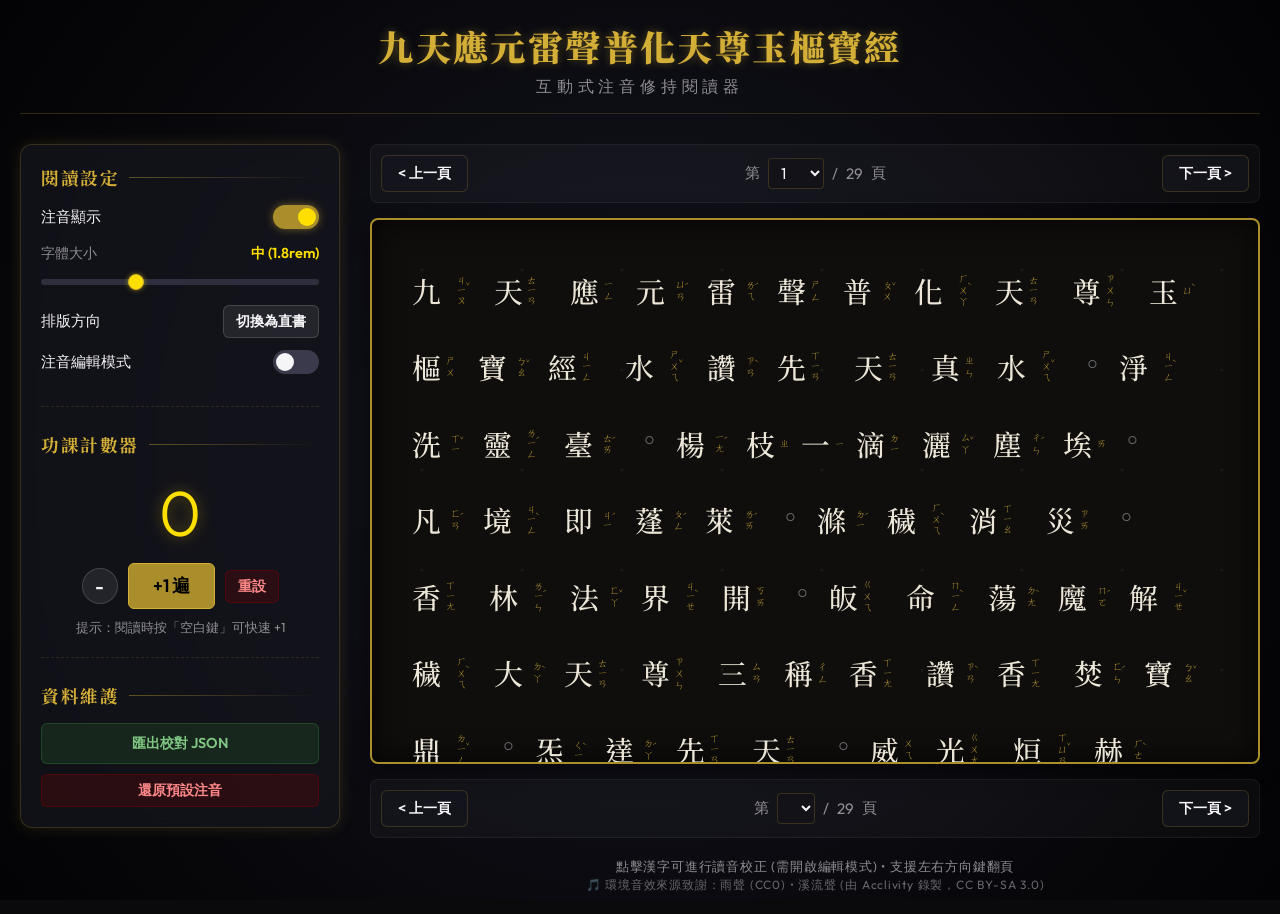
==== 玉樞寶經_手機離線版.html @ 0ac23fc0 "Add files via upload" ====
<!DOCTYPE html>
<html lang="zh-Hant">
<head>
  <meta charset="UTF-8">
  <meta name="viewport" content="width=device-width, initial-scale=1.0">
  <title>九天應元雷聲普化天尊玉樞寶經 - 互動注音閱讀器</title>
  <!-- Import Noto Serif TC for elegant traditional Chinese serif look -->
  <link rel="preconnect" href="https://fonts.googleapis.com">
  <link rel="preconnect" href="https://fonts.gstatic.com" crossorigin>
  <link href="https://fonts.googleapis.com/css2?family=Noto+Serif+TC:wght@400;600;900&family=Outfit:wght@300;400;600&display=swap" rel="stylesheet">
  <style>
/* Design System Variables */
:root {
  --bg-primary: #0a0a0d;
  --bg-secondary: #121218;
  --bg-card: rgba(22, 22, 30, 0.7);
  --color-gold: #d4af37;
  --color-gold-bright: #ffdf00;
  --color-gold-dim: #aa8e2c;
  --color-text-bright: #f5f5f7;
  --color-text-muted: #8e8e93;
  --color-accent-red: #8b0000;
  --color-accent-green: #2e7d32;
  --color-accent-blue: #1976d2;
  
  --border-gold: rgba(212, 175, 55, 0.2);
  --border-gold-hover: rgba(255, 223, 0, 0.4);
  --shadow-gold: 0 0 15px rgba(212, 175, 55, 0.15);
  --shadow-gold-bright: 0 0 25px rgba(255, 223, 0, 0.3);
  
  --font-serif: 'Noto Serif TC', 'Georgia', serif;
  --font-sans: 'Outfit', 'Inter', 'SF Pro TC', sans-serif;
}

/* Base Styles */
* {
  box-sizing: border-box;
  margin: 0;
  padding: 0;
}

body {
  background-color: var(--bg-primary);
  color: var(--color-text-bright);
  font-family: var(--font-sans);
  min-height: 100vh;
  overflow-x: hidden;
  position: relative;
}

/* Ambient Thunderstorm Background */
.ambient-bg {
  position: fixed;
  top: 0;
  left: 0;
  width: 100vw;
  height: 100vh;
  z-index: -2;
  background: radial-gradient(circle at 50% 50%, #151522 0%, #08080c 70%, #030305 100%);
  background-size: cover;
  transition: background 1s ease;
}

.lightning-flash {
  position: fixed;
  top: 0;
  left: 0;
  width: 100vw;
  height: 100vh;
  z-index: -1;
  background: rgba(255, 255, 240, 0.85);
  opacity: 0;
  pointer-events: none;
}

/* Lightning animation keyframe triggerable by JavaScript */
@keyframes flash-animation {
  0% { opacity: 0; }
  10% { opacity: 0.8; }
  15% { opacity: 0.2; }
  20% { opacity: 0.9; }
  45% { opacity: 0; }
  100% { opacity: 0; }
}

.lightning-flash.flash-active {
  animation: flash-animation 0.7s ease-out;
}

/* App Container Layout */
.app-container {
  display: flex;
  flex-direction: column;
  min-height: 100vh;
  max-width: 1400px;
  margin: 0 auto;
  padding: 20px;
}

/* Header Styles */
.app-header {
  text-align: center;
  margin-bottom: 30px;
  padding-bottom: 15px;
  border-bottom: 1px solid var(--border-gold);
}

.scripture-title {
  font-family: var(--font-serif);
  font-weight: 900;
  font-size: 2.2rem;
  color: var(--color-gold);
  text-shadow: 0 0 10px rgba(212, 175, 55, 0.4);
  letter-spacing: 0.15rem;
  margin-bottom: 5px;
}

.subtitle {
  font-size: 1rem;
  color: var(--color-text-muted);
  text-transform: uppercase;
  letter-spacing: 0.3rem;
}

/* Main Layout Grid */
.main-layout {
  display: grid;
  grid-template-columns: 320px 1fr;
  gap: 30px;
  align-items: start;
}

@media (max-width: 900px) {
  .main-layout {
    grid-template-columns: 1fr;
  }
}

/* Control Panel (Sidebar) */
.control-panel {
  background-color: var(--bg-card);
  border: 1px solid var(--border-gold);
  border-radius: 12px;
  padding: 20px;
  box-shadow: var(--shadow-gold);
  backdrop-filter: blur(10px);
}

.panel-section {
  margin-bottom: 25px;
  padding-bottom: 20px;
  border-bottom: 1px dashed rgba(212, 175, 55, 0.15);
}

.panel-section:last-child {
  margin-bottom: 0;
  padding-bottom: 0;
  border-bottom: none;
}

.panel-section h3 {
  font-family: var(--font-serif);
  color: var(--color-gold);
  font-size: 1.1rem;
  margin-bottom: 15px;
  letter-spacing: 0.1rem;
  display: flex;
  align-items: center;
}

.panel-section h3::after {
  content: '';
  flex-grow: 1;
  height: 1px;
  background: linear-gradient(to right, rgba(212, 175, 55, 0.4), transparent);
  margin-left: 10px;
}

.control-group {
  margin-bottom: 12px;
}

/* Switch & Controls */
.switch-label {
  display: flex;
  justify-content: space-between;
  align-items: center;
  cursor: pointer;
  font-size: 0.95rem;
  color: var(--color-text-bright);
  user-select: none;
}

/* Toggle switches style */
input[type="checkbox"] {
  display: none;
}

.slider {
  position: relative;
  display: inline-block;
  width: 46px;
  height: 24px;
  background-color: #3a3a4c;
  border-radius: 34px;
  transition: 0.3s;
}

.slider::before {
  position: absolute;
  content: "";
  height: 18px;
  width: 18px;
  left: 3px;
  bottom: 3px;
  background-color: var(--color-text-bright);
  border-radius: 50%;
  transition: 0.3s;
}

input:checked + .slider {
  background-color: var(--color-gold-dim);
  box-shadow: 0 0 8px rgba(212, 175, 55, 0.5);
}

input:checked + .slider::before {
  transform: translateX(22px);
  background-color: var(--color-gold-bright);
}

/* Chanting Counter Panel */
.counter-section {
  text-align: center;
}

.counter-display {
  font-family: var(--font-sans);
  font-size: 4rem;
  font-weight: 300;
  color: var(--color-gold-bright);
  text-shadow: 0 0 15px rgba(255, 223, 0, 0.4);
  margin: 10px 0;
  letter-spacing: -0.05rem;
}

.counter-actions {
  display: flex;
  gap: 10px;
  justify-content: center;
  align-items: center;
  margin-bottom: 10px;
}

.shortcut-tip {
  font-size: 0.8rem;
  color: var(--color-text-muted);
  margin-top: 8px;
}

.audio-hint {
  font-size: 0.8rem;
  color: var(--color-text-muted);
  margin-top: 5px;
  text-align: right;
  font-style: italic;
}

/* Buttons style */
.btn {
  font-family: var(--font-sans);
  font-weight: 600;
  border-radius: 6px;
  border: 1px solid transparent;
  cursor: pointer;
  transition: all 0.2s ease;
  outline: none;
  font-size: 0.9rem;
}

.btn-full {
  width: 100%;
  padding: 10px 15px;
}

.btn-primary {
  background-color: var(--color-gold-dim);
  color: #000;
  border-color: var(--color-gold);
}

.btn-primary:hover {
  background-color: var(--color-gold-bright);
  box-shadow: var(--shadow-gold-bright);
}

.btn-secondary {
  background-color: rgba(255, 255, 255, 0.08);
  color: var(--color-text-bright);
  border-color: rgba(255, 255, 255, 0.15);
  padding: 6px 12px;
}

.btn-secondary:hover {
  background-color: rgba(255, 255, 255, 0.15);
}

.btn-danger {
  background-color: rgba(139, 0, 0, 0.2);
  color: #ff8888;
  border-color: rgba(139, 0, 0, 0.4);
  padding: 6px 12px;
}

.btn-danger:hover {
  background-color: rgba(139, 0, 0, 0.4);
}

.btn-success {
  background-color: rgba(46, 125, 50, 0.2);
  color: #81c784;
  border-color: rgba(46, 125, 50, 0.4);
}

.btn-success:hover {
  background-color: rgba(46, 125, 50, 0.4);
}

.btn-circle {
  width: 36px;
  height: 36px;
  border-radius: 50%;
  display: flex;
  align-items: center;
  justify-content: center;
  font-size: 1.2rem;
  background-color: rgba(255, 255, 255, 0.08);
  color: var(--color-text-bright);
  border-color: rgba(255, 255, 255, 0.15);
}

.btn-circle:hover {
  background-color: rgba(255, 255, 255, 0.15);
}

.btn-counter-add {
  padding: 10px 24px;
  font-size: 1.1rem;
}

/* Reader Area */
.reader-area {
  display: flex;
  flex-direction: column;
  height: calc(100vh - 150px);
  min-height: 550px;
}

@media (max-width: 900px) {
  .reader-area {
    height: auto;
  }
}

.reader-nav {
  display: flex;
  justify-content: space-between;
  align-items: center;
  margin-bottom: 15px;
  background-color: rgba(255, 255, 255, 0.03);
  padding: 10px;
  border-radius: 8px;
  border: 1px solid rgba(255, 255, 255, 0.05);
}

.btn-nav {
  background-color: var(--bg-card);
  color: var(--color-text-bright);
  border-color: var(--border-gold);
  padding: 8px 16px;
}

.btn-nav:hover {
  border-color: var(--color-gold-bright);
  color: var(--color-gold-bright);
}

.page-selector-container {
  display: flex;
  align-items: center;
  gap: 8px;
  font-size: 0.95rem;
  color: var(--color-text-muted);
}

#pageSelect, #pageSelectBottom {
  background-color: #121218;
  color: var(--color-text-bright);
  border: 1px solid var(--border-gold);
  border-radius: 4px;
  padding: 4px 8px;
  outline: none;
  font-family: var(--font-sans);
  font-size: 0.95rem;
  cursor: pointer;
}

#pageSelect:focus, #pageSelectBottom:focus {
  border-color: var(--color-gold-bright);
}

/* Scripture Paper - The Reading Material */
.scripture-paper {
  flex-grow: 1;
  background: #0f0e0c url('data:image/svg+xml;utf8,<svg xmlns="http://www.w3.org/2000/svg" width="100" height="100" viewBox="0 0 100 100"><rect fill="%230f0e0c" width="100" height="100"/><circle cx="50" cy="50" r="1.5" fill="%231a1916"/></svg>') repeat;
  border: 2px solid var(--color-gold-dim);
  border-radius: 8px;
  padding: 30px 40px;
  overflow: auto;
  box-shadow: inset 0 0 30px rgba(0, 0, 0, 0.8), 0 5px 25px rgba(0, 0, 0, 0.5);
  position: relative;
  transition: all 0.3s ease;
  user-select: none;
}

/* Vertical and Horizontal Mode layouts */
.scripture-paper.vertical-mode {
  writing-mode: vertical-rl;
  text-orientation: upright;
  display: flex;
  flex-direction: row-reverse;
  justify-content: flex-start;
  align-content: flex-start;
  gap: 24px;
  line-height: 2.2;
}

.scripture-paper.horizontal-mode {
  writing-mode: horizontal-tb;
  display: block;
  line-height: 2.5;
}

/* Loading placeholder */
.loading {
  font-family: var(--font-serif);
  color: var(--color-text-muted);
  font-size: 1.2rem;
  text-align: center;
  position: absolute;
  top: 50%;
  left: 50%;
  transform: translate(-50%, -50%);
  writing-mode: horizontal-tb;
}

/* Vertical Columns */
.scripture-column {
  display: flex;
  flex-direction: column;
  align-items: center;
  min-height: 100%;
}

.horizontal-mode .scripture-column {
  display: inline;
}

/* Punctuation styles */
.scripture-char.punctuation {
  color: var(--color-text-muted);
  opacity: 0.7;
}

/* Ruby Text & Character Alignment styling */
.scripture-char {
  font-family: var(--font-serif);
  font-size: var(--scripture-font-size, 1.8rem);
  font-weight: 500;
  display: inline-block;
  cursor: default;
  transition: color 0.15s ease, transform 0.15s ease;
  color: #ece6d8;
  position: relative;
  text-align: center;
}

/* Layout modifications for horizontal reading */
.horizontal-mode .scripture-char {
  font-size: var(--scripture-font-size, 1.8rem);
  margin-right: 12px;
}

.scripture-char:hover {
  color: var(--color-gold-bright);
}

/* Styling for Edit Mode clickable state */
.edit-active .scripture-char:not(.punctuation) {
  cursor: pointer;
  border-bottom: 1px dashed var(--color-gold);
}

.edit-active .scripture-char:not(.punctuation):hover {
  background-color: rgba(212, 175, 55, 0.15);
  transform: scale(1.05);
  box-shadow: 0 0 5px rgba(212, 175, 55, 0.3);
  border-radius: 4px;
}

/* Ruby Tag (Zhuyin) layout rules */
ruby {
  ruby-position: over; /* Horizontal */
  ruby-align: center;
}

/* Firefox / Safari support */
.vertical-mode ruby {
  ruby-position: right; /* Vertical right side */
}

rt {
  font-family: var(--font-serif);
  font-size: 0.38em;
  font-weight: 400;
  color: var(--color-gold-dim);
  letter-spacing: -0.02rem;
  user-select: none;
  transition: opacity 0.2s ease;
}

.vertical-mode rt {
  writing-mode: horizontal-tb;
  text-orientation: mixed;
  display: inline-block;
  padding-left: 4px;
}

.horizontal-mode ruby {
  display: inline-flex;
  flex-direction: row;
  align-items: center;
  vertical-align: middle;
}

.horizontal-mode rt {
  writing-mode: horizontal-tb;
  text-orientation: mixed;
  display: inline-block;
  padding-left: 3px;
}

/* Hide zhuyin trigger class */
.hide-zhuyin rt {
  opacity: 0;
  visibility: hidden;
}

/* Footer layout */
.footer-tip {
  text-align: center;
  font-size: 0.8rem;
  color: var(--color-text-muted);
  margin-top: 15px;
  letter-spacing: 0.05rem;
}

/* Modal dialog popup overlay */
.modal-overlay {
  position: fixed;
  top: 0;
  left: 0;
  width: 100vw;
  height: 100vh;
  background-color: rgba(0, 0, 0, 0.8);
  backdrop-filter: blur(5px);
  z-index: 100;
  display: flex;
  align-items: center;
  justify-content: center;
  opacity: 0;
  pointer-events: none;
  transition: opacity 0.25s ease;
}

.modal-overlay.open {
  opacity: 1;
  pointer-events: auto;
}

.modal-content {
  background-color: var(--bg-secondary);
  border: 1px solid var(--color-gold);
  border-radius: 12px;
  width: 480px;
  max-width: 90%;
  box-shadow: var(--shadow-gold-bright);
  display: flex;
  flex-direction: column;
  overflow: hidden;
  animation: modal-enter 0.3s cubic-bezier(0.16, 1, 0.3, 1);
}

@keyframes modal-enter {
  0% { transform: scale(0.9) translateY(20px); opacity: 0; }
  100% { transform: scale(1) translateY(0); opacity: 1; }
}

.modal-header {
  padding: 15px 20px;
  border-bottom: 1px solid rgba(212, 175, 55, 0.2);
  display: flex;
  justify-content: space-between;
  align-items: center;
}

.modal-header h4 {
  font-family: var(--font-serif);
  color: var(--color-gold-bright);
  font-size: 1.1rem;
  letter-spacing: 0.05rem;
}

.btn-close {
  background: none;
  border: none;
  color: var(--color-text-muted);
  font-size: 1.5rem;
  cursor: pointer;
  transition: color 0.15s;
}

.btn-close:hover {
  color: var(--color-text-bright);
}

.modal-body {
  padding: 20px;
}

.char-preview {
  display: flex;
  align-items: center;
  justify-content: center;
  gap: 15px;
  margin-bottom: 20px;
  background-color: rgba(255, 255, 255, 0.02);
  padding: 15px;
  border-radius: 8px;
  border: 1px solid rgba(255, 255, 255, 0.05);
}

.preview-kanji {
  font-family: var(--font-serif);
  font-size: 3rem;
  color: var(--color-text-bright);
}

.preview-zhuyin {
  font-family: var(--font-serif);
  font-size: 1.8rem;
  color: var(--color-gold);
}

.form-group {
  margin-bottom: 15px;
}

.form-group label {
  display: block;
  font-size: 0.9rem;
  color: var(--color-text-muted);
  margin-bottom: 8px;
}

#inputZhuyin {
  width: 100%;
  padding: 10px 12px;
  background-color: #0a0a0d;
  border: 1px solid rgba(212, 175, 55, 0.3);
  border-radius: 6px;
  color: var(--color-text-bright);
  font-family: var(--font-serif);
  font-size: 1.2rem;
  outline: none;
  letter-spacing: 0.1rem;
  transition: border-color 0.2s;
}

#inputZhuyin:focus {
  border-color: var(--color-gold-bright);
  box-shadow: 0 0 5px rgba(255, 223, 0, 0.2);
}

/* Bopomofo helper keyboard grid */
.zhuyin-keyboard {
  display: flex;
  flex-direction: column;
  gap: 5px;
  margin-top: 15px;
}

.keyboard-row {
  display: flex;
  gap: 5px;
  justify-content: center;
}

.key {
  background-color: rgba(255, 255, 255, 0.05);
  border: 1px solid rgba(255, 255, 255, 0.1);
  color: var(--color-text-bright);
  border-radius: 4px;
  padding: 6px 0;
  flex-grow: 1;
  font-family: var(--font-serif);
  font-size: 0.95rem;
  cursor: pointer;
  transition: all 0.15s;
  user-select: none;
  min-width: 28px;
  text-align: center;
}

.key:hover {
  background-color: rgba(212, 175, 55, 0.2);
  border-color: var(--color-gold);
  color: var(--color-gold-bright);
}

.key.font-accent {
  background-color: rgba(25, 118, 210, 0.15);
  border-color: rgba(25, 118, 210, 0.3);
}

.key.font-tone {
  background-color: rgba(139, 0, 0, 0.15);
  border-color: rgba(139, 0, 0, 0.3);
  color: #ff8888;
}

.key.btn-clear {
  background-color: rgba(255, 255, 255, 0.1);
  font-size: 0.8rem;
  flex-grow: 2;
}

.modal-footer {
  padding: 15px 20px;
  border-top: 1px solid rgba(212, 175, 55, 0.2);
  display: flex;
  gap: 10px;
  justify-content: flex-end;
}

.modal-footer .btn {
  padding: 8px 16px;
}

/* --- Traditional Zhuyin Tone Layout System --- */
.zhuyin-wrapper {
  display: inline-flex;
}

/* 二三四聲：注音字母在左（垂直排），聲調符號在右 */
.zhuyin-wrapper.tone-normal-layout {
  flex-direction: row;
  align-items: center;
  justify-content: center;
}

/* 輕聲：聲調符號在最上方，注音字母在下方 */
.zhuyin-wrapper.tone-light-layout {
  flex-direction: column;
  align-items: center;
  justify-content: flex-start;
}

.zhuyin-letters {
  writing-mode: vertical-rl;
  text-orientation: upright;
  line-height: 1.0;
  letter-spacing: 0.05em;
}

.zhuyin-tone {
  font-family: var(--font-serif);
  font-size: 0.85em; /* 聲調稍微縮小配合比例 */
  line-height: 1.0;
  user-select: none;
}

/* 二三四聲微調：讓聲調向左貼近，且縱向微幅偏上（符合台灣教科書習慣） */
.zhuyin-wrapper.tone-normal-layout .zhuyin-tone {
  margin-left: -1px;
  margin-top: -0.45em;
}

/* 輕聲微調：讓小圓點貼近首字頭頂 */
.zhuyin-wrapper.tone-light-layout .zhuyin-tone {
  margin-bottom: -1px;
  line-height: 0.5;
  font-size: 0.8em;
}

/* Range input font-size slider UI */
.font-size-control {
  margin-top: 15px;
  display: flex;
  flex-direction: column;
  gap: 8px;
}

.slider-header {
  display: flex;
  justify-content: space-between;
  font-size: 0.9rem;
  color: var(--color-text-muted);
}

#fontSizeDisplay {
  color: var(--color-gold-bright);
  font-weight: 600;
}

input[type="range"] {
  -webkit-appearance: none;
  appearance: none;
  width: 100%;
  height: 6px;
  background: #2e2e3e;
  border-radius: 3px;
  outline: none;
  margin: 8px 0;
  cursor: pointer;
}

input[type="range"]::-webkit-slider-thumb {
  -webkit-appearance: none;
  appearance: none;
  width: 16px;
  height: 16px;
  border-radius: 50%;
  background: var(--color-gold-bright);
  border: 1px solid var(--color-gold);
  box-shadow: 0 0 5px rgba(255, 223, 0, 0.5);
  transition: transform 0.1s;
}

input[type="range"]::-webkit-slider-thumb:hover {
  transform: scale(1.25);
}

</style>
</head>
<body>
  <!-- Ambient thunder/rain background effect -->
  <div class="ambient-bg" id="ambientBg"></div>
  <div class="lightning-flash" id="lightningFlash"></div>

  <div class="app-container">
    <header class="app-header">
      <h1 class="scripture-title">九天應元雷聲普化天尊玉樞寶經</h1>
      <p class="subtitle">互動式注音修持閱讀器</p>
    </header>

    <div class="main-layout">
      <!-- Sidebar Control Panel -->
      <aside class="control-panel">
        <div class="panel-section">
          <h3>閱讀設定</h3>
          <div class="control-group">
            <label class="switch-label">
              <span>注音顯示</span>
              <input type="checkbox" id="toggleZhuyin" checked>
              <span class="slider"></span>
            </label>
          </div>
          <div class="control-group font-size-control">
            <div class="slider-header">
              <span>字體大小</span>
              <span id="fontSizeDisplay">中 (1.8rem)</span>
            </div>
            <input type="range" id="fontSizeRange" min="1.2" max="3.0" step="0.1" value="1.8">
          </div>
          <div class="control-group">
            <label class="switch-label">
              <span>排版方向</span>
              <button id="toggleLayout" class="btn btn-secondary">切換為橫書</button>
            </label>
          </div>
          <div class="control-group">
            <label class="switch-label">
              <span>注音編輯模式</span>
              <input type="checkbox" id="toggleEditMode">
              <span class="slider"></span>
            </label>
          </div>
        </div>

        <div class="panel-section counter-section">
          <h3>功課計數器</h3>
          <div class="counter-display" id="counterVal">0</div>
          <div class="counter-actions">
            <button id="btnDec" class="btn btn-circle" title="減少一次">-</button>
            <button id="btnInc" class="btn btn-primary btn-counter-add" title="增加一次 (快捷鍵: 空白鍵)">+1 遍</button>
            <button id="btnReset" class="btn btn-danger" title="重設計數">重設</button>
          </div>
          <div class="shortcut-tip">提示：閱讀時按「空白鍵」可快速 +1</div>
        </div>

        <div class="panel-section">
          <h3>資料維護</h3>
          <button id="btnExport" class="btn btn-success btn-full">匯出校對 JSON</button>
          <button id="btnResetData" class="btn btn-danger btn-full" style="margin-top: 10px;">還原預設注音</button>
        </div>
      </aside>

      <!-- Scripture Reader Area -->
      <main class="reader-area">
        <!-- Navigation Controls -->
        <div class="reader-nav">
          <button id="btnPrevPage" class="btn btn-nav">&lt; 上一頁</button>
          <div class="page-selector-container">
            第
            <select id="pageSelect">
              <!-- Dynamically populated -->
            </select>
            / <span id="totalPages">29</span> 頁
          </div>
          <button id="btnNextPage" class="btn btn-nav">下一頁 &gt;</button>
        </div>

        <!-- Scripture Content Container -->
        <div class="scripture-paper vertical-mode" id="scriptureContent">
          <!-- Dynamically populated with columns and ruby elements -->
          <div class="loading">正在載入經文資料...</div>
        </div>

        <!-- Bottom Navigation Controls -->
        <div class="reader-nav reader-nav-bottom" style="margin-top: 15px; margin-bottom: 5px;">
          <button id="btnPrevPageBottom" class="btn btn-nav">&lt; 上一頁</button>
          <div class="page-selector-container">
            第
            <select id="pageSelectBottom">
              <!-- Dynamically populated -->
            </select>
            / <span id="totalPagesBottom">29</span> 頁
          </div>
          <button id="btnNextPageBottom" class="btn btn-nav">下一頁 &gt;</button>
        </div>

        <div class="footer-tip">
          點擊漢字可進行讀音校正 (需開啟編輯模式) • 支援左右方向鍵翻頁<br>
          <span style="font-size: 0.75rem; color: var(--color-text-muted); opacity: 0.7;">
            🎵 環境音效來源致謝：雨聲 (CC0) • 溪流聲 (由 Acclivity 錄製，CC BY-SA 3.0)
          </span>
        </div>
      </main>
    </div>
  </div>

  <!-- Zhuyin Editing Dialog (Modal Popover) -->
  <div class="modal-overlay" id="editModal">
    <div class="modal-content">
      <div class="modal-header">
        <h4>校對漢字讀音</h4>
        <button class="btn-close" id="btnCancelEdit">&times;</button>
      </div>
      <div class="modal-body">
        <div class="char-preview">
          <span id="editChar" class="preview-kanji">炁</span>
          <span id="editCurrentZhuyin" class="preview-zhuyin">ㄑㄧˋ</span>
        </div>
        <div class="form-group">
          <label for="inputZhuyin">請輸入正確的注音符號 (例如 ㄑㄧˋ)：</label>
          <input type="text" id="inputZhuyin" autocomplete="off" placeholder="直接輸入注音">
        </div>
        <!-- Bopomofo helper keyboard for easy input -->
        <div class="zhuyin-keyboard">
          <div class="keyboard-row">
            <button class="key">ㄅ</button><button class="key">ㄆ</button><button class="key">ㄇ</button><button class="key">ㄈ</button>
            <button class="key">ㄉ</button><button class="key">ㄊ</button><button class="key">ㄋ</button><button class="key">ㄌ</button>
            <button class="key">ㄍ</button><button class="key">ㄎ</button><button class="key">ㄏ</button>
          </div>
          <div class="keyboard-row">
            <button class="key">ㄐ</button><button class="key">ㄑ</button><button class="key">ㄒ</button>
            <button class="key">ㄓ</button><button class="key">ㄔ</button><button class="key">ㄕ</button><button class="key">ㄖ</button>
            <button class="key">ㄗ</button><button class="key">ㄘ</button><button class="key">ㄙ</button>
          </div>
          <div class="keyboard-row">
            <button class="key font-accent">ㄧ</button><button class="key font-accent">ㄨ</button><button class="key font-accent">ㄩ</button>
            <button class="key">ㄚ</button><button class="key">ㄛ</button><button class="key">ㄜ</button><button class="key">ㄝ</button>
            <button class="key">ㄞ</button><button class="key">ㄟ</button><button class="key">ㄠ</button><button class="key">ㄡ</button>
          </div>
          <div class="keyboard-row">
            <button class="key">ㄢ</button><button class="key">ㄣ</button><button class="key">ㄤ</button><button class="key">ㄥ</button><button class="key">ㄦ</button>
            <button class="key font-tone">ˊ</button><button class="key font-tone">ˇ</button><button class="key font-tone">ˋ</button><button class="key font-tone">˙</button>
            <button class="key btn-clear">清除</button>
          </div>
        </div>
      </div>
      <div class="modal-footer">
        <button id="btnSaveEdit" class="btn btn-primary">儲存修改</button>
        <button id="btnDeleteZhuyin" class="btn btn-danger">清除注音</button>
      </div>
    </div>
  </div>

  <script>
const EMBEDDED_DATA = [{"page": 1, "columns": [[{"char": "九", "zhuyin": "ㄐㄧㄡˇ"}, {"char": "天", "zhuyin": "ㄊㄧㄢ"}, {"char": "應", "zhuyin": "ㄧㄥ"}, {"char": "元", "zhuyin": "ㄩㄢˊ"}, {"char": "雷", "zhuyin": "ㄌㄟˊ"}, {"char": "聲", "zhuyin": "ㄕㄥ"}, {"char": "普", "zhuyin": "ㄆㄨˇ"}, {"char": "化", "zhuyin": "ㄏㄨㄚˋ"}, {"char": "天", "zhuyin": "ㄊㄧㄢ"}, {"char": "尊", "zhuyin": "ㄗㄨㄣ"}, {"char": "玉", "zhuyin": "ㄩˋ"}, {"char": "樞", "zhuyin": "ㄕㄨ"}, {"char": "寶", "zhuyin": "ㄅㄠˇ"}, {"char": "經", "zhuyin": "ㄐㄧㄥ"}], [{"char": "水", "zhuyin": "ㄕㄨㄟˇ"}, {"char": "讚", "zhuyin": "ㄗㄢˋ"}], [{"char": "先", "zhuyin": "ㄒㄧㄢ"}, {"char": "天", "zhuyin": "ㄊㄧㄢ"}, {"char": "真", "zhuyin": "ㄓㄣ"}, {"char": "水", "zhuyin": "ㄕㄨㄟˇ"}, {"char": "。", "zhuyin": ""}, {"char": "淨", "zhuyin": "ㄐㄧㄥˋ"}, {"char": "洗", "zhuyin": "ㄒㄧˇ"}, {"char": "靈", "zhuyin": "ㄌㄧㄥˊ"}, {"char": "臺", "zhuyin": "ㄊㄞˊ"}, {"char": "。", "zhuyin": ""}, {"char": "楊", "zhuyin": "ㄧㄤˊ"}, {"char": "枝", "zhuyin": "ㄓ"}, {"char": "一", "zhuyin": "ㄧ"}, {"char": "滴", "zhuyin": "ㄉㄧ"}, {"char": "灑", "zhuyin": "ㄙㄚˇ"}, {"char": "塵", "zhuyin": "ㄔㄣˊ"}, {"char": "埃", "zhuyin": "ㄞ"}, {"char": "。", "zhuyin": ""}], [{"char": "凡", "zhuyin": "ㄈㄢˊ"}, {"char": "境", "zhuyin": "ㄐㄧㄥˋ"}, {"char": "即", "zhuyin": "ㄐㄧˊ"}, {"char": "蓬", "zhuyin": "ㄆㄥˊ"}, {"char": "萊", "zhuyin": "ㄌㄞˊ"}, {"char": "。", "zhuyin": ""}, {"char": "滌", "zhuyin": "ㄉㄧˊ"}, {"char": "穢", "zhuyin": "ㄏㄨㄟˋ"}, {"char": "消", "zhuyin": "ㄒㄧㄠ"}, {"char": "災", "zhuyin": "ㄗㄞ"}, {"char": "。", "zhuyin": ""}, {"char": "香", "zhuyin": "ㄒㄧㄤ"}, {"char": "林", "zhuyin": "ㄌㄧㄣˊ"}, {"char": "法", "zhuyin": "ㄈㄚˇ"}, {"char": "界", "zhuyin": "ㄐㄧㄝˋ"}, {"char": "開", "zhuyin": "ㄎㄞ"}, {"char": "。", "zhuyin": ""}], [{"char": "皈", "zhuyin": "ㄍㄨㄟ"}, {"char": "命", "zhuyin": "ㄇㄧㄥˋ"}, {"char": "蕩", "zhuyin": "ㄉㄤˋ"}, {"char": "魔", "zhuyin": "ㄇㄛˊ"}, {"char": "解", "zhuyin": "ㄐㄧㄝˇ"}, {"char": "穢", "zhuyin": "ㄏㄨㄟˋ"}, {"char": "大", "zhuyin": "ㄉㄚˋ"}, {"char": "天", "zhuyin": "ㄊㄧㄢ"}, {"char": "尊", "zhuyin": "ㄗㄨㄣ"}, {"char": "三", "zhuyin": "ㄙㄢ"}, {"char": "稱", "zhuyin": "ㄔㄥ"}], [{"char": "香", "zhuyin": "ㄒㄧㄤ"}, {"char": "讚", "zhuyin": "ㄗㄢˋ"}], [{"char": "香", "zhuyin": "ㄒㄧㄤ"}, {"char": "焚", "zhuyin": "ㄈㄣˊ"}, {"char": "寶", "zhuyin": "ㄅㄠˇ"}, {"char": "鼎", "zhuyin": "ㄉㄧㄥˇ"}, {"char": "。", "zhuyin": ""}, {"char": "炁", "zhuyin": "ㄑㄧˋ"}, {"char": "達", "zhuyin": "ㄉㄚˊ"}, {"char": "先", "zhuyin": "ㄒㄧㄢ"}, {"char": "天", "zhuyin": "ㄊㄧㄢ"}, {"char": "。", "zhuyin": ""}, {"char": "威", "zhuyin": "ㄨㄟ"}, {"char": "光", "zhuyin": "ㄍㄨㄤ"}, {"char": "烜", "zhuyin": "ㄒㄩㄢˇ"}, {"char": "赫", "zhuyin": "ㄏㄜˋ"}, {"char": "接", "zhuyin": "ㄐㄧㄝ"}, {"char": "祥", "zhuyin": "ㄒㄧㄤˊ"}, {"char": "烟", "zhuyin": "ㄧㄢ"}, {"char": "。", "zhuyin": ""}], [{"char": "降", "zhuyin": "ㄐㄧㄤˋ"}, {"char": "鑒", "zhuyin": "ㄐㄧㄢˋ"}, {"char": "此", "zhuyin": "ㄘˇ"}, {"char": "心", "zhuyin": "ㄒㄧㄣ"}, {"char": "虔", "zhuyin": "ㄑㄧㄢˊ"}, {"char": "。", "zhuyin": ""}, {"char": "展", "zhuyin": "ㄓㄢˇ"}, {"char": "讀", "zhuyin": "ㄉㄨˊ"}, {"char": "靈", "zhuyin": "ㄌㄧㄥˊ"}, {"char": "篇", "zhuyin": "ㄆㄧㄢ"}, {"char": "。", "zhuyin": ""}, {"char": "擁", "zhuyin": "ㄩㄥ"}, {"char": "護", "zhuyin": "ㄏㄨˋ"}, {"char": "仗", "zhuyin": "ㄓㄤˋ"}, {"char": "雷", "zhuyin": "ㄌㄟˊ"}, {"char": "鞭", "zhuyin": "ㄅㄧㄢ"}, {"char": "。", "zhuyin": ""}], [{"char": "皈", "zhuyin": "ㄍㄨㄟ"}, {"char": "命", "zhuyin": "ㄇㄧㄥˋ"}, {"char": "香", "zhuyin": "ㄒㄧㄤ"}, {"char": "林", "zhuyin": "ㄌㄧㄣˊ"}, {"char": "說", "zhuyin": "ㄕㄨㄛ"}, {"char": "法", "zhuyin": "ㄈㄚˇ"}, {"char": "大", "zhuyin": "ㄉㄚˋ"}, {"char": "天", "zhuyin": "ㄊㄧㄢ"}, {"char": "尊", "zhuyin": "ㄗㄨㄣ"}, {"char": "三", "zhuyin": "ㄙㄢ"}, {"char": "稱", "zhuyin": "ㄔㄥ"}], [{"char": "淨", "zhuyin": "ㄐㄧㄥˋ"}, {"char": "壇", "zhuyin": "ㄊㄢˊ"}, {"char": "讚", "zhuyin": "ㄗㄢˋ"}], [{"char": "清", "zhuyin": "ㄑㄧㄥ"}, {"char": "淨", "zhuyin": "ㄐㄧㄥˋ"}, {"char": "之", "zhuyin": "ㄓ"}, {"char": "水", "zhuyin": "ㄕㄨㄟˇ"}, {"char": "。", "zhuyin": ""}, {"char": "日", "zhuyin": "ㄖˋ"}, {"char": "月", "zhuyin": "ㄩㄝˋ"}, {"char": "花", "zhuyin": "ㄏㄨㄚ"}, {"char": "開", "zhuyin": "ㄎㄞ"}, {"char": "。", "zhuyin": ""}, {"char": "楊", "zhuyin": "ㄧㄤˊ"}, {"char": "柳", "zhuyin": "ㄌㄧㄡˇ"}, {"char": "枝", "zhuyin": "ㄓ"}, {"char": "頭", "zhuyin": "ㄊㄡˊ"}, {"char": "灑", "zhuyin": "ㄙㄚˇ"}, {"char": "塵", "zhuyin": "ㄔㄣˊ"}, {"char": "埃", "zhuyin": "ㄞ"}, {"char": "。", "zhuyin": ""}], [{"char": "一", "zhuyin": "ㄧ"}, {"char": "滴", "zhuyin": "ㄉㄧ"}, {"char": "淨", "zhuyin": "ㄐㄧㄥˋ"}, {"char": "玄", "zhuyin": "ㄒㄩㄢˊ"}, {"char": "壇", "zhuyin": "ㄊㄢˊ"}, {"char": "。", "zhuyin": ""}, {"char": "除", "zhuyin": "ㄔㄨˊ"}, {"char": "穢", "zhuyin": "ㄏㄨㄟˋ"}, {"char": "除", "zhuyin": "ㄔㄨˊ"}, {"char": "殃", "zhuyin": "ㄧㄤ"}, {"char": "。", "zhuyin": ""}, {"char": "消", "zhuyin": "ㄒㄧㄠ"}, {"char": "災", "zhuyin": "ㄗㄞ"}, {"char": "降", "zhuyin": "ㄐㄧㄤˋ"}, {"char": "吉", "zhuyin": "ㄐㄧˊ"}, {"char": "祥", "zhuyin": "ㄒㄧㄤˊ"}, {"char": "。", "zhuyin": ""}], [{"char": "清", "zhuyin": "ㄑㄧㄥ"}, {"char": "泉", "zhuyin": "ㄑㄩㄢˊ"}, {"char": "龍", "zhuyin": "ㄌㄨㄥˊ"}, {"char": "變", "zhuyin": "ㄅㄧㄢˋ"}, {"char": "化", "zhuyin": "ㄏㄨㄚˋ"}, {"char": "淨", "zhuyin": "ㄐㄧㄥˋ"}, {"char": "塵", "zhuyin": "ㄔㄣˊ"}, {"char": "大", "zhuyin": "ㄉㄚˋ"}, {"char": "天", "zhuyin": "ㄊㄧㄢ"}, {"char": "尊", "zhuyin": "ㄗㄨㄣ"}, {"char": "三", "zhuyin": "ㄙㄢ"}, {"char": "稱", "zhuyin": "ㄔㄥ"}], [{"char": "淨", "zhuyin": "ㄐㄧㄥˋ"}, {"char": "口", "zhuyin": "ㄎㄡˇ"}, {"char": "神", "zhuyin": "ㄕㄣˊ"}, {"char": "咒", "zhuyin": "ㄓㄡˋ"}], [{"char": "丹", "zhuyin": "ㄉㄢ"}, {"char": "朱", "zhuyin": "ㄓㄨ"}, {"char": "口", "zhuyin": "ㄎㄡˇ"}, {"char": "神", "zhuyin": "ㄕㄣˊ"}, {"char": "。", "zhuyin": ""}, {"char": "吐", "zhuyin": "ㄊㄨˇ"}, {"char": "穢", "zhuyin": "ㄏㄨㄟˋ"}, {"char": "除", "zhuyin": "ㄔㄨˊ"}, {"char": "氛", "zhuyin": "ㄈㄣ"}, {"char": "。", "zhuyin": ""}, {"char": "舌", "zhuyin": "ㄕㄜˊ"}, {"char": "神", "zhuyin": "ㄕㄣˊ"}, {"char": "正", "zhuyin": "ㄓㄥˋ"}, {"char": "倫", "zhuyin": "ㄌㄨㄣˊ"}, {"char": "。", "zhuyin": ""}, {"char": "通", "zhuyin": "ㄊㄨㄥ"}, {"char": "命", "zhuyin": "ㄇㄧㄥˋ"}, {"char": "養", "zhuyin": "ㄧㄤˇ"}, {"char": "神", "zhuyin": "ㄕㄣˊ"}, {"char": "。", "zhuyin": ""}], [{"char": "羅", "zhuyin": "ㄌㄨㄛˊ"}, {"char": "千", "zhuyin": "ㄑㄧㄢ"}, {"char": "齒", "zhuyin": "ㄔˇ"}, {"char": "神", "zhuyin": "ㄕㄣˊ"}, {"char": "。", "zhuyin": ""}, {"char": "却", "zhuyin": "ㄑㄩㄝˋ"}, {"char": "邪", "zhuyin": "ㄒㄧㄝˊ"}, {"char": "衛", "zhuyin": "ㄨㄟˋ"}, {"char": "真", "zhuyin": "ㄓㄣ"}, {"char": "。", "zhuyin": ""}, {"char": "喉", "zhuyin": "ㄏㄡˊ"}, {"char": "神", "zhuyin": "ㄕㄣˊ"}, {"char": "虎", "zhuyin": "ㄏㄨˇ"}, {"char": "賁", "zhuyin": "ㄅㄧˋ"}, {"char": "。", "zhuyin": ""}, {"char": "炁", "zhuyin": "ㄑㄧˋ"}, {"char": "神", "zhuyin": "ㄕㄣˊ"}, {"char": "引", "zhuyin": "ㄧㄣˇ"}, {"char": "津", "zhuyin": "ㄐㄧㄣ"}, {"char": "。", "zhuyin": ""}], [{"char": "心", "zhuyin": "ㄒㄧㄣ"}, {"char": "神", "zhuyin": "ㄕㄣˊ"}, {"char": "丹", "zhuyin": "ㄉㄢ"}, {"char": "元", "zhuyin": "ㄩㄢˊ"}, {"char": "。", "zhuyin": ""}, {"char": "令", "zhuyin": "ㄌㄧㄥˋ"}, {"char": "我", "zhuyin": "ㄨㄛˇ"}, {"char": "通", "zhuyin": "ㄊㄨㄥ"}, {"char": "真", "zhuyin": "ㄓㄣ"}, {"char": "。", "zhuyin": ""}, {"char": "思", "zhuyin": "ㄙ"}, {"char": "神", "zhuyin": "ㄕㄣˊ"}, {"char": "鍊", "zhuyin": "ㄌㄧㄢˋ"}, {"char": "液", "zhuyin": "ㄧㄝˋ"}, {"char": "。", "zhuyin": ""}, {"char": "道", "zhuyin": "ㄉㄠˋ"}, {"char": "炁", "zhuyin": "ㄑㄧˋ"}, {"char": "長", "zhuyin": "ㄓㄤˇ"}, {"char": "存", "zhuyin": "ㄘㄨㄣˊ"}, {"char": "。", "zhuyin": ""}], [{"char": "急", "zhuyin": "ㄐㄧˊ"}, {"char": "急", "zhuyin": "ㄐㄧˊ"}, {"char": "如", "zhuyin": "ㄖㄨˊ"}, {"char": "律", "zhuyin": "ㄌㄩˋ"}, {"char": "令", "zhuyin": "ㄌㄧㄥˋ"}], [{"char": "淨", "zhuyin": "ㄐㄧㄥˋ"}, {"char": "心", "zhuyin": "ㄒㄧㄣ"}, {"char": "神", "zhuyin": "ㄕㄣˊ"}, {"char": "咒", "zhuyin": "ㄓㄡˋ"}], [{"char": "太", "zhuyin": "ㄊㄞˋ"}, {"char": "上", "zhuyin": "ㄕㄤˋ"}, {"char": "台", "zhuyin": "ㄊㄞˊ"}, {"char": "星", "zhuyin": "ㄒㄧㄥ"}, {"char": "。", "zhuyin": ""}, {"char": "應", "zhuyin": "ㄧㄥ"}, {"char": "變", "zhuyin": "ㄅㄧㄢˋ"}, {"char": "無", "zhuyin": "ㄨˊ"}, {"char": "停", "zhuyin": "ㄊㄧㄥˊ"}, {"char": "。", "zhuyin": ""}, {"char": "驅", "zhuyin": "ㄑㄩ"}, {"char": "邪", "zhuyin": "ㄒㄧㄝˊ"}, {"char": "縛", "zhuyin": "ㄈㄨˋ"}, {"char": "魅", "zhuyin": "ㄇㄟˋ"}, {"char": "。", "zhuyin": ""}, {"char": "保", "zhuyin": "ㄅㄠˇ"}, {"char": "命", "zhuyin": "ㄇㄧㄥˋ"}, {"char": "護", "zhuyin": "ㄏㄨˋ"}, {"char": "身", "zhuyin": "ㄕㄣ"}, {"char": "。", "zhuyin": ""}], [{"char": "智", "zhuyin": "ㄓˋ"}, {"char": "慧", "zhuyin": "ㄏㄨㄟˋ"}, {"char": "明", "zhuyin": "ㄇㄧㄥˊ"}, {"char": "淨", "zhuyin": "ㄐㄧㄥˋ"}, {"char": "。", "zhuyin": ""}, {"char": "心", "zhuyin": "ㄒㄧㄣ"}, {"char": "神", "zhuyin": "ㄕㄣˊ"}, {"char": "安", "zhuyin": "ㄢ"}, {"char": "寧", "zhuyin": "ㄋㄧㄥˊ"}, {"char": "。", "zhuyin": ""}, {"char": "三", "zhuyin": "ㄙㄢ"}, {"char": "魂", "zhuyin": "ㄏㄨㄣˊ"}, {"char": "永", "zhuyin": "ㄩㄥˇ"}, {"char": "固", "zhuyin": "ㄍㄨˋ"}, {"char": "。", "zhuyin": ""}, {"char": "魄", "zhuyin": "ㄆㄛˋ"}, {"char": "無", "zhuyin": "ㄨˊ"}, {"char": "喪", "zhuyin": "ㄙㄤˋ"}, {"char": "傾", "zhuyin": "ㄑㄧㄥ"}, {"char": "。", "zhuyin": ""}], [{"char": "急", "zhuyin": "ㄐㄧˊ"}, {"char": "急", "zhuyin": "ㄐㄧˊ"}, {"char": "如", "zhuyin": "ㄖㄨˊ"}, {"char": "律", "zhuyin": "ㄌㄩˋ"}, {"char": "令", "zhuyin": "ㄌㄧㄥˋ"}], [{"char": "淨", "zhuyin": "ㄐㄧㄥˋ"}, {"char": "身", "zhuyin": "ㄕㄣ"}, {"char": "神", "zhuyin": "ㄕㄣˊ"}, {"char": "咒", "zhuyin": "ㄓㄡˋ"}], [{"char": "靈", "zhuyin": "ㄌㄧㄥˊ"}, {"char": "寶", "zhuyin": "ㄅㄠˇ"}, {"char": "天", "zhuyin": "ㄊㄧㄢ"}, {"char": "尊", "zhuyin": "ㄗㄨㄣ"}, {"char": "。", "zhuyin": ""}, {"char": "安", "zhuyin": "ㄢ"}, {"char": "慰", "zhuyin": "ㄨㄟˋ"}, {"char": "身", "zhuyin": "ㄕㄣ"}, {"char": "形", "zhuyin": "ㄒㄧㄥˊ"}, {"char": "。", "zhuyin": ""}, {"char": "弟", "zhuyin": "ㄉㄧˋ"}, {"char": "子", "zhuyin": "ㄗ˙"}, {"char": "魂", "zhuyin": "ㄏㄨㄣˊ"}, {"char": "魄", "zhuyin": "ㄆㄛˋ"}, {"char": "。", "zhuyin": ""}, {"char": "五", "zhuyin": "ㄨˇ"}, {"char": "臟", "zhuyin": "ㄗㄤˋ"}, {"char": "玄", "zhuyin": "ㄒㄩㄢˊ"}, {"char": "冥", "zhuyin": "ㄇㄧㄥˊ"}, {"char": "。", "zhuyin": ""}], [{"char": "青", "zhuyin": "ㄑㄧㄥ"}, {"char": "龍", "zhuyin": "ㄌㄨㄥˊ"}, {"char": "白", "zhuyin": "ㄅㄞˊ"}, {"char": "虎", "zhuyin": "ㄏㄨˇ"}, {"char": "。", "zhuyin": ""}, {"char": "隊", "zhuyin": "ㄉㄨㄟˋ"}, {"char": "仗", "zhuyin": "ㄓㄤˋ"}, {"char": "紛", "zhuyin": "ㄈㄣ"}, {"char": "紜", "zhuyin": "ㄩㄣˊ"}, {"char": "。", "zhuyin": ""}, {"char": "朱", "zhuyin": "ㄓㄨ"}, {"char": "雀", "zhuyin": "ㄑㄩㄝˋ"}, {"char": "玄", "zhuyin": "ㄒㄩㄢˊ"}, {"char": "武", "zhuyin": "ㄨˇ"}, {"char": "。", "zhuyin": ""}, {"char": "侍", "zhuyin": "ㄕˋ"}, {"char": "衛", "zhuyin": "ㄨㄟˋ"}, {"char": "我", "zhuyin": "ㄨㄛˇ"}, {"char": "真", "zhuyin": "ㄓㄣ"}, {"char": "。", "zhuyin": ""}], [{"char": "急", "zhuyin": "ㄐㄧˊ"}, {"char": "急", "zhuyin": "ㄐㄧˊ"}, {"char": "如", "zhuyin": "ㄖㄨˊ"}, {"char": "律", "zhuyin": "ㄌㄩˋ"}, {"char": "令", "zhuyin": "ㄌㄧㄥˋ"}]]}, {"page": 2, "columns": [[{"char": "淨", "zhuyin": "ㄐㄧㄥˋ"}, {"char": "三", "zhuyin": "ㄙㄢ"}, {"char": "業", "zhuyin": "ㄧㄝˋ"}, {"char": "神", "zhuyin": "ㄕㄣˊ"}, {"char": "咒", "zhuyin": "ㄓㄡˋ"}], [{"char": "身", "zhuyin": "ㄕㄣ"}, {"char": "中", "zhuyin": "ㄓㄨㄥ"}, {"char": "諸", "zhuyin": "ㄓㄨ"}, {"char": "內", "zhuyin": "ㄋㄟˋ"}, {"char": "境", "zhuyin": "ㄐㄧㄥˋ"}, {"char": "。", "zhuyin": ""}, {"char": "三", "zhuyin": "ㄙㄢ"}, {"char": "萬", "zhuyin": "ㄨㄢˋ"}, {"char": "六", "zhuyin": "ㄌㄧㄡˋ"}, {"char": "千", "zhuyin": "ㄑㄧㄢ"}, {"char": "神", "zhuyin": "ㄕㄣˊ"}, {"char": "。", "zhuyin": ""}, {"char": "動", "zhuyin": "ㄉㄨㄥˋ"}, {"char": "作", "zhuyin": "ㄗㄨㄛˋ"}, {"char": "履", "zhuyin": "ㄌㄩˇ"}, {"char": "行", "zhuyin": "ㄒㄧㄥˊ"}, {"char": "藏", "zhuyin": "ㄘㄤˊ"}, {"char": "。", "zhuyin": ""}], [{"char": "前", "zhuyin": "ㄑㄧㄢˊ"}, {"char": "刼", "zhuyin": "ㄐㄧㄝˊ"}, {"char": "並", "zhuyin": "ㄅㄧㄥˋ"}, {"char": "後", "zhuyin": "ㄏㄡˋ"}, {"char": "業", "zhuyin": "ㄧㄝˋ"}, {"char": "。", "zhuyin": ""}, {"char": "我", "zhuyin": "ㄨㄛˇ"}, {"char": "身", "zhuyin": "ㄕㄣ"}, {"char": "自", "zhuyin": "ㄗˋ"}, {"char": "在", "zhuyin": "ㄗㄞˋ"}, {"char": "。", "zhuyin": ""}, {"char": "常", "zhuyin": "ㄔㄤˊ"}, {"char": "住", "zhuyin": "ㄓㄨˋ"}, {"char": "三", "zhuyin": "ㄙㄢ"}, {"char": "寶", "zhuyin": "ㄅㄠˇ"}, {"char": "中", "zhuyin": "ㄓㄨㄥ"}, {"char": "。", "zhuyin": ""}], [{"char": "當", "zhuyin": "ㄉㄤ"}, {"char": "於", "zhuyin": "ㄩˊ"}, {"char": "刼", "zhuyin": "ㄐㄧㄝˊ"}, {"char": "壞", "zhuyin": "ㄏㄨㄞˋ"}, {"char": "時", "zhuyin": "ㄕˊ"}, {"char": "。", "zhuyin": ""}, {"char": "願", "zhuyin": "ㄩㄢˋ"}, {"char": "常", "zhuyin": "ㄔㄤˊ"}, {"char": "不", "zhuyin": "ㄅㄨˋ"}, {"char": "滅", "zhuyin": "ㄇㄧㄝˋ"}, {"char": "。", "zhuyin": ""}, {"char": "誦", "zhuyin": "ㄙㄨㄥˋ"}, {"char": "此", "zhuyin": "ㄘˇ"}, {"char": "真", "zhuyin": "ㄓㄣ"}, {"char": "文", "zhuyin": "ㄨㄣˊ"}, {"char": "時", "zhuyin": "ㄕˊ"}, {"char": "。", "zhuyin": ""}], [{"char": "身", "zhuyin": "ㄕㄣ"}, {"char": "心", "zhuyin": "ㄒㄧㄣ"}, {"char": "口", "zhuyin": "ㄎㄡˇ"}, {"char": "業", "zhuyin": "ㄧㄝˋ"}, {"char": "皆", "zhuyin": "ㄐㄧㄝ"}, {"char": "清", "zhuyin": "ㄑㄧㄥ"}, {"char": "淨", "zhuyin": "ㄐㄧㄥˋ"}, {"char": "我", "zhuyin": "ㄨㄛˇ"}, {"char": "急", "zhuyin": "ㄐㄧˊ"}, {"char": "急", "zhuyin": "ㄐㄧˊ"}, {"char": "如", "zhuyin": "ㄖㄨˊ"}, {"char": "律", "zhuyin": "ㄌㄩˋ"}, {"char": "令", "zhuyin": "ㄌㄧㄥˋ"}], [{"char": "淨", "zhuyin": "ㄐㄧㄥˋ"}, {"char": "壇", "zhuyin": "ㄊㄢˊ"}, {"char": "神", "zhuyin": "ㄕㄣˊ"}, {"char": "咒", "zhuyin": "ㄓㄡˋ"}], [{"char": "太", "zhuyin": "ㄊㄞˋ"}, {"char": "上", "zhuyin": "ㄕㄤˋ"}, {"char": "說", "zhuyin": "ㄕㄨㄛ"}, {"char": "法", "zhuyin": "ㄈㄚˇ"}, {"char": "時", "zhuyin": "ㄕˊ"}, {"char": "。", "zhuyin": ""}, {"char": "金", "zhuyin": "ㄐㄧㄣ"}, {"char": "鐘", "zhuyin": "ㄓㄨㄥ"}, {"char": "響", "zhuyin": "ㄒㄧㄤˇ"}, {"char": "玉", "zhuyin": "ㄩˋ"}, {"char": "音", "zhuyin": "ㄧㄣ"}, {"char": "。", "zhuyin": ""}, {"char": "百", "zhuyin": "ㄅㄞˇ"}, {"char": "穢", "zhuyin": "ㄏㄨㄟˋ"}, {"char": "藏", "zhuyin": "ㄘㄤˊ"}, {"char": "九", "zhuyin": "ㄐㄧㄡˇ"}, {"char": "地", "zhuyin": "ㄉㄧˋ"}, {"char": "。", "zhuyin": ""}], [{"char": "群", "zhuyin": "ㄑㄩㄣˊ"}, {"char": "魔", "zhuyin": "ㄇㄛˊ"}, {"char": "護", "zhuyin": "ㄏㄨˋ"}, {"char": "騫", "zhuyin": "ㄑㄧㄢ"}, {"char": "林", "zhuyin": "ㄌㄧㄣˊ"}, {"char": "。", "zhuyin": ""}, {"char": "天", "zhuyin": "ㄊㄧㄢ"}, {"char": "花", "zhuyin": "ㄏㄨㄚ"}, {"char": "散", "zhuyin": "ㄙㄢˋ"}, {"char": "法", "zhuyin": "ㄈㄚˇ"}, {"char": "雨", "zhuyin": "ㄩˇ"}, {"char": "。", "zhuyin": ""}, {"char": "法", "zhuyin": "ㄈㄚˇ"}, {"char": "鼓", "zhuyin": "ㄍㄨˇ"}, {"char": "振", "zhuyin": "ㄓㄣˋ"}, {"char": "迷", "zhuyin": "ㄇㄧˊ"}, {"char": "沉", "zhuyin": "ㄔㄣˊ"}, {"char": "。", "zhuyin": ""}], [{"char": "諸", "zhuyin": "ㄓㄨ"}, {"char": "天", "zhuyin": "ㄊㄧㄢ"}, {"char": "賡", "zhuyin": "ㄍㄥ"}, {"char": "善", "zhuyin": "ㄕㄢˋ"}, {"char": "哉", "zhuyin": "ㄗㄞ"}, {"char": "。", "zhuyin": ""}, {"char": "金", "zhuyin": "ㄐㄧㄣ"}, {"char": "童", "zhuyin": "ㄊㄨㄥˊ"}, {"char": "舞", "zhuyin": "ㄨˇ"}, {"char": "瑤", "zhuyin": "ㄧㄠˊ"}, {"char": "琴", "zhuyin": "ㄑㄧㄣˊ"}, {"char": "。", "zhuyin": ""}, {"char": "願", "zhuyin": "ㄩㄢˋ"}, {"char": "傾", "zhuyin": "ㄑㄧㄥ"}, {"char": "八", "zhuyin": "ㄅㄚ"}, {"char": "霞", "zhuyin": "ㄒㄧㄚˊ"}, {"char": "光", "zhuyin": "ㄍㄨㄤ"}, {"char": "。", "zhuyin": ""}], [{"char": "照", "zhuyin": "ㄓㄠˋ"}, {"char": "依", "zhuyin": "ㄧ"}, {"char": "皈", "zhuyin": "ㄍㄨㄟ"}, {"char": "依", "zhuyin": "ㄧ"}, {"char": "心", "zhuyin": "ㄒㄧㄣ"}, {"char": "。", "zhuyin": ""}, {"char": "蚤", "zhuyin": "ㄗㄠˇ"}, {"char": "法", "zhuyin": "ㄈㄚˇ"}, {"char": "大", "zhuyin": "ㄉㄚˋ"}, {"char": "法", "zhuyin": "ㄈㄚˇ"}, {"char": "稿", "zhuyin": "ㄍㄠˇ"}, {"char": "。", "zhuyin": ""}, {"char": "翼", "zhuyin": "ㄧˋ"}, {"char": "侍", "zhuyin": "ㄕˋ"}, {"char": "五", "zhuyin": "ㄨˇ"}, {"char": "雲", "zhuyin": "ㄩㄣˊ"}, {"char": "深", "zhuyin": "ㄕㄣ"}, {"char": "。", "zhuyin": ""}], [{"char": "急", "zhuyin": "ㄐㄧˊ"}, {"char": "急", "zhuyin": "ㄐㄧˊ"}, {"char": "如", "zhuyin": "ㄖㄨˊ"}, {"char": "律", "zhuyin": "ㄌㄩˋ"}, {"char": "令", "zhuyin": "ㄌㄧㄥˋ"}], [{"char": "安", "zhuyin": "ㄢ"}, {"char": "土", "zhuyin": "ㄊㄨˇ"}, {"char": "地", "zhuyin": "ㄉㄧˋ"}, {"char": "神", "zhuyin": "ㄕㄣˊ"}, {"char": "咒", "zhuyin": "ㄓㄡˋ"}], [{"char": "元", "zhuyin": "ㄩㄢˊ"}, {"char": "始", "zhuyin": "ㄕˇ"}, {"char": "安", "zhuyin": "ㄢ"}, {"char": "鎮", "zhuyin": "ㄓㄣˋ"}, {"char": "。", "zhuyin": ""}, {"char": "普", "zhuyin": "ㄆㄨˇ"}, {"char": "告", "zhuyin": "ㄍㄠˋ"}, {"char": "萬", "zhuyin": "ㄨㄢˋ"}, {"char": "靈", "zhuyin": "ㄌㄧㄥˊ"}, {"char": "。", "zhuyin": ""}, {"char": "嶽", "zhuyin": "ㄩㄝˋ"}, {"char": "瀆", "zhuyin": "ㄉㄨˊ"}, {"char": "真", "zhuyin": "ㄓㄣ"}, {"char": "官", "zhuyin": "ㄍㄨㄢ"}, {"char": "。", "zhuyin": ""}, {"char": "土", "zhuyin": "ㄊㄨˇ"}, {"char": "地", "zhuyin": "ㄉㄧˋ"}, {"char": "祇", "zhuyin": "ㄑㄧˊ"}, {"char": "靈", "zhuyin": "ㄌㄧㄥˊ"}, {"char": "。", "zhuyin": ""}], [{"char": "左", "zhuyin": "ㄗㄨㄛˇ"}, {"char": "社", "zhuyin": "ㄕㄜˋ"}, {"char": "右", "zhuyin": "ㄧㄡˋ"}, {"char": "稷", "zhuyin": "ㄐㄧˋ"}, {"char": "。", "zhuyin": ""}, {"char": "不", "zhuyin": "ㄅㄨˋ"}, {"char": "得", "zhuyin": "ㄉㄜˊ"}, {"char": "妄", "zhuyin": "ㄨㄤˋ"}, {"char": "驚", "zhuyin": "ㄐㄧㄥ"}, {"char": "。", "zhuyin": ""}, {"char": "回", "zhuyin": "ㄏㄨㄟˊ"}, {"char": "向", "zhuyin": "ㄒㄧㄤˋ"}, {"char": "正", "zhuyin": "ㄓㄥˋ"}, {"char": "道", "zhuyin": "ㄉㄠˋ"}, {"char": "。", "zhuyin": ""}, {"char": "內", "zhuyin": "ㄋㄟˋ"}, {"char": "外", "zhuyin": "ㄨㄞˋ"}, {"char": "肅", "zhuyin": "ㄙㄨˋ"}, {"char": "清", "zhuyin": "ㄑㄧㄥ"}, {"char": "。", "zhuyin": ""}], [{"char": "壇", "zhuyin": "ㄊㄢˊ"}], [{"char": "各", "zhuyin": "ㄍㄜˋ"}, {"char": "安", "zhuyin": "ㄢ"}, {"char": "方", "zhuyin": "ㄈㄤ"}, {"char": "位", "zhuyin": "ㄨㄟˋ"}, {"char": "。", "zhuyin": ""}, {"char": "備", "zhuyin": "ㄅㄟˋ"}, {"char": "守", "zhuyin": "ㄕㄡˇ"}, {"char": "家", "zhuyin": "ㄐㄧㄚ"}, {"char": "庭", "zhuyin": "ㄊㄧㄥˊ"}, {"char": "。", "zhuyin": ""}, {"char": "太", "zhuyin": "ㄊㄞˋ"}, {"char": "上", "zhuyin": "ㄕㄤˋ"}, {"char": "有", "zhuyin": "ㄧㄡˇ"}, {"char": "命", "zhuyin": "ㄇㄧㄥˋ"}, {"char": "。", "zhuyin": ""}, {"char": "搜", "zhuyin": "ㄙㄡ"}, {"char": "捕", "zhuyin": "ㄅㄨˇ"}, {"char": "邪", "zhuyin": "ㄒㄧㄝˊ"}, {"char": "精", "zhuyin": "ㄐㄧㄥ"}, {"char": "。", "zhuyin": ""}], [{"char": "護", "zhuyin": "ㄏㄨˋ"}, {"char": "法", "zhuyin": "ㄈㄚˇ"}, {"char": "神", "zhuyin": "ㄕㄣˊ"}, {"char": "王", "zhuyin": "ㄨㄤˊ"}, {"char": "。", "zhuyin": ""}, {"char": "保", "zhuyin": "ㄅㄠˇ"}, {"char": "衛", "zhuyin": "ㄨㄟˋ"}, {"char": "誦", "zhuyin": "ㄙㄨㄥˋ"}, {"char": "經", "zhuyin": "ㄐㄧㄥ"}, {"char": "。", "zhuyin": ""}, {"char": "皈", "zhuyin": "ㄍㄨㄟ"}, {"char": "依", "zhuyin": "ㄧ"}, {"char": "大", "zhuyin": "ㄉㄚˋ"}, {"char": "道", "zhuyin": "ㄉㄠˋ"}, {"char": "。", "zhuyin": ""}, {"char": "元", "zhuyin": "ㄩㄢˊ"}, {"char": "亨", "zhuyin": "ㄏㄥ"}, {"char": "利", "zhuyin": "ㄌㄧˋ"}, {"char": "貞", "zhuyin": "ㄓㄣ"}, {"char": "。", "zhuyin": ""}], [{"char": "急", "zhuyin": "ㄐㄧˊ"}, {"char": "急", "zhuyin": "ㄐㄧˊ"}, {"char": "如", "zhuyin": "ㄖㄨˊ"}, {"char": "律", "zhuyin": "ㄌㄩˋ"}, {"char": "令", "zhuyin": "ㄌㄧㄥˋ"}], [{"char": "淨", "zhuyin": "ㄐㄧㄥˋ"}, {"char": "天", "zhuyin": "ㄊㄧㄢ"}, {"char": "地", "zhuyin": "ㄉㄧˋ"}, {"char": "神", "zhuyin": "ㄕㄣˊ"}, {"char": "咒", "zhuyin": "ㄓㄡˋ"}], [{"char": "天", "zhuyin": "ㄊㄧㄢ"}, {"char": "地", "zhuyin": "ㄉㄧˋ"}, {"char": "自", "zhuyin": "ㄗˋ"}, {"char": "然", "zhuyin": "ㄖㄢˊ"}, {"char": "。", "zhuyin": ""}, {"char": "穢", "zhuyin": "ㄏㄨㄟˋ"}, {"char": "氣", "zhuyin": "ㄑㄧˋ"}, {"char": "氛", "zhuyin": "ㄈㄣ"}, {"char": "散", "zhuyin": "ㄙㄢˋ"}, {"char": "。", "zhuyin": ""}, {"char": "洞", "zhuyin": "ㄉㄨㄥˋ"}, {"char": "中", "zhuyin": "ㄓㄨㄥ"}, {"char": "玄", "zhuyin": "ㄒㄩㄢˊ"}, {"char": "虛", "zhuyin": "ㄒㄩ"}, {"char": "。", "zhuyin": ""}, {"char": "晃", "zhuyin": "ㄏㄨㄤˇ"}, {"char": "朗", "zhuyin": "ㄌㄤˇ"}, {"char": "太", "zhuyin": "ㄊㄞˋ"}, {"char": "元", "zhuyin": "ㄩㄢˊ"}, {"char": "。", "zhuyin": ""}], [{"char": "八", "zhuyin": "ㄅㄚ"}, {"char": "方", "zhuyin": "ㄈㄤ"}, {"char": "威", "zhuyin": "ㄨㄟ"}, {"char": "神", "zhuyin": "ㄕㄣˊ"}, {"char": "。", "zhuyin": ""}, {"char": "使", "zhuyin": "ㄕˇ"}, {"char": "我", "zhuyin": "ㄨㄛˇ"}, {"char": "自", "zhuyin": "ㄗˋ"}, {"char": "然", "zhuyin": "ㄖㄢˊ"}, {"char": "。", "zhuyin": ""}, {"char": "靈", "zhuyin": "ㄌㄧㄥˊ"}, {"char": "寶", "zhuyin": "ㄅㄠˇ"}, {"char": "符", "zhuyin": "ㄈㄨˊ"}, {"char": "命", "zhuyin": "ㄇㄧㄥˋ"}, {"char": "。", "zhuyin": ""}, {"char": "普", "zhuyin": "ㄆㄨˇ"}, {"char": "告", "zhuyin": "ㄍㄠˋ"}, {"char": "九", "zhuyin": "ㄐㄧㄡˇ"}, {"char": "天", "zhuyin": "ㄊㄧㄢ"}, {"char": "。", "zhuyin": ""}], [{"char": "乾", "zhuyin": "ㄑㄧㄢˊ"}, {"char": "羅", "zhuyin": "ㄌㄨㄛˊ"}, {"char": "荅", "zhuyin": "ㄉㄚ"}, {"char": "那", "zhuyin": "ㄋㄚˋ"}, {"char": "。", "zhuyin": ""}, {"char": "洞", "zhuyin": "ㄉㄨㄥˋ"}, {"char": "罡", "zhuyin": "ㄍㄤ"}, {"char": "太", "zhuyin": "ㄊㄞˋ"}, {"char": "玄", "zhuyin": "ㄒㄩㄢˊ"}, {"char": "。", "zhuyin": ""}, {"char": "斬", "zhuyin": "ㄓㄢˇ"}, {"char": "妖", "zhuyin": "ㄧㄠ"}, {"char": "縛", "zhuyin": "ㄈㄨˋ"}, {"char": "邪", "zhuyin": "ㄒㄧㄝˊ"}, {"char": "。", "zhuyin": ""}, {"char": "殺", "zhuyin": "ㄕㄚ"}, {"char": "鬼", "zhuyin": "ㄍㄨㄟˇ"}, {"char": "萬", "zhuyin": "ㄨㄢˋ"}, {"char": "千", "zhuyin": "ㄑㄧㄢ"}, {"char": "。", "zhuyin": ""}], [{"char": "中", "zhuyin": "ㄓㄨㄥ"}, {"char": "山", "zhuyin": "ㄕㄢ"}, {"char": "神", "zhuyin": "ㄕㄣˊ"}, {"char": "咒", "zhuyin": "ㄓㄡˋ"}, {"char": "。", "zhuyin": ""}, {"char": "元", "zhuyin": "ㄩㄢˊ"}, {"char": "始", "zhuyin": "ㄕˇ"}, {"char": "玉", "zhuyin": "ㄩˋ"}, {"char": "文", "zhuyin": "ㄨㄣˊ"}, {"char": "。", "zhuyin": ""}, {"char": "持", "zhuyin": "ㄔˊ"}, {"char": "誦", "zhuyin": "ㄙㄨㄥˋ"}, {"char": "一", "zhuyin": "ㄧ"}, {"char": "遍", "zhuyin": "ㄅㄧㄢˋ"}, {"char": "。", "zhuyin": ""}, {"char": "却", "zhuyin": "ㄑㄩㄝˋ"}, {"char": "鬼", "zhuyin": "ㄍㄨㄟˇ"}, {"char": "延", "zhuyin": "ㄧㄢˊ"}, {"char": "年", "zhuyin": "ㄋㄧㄢˊ"}, {"char": "。", "zhuyin": ""}], [{"char": "按", "zhuyin": "ㄢˋ"}, {"char": "行", "zhuyin": "ㄒㄧㄥˊ"}, {"char": "五", "zhuyin": "ㄨˇ"}, {"char": "嶽", "zhuyin": "ㄩㄝˋ"}, {"char": "。", "zhuyin": ""}, {"char": "八", "zhuyin": "ㄅㄚ"}, {"char": "海", "zhuyin": "ㄏㄞˇ"}, {"char": "知", "zhuyin": "ㄓ"}, {"char": "聞", "zhuyin": "ㄨㄣˊ"}, {"char": "。", "zhuyin": ""}, {"char": "魔", "zhuyin": "ㄇㄛˊ"}, {"char": "王", "zhuyin": "ㄨㄤˊ"}, {"char": "束", "zhuyin": "ㄕㄨˋ"}, {"char": "首", "zhuyin": "ㄕㄡˇ"}, {"char": "。", "zhuyin": ""}, {"char": "侍", "zhuyin": "ㄕˋ"}, {"char": "衛", "zhuyin": "ㄨㄟˋ"}, {"char": "我", "zhuyin": "ㄨㄛˇ"}, {"char": "軒", "zhuyin": "ㄒㄩㄢ"}, {"char": "。", "zhuyin": ""}], [{"char": "凶", "zhuyin": "ㄒㄩㄥ"}, {"char": "穢", "zhuyin": "ㄏㄨㄟˋ"}, {"char": "消", "zhuyin": "ㄒㄧㄠ"}, {"char": "散", "zhuyin": "ㄙㄢˋ"}, {"char": "。", "zhuyin": ""}, {"char": "道", "zhuyin": "ㄉㄠˋ"}, {"char": "炁", "zhuyin": "ㄑㄧˋ"}, {"char": "長", "zhuyin": "ㄓㄤˇ"}, {"char": "存", "zhuyin": "ㄘㄨㄣˊ"}, {"char": "。", "zhuyin": ""}], [{"char": "急", "zhuyin": "ㄐㄧˊ"}, {"char": "急", "zhuyin": "ㄐㄧˊ"}, {"char": "如", "zhuyin": "ㄖㄨˊ"}, {"char": "律", "zhuyin": "ㄌㄩˋ"}, {"char": "令", "zhuyin": "ㄌㄧㄥˋ"}]]}, {"page": 3, "columns": [[{"char": "金", "zhuyin": "ㄐㄧㄣ"}, {"char": "光", "zhuyin": "ㄍㄨㄤ"}, {"char": "神", "zhuyin": "ㄕㄣˊ"}, {"char": "咒", "zhuyin": "ㄓㄡˋ"}], [{"char": "天", "zhuyin": "ㄊㄧㄢ"}, {"char": "地", "zhuyin": "ㄉㄧˋ"}, {"char": "玄", "zhuyin": "ㄒㄩㄢˊ"}, {"char": "宗", "zhuyin": "ㄗㄨㄥ"}, {"char": "。", "zhuyin": ""}, {"char": "萬", "zhuyin": "ㄨㄢˋ"}, {"char": "氣", "zhuyin": "ㄑㄧˋ"}, {"char": "本", "zhuyin": "ㄅㄣˇ"}, {"char": "根", "zhuyin": "ㄍㄣ"}, {"char": "。", "zhuyin": ""}, {"char": "廣", "zhuyin": "ㄍㄨㄤˇ"}, {"char": "修", "zhuyin": "ㄒㄧㄡ"}, {"char": "萬", "zhuyin": "ㄨㄢˋ"}, {"char": "刼", "zhuyin": "ㄐㄧㄝˊ"}, {"char": "。", "zhuyin": ""}, {"char": "證", "zhuyin": "ㄓㄥˋ"}, {"char": "吾", "zhuyin": "ㄨˊ"}, {"char": "神", "zhuyin": "ㄕㄣˊ"}, {"char": "通", "zhuyin": "ㄊㄨㄥ"}, {"char": "。", "zhuyin": ""}], [{"char": "三", "zhuyin": "ㄙㄢ"}, {"char": "界", "zhuyin": "ㄐㄧㄝˋ"}, {"char": "內", "zhuyin": "ㄋㄟˋ"}, {"char": "外", "zhuyin": "ㄨㄞˋ"}, {"char": "。", "zhuyin": ""}, {"char": "惟", "zhuyin": "ㄨㄟˊ"}, {"char": "道", "zhuyin": "ㄉㄠˋ"}, {"char": "獨", "zhuyin": "ㄉㄨˊ"}, {"char": "尊", "zhuyin": "ㄗㄨㄣ"}, {"char": "。", "zhuyin": ""}, {"char": "體", "zhuyin": "ㄊㄧˇ"}, {"char": "有", "zhuyin": "ㄧㄡˇ"}, {"char": "金", "zhuyin": "ㄐㄧㄣ"}, {"char": "光", "zhuyin": "ㄍㄨㄤ"}, {"char": "。", "zhuyin": ""}, {"char": "覆", "zhuyin": "ㄈㄨˋ"}, {"char": "映", "zhuyin": "ㄧㄥˋ"}, {"char": "吾", "zhuyin": "ㄨˊ"}, {"char": "身", "zhuyin": "ㄕㄣ"}, {"char": "。", "zhuyin": ""}], [{"char": "視", "zhuyin": "ㄕˋ"}, {"char": "之", "zhuyin": "ㄓ"}, {"char": "不", "zhuyin": "ㄅㄨˋ"}, {"char": "見", "zhuyin": "ㄐㄧㄢˋ"}, {"char": "。", "zhuyin": ""}, {"char": "聽", "zhuyin": "ㄊㄧㄥ"}, {"char": "之", "zhuyin": "ㄓ"}, {"char": "不", "zhuyin": "ㄅㄨˋ"}, {"char": "聞", "zhuyin": "ㄨㄣˊ"}, {"char": "。", "zhuyin": ""}, {"char": "包", "zhuyin": "ㄅㄠ"}, {"char": "羅", "zhuyin": "ㄌㄨㄛˊ"}, {"char": "天", "zhuyin": "ㄊㄧㄢ"}, {"char": "地", "zhuyin": "ㄉㄧˋ"}, {"char": "。", "zhuyin": ""}, {"char": "養", "zhuyin": "ㄧㄤˇ"}, {"char": "育", "zhuyin": "ㄩˋ"}, {"char": "羣", "zhuyin": "ㄑㄩㄣˊ"}, {"char": "生", "zhuyin": "ㄕㄥ"}, {"char": "。", "zhuyin": ""}], [{"char": "誦", "zhuyin": "ㄙㄨㄥˋ"}, {"char": "持", "zhuyin": "ㄔˊ"}, {"char": "萬", "zhuyin": "ㄨㄢˋ"}, {"char": "遍", "zhuyin": "ㄅㄧㄢˋ"}, {"char": "。", "zhuyin": ""}, {"char": "身", "zhuyin": "ㄕㄣ"}, {"char": "有", "zhuyin": "ㄧㄡˇ"}, {"char": "光", "zhuyin": "ㄍㄨㄤ"}, {"char": "明", "zhuyin": "ㄇㄧㄥˊ"}, {"char": "。", "zhuyin": ""}, {"char": "三", "zhuyin": "ㄙㄢ"}, {"char": "界", "zhuyin": "ㄐㄧㄝˋ"}, {"char": "侍", "zhuyin": "ㄕˋ"}, {"char": "衛", "zhuyin": "ㄨㄟˋ"}, {"char": "。", "zhuyin": ""}, {"char": "五", "zhuyin": "ㄨˇ"}, {"char": "帝", "zhuyin": "ㄉㄧˋ"}, {"char": "司", "zhuyin": "ㄙ"}, {"char": "迎", "zhuyin": "ㄧㄥˊ"}, {"char": "。", "zhuyin": ""}], [{"char": "萬", "zhuyin": "ㄨㄢˋ"}, {"char": "神", "zhuyin": "ㄕㄣˊ"}, {"char": "朝", "zhuyin": "ㄔㄠˊ"}, {"char": "禮", "zhuyin": "ㄌㄧˇ"}, {"char": "。", "zhuyin": ""}, {"char": "役", "zhuyin": "ㄧˋ"}, {"char": "使", "zhuyin": "ㄕˇ"}, {"char": "雷", "zhuyin": "ㄌㄟˊ"}, {"char": "霆", "zhuyin": "ㄊㄧㄥˊ"}, {"char": "。", "zhuyin": ""}, {"char": "鬼", "zhuyin": "ㄍㄨㄟˇ"}, {"char": "妖", "zhuyin": "ㄧㄠ"}, {"char": "喪", "zhuyin": "ㄙㄤˋ"}, {"char": "膽", "zhuyin": "ㄉㄢˇ"}, {"char": "。", "zhuyin": ""}, {"char": "精", "zhuyin": "ㄐㄧㄥ"}, {"char": "怪", "zhuyin": "ㄍㄨㄞˋ"}, {"char": "亡", "zhuyin": "ㄨㄤˊ"}, {"char": "形", "zhuyin": "ㄒㄧㄥˊ"}, {"char": "。", "zhuyin": ""}], [{"char": "內", "zhuyin": "ㄋㄟˋ"}, {"char": "有", "zhuyin": "ㄧㄡˇ"}, {"char": "霹", "zhuyin": "ㄆㄧ"}, {"char": "靂", "zhuyin": "ㄌㄧˋ"}, {"char": "。", "zhuyin": ""}, {"char": "雷", "zhuyin": "ㄌㄟˊ"}, {"char": "神", "zhuyin": "ㄕㄣˊ"}, {"char": "隱", "zhuyin": "ㄧㄣˇ"}, {"char": "鳴", "zhuyin": "ㄇㄧㄥˊ"}, {"char": "。", "zhuyin": ""}, {"char": "洞", "zhuyin": "ㄉㄨㄥˋ"}, {"char": "慧", "zhuyin": "ㄏㄨㄟˋ"}, {"char": "交", "zhuyin": "ㄐㄧㄠ"}, {"char": "徹", "zhuyin": "ㄔㄜˋ"}, {"char": "。", "zhuyin": ""}, {"char": "五", "zhuyin": "ㄨˇ"}, {"char": "炁", "zhuyin": "ㄑㄧˋ"}, {"char": "騰", "zhuyin": "ㄊㄥˊ"}, {"char": "騰", "zhuyin": "ㄊㄥˊ"}, {"char": "。", "zhuyin": ""}], [{"char": "金", "zhuyin": "ㄐㄧㄣ"}, {"char": "光", "zhuyin": "ㄍㄨㄤ"}, {"char": "速", "zhuyin": "ㄙㄨˋ"}, {"char": "現", "zhuyin": "ㄒㄧㄢˋ"}, {"char": "。", "zhuyin": ""}, {"char": "覆", "zhuyin": "ㄈㄨˋ"}, {"char": "護", "zhuyin": "ㄏㄨˋ"}, {"char": "真", "zhuyin": "ㄓㄣ"}, {"char": "人", "zhuyin": "ㄖㄣˊ"}, {"char": "。", "zhuyin": ""}, {"char": "急", "zhuyin": "ㄐㄧˊ"}, {"char": "急", "zhuyin": "ㄐㄧˊ"}, {"char": "如", "zhuyin": "ㄖㄨˊ"}], [{"char": "玉", "zhuyin": "ㄩˋ"}, {"char": "皇", "zhuyin": "ㄏㄨㄤˊ"}, {"char": "上", "zhuyin": "ㄕㄤˋ"}, {"char": "帝", "zhuyin": "ㄉㄧˋ"}, {"char": "律", "zhuyin": "ㄌㄩˋ"}, {"char": "令", "zhuyin": "ㄌㄧㄥˋ"}, {"char": "敕", "zhuyin": "ㄔˋ"}], [{"char": "祝", "zhuyin": "ㄓㄨˋ"}, {"char": "香", "zhuyin": "ㄒㄧㄤ"}, {"char": "神", "zhuyin": "ㄕㄣˊ"}, {"char": "咒", "zhuyin": "ㄓㄡˋ"}], [{"char": "道", "zhuyin": "ㄉㄠˋ"}, {"char": "由", "zhuyin": "ㄧㄡˊ"}, {"char": "心", "zhuyin": "ㄒㄧㄣ"}, {"char": "學", "zhuyin": "ㄒㄩㄝˊ"}, {"char": "。", "zhuyin": ""}, {"char": "心", "zhuyin": "ㄒㄧㄣ"}, {"char": "假", "zhuyin": "ㄐㄧㄚˇ"}, {"char": "香", "zhuyin": "ㄒㄧㄤ"}, {"char": "傳", "zhuyin": "ㄔㄨㄢˊ"}, {"char": "。", "zhuyin": ""}, {"char": "香", "zhuyin": "ㄒㄧㄤ"}, {"char": "爇", "zhuyin": "ㄖㄨㄛˋ"}, {"char": "玉", "zhuyin": "ㄩˋ"}, {"char": "爐", "zhuyin": "ㄌㄨˊ"}, {"char": "。", "zhuyin": ""}, {"char": "心", "zhuyin": "ㄒㄧㄣ"}, {"char": "存", "zhuyin": "ㄘㄨㄣˊ"}, {"char": "帝", "zhuyin": "ㄉㄧˋ"}, {"char": "前", "zhuyin": "ㄑㄧㄢˊ"}, {"char": "。", "zhuyin": ""}], [{"char": "真", "zhuyin": "ㄓㄣ"}, {"char": "靈", "zhuyin": "ㄌㄧㄥˊ"}, {"char": "下", "zhuyin": "ㄒㄧㄚˋ"}, {"char": "盼", "zhuyin": "ㄆㄢˋ"}, {"char": "。", "zhuyin": ""}, {"char": "仙", "zhuyin": "ㄒㄧㄢ"}, {"char": "旆", "zhuyin": "ㄆㄟˋ"}, {"char": "臨", "zhuyin": "ㄌㄧㄣˊ"}, {"char": "軒", "zhuyin": "ㄒㄩㄢ"}, {"char": "。", "zhuyin": ""}, {"char": "令", "zhuyin": "ㄌㄧㄥˋ"}, {"char": "臣", "zhuyin": "ㄔㄣˊ"}, {"char": "關", "zhuyin": "ㄍㄨㄢ"}, {"char": "告", "zhuyin": "ㄍㄠˋ"}, {"char": "。", "zhuyin": ""}, {"char": "逕", "zhuyin": "ㄐㄧㄥˋ"}, {"char": "達", "zhuyin": "ㄉㄚˊ"}, {"char": "九", "zhuyin": "ㄐㄧㄡˇ"}, {"char": "天", "zhuyin": "ㄊㄧㄢ"}, {"char": "。", "zhuyin": ""}], [{"char": "所", "zhuyin": "ㄙㄨㄛˇ"}, {"char": "祈", "zhuyin": "ㄑㄧˊ"}, {"char": "所", "zhuyin": "ㄙㄨㄛˇ"}, {"char": "願", "zhuyin": "ㄩㄢˋ"}, {"char": "。", "zhuyin": ""}, {"char": "咸", "zhuyin": "ㄒㄧㄢˊ"}, {"char": "賜", "zhuyin": "ㄘˋ"}, {"char": "如", "zhuyin": "ㄖㄨˊ"}, {"char": "言", "zhuyin": "ㄧㄢˊ"}, {"char": "。", "zhuyin": ""}]]}, {"page": 4, "columns": [[{"char": "發", "zhuyin": "ㄈㄚ"}, {"char": "爐", "zhuyin": "ㄌㄨˊ"}, {"char": "讚", "zhuyin": "ㄗㄢˋ"}], [{"char": "爐", "zhuyin": "ㄌㄨˊ"}, {"char": "烟", "zhuyin": "ㄧㄢ"}, {"char": "起", "zhuyin": "ㄑㄧˇ"}, {"char": "篆", "zhuyin": "ㄓㄨㄢˋ"}, {"char": "。", "zhuyin": ""}, {"char": "道", "zhuyin": "ㄉㄠˋ"}, {"char": "炁", "zhuyin": "ㄑㄧˋ"}, {"char": "騰", "zhuyin": "ㄊㄥˊ"}, {"char": "祥", "zhuyin": "ㄒㄧㄤˊ"}], [{"char": "誠", "zhuyin": "ㄔㄥˊ"}, {"char": "心", "zhuyin": "ㄒㄧㄣ"}, {"char": "一", "zhuyin": "ㄧ"}, {"char": "柱", "zhuyin": "ㄓㄨˋ"}, {"char": "噴", "zhuyin": "ㄆㄣ"}, {"char": "天", "zhuyin": "ㄊㄧㄢ"}, {"char": "香", "zhuyin": "ㄒㄧㄤ"}], [{"char": "繚", "zhuyin": "ㄌㄧㄠˊ"}, {"char": "繞", "zhuyin": "ㄖㄠˋ"}, {"char": "透", "zhuyin": "ㄊㄡˋ"}, {"char": "穹", "zhuyin": "ㄑㄩㄥˊ"}, {"char": "蒼", "zhuyin": "ㄘㄤ"}, {"char": "。", "zhuyin": ""}, {"char": "週", "zhuyin": "ㄓㄡ"}, {"char": "遍", "zhuyin": "ㄅㄧㄢˋ"}, {"char": "十", "zhuyin": "ㄕˊ"}, {"char": "方", "zhuyin": "ㄈㄤ"}], [{"char": "諸", "zhuyin": "ㄓㄨ"}, {"char": "聖", "zhuyin": "ㄕㄥˋ"}, {"char": "現", "zhuyin": "ㄒㄧㄢˋ"}, {"char": "金", "zhuyin": "ㄐㄧㄣ"}, {"char": "光", "zhuyin": "ㄍㄨㄤ"}, {"char": "。", "zhuyin": ""}, {"char": "太", "zhuyin": "ㄊㄞˋ"}, {"char": "上", "zhuyin": "ㄕㄤˋ"}, {"char": "玉", "zhuyin": "ㄩˋ"}, {"char": "華", "zhuyin": "ㄏㄨㄚˊ"}, {"char": "散", "zhuyin": "ㄙㄢˋ"}, {"char": "景", "zhuyin": "ㄐㄧㄥˇ"}], [{"char": "香", "zhuyin": "ㄒㄧㄤ"}, {"char": "雲", "zhuyin": "ㄩㄣˊ"}, {"char": "浮", "zhuyin": "ㄈㄨˊ"}, {"char": "蓋", "zhuyin": "ㄍㄞˋ"}, {"char": "大", "zhuyin": "ㄉㄚˋ"}, {"char": "天", "zhuyin": "ㄊㄧㄢ"}, {"char": "尊", "zhuyin": "ㄗㄨㄣ"}, {"char": "。", "zhuyin": ""}], [{"char": "開", "zhuyin": "ㄎㄞ"}, {"char": "經", "zhuyin": "ㄐㄧㄥ"}, {"char": "讚", "zhuyin": "ㄗㄢˋ"}], [{"char": "貞", "zhuyin": "ㄓㄣ"}, {"char": "明", "zhuyin": "ㄇㄧㄥˊ"}, {"char": "大", "zhuyin": "ㄉㄚˋ"}, {"char": "聖", "zhuyin": "ㄕㄥˋ"}, {"char": "，", "zhuyin": ""}, {"char": "十", "zhuyin": "ㄕˊ"}, {"char": "方", "zhuyin": "ㄈㄤ"}, {"char": "化", "zhuyin": "ㄏㄨㄚˋ"}, {"char": "形", "zhuyin": "ㄒㄧㄥˊ"}, {"char": "，", "zhuyin": ""}], [{"char": "運", "zhuyin": "ㄩㄣˋ"}, {"char": "心", "zhuyin": "ㄒㄧㄣ"}, {"char": "三", "zhuyin": "ㄙㄢ"}, {"char": "界", "zhuyin": "ㄐㄧㄝˋ"}, {"char": "統", "zhuyin": "ㄊㄨㄥˇ"}, {"char": "雷", "zhuyin": "ㄌㄟˊ"}, {"char": "霆", "zhuyin": "ㄊㄧㄥˊ"}, {"char": "，", "zhuyin": ""}, {"char": "誓", "zhuyin": "ㄕˋ"}, {"char": "願", "zhuyin": "ㄩㄢˋ"}, {"char": "拯", "zhuyin": "ㄓㄥˇ"}, {"char": "生", "zhuyin": "ㄕㄥ"}, {"char": "靈", "zhuyin": "ㄌㄧㄥˊ"}, {"char": "，", "zhuyin": ""}], [{"char": "宣", "zhuyin": "ㄒㄩㄢ"}, {"char": "說", "zhuyin": "ㄕㄨㄛ"}, {"char": "寶", "zhuyin": "ㄅㄠˇ"}, {"char": "經", "zhuyin": "ㄐㄧㄥ"}, {"char": "，", "zhuyin": ""}, {"char": "萬", "zhuyin": "ㄨㄢˋ"}, {"char": "類", "zhuyin": "ㄌㄟˋ"}, {"char": "悉", "zhuyin": "ㄒㄧ"}, {"char": "提", "zhuyin": "ㄊㄧˊ"}, {"char": "醒", "zhuyin": "ㄒㄧㄥˇ"}, {"char": "。", "zhuyin": ""}, {"char": "皈", "zhuyin": "ㄍㄨㄟ"}, {"char": "命", "zhuyin": "ㄇㄧㄥˋ"}], [{"char": "雷", "zhuyin": "ㄌㄟˊ"}, {"char": "聲", "zhuyin": "ㄕㄥ"}, {"char": "普", "zhuyin": "ㄆㄨˇ"}, {"char": "化", "zhuyin": "ㄏㄨㄚˋ"}, {"char": "大", "zhuyin": "ㄉㄚˋ"}, {"char": "天", "zhuyin": "ㄊㄧㄢ"}, {"char": "尊", "zhuyin": "ㄗㄨㄣ"}], [{"char": "開", "zhuyin": "ㄎㄞ"}, {"char": "經", "zhuyin": "ㄐㄧㄥ"}, {"char": "玄", "zhuyin": "ㄒㄩㄢˊ"}, {"char": "蘊", "zhuyin": "ㄩㄣˋ"}, {"char": "咒", "zhuyin": "ㄓㄡˋ"}], [{"char": "天", "zhuyin": "ㄊㄧㄢ"}, {"char": "皇", "zhuyin": "ㄏㄨㄤˊ"}, {"char": "天", "zhuyin": "ㄊㄧㄢ"}, {"char": "皇", "zhuyin": "ㄏㄨㄤˊ"}, {"char": "，", "zhuyin": ""}, {"char": "普", "zhuyin": "ㄆㄨˇ"}, {"char": "化", "zhuyin": "ㄏㄨㄚˋ"}, {"char": "十", "zhuyin": "ㄕˊ"}, {"char": "方", "zhuyin": "ㄈㄤ"}, {"char": "，", "zhuyin": ""}], [{"char": "無", "zhuyin": "ㄨˊ"}, {"char": "禱", "zhuyin": "ㄉㄠˇ"}, {"char": "不", "zhuyin": "ㄅㄨˋ"}, {"char": "應", "zhuyin": "ㄧㄥ"}, {"char": "，", "zhuyin": ""}, {"char": "無", "zhuyin": "ㄨˊ"}, {"char": "求", "zhuyin": "ㄑㄧㄡˊ"}, {"char": "不", "zhuyin": "ㄅㄨˋ"}, {"char": "祥", "zhuyin": "ㄒㄧㄤˊ"}, {"char": "，", "zhuyin": ""}], [{"char": "釀", "zhuyin": "ㄋㄧㄤˋ"}, {"char": "陽", "zhuyin": "ㄧㄤˊ"}, {"char": "醞", "zhuyin": "ㄩㄣˋ"}, {"char": "陰", "zhuyin": "ㄧㄣ"}, {"char": "，", "zhuyin": ""}, {"char": "萬", "zhuyin": "ㄨㄢˋ"}, {"char": "古", "zhuyin": "ㄍㄨˇ"}, {"char": "乘", "zhuyin": "ㄔㄥˊ"}, {"char": "光", "zhuyin": "ㄍㄨㄤ"}, {"char": "，", "zhuyin": ""}], [{"char": "順", "zhuyin": "ㄕㄨㄣˋ"}, {"char": "吾", "zhuyin": "ㄨˊ"}, {"char": "者", "zhuyin": "ㄓㄜˇ"}, {"char": "亨", "zhuyin": "ㄏㄥ"}, {"char": "，", "zhuyin": ""}, {"char": "逆", "zhuyin": "ㄋㄧˋ"}, {"char": "吾", "zhuyin": "ㄨˊ"}, {"char": "者", "zhuyin": "ㄓㄜˇ"}, {"char": "亡", "zhuyin": "ㄨㄤˊ"}, {"char": "，", "zhuyin": ""}], [{"char": "玉", "zhuyin": "ㄩˋ"}, {"char": "文", "zhuyin": "ㄨㄣˊ"}, {"char": "寶", "zhuyin": "ㄅㄠˇ"}, {"char": "篆", "zhuyin": "ㄓㄨㄢˋ"}, {"char": "，", "zhuyin": ""}, {"char": "誦", "zhuyin": "ㄙㄨㄥˋ"}, {"char": "之", "zhuyin": "ㄓ"}, {"char": "吉", "zhuyin": "ㄐㄧˊ"}, {"char": "昌", "zhuyin": "ㄔㄤ"}, {"char": "，", "zhuyin": ""}], [{"char": "司", "zhuyin": "ㄙ"}, {"char": "命", "zhuyin": "ㄇㄧㄥˋ"}, {"char": "守", "zhuyin": "ㄕㄡˇ"}, {"char": "護", "zhuyin": "ㄏㄨˋ"}, {"char": "，", "zhuyin": ""}, {"char": "不", "zhuyin": "ㄅㄨˋ"}, {"char": "得", "zhuyin": "ㄉㄜˊ"}, {"char": "隱", "zhuyin": "ㄧㄣˇ"}, {"char": "藏", "zhuyin": "ㄘㄤˊ"}, {"char": "，", "zhuyin": ""}, {"char": "急", "zhuyin": "ㄐㄧˊ"}, {"char": "急", "zhuyin": "ㄐㄧˊ"}, {"char": "如", "zhuyin": "ㄖㄨˊ"}], [{"char": "九", "zhuyin": "ㄐㄧㄡˇ"}, {"char": "天", "zhuyin": "ㄊㄧㄢ"}, {"char": "普", "zhuyin": "ㄆㄨˇ"}, {"char": "化", "zhuyin": "ㄏㄨㄚˋ"}, {"char": "玉", "zhuyin": "ㄩˋ"}, {"char": "真", "zhuyin": "ㄓㄣ"}, {"char": "王", "zhuyin": "ㄨㄤˊ"}, {"char": "律", "zhuyin": "ㄌㄩˋ"}, {"char": "令", "zhuyin": "ㄌㄧㄥˋ"}]]}, {"page": 5, "columns": [[{"char": "焚", "zhuyin": "ㄈㄣˊ"}, {"char": "香", "zhuyin": "ㄒㄧㄤ"}, {"char": "啟", "zhuyin": "ㄑㄧˇ"}, {"char": "請", "zhuyin": "ㄑㄧㄥˇ"}], [{"char": "神", "zhuyin": "ㄕㄣˊ"}, {"char": "霄", "zhuyin": "ㄒㄧㄠ"}, {"char": "雷", "zhuyin": "ㄌㄟˊ"}, {"char": "祖", "zhuyin": "ㄗㄨˇ"}, {"char": "帝", "zhuyin": "ㄉㄧˋ"}, {"char": "，", "zhuyin": ""}, {"char": "九", "zhuyin": "ㄐㄧㄡˇ"}, {"char": "天", "zhuyin": "ㄊㄧㄢ"}, {"char": "普", "zhuyin": "ㄆㄨˇ"}, {"char": "化", "zhuyin": "ㄏㄨㄚˋ"}, {"char": "尊", "zhuyin": "ㄗㄨㄣ"}, {"char": "，", "zhuyin": ""}], [{"char": "談", "zhuyin": "ㄊㄢˊ"}, {"char": "道", "zhuyin": "ㄉㄠˋ"}, {"char": "趺", "zhuyin": "ㄈㄨ"}, {"char": "九", "zhuyin": "ㄐㄧㄡˇ"}, {"char": "鳳", "zhuyin": "ㄈㄥˋ"}, {"char": "，", "zhuyin": ""}, {"char": "持", "zhuyin": "ㄔˊ"}, {"char": "法", "zhuyin": "ㄈㄚˇ"}, {"char": "騎", "zhuyin": "ㄑㄧˊ"}, {"char": "麒", "zhuyin": "ㄑㄧˊ"}, {"char": "麟", "zhuyin": "ㄌㄧㄣˊ"}, {"char": "，", "zhuyin": ""}], [{"char": "統", "zhuyin": "ㄊㄨㄥˇ"}, {"char": "攝", "zhuyin": "ㄕㄜˋ"}, {"char": "聖", "zhuyin": "ㄕㄥˋ"}, {"char": "獄", "zhuyin": "ㄩˋ"}, {"char": "將", "zhuyin": "ㄐㄧㄤ"}, {"char": "，", "zhuyin": ""}, {"char": "掌", "zhuyin": "ㄓㄤˇ"}, {"char": "令", "zhuyin": "ㄌㄧㄥˋ"}, {"char": "判", "zhuyin": "ㄆㄢˋ"}, {"char": "雷", "zhuyin": "ㄌㄟˊ"}, {"char": "霆", "zhuyin": "ㄊㄧㄥˊ"}, {"char": "，", "zhuyin": ""}], [{"char": "三", "zhuyin": "ㄙㄢ"}, {"char": "辛", "zhuyin": "ㄒㄧㄣ"}, {"char": "逢", "zhuyin": "ㄈㄥˊ"}, {"char": "初", "zhuyin": "ㄔㄨ"}, {"char": "六", "zhuyin": "ㄌㄧㄡˋ"}, {"char": "，", "zhuyin": ""}, {"char": "察", "zhuyin": "ㄔㄚˊ"}, {"char": "人", "zhuyin": "ㄖㄣˊ"}, {"char": "善", "zhuyin": "ㄕㄢˋ"}, {"char": "惡", "zhuyin": "ㄜˋ"}, {"char": "情", "zhuyin": "ㄑㄧㄥˊ"}, {"char": "，", "zhuyin": ""}], [{"char": "消", "zhuyin": "ㄒㄧㄠ"}, {"char": "災", "zhuyin": "ㄗㄞ"}, {"char": "并", "zhuyin": "ㄅㄧㄥˋ"}, {"char": "度", "zhuyin": "ㄉㄨˋ"}, {"char": "厄", "zhuyin": "ㄜˋ"}, {"char": "，", "zhuyin": ""}, {"char": "稱", "zhuyin": "ㄔㄥ"}, {"char": "名", "zhuyin": "ㄇㄧㄥˊ"}, {"char": "誦", "zhuyin": "ㄙㄨㄥˋ"}, {"char": "寶", "zhuyin": "ㄅㄠˇ"}, {"char": "經", "zhuyin": "ㄐㄧㄥ"}], [{"char": "雷", "zhuyin": "ㄌㄟˊ"}, {"char": "尊", "zhuyin": "ㄗㄨㄣ"}, {"char": "寶", "zhuyin": "ㄅㄠˇ"}, {"char": "誥", "zhuyin": "ㄍㄠˋ"}, {"char": "志", "zhuyin": "ㄓˋ"}, {"char": "心", "zhuyin": "ㄒㄧㄣ"}, {"char": "皈", "zhuyin": "ㄍㄨㄟ"}, {"char": "命", "zhuyin": "ㄇㄧㄥˋ"}, {"char": "禮", "zhuyin": "ㄌㄧˇ"}], [{"char": "高", "zhuyin": "ㄍㄠ"}, {"char": "上", "zhuyin": "ㄕㄤˋ"}, {"char": "神", "zhuyin": "ㄕㄣˊ"}, {"char": "霄", "zhuyin": "ㄒㄧㄠ"}, {"char": "玉", "zhuyin": "ㄩˋ"}, {"char": "清", "zhuyin": "ㄑㄧㄥ"}, {"char": "真", "zhuyin": "ㄓㄣ"}, {"char": "王", "zhuyin": "ㄨㄤˊ"}, {"char": "，", "zhuyin": ""}], [{"char": "南", "zhuyin": "ㄋㄢˊ"}, {"char": "極", "zhuyin": "ㄐㄧˊ"}, {"char": "長", "zhuyin": "ㄓㄤˇ"}, {"char": "生", "zhuyin": "ㄕㄥ"}, {"char": "朱", "zhuyin": "ㄓㄨ"}, {"char": "陵", "zhuyin": "ㄌㄧㄥˊ"}, {"char": "上", "zhuyin": "ㄕㄤˋ"}, {"char": "帝", "zhuyin": "ㄉㄧˋ"}, {"char": "，", "zhuyin": ""}], [{"char": "太", "zhuyin": "ㄊㄞˋ"}, {"char": "陽", "zhuyin": "ㄧㄤˊ"}, {"char": "九", "zhuyin": "ㄐㄧㄡˇ"}, {"char": "龍", "zhuyin": "ㄌㄨㄥˊ"}, {"char": "皇", "zhuyin": "ㄏㄨㄤˊ"}, {"char": "君", "zhuyin": "ㄐㄩㄣ"}, {"char": "，", "zhuyin": ""}], [{"char": "南", "zhuyin": "ㄋㄢˊ"}, {"char": "昌", "zhuyin": "ㄔㄤ"}, {"char": "受", "zhuyin": "ㄕㄡˋ"}, {"char": "鍊", "zhuyin": "ㄌㄧㄢˋ"}, {"char": "真", "zhuyin": "ㄓㄣ"}, {"char": "人", "zhuyin": "ㄖㄣˊ"}, {"char": "，", "zhuyin": ""}], [{"char": "玄", "zhuyin": "ㄒㄩㄢˊ"}, {"char": "都", "zhuyin": "ㄉㄡ"}, {"char": "九", "zhuyin": "ㄐㄧㄡˇ"}, {"char": "嶷", "zhuyin": "ㄧˊ"}, {"char": "九", "zhuyin": "ㄐㄧㄡˇ"}, {"char": "夷", "zhuyin": "ㄧˊ"}, {"char": "滄", "zhuyin": "ㄘㄤ"}, {"char": "水", "zhuyin": "ㄕㄨㄟˇ"}, {"char": "使", "zhuyin": "ㄕˇ"}, {"char": "者", "zhuyin": "ㄓㄜˇ"}, {"char": "，", "zhuyin": ""}, {"char": "九", "zhuyin": "ㄐㄧㄡˇ"}, {"char": "天", "zhuyin": "ㄊㄧㄢ"}, {"char": "採", "zhuyin": "ㄘㄞˇ"}, {"char": "訪", "zhuyin": "ㄈㄤˇ"}, {"char": "使", "zhuyin": "ㄕˇ"}, {"char": "，", "zhuyin": ""}], [{"char": "應", "zhuyin": "ㄧㄥ"}, {"char": "元", "zhuyin": "ㄩㄢˊ"}, {"char": "保", "zhuyin": "ㄅㄠˇ"}, {"char": "運", "zhuyin": "ㄩㄣˋ"}, {"char": "神", "zhuyin": "ㄕㄣˊ"}, {"char": "化", "zhuyin": "ㄏㄨㄚˋ"}, {"char": "昭", "zhuyin": "ㄓㄠ"}, {"char": "順", "zhuyin": "ㄕㄨㄣˋ"}, {"char": "真", "zhuyin": "ㄓㄣ"}, {"char": "君", "zhuyin": "ㄐㄩㄣ"}, {"char": "，", "zhuyin": ""}, {"char": "欻", "zhuyin": "ㄔㄨㄚ"}, {"char": "火", "zhuyin": "ㄏㄨㄛˇ"}, {"char": "大", "zhuyin": "ㄉㄚˋ"}, {"char": "元", "zhuyin": "ㄩㄢˊ"}, {"char": "帥", "zhuyin": "ㄕㄨㄞˋ"}, {"char": "，", "zhuyin": ""}], [{"char": "律", "zhuyin": "ㄌㄩˋ"}, {"char": "令", "zhuyin": "ㄌㄧㄥˋ"}, {"char": "大", "zhuyin": "ㄉㄚˋ"}, {"char": "神", "zhuyin": "ㄕㄣˊ"}, {"char": "，", "zhuyin": ""}, {"char": "炎", "zhuyin": "ㄧㄢˊ"}, {"char": "帝", "zhuyin": "ㄉㄧˋ"}, {"char": "天", "zhuyin": "ㄊㄧㄢ"}, {"char": "君", "zhuyin": "ㄐㄩㄣ"}, {"char": "，", "zhuyin": ""}], [{"char": "元", "zhuyin": "ㄩㄢˊ"}, {"char": "始", "zhuyin": "ㄕˇ"}, {"char": "祖", "zhuyin": "ㄗㄨˇ"}, {"char": "刼", "zhuyin": "ㄐㄧㄝˊ"}, {"char": "，", "zhuyin": ""}, {"char": "一", "zhuyin": "ㄧ"}, {"char": "炁", "zhuyin": "ㄑㄧˋ"}, {"char": "分", "zhuyin": "ㄈㄣ"}, {"char": "真", "zhuyin": "ㄓㄣ"}, {"char": "。", "zhuyin": ""}], [{"char": "太", "zhuyin": "ㄊㄞˋ"}, {"char": "乙", "zhuyin": "ㄧˇ"}, {"char": "雷", "zhuyin": "ㄌㄟˊ"}, {"char": "聲", "zhuyin": "ㄕㄥ"}, {"char": "普", "zhuyin": "ㄆㄨˇ"}, {"char": "化", "zhuyin": "ㄏㄨㄚˋ"}, {"char": "天", "zhuyin": "ㄊㄧㄢ"}, {"char": "尊", "zhuyin": "ㄗㄨㄣ"}], [{"char": "(", "zhuyin": ""}, {"char": "三", "zhuyin": "ㄙㄢ"}, {"char": "叩", "zhuyin": "ㄎㄡˋ"}, {"char": "首", "zhuyin": "ㄕㄡˇ"}, {"char": "，", "zhuyin": ""}, {"char": "誦", "zhuyin": "ㄙㄨㄥˋ"}, {"char": "此", "zhuyin": "ㄘˇ"}, {"char": "誥", "zhuyin": "ㄍㄠˋ"}, {"char": "三", "zhuyin": "ㄙㄢ"}, {"char": "遍", "zhuyin": "ㄅㄧㄢˋ"}, {"char": ")", "zhuyin": ""}]]}, {"page": 6, "columns": [[{"char": "焚", "zhuyin": "ㄈㄣˊ"}, {"char": "香", "zhuyin": "ㄒㄧㄤ"}, {"char": "奏", "zhuyin": "ㄗㄡˋ"}, {"char": "啟", "zhuyin": "ㄑㄧˇ"}], [{"char": "三", "zhuyin": "ㄙㄢ"}, {"char": "寶", "zhuyin": "ㄅㄠˇ"}, {"char": "至", "zhuyin": "ㄓˋ"}, {"char": "尊", "zhuyin": "ㄗㄨㄣ"}, {"char": "。", "zhuyin": ""}, {"char": "神", "zhuyin": "ㄕㄣˊ"}, {"char": "霄", "zhuyin": "ㄒㄧㄠ"}, {"char": "玉", "zhuyin": "ㄩˋ"}, {"char": "府", "zhuyin": "ㄈㄨˇ"}, {"char": "。", "zhuyin": ""}, {"char": "玉", "zhuyin": "ㄩˋ"}, {"char": "樞", "zhuyin": "ㄕㄨ"}, {"char": "經", "zhuyin": "ㄐㄧㄥ"}, {"char": "內", "zhuyin": "ㄋㄟˋ"}, {"char": "無", "zhuyin": "ㄨˊ"}, {"char": "鞅", "zhuyin": "ㄧㄤ"}, {"char": "真", "zhuyin": "ㄓㄣ"}, {"char": "靈", "zhuyin": "ㄌㄧㄥˊ"}, {"char": "。", "zhuyin": ""}], [{"char": "伏", "zhuyin": "ㄈㄨˊ"}, {"char": "望", "zhuyin": "ㄨㄤˋ"}, {"char": "證", "zhuyin": "ㄓㄥˋ"}, {"char": "明", "zhuyin": "ㄇㄧㄥˊ"}, {"char": "。", "zhuyin": ""}, {"char": "容", "zhuyin": "ㄖㄨㄥˊ"}, {"char": "伸", "zhuyin": "ㄕㄣ"}, {"char": "誦", "zhuyin": "ㄙㄨㄥˋ"}, {"char": "詠", "zhuyin": "ㄩㄥˇ"}, {"char": "以", "zhuyin": "ㄧˇ"}, {"char": "今", "zhuyin": "ㄐㄧㄣ"}], [{"char": "某", "zhuyin": "ㄇㄡˇ"}, {"char": "某", "zhuyin": "ㄇㄡˇ"}, {"char": "節", "zhuyin": "ㄐㄧㄝˊ"}, {"char": "旦", "zhuyin": "ㄉㄢˋ"}, {"char": "良", "zhuyin": "ㄌㄧㄤˊ"}, {"char": "辰", "zhuyin": "ㄔㄣˊ"}, {"char": "某", "zhuyin": "ㄇㄡˇ"}, {"char": "奉", "zhuyin": "ㄈㄥˋ"}, {"char": "蘇", "zhuyin": "ㄙㄨ"}, {"char": "道", "zhuyin": "ㄉㄠˋ"}, {"char": "弟", "zhuyin": "ㄉㄧˋ"}, {"char": "子", "zhuyin": "ㄗ˙"}, {"char": "臣", "zhuyin": "ㄔㄣˊ"}, {"char": "姓", "zhuyin": "ㄒㄧㄥˋ"}, {"char": "名", "zhuyin": "ㄇㄧㄥˊ"}, {"char": "", "zhuyin": ""}, {"char": "", "zhuyin": ""}, {"char": "", "zhuyin": ""}], [{"char": "保", "zhuyin": "ㄅㄠˇ"}, {"char": "安", "zhuyin": "ㄢ"}, {"char": "某", "zhuyin": "ㄇㄡˇ"}, {"char": "事", "zhuyin": "ㄕˋ"}], [{"char": "伏", "zhuyin": "ㄈㄨˊ"}, {"char": "為", "zhuyin": "ㄨㄟˋ"}, {"char": "追", "zhuyin": "ㄓㄨㄟ"}, {"char": "悼", "zhuyin": "ㄉㄠˋ"}, {"char": "某", "zhuyin": "ㄇㄡˇ"}, {"char": "人", "zhuyin": "ㄖㄣˊ"}, {"char": "看", "zhuyin": "ㄎㄢˋ"}, {"char": "誦", "zhuyin": "ㄙㄨㄥˋ"}], [{"char": "玉", "zhuyin": "ㄩˋ"}, {"char": "樞", "zhuyin": "ㄕㄨ"}, {"char": "寶", "zhuyin": "ㄅㄠˇ"}, {"char": "經", "zhuyin": "ㄐㄧㄥ"}, {"char": "。", "zhuyin": ""}, {"char": "仰", "zhuyin": "ㄧㄤˇ"}, {"char": "祈", "zhuyin": "ㄑㄧˊ"}, {"char": "時", "zhuyin": "ㄕˊ"}, {"char": "和", "zhuyin": "ㄏㄜˊ"}, {"char": "歲", "zhuyin": "ㄙㄨㄟˋ"}, {"char": "豐", "zhuyin": "ㄈㄥ"}, {"char": "。", "zhuyin": ""}, {"char": "民", "zhuyin": "ㄇㄧㄣˊ"}, {"char": "安", "zhuyin": "ㄢ"}, {"char": "國", "zhuyin": "ㄍㄨㄛˊ"}, {"char": "泰", "zhuyin": "ㄊㄞˋ"}, {"char": "。", "zhuyin": ""}], [{"char": "次", "zhuyin": "ㄘˋ"}, {"char": "願", "zhuyin": "ㄩㄢˋ"}, {"char": "降", "zhuyin": "ㄐㄧㄤˋ"}, {"char": "福", "zhuyin": "ㄈㄨˊ"}, {"char": "延", "zhuyin": "ㄧㄢˊ"}, {"char": "生", "zhuyin": "ㄕㄥ"}, {"char": "。", "zhuyin": ""}, {"char": "禳", "zhuyin": "ㄖㄤˊ"}, {"char": "灾", "zhuyin": "ㄗㄞ"}, {"char": "謝", "zhuyin": "ㄒㄧㄝˋ"}, {"char": "過", "zhuyin": "ㄍㄨㄛˋ"}, {"char": "。", "zhuyin": ""}, {"char": "更", "zhuyin": "ㄍㄥˋ"}, {"char": "及", "zhuyin": "ㄐㄧˊ"}, {"char": "天", "zhuyin": "ㄊㄧㄢ"}, {"char": "龍", "zhuyin": "ㄌㄨㄥˊ"}, {"char": "鬼", "zhuyin": "ㄍㄨㄟˇ"}, {"char": "神", "zhuyin": "ㄕㄣˊ"}, {"char": "。", "zhuyin": ""}], [{"char": "四", "zhuyin": "ㄙˋ"}, {"char": "生", "zhuyin": "ㄕㄥ"}, {"char": "六", "zhuyin": "ㄌㄧㄡˋ"}, {"char": "道", "zhuyin": "ㄉㄠˋ"}, {"char": "。", "zhuyin": ""}, {"char": "普", "zhuyin": "ㄆㄨˇ"}, {"char": "天", "zhuyin": "ㄊㄧㄢ"}, {"char": "率", "zhuyin": "ㄌㄩˋ"}, {"char": "土", "zhuyin": "ㄊㄨˇ"}, {"char": "。", "zhuyin": ""}, {"char": "受", "zhuyin": "ㄕㄡˋ"}, {"char": "澤", "zhuyin": "ㄗㄜˊ"}, {"char": "霑", "zhuyin": "ㄓㄢ"}, {"char": "恩", "zhuyin": "ㄣ"}, {"char": "。", "zhuyin": ""}, {"char": "如", "zhuyin": "ㄖㄨˊ"}, {"char": "上", "zhuyin": "ㄕㄤˋ"}], [{"char": "勝", "zhuyin": "ㄕㄥˋ"}, {"char": "因", "zhuyin": "ㄧㄣ"}, {"char": "仰", "zhuyin": "ㄧㄤˇ"}, {"char": "祈", "zhuyin": "ㄑㄧˊ"}, {"char": "。", "zhuyin": ""}, {"char": "昭", "zhuyin": "ㄓㄠ"}, {"char": "貺", "zhuyin": "ㄎㄨㄤˋ"}, {"char": "仍", "zhuyin": "ㄖㄥˊ"}, {"char": "念", "zhuyin": "ㄋㄧㄢˋ"}], [{"char": "三", "zhuyin": "ㄙㄢ"}, {"char": "清", "zhuyin": "ㄑㄧㄥ"}, {"char": "三", "zhuyin": "ㄙㄢ"}, {"char": "境", "zhuyin": "ㄐㄧㄥˋ"}, {"char": "天", "zhuyin": "ㄊㄧㄢ"}, {"char": "尊", "zhuyin": "ㄗㄨㄣ"}], [{"char": "雷", "zhuyin": "ㄌㄟˊ"}, {"char": "聲", "zhuyin": "ㄕㄥ"}, {"char": "普", "zhuyin": "ㄆㄨˇ"}, {"char": "化", "zhuyin": "ㄏㄨㄚˋ"}, {"char": "天", "zhuyin": "ㄊㄧㄢ"}, {"char": "尊", "zhuyin": "ㄗㄨㄣ"}], [{"char": "九", "zhuyin": "ㄐㄧㄡˇ"}, {"char": "天", "zhuyin": "ㄊㄧㄢ"}, {"char": "應", "zhuyin": "ㄧㄥ"}, {"char": "元", "zhuyin": "ㄩㄢˊ"}, {"char": "府", "zhuyin": "ㄈㄨˇ"}, {"char": "真", "zhuyin": "ㄓㄣ"}, {"char": "靈", "zhuyin": "ㄌㄧㄥˊ"}, {"char": "聖", "zhuyin": "ㄕㄥˋ"}, {"char": "眾", "zhuyin": "ㄓㄨㄥˋ"}, {"char": "。", "zhuyin": ""}, {"char": "大", "zhuyin": "ㄉㄚˋ"}, {"char": "道", "zhuyin": "ㄉㄠˋ"}, {"char": "不", "zhuyin": "ㄅㄨˋ"}, {"char": "可", "zhuyin": "ㄎㄜˇ"}, {"char": "思", "zhuyin": "ㄙ"}, {"char": "議", "zhuyin": "ㄧˋ"}, {"char": "功", "zhuyin": "ㄍㄨㄥ"}, {"char": "德", "zhuyin": "ㄉㄜˊ"}, {"char": "。", "zhuyin": ""}]]}, {"page": 7, "columns": [[{"char": "九", "zhuyin": "ㄐㄧㄡˇ"}, {"char": "天", "zhuyin": "ㄊㄧㄢ"}, {"char": "應", "zhuyin": "ㄧㄥ"}, {"char": "元", "zhuyin": "ㄩㄢˊ"}, {"char": "雷", "zhuyin": "ㄌㄟˊ"}, {"char": "聲", "zhuyin": "ㄕㄥ"}, {"char": "普", "zhuyin": "ㄆㄨˇ"}, {"char": "化", "zhuyin": "ㄏㄨㄚˋ"}, {"char": "天", "zhuyin": "ㄊㄧㄢ"}, {"char": "尊", "zhuyin": "ㄗㄨㄣ"}, {"char": "說", "zhuyin": "ㄕㄨㄛ"}, {"char": "玉", "zhuyin": "ㄩˋ"}, {"char": "樞", "zhuyin": "ㄕㄨ"}, {"char": "寶", "zhuyin": "ㄅㄠˇ"}, {"char": "經", "zhuyin": "ㄐㄧㄥ"}], [{"char": "爾", "zhuyin": "ㄦˇ"}, {"char": "時", "zhuyin": "ㄕˊ"}, {"char": "，", "zhuyin": ""}, {"char": "九", "zhuyin": "ㄐㄧㄡˇ"}, {"char": "天", "zhuyin": "ㄊㄧㄢ"}, {"char": "應", "zhuyin": "ㄧㄥ"}, {"char": "元", "zhuyin": "ㄩㄢˊ"}, {"char": "雷", "zhuyin": "ㄌㄟˊ"}, {"char": "聲", "zhuyin": "ㄕㄥ"}, {"char": "普", "zhuyin": "ㄆㄨˇ"}, {"char": "化", "zhuyin": "ㄏㄨㄚˋ"}, {"char": "天", "zhuyin": "ㄊㄧㄢ"}, {"char": "尊", "zhuyin": "ㄗㄨㄣ"}, {"char": "，", "zhuyin": ""}], [{"char": "在", "zhuyin": "ㄗㄞˋ"}, {"char": "玉", "zhuyin": "ㄩˋ"}, {"char": "清", "zhuyin": "ㄑㄧㄥ"}, {"char": "天", "zhuyin": "ㄊㄧㄢ"}, {"char": "中", "zhuyin": "ㄓㄨㄥ"}, {"char": "，", "zhuyin": ""}, {"char": "與", "zhuyin": "ㄩˇ"}, {"char": "十", "zhuyin": "ㄕˊ"}, {"char": "方", "zhuyin": "ㄈㄤ"}, {"char": "諸", "zhuyin": "ㄓㄨ"}, {"char": "天", "zhuyin": "ㄊㄧㄢ"}, {"char": "帝", "zhuyin": "ㄉㄧˋ"}, {"char": "君", "zhuyin": "ㄐㄩㄣ"}, {"char": "，", "zhuyin": ""}], [{"char": "會", "zhuyin": "ㄏㄨㄟˋ"}, {"char": "於", "zhuyin": "ㄩˊ"}, {"char": "玉", "zhuyin": "ㄩˋ"}, {"char": "虛", "zhuyin": "ㄒㄩ"}, {"char": "九", "zhuyin": "ㄐㄧㄡˇ"}, {"char": "光", "zhuyin": "ㄍㄨㄤ"}, {"char": "之", "zhuyin": "ㄓ"}, {"char": "殿", "zhuyin": "ㄉㄧㄢˋ"}, {"char": "，", "zhuyin": ""}], [{"char": "鬱", "zhuyin": "ㄩˋ"}, {"char": "蕭", "zhuyin": "ㄒㄧㄠ"}, {"char": "彌", "zhuyin": "ㄇㄧˊ"}, {"char": "羅", "zhuyin": "ㄌㄨㄛˊ"}, {"char": "之", "zhuyin": "ㄓ"}, {"char": "舘", "zhuyin": "ㄍㄨㄢˇ"}, {"char": "，", "zhuyin": ""}, {"char": "紫", "zhuyin": "ㄗˇ"}, {"char": "極", "zhuyin": "ㄐㄧˊ"}, {"char": "曲", "zhuyin": "ㄑㄩ"}, {"char": "密", "zhuyin": "ㄇㄧˋ"}, {"char": "之", "zhuyin": "ㄓ"}, {"char": "房", "zhuyin": "ㄈㄤˊ"}, {"char": "，", "zhuyin": ""}], [{"char": "閱", "zhuyin": "ㄩㄝˋ"}, {"char": "太", "zhuyin": "ㄊㄞˋ"}, {"char": "幽", "zhuyin": "ㄧㄡ"}, {"char": "碧", "zhuyin": "ㄅㄧˋ"}, {"char": "瑤", "zhuyin": "ㄧㄠˊ"}, {"char": "之", "zhuyin": "ㄓ"}, {"char": "笈", "zhuyin": "ㄐㄧˊ"}, {"char": "，", "zhuyin": ""}], [{"char": "考", "zhuyin": "ㄎㄠˇ"}, {"char": "洞", "zhuyin": "ㄉㄨㄥˋ"}, {"char": "微", "zhuyin": "ㄨㄟ"}, {"char": "明", "zhuyin": "ㄇㄧㄥˊ"}, {"char": "晨", "zhuyin": "ㄔㄣˊ"}, {"char": "之", "zhuyin": "ㄓ"}, {"char": "書", "zhuyin": "ㄕㄨ"}, {"char": "，", "zhuyin": ""}], [{"char": "交", "zhuyin": "ㄐㄧㄠ"}, {"char": "頭", "zhuyin": "ㄊㄡˊ"}, {"char": "接", "zhuyin": "ㄐㄧㄝ"}, {"char": "耳", "zhuyin": "ㄦˇ"}, {"char": "，", "zhuyin": ""}, {"char": "細", "zhuyin": "ㄒㄧˋ"}, {"char": "議", "zhuyin": "ㄧˋ"}, {"char": "重", "zhuyin": "ㄓㄨㄥˋ"}, {"char": "玄", "zhuyin": "ㄒㄩㄢˊ"}, {"char": "，", "zhuyin": ""}], [{"char": "諸", "zhuyin": "ㄓㄨ"}, {"char": "多", "zhuyin": "ㄉㄨㄛ"}, {"char": "陪", "zhuyin": "ㄆㄟˊ"}, {"char": "臣", "zhuyin": "ㄔㄣˊ"}, {"char": "，", "zhuyin": ""}, {"char": "左", "zhuyin": "ㄗㄨㄛˇ"}, {"char": "右", "zhuyin": "ㄧㄡˋ"}, {"char": "踧", "zhuyin": "ㄘㄨˋ"}, {"char": "踖", "zhuyin": "ㄐㄧˊ"}, {"char": "。", "zhuyin": ""}], [{"char": "天", "zhuyin": "ㄊㄧㄢ"}, {"char": "尊", "zhuyin": "ㄗㄨㄣ"}, {"char": "宴", "zhuyin": "ㄧㄢˋ"}, {"char": "坐", "zhuyin": "ㄗㄨㄛˋ"}, {"char": "，", "zhuyin": ""}, {"char": "朗", "zhuyin": "ㄌㄤˇ"}, {"char": "誦", "zhuyin": "ㄙㄨㄥˋ"}, {"char": "洞", "zhuyin": "ㄉㄨㄥˋ"}, {"char": "章", "zhuyin": "ㄓㄤ"}, {"char": "，", "zhuyin": ""}], [{"char": "諸", "zhuyin": "ㄓㄨ"}, {"char": "天", "zhuyin": "ㄊㄧㄢ"}, {"char": "帝", "zhuyin": "ㄉㄧˋ"}, {"char": "君", "zhuyin": "ㄐㄩㄣ"}, {"char": "，", "zhuyin": ""}, {"char": "長", "zhuyin": "ㄓㄤˇ"}, {"char": "吟", "zhuyin": "ㄧㄣˊ"}, {"char": "步", "zhuyin": "ㄅㄨˋ"}, {"char": "虛", "zhuyin": "ㄒㄩ"}, {"char": "，", "zhuyin": ""}], [{"char": "綵", "zhuyin": "ㄘㄞˇ"}, {"char": "女", "zhuyin": "ㄋㄩˇ"}, {"char": "仙", "zhuyin": "ㄒㄧㄢ"}, {"char": "姝", "zhuyin": "ㄕㄨ"}, {"char": "，", "zhuyin": ""}, {"char": "散", "zhuyin": "ㄙㄢˋ"}, {"char": "花", "zhuyin": "ㄏㄨㄚ"}, {"char": "旋", "zhuyin": "ㄒㄩㄢˊ"}, {"char": "繞", "zhuyin": "ㄖㄠˋ"}, {"char": "，", "zhuyin": ""}], [{"char": "復", "zhuyin": "ㄈㄨˋ"}, {"char": "相", "zhuyin": "ㄒㄧㄤ"}, {"char": "引", "zhuyin": "ㄧㄣˇ"}, {"char": "領", "zhuyin": "ㄌㄧㄥˇ"}, {"char": "，", "zhuyin": ""}, {"char": "遊", "zhuyin": "ㄧㄡˊ"}, {"char": "戲", "zhuyin": "ㄒㄧˋ"}, {"char": "翠", "zhuyin": "ㄘㄨㄟˋ"}, {"char": "宮", "zhuyin": "ㄍㄨㄥ"}, {"char": "。", "zhuyin": ""}], [{"char": "羣", "zhuyin": "ㄑㄩㄣˊ"}, {"char": "仙", "zhuyin": "ㄒㄧㄢ"}, {"char": "導", "zhuyin": "ㄉㄠˇ"}, {"char": "前", "zhuyin": "ㄑㄧㄢˊ"}, {"char": "，", "zhuyin": ""}, {"char": "先", "zhuyin": "ㄒㄧㄢ"}, {"char": "節", "zhuyin": "ㄐㄧㄝˊ"}, {"char": "後", "zhuyin": "ㄏㄡˋ"}, {"char": "鉞", "zhuyin": "ㄩㄝˋ"}, {"char": "，", "zhuyin": ""}], [{"char": "龍", "zhuyin": "ㄌㄨㄥˊ"}, {"char": "旂", "zhuyin": "ㄑㄧˊ"}, {"char": "鸞", "zhuyin": "ㄌㄨㄢˊ"}, {"char": "輅", "zhuyin": "ㄌㄨˋ"}, {"char": "，", "zhuyin": ""}, {"char": "飄", "zhuyin": "ㄆㄧㄠ"}, {"char": "颻", "zhuyin": "ㄧㄠˊ"}, {"char": "太", "zhuyin": "ㄊㄞˋ"}, {"char": "空", "zhuyin": "ㄎㄨㄥ"}, {"char": "，", "zhuyin": ""}], [{"char": "並", "zhuyin": "ㄅㄧㄥˋ"}, {"char": "集", "zhuyin": "ㄐㄧˊ"}, {"char": "於", "zhuyin": "ㄩˊ"}, {"char": "玉", "zhuyin": "ㄩˋ"}, {"char": "梵", "zhuyin": "ㄈㄢˋ"}, {"char": "七", "zhuyin": "ㄑㄧ"}, {"char": "寶", "zhuyin": "ㄅㄠˇ"}, {"char": "層", "zhuyin": "ㄘㄥˊ"}, {"char": "臺", "zhuyin": "ㄊㄞˊ"}, {"char": "。", "zhuyin": ""}]]}, {"page": 8, "columns": [[{"char": "時", "zhuyin": "ㄕˊ"}, {"char": "有", "zhuyin": "ㄧㄡˇ"}, {"char": "雷", "zhuyin": "ㄌㄟˊ"}, {"char": "師", "zhuyin": "ㄕ"}, {"char": "皓", "zhuyin": "ㄏㄠˋ"}, {"char": "翁", "zhuyin": "ㄨㄥ"}, {"char": "，", "zhuyin": ""}], [{"char": "於", "zhuyin": "ㄩˊ"}, {"char": "仙", "zhuyin": "ㄒㄧㄢ"}, {"char": "眾", "zhuyin": "ㄓㄨㄥˋ"}, {"char": "中", "zhuyin": "ㄓㄨㄥ"}, {"char": "越", "zhuyin": "ㄩㄝˋ"}, {"char": "班", "zhuyin": "ㄅㄢ"}, {"char": "而", "zhuyin": "ㄦˊ"}, {"char": "出", "zhuyin": "ㄔㄨ"}, {"char": "，", "zhuyin": ""}, {"char": "面", "zhuyin": "ㄇㄧㄢˋ"}], [{"char": "天", "zhuyin": "ㄊㄧㄢ"}, {"char": "尊", "zhuyin": "ㄗㄨㄣ"}, {"char": "前", "zhuyin": "ㄑㄧㄢˊ"}, {"char": "，", "zhuyin": ""}, {"char": "頫", "zhuyin": "ㄈㄨˇ"}, {"char": "顖", "zhuyin": "ㄒㄧㄣˋ"}, {"char": "作", "zhuyin": "ㄗㄨㄛˋ"}, {"char": "禮", "zhuyin": "ㄌㄧˇ"}, {"char": "，", "zhuyin": ""}, {"char": "勃", "zhuyin": "ㄅㄛˊ"}, {"char": "變", "zhuyin": "ㄅㄧㄢˋ"}, {"char": "長", "zhuyin": "ㄓㄤˇ"}, {"char": "跪", "zhuyin": "ㄍㄨㄟˋ"}, {"char": "，", "zhuyin": ""}], [{"char": "上", "zhuyin": "ㄕㄤˋ"}, {"char": "白", "zhuyin": "ㄅㄞˊ"}], [{"char": "天", "zhuyin": "ㄊㄧㄢ"}, {"char": "尊", "zhuyin": "ㄗㄨㄣ"}, {"char": "言", "zhuyin": "ㄧㄢˊ"}, {"char": "。", "zhuyin": ""}, {"char": "天", "zhuyin": "ㄊㄧㄢ"}, {"char": "尊", "zhuyin": "ㄗㄨㄣ"}, {"char": "大", "zhuyin": "ㄉㄚˋ"}, {"char": "慈", "zhuyin": "ㄘˊ"}, {"char": "，", "zhuyin": ""}, {"char": "天", "zhuyin": "ㄊㄧㄢ"}, {"char": "尊", "zhuyin": "ㄗㄨㄣ"}, {"char": "大", "zhuyin": "ㄉㄚˋ"}, {"char": "聖", "zhuyin": "ㄕㄥˋ"}, {"char": "，", "zhuyin": ""}], [{"char": "為", "zhuyin": "ㄨㄟˋ"}, {"char": "羣", "zhuyin": "ㄑㄩㄣˊ"}, {"char": "生", "zhuyin": "ㄕㄥ"}, {"char": "父", "zhuyin": "ㄈㄨˋ"}, {"char": "，", "zhuyin": ""}, {"char": "為", "zhuyin": "ㄨㄟˋ"}, {"char": "萬", "zhuyin": "ㄨㄢˋ"}, {"char": "靈", "zhuyin": "ㄌㄧㄥˊ"}, {"char": "師", "zhuyin": "ㄕ"}, {"char": "。", "zhuyin": ""}], [{"char": "今", "zhuyin": "ㄐㄧㄣ"}, {"char": "者", "zhuyin": "ㄓㄜˇ"}, {"char": "諸", "zhuyin": "ㄓㄨ"}, {"char": "天", "zhuyin": "ㄊㄧㄢ"}, {"char": "，", "zhuyin": ""}, {"char": "咸", "zhuyin": "ㄒㄧㄢˊ"}, {"char": "此", "zhuyin": "ㄘˇ"}, {"char": "良", "zhuyin": "ㄌㄧㄤˊ"}, {"char": "覿", "zhuyin": "ㄉㄧˊ"}, {"char": "。", "zhuyin": ""}, {"char": "適", "zhuyin": "ㄕˋ"}, {"char": "見", "zhuyin": "ㄐㄧㄢˋ"}], [{"char": "天", "zhuyin": "ㄊㄧㄢ"}, {"char": "尊", "zhuyin": "ㄗㄨㄣ"}, {"char": "，", "zhuyin": ""}, {"char": "閱", "zhuyin": "ㄩㄝˋ"}, {"char": "寶", "zhuyin": "ㄅㄠˇ"}, {"char": "笈", "zhuyin": "ㄐㄧˊ"}, {"char": "，", "zhuyin": ""}, {"char": "考", "zhuyin": "ㄎㄠˇ"}, {"char": "瓊", "zhuyin": "ㄑㄩㄥˊ"}, {"char": "書", "zhuyin": "ㄕㄨ"}, {"char": "，", "zhuyin": ""}], [{"char": "於", "zhuyin": "ㄩˊ"}, {"char": "中", "zhuyin": "ㄓㄨㄥ"}, {"char": "秘", "zhuyin": "ㄇㄧˋ"}, {"char": "賾", "zhuyin": "ㄗㄜˊ"}, {"char": "，", "zhuyin": ""}, {"char": "不", "zhuyin": "ㄅㄨˋ"}, {"char": "可", "zhuyin": "ㄎㄜˇ"}, {"char": "縷", "zhuyin": "ㄌㄩˇ"}, {"char": "計", "zhuyin": "ㄐㄧˋ"}, {"char": "。", "zhuyin": ""}], [{"char": "唯", "zhuyin": "ㄨㄟˊ"}, {"char": "有", "zhuyin": "ㄧㄡˇ"}, {"char": "玉", "zhuyin": "ㄩˋ"}, {"char": "霄", "zhuyin": "ㄒㄧㄠ"}, {"char": "一", "zhuyin": "ㄧ"}, {"char": "府", "zhuyin": "ㄈㄨˇ"}, {"char": "，", "zhuyin": ""}, {"char": "所", "zhuyin": "ㄙㄨㄛˇ"}, {"char": "統", "zhuyin": "ㄊㄨㄥˇ"}, {"char": "三", "zhuyin": "ㄙㄢ"}, {"char": "十", "zhuyin": "ㄕˊ"}, {"char": "六", "zhuyin": "ㄌㄧㄡˋ"}, {"char": "天", "zhuyin": "ㄊㄧㄢ"}, {"char": "，", "zhuyin": ""}], [{"char": "內", "zhuyin": "ㄋㄟˋ"}, {"char": "院", "zhuyin": "ㄩㄢˋ"}, {"char": "中", "zhuyin": "ㄓㄨㄥ"}, {"char": "司", "zhuyin": "ㄙ"}, {"char": "、", "zhuyin": ""}, {"char": "東", "zhuyin": "ㄉㄨㄥ"}, {"char": "西", "zhuyin": "ㄒㄧ"}, {"char": "華", "zhuyin": "ㄏㄨㄚˊ"}, {"char": "臺", "zhuyin": "ㄊㄞˊ"}, {"char": "、", "zhuyin": ""}], [{"char": "玄", "zhuyin": "ㄒㄩㄢˊ"}, {"char": "舘", "zhuyin": "ㄍㄨㄢˇ"}, {"char": "妙", "zhuyin": "ㄇㄧㄠˋ"}, {"char": "閣", "zhuyin": "ㄍㄜˊ"}, {"char": "、", "zhuyin": ""}, {"char": "四", "zhuyin": "ㄙˋ"}, {"char": "府", "zhuyin": "ㄈㄨˇ"}, {"char": "六", "zhuyin": "ㄌㄧㄡˋ"}, {"char": "院", "zhuyin": "ㄩㄢˋ"}, {"char": "，", "zhuyin": ""}], [{"char": "及", "zhuyin": "ㄐㄧˊ"}, {"char": "諸", "zhuyin": "ㄓㄨ"}, {"char": "有", "zhuyin": "ㄧㄡˇ"}, {"char": "司", "zhuyin": "ㄙ"}, {"char": "，", "zhuyin": ""}, {"char": "各", "zhuyin": "ㄍㄜˋ"}, {"char": "分", "zhuyin": "ㄈㄣ"}, {"char": "曹", "zhuyin": "ㄘㄠˊ"}, {"char": "局", "zhuyin": "ㄐㄩˊ"}, {"char": "，", "zhuyin": ""}], [{"char": "所", "zhuyin": "ㄙㄨㄛˇ"}, {"char": "以", "zhuyin": "ㄧˇ"}, {"char": "總", "zhuyin": "ㄗㄨㄥˇ"}, {"char": "司", "zhuyin": "ㄙ"}, {"char": "五", "zhuyin": "ㄨˇ"}, {"char": "雷", "zhuyin": "ㄌㄟˊ"}, {"char": "，", "zhuyin": ""}, {"char": "天", "zhuyin": "ㄊㄧㄢ"}, {"char": "臨", "zhuyin": "ㄌㄧㄣˊ"}, {"char": "三", "zhuyin": "ㄙㄢ"}, {"char": "界", "zhuyin": "ㄐㄧㄝˋ"}, {"char": "者", "zhuyin": "ㄓㄜˇ"}, {"char": "也", "zhuyin": "ㄧㄝˇ"}, {"char": "。", "zhuyin": ""}], [{"char": "天", "zhuyin": "ㄊㄧㄢ"}, {"char": "尊", "zhuyin": "ㄗㄨㄣ"}, {"char": "至", "zhuyin": "ㄓˋ"}, {"char": "皇", "zhuyin": "ㄏㄨㄤˊ"}, {"char": "，", "zhuyin": ""}, {"char": "心", "zhuyin": "ㄒㄧㄣ"}, {"char": "親", "zhuyin": "ㄑㄧㄣ"}, {"char": "庶", "zhuyin": "ㄕㄨˋ"}, {"char": "政", "zhuyin": "ㄓㄥˋ"}, {"char": "，", "zhuyin": ""}, {"char": "此", "zhuyin": "ㄘˇ"}, {"char": "等", "zhuyin": "ㄉㄥˇ"}, {"char": "小", "zhuyin": "ㄒㄧㄠˇ"}, {"char": "兆", "zhuyin": "ㄓㄠˋ"}, {"char": "，", "zhuyin": ""}], [{"char": "以", "zhuyin": "ㄧˇ"}, {"char": "何", "zhuyin": "ㄏㄜˊ"}, {"char": "因", "zhuyin": "ㄧㄣ"}, {"char": "緣", "zhuyin": "ㄩㄢˊ"}, {"char": "，", "zhuyin": ""}, {"char": "得", "zhuyin": "ㄉㄜˊ"}, {"char": "以", "zhuyin": "ㄧˇ"}, {"char": "趨", "zhuyin": "ㄑㄩ"}, {"char": "服", "zhuyin": "ㄈㄨˊ"}, {"char": "，", "zhuyin": ""}, {"char": "願", "zhuyin": "ㄩㄢˋ"}, {"char": "告", "zhuyin": "ㄍㄠˋ"}, {"char": "欲", "zhuyin": "ㄩˋ"}, {"char": "聞", "zhuyin": "ㄨㄣˊ"}, {"char": "。", "zhuyin": ""}]]}, {"page": 9, "columns": [[{"char": "天", "zhuyin": "ㄊㄧㄢ"}, {"char": "尊", "zhuyin": "ㄗㄨㄣ"}, {"char": "言", "zhuyin": "ㄧㄢˊ"}, {"char": "。", "zhuyin": ""}, {"char": "雷", "zhuyin": "ㄌㄟˊ"}, {"char": "師", "zhuyin": "ㄕ"}, {"char": "皓", "zhuyin": "ㄏㄠˋ"}, {"char": "翁", "zhuyin": "ㄨㄥ"}, {"char": "，", "zhuyin": ""}, {"char": "爾", "zhuyin": "ㄦˇ"}, {"char": "等", "zhuyin": "ㄉㄥˇ"}, {"char": "仙", "zhuyin": "ㄒㄧㄢ"}, {"char": "卿", "zhuyin": "ㄑㄧㄥ"}, {"char": "，", "zhuyin": ""}], [{"char": "儲", "zhuyin": "ㄔㄨˇ"}, {"char": "勳", "zhuyin": "ㄒㄩㄣ"}, {"char": "夙", "zhuyin": "ㄙㄨˋ"}, {"char": "世", "zhuyin": "ㄕˋ"}, {"char": "，", "zhuyin": ""}, {"char": "累", "zhuyin": "ㄌㄟˋ"}, {"char": "行", "zhuyin": "ㄒㄧㄥˊ"}, {"char": "昨", "zhuyin": "ㄗㄨㄛˊ"}, {"char": "生", "zhuyin": "ㄕㄥ"}, {"char": "，", "zhuyin": ""}], [{"char": "故", "zhuyin": "ㄍㄨˋ"}, {"char": "得", "zhuyin": "ㄉㄜˊ"}, {"char": "玉", "zhuyin": "ㄩˋ"}, {"char": "府", "zhuyin": "ㄈㄨˇ"}, {"char": "登", "zhuyin": "ㄉㄥ"}, {"char": "庸", "zhuyin": "ㄩㄥ"}, {"char": "，", "zhuyin": ""}, {"char": "瓊", "zhuyin": "ㄑㄩㄥˊ"}, {"char": "宮", "zhuyin": "ㄍㄨㄥ"}, {"char": "簡", "zhuyin": "ㄐㄧㄢˇ"}, {"char": "錄", "zhuyin": "ㄌㄨˋ"}, {"char": "。", "zhuyin": ""}], [{"char": "今", "zhuyin": "ㄐㄧㄣ"}, {"char": "玆", "zhuyin": "ㄗ"}, {"char": "勳", "zhuyin": "ㄒㄩㄣ"}, {"char": "行", "zhuyin": "ㄒㄧㄥˊ"}, {"char": "，", "zhuyin": ""}, {"char": "視", "zhuyin": "ㄕˋ"}, {"char": "夙", "zhuyin": "ㄙㄨˋ"}, {"char": "昨", "zhuyin": "ㄗㄨㄛˊ"}, {"char": "多", "zhuyin": "ㄉㄨㄛ"}, {"char": "，", "zhuyin": ""}], [{"char": "爾", "zhuyin": "ㄦˇ"}, {"char": "其", "zhuyin": "ㄑㄧˊ"}, {"char": "悉", "zhuyin": "ㄒㄧ"}, {"char": "力", "zhuyin": "ㄌㄧˋ"}, {"char": "。", "zhuyin": ""}, {"char": "雷", "zhuyin": "ㄌㄟˊ"}, {"char": "司", "zhuyin": "ㄙ"}, {"char": "委", "zhuyin": "ㄨㄟˇ"}, {"char": "心", "zhuyin": "ㄒㄧㄣ"}, {"char": "火", "zhuyin": "ㄏㄨㄛˇ"}, {"char": "部", "zhuyin": "ㄅㄨˋ"}, {"char": "。", "zhuyin": ""}], [{"char": "日", "zhuyin": "ㄖˋ"}, {"char": "復", "zhuyin": "ㄈㄨˋ"}, {"char": "日", "zhuyin": "ㄖˋ"}, {"char": "，", "zhuyin": ""}, {"char": "歲", "zhuyin": "ㄙㄨㄟˋ"}, {"char": "復", "zhuyin": "ㄈㄨˋ"}, {"char": "歲", "zhuyin": "ㄙㄨㄟˋ"}, {"char": "，", "zhuyin": ""}, {"char": "勳", "zhuyin": "ㄒㄩㄣ"}, {"char": "崇", "zhuyin": "ㄔㄨㄥˊ"}, {"char": "行", "zhuyin": "ㄒㄧㄥˊ"}, {"char": "著", "zhuyin": "ㄓㄨˋ"}, {"char": "，", "zhuyin": ""}], [{"char": "性", "zhuyin": "ㄒㄧㄥˋ"}, {"char": "霽", "zhuyin": "ㄐㄧˋ"}, {"char": "神", "zhuyin": "ㄕㄣˊ"}, {"char": "融", "zhuyin": "ㄖㄨㄥˊ"}, {"char": "，", "zhuyin": ""}, {"char": "克", "zhuyin": "ㄎㄜˋ"}, {"char": "證", "zhuyin": "ㄓㄥˋ"}, {"char": "高", "zhuyin": "ㄍㄠ"}, {"char": "真", "zhuyin": "ㄓㄣ"}, {"char": "，", "zhuyin": ""}, {"char": "即", "zhuyin": "ㄐㄧˊ"}, {"char": "階", "zhuyin": "ㄐㄧㄝ"}, {"char": "妙", "zhuyin": "ㄇㄧㄠˋ"}, {"char": "道", "zhuyin": "ㄉㄠˋ"}, {"char": "。", "zhuyin": ""}], [{"char": "惟", "zhuyin": "ㄨㄟˊ"}, {"char": "是", "zhuyin": "ㄕˋ"}, {"char": "雷", "zhuyin": "ㄌㄟˊ"}, {"char": "部", "zhuyin": "ㄅㄨˋ"}, {"char": "鬼", "zhuyin": "ㄍㄨㄟˇ"}, {"char": "神", "zhuyin": "ㄕㄣˊ"}, {"char": "，", "zhuyin": ""}, {"char": "晝", "zhuyin": "ㄓㄡˋ"}, {"char": "勞", "zhuyin": "ㄌㄠˊ"}, {"char": "夕", "zhuyin": "ㄒㄧ"}, {"char": "役", "zhuyin": "ㄧˋ"}, {"char": "，", "zhuyin": ""}], [{"char": "動", "zhuyin": "ㄉㄨㄥˋ"}, {"char": "有", "zhuyin": "ㄧㄡˇ"}, {"char": "捶", "zhuyin": "ㄔㄨㄟˊ"}, {"char": "楚", "zhuyin": "ㄔㄨˇ"}, {"char": "，", "zhuyin": ""}, {"char": "大", "zhuyin": "ㄉㄚˋ"}, {"char": "則", "zhuyin": "ㄗㄜˊ"}, {"char": "考", "zhuyin": "ㄎㄠˇ"}, {"char": "戮", "zhuyin": "ㄌㄨˋ"}, {"char": "，", "zhuyin": ""}], [{"char": "屑", "zhuyin": "ㄒㄧㄝˋ"}, {"char": "雲", "zhuyin": "ㄩㄣˊ"}, {"char": "雕", "zhuyin": "ㄉㄧㄠ"}, {"char": "雪", "zhuyin": "ㄒㄩㄝˇ"}, {"char": "，", "zhuyin": ""}, {"char": "無", "zhuyin": "ㄨˊ"}, {"char": "有", "zhuyin": "ㄧㄡˇ"}, {"char": "已", "zhuyin": "ㄧˇ"}, {"char": "時", "zhuyin": "ㄕˊ"}, {"char": "，", "zhuyin": ""}], [{"char": "檄", "zhuyin": "ㄒㄧˊ"}, {"char": "龍", "zhuyin": "ㄌㄨㄥˊ"}, {"char": "命", "zhuyin": "ㄇㄧㄥˋ"}, {"char": "鴉", "zhuyin": "ㄧㄚ"}, {"char": "，", "zhuyin": ""}, {"char": "此", "zhuyin": "ㄘˇ"}, {"char": "息", "zhuyin": "ㄒㄧ"}, {"char": "彼", "zhuyin": "ㄅㄧˇ"}, {"char": "作", "zhuyin": "ㄗㄨㄛˋ"}, {"char": "，", "zhuyin": ""}], [{"char": "彼", "zhuyin": "ㄅㄧˇ"}, {"char": "所", "zhuyin": "ㄙㄨㄛˇ"}, {"char": "因", "zhuyin": "ㄧㄣ"}, {"char": "故", "zhuyin": "ㄍㄨˋ"}, {"char": "，", "zhuyin": ""}, {"char": "爾", "zhuyin": "ㄦˇ"}, {"char": "其", "zhuyin": "ㄑㄧˊ"}, {"char": "耳", "zhuyin": "ㄦˇ"}, {"char": "焉", "zhuyin": "ㄧㄢ"}, {"char": "。", "zhuyin": ""}], [{"char": "雷", "zhuyin": "ㄌㄟˊ"}, {"char": "師", "zhuyin": "ㄕ"}, {"char": "皓", "zhuyin": "ㄏㄠˋ"}, {"char": "翁", "zhuyin": "ㄨㄥ"}, {"char": "，", "zhuyin": ""}, {"char": "及", "zhuyin": "ㄐㄧˊ"}, {"char": "諸", "zhuyin": "ㄓㄨ"}, {"char": "天", "zhuyin": "ㄊㄧㄢ"}, {"char": "諸", "zhuyin": "ㄓㄨ"}, {"char": "仙", "zhuyin": "ㄒㄧㄢ"}, {"char": "，", "zhuyin": ""}, {"char": "聳", "zhuyin": "ㄙㄨㄥˇ"}, {"char": "耳", "zhuyin": "ㄦˇ"}, {"char": "而", "zhuyin": "ㄦˊ"}, {"char": "默", "zhuyin": "ㄇㄛˋ"}, {"char": "。", "zhuyin": ""}], [{"char": "天", "zhuyin": "ㄊㄧㄢ"}, {"char": "尊", "zhuyin": "ㄗㄨㄣ"}, {"char": "所", "zhuyin": "ㄙㄨㄛˇ"}, {"char": "坐", "zhuyin": "ㄗㄨㄛˋ"}, {"char": "九", "zhuyin": "ㄐㄧㄡˇ"}, {"char": "鳳", "zhuyin": "ㄈㄥˋ"}, {"char": "丹", "zhuyin": "ㄉㄢ"}, {"char": "霞", "zhuyin": "ㄒㄧㄚˊ"}, {"char": "之", "zhuyin": "ㄓ"}, {"char": "扆", "zhuyin": "ㄧˇ"}, {"char": "。", "zhuyin": ""}], [{"char": "手", "zhuyin": "ㄕㄡˇ"}, {"char": "舉", "zhuyin": "ㄐㄩˇ"}, {"char": "金", "zhuyin": "ㄐㄧㄣ"}, {"char": "光", "zhuyin": "ㄍㄨㄤ"}, {"char": "明", "zhuyin": "ㄇㄧㄥˊ"}, {"char": "之", "zhuyin": "ㄓ"}, {"char": "如", "zhuyin": "ㄖㄨˊ"}, {"char": "意", "zhuyin": "ㄧˋ"}, {"char": "，", "zhuyin": ""}], [{"char": "琅", "zhuyin": "ㄌㄤˊ"}, {"char": "風", "zhuyin": "ㄈㄥ"}, {"char": "清", "zhuyin": "ㄑㄧㄥ"}, {"char": "微", "zhuyin": "ㄨㄟ"}, {"char": "，", "zhuyin": ""}, {"char": "綺", "zhuyin": "ㄑㄧˇ"}, {"char": "雲", "zhuyin": "ㄩㄣˊ"}, {"char": "郁", "zhuyin": "ㄩˋ"}, {"char": "麗", "zhuyin": "ㄌㄧˋ"}, {"char": "，", "zhuyin": ""}], [{"char": "天", "zhuyin": "ㄊㄧㄢ"}, {"char": "尊", "zhuyin": "ㄗㄨㄣ"}, {"char": "寂", "zhuyin": "ㄐㄧˋ"}, {"char": "然", "zhuyin": "ㄖㄢˊ"}, {"char": "良", "zhuyin": "ㄌㄧㄤˊ"}, {"char": "久", "zhuyin": "ㄐㄧㄡˇ"}, {"char": "。", "zhuyin": ""}]]}, {"page": 10, "columns": [[{"char": "天", "zhuyin": "ㄊㄧㄢ"}, {"char": "尊", "zhuyin": "ㄗㄨㄣ"}, {"char": "言", "zhuyin": "ㄧㄢˊ"}, {"char": "。", "zhuyin": ""}, {"char": "吾", "zhuyin": "ㄨˊ"}, {"char": "昔", "zhuyin": "ㄒㄧ"}, {"char": "於", "zhuyin": "ㄩˊ"}, {"char": "千", "zhuyin": "ㄑㄧㄢ"}, {"char": "五", "zhuyin": "ㄨˇ"}, {"char": "百", "zhuyin": "ㄅㄞˇ"}, {"char": "刼", "zhuyin": "ㄐㄧㄝˊ"}, {"char": "，", "zhuyin": ""}], [{"char": "以", "zhuyin": "ㄧˇ"}, {"char": "先", "zhuyin": "ㄒㄧㄢ"}, {"char": "心", "zhuyin": "ㄒㄧㄣ"}, {"char": "縫", "zhuyin": "ㄈㄥˋ"}, {"char": "此", "zhuyin": "ㄘˇ"}, {"char": "道", "zhuyin": "ㄉㄠˋ"}, {"char": "，", "zhuyin": ""}, {"char": "遂", "zhuyin": "ㄙㄨㄟˋ"}, {"char": "位", "zhuyin": "ㄨㄟˋ"}, {"char": "上", "zhuyin": "ㄕㄤˋ"}, {"char": "真", "zhuyin": "ㄓㄣ"}, {"char": "，", "zhuyin": ""}], [{"char": "意", "zhuyin": "ㄧˋ"}, {"char": "釀", "zhuyin": "ㄋㄧㄤˋ"}, {"char": "此", "zhuyin": "ㄘˇ"}, {"char": "功", "zhuyin": "ㄍㄨㄥ"}, {"char": "，", "zhuyin": ""}, {"char": "遂", "zhuyin": "ㄙㄨㄟˋ"}, {"char": "權", "zhuyin": "ㄑㄩㄢˊ"}, {"char": "大", "zhuyin": "ㄉㄚˋ"}, {"char": "化", "zhuyin": "ㄏㄨㄚˋ"}, {"char": "。", "zhuyin": ""}, {"char": "嘗", "zhuyin": "ㄔㄤˊ"}, {"char": "於", "zhuyin": "ㄩˊ"}], [{"char": "大", "zhuyin": "ㄉㄚˋ"}, {"char": "羅", "zhuyin": "ㄌㄨㄛˊ"}, {"char": "元", "zhuyin": "ㄩㄢˊ"}, {"char": "始", "zhuyin": "ㄕˇ"}, {"char": "天", "zhuyin": "ㄊㄧㄢ"}, {"char": "尊", "zhuyin": "ㄗㄨㄣ"}, {"char": "前", "zhuyin": "ㄑㄧㄢˊ"}, {"char": "，", "zhuyin": ""}], [{"char": "以", "zhuyin": "ㄧˇ"}, {"char": "清", "zhuyin": "ㄑㄧㄥ"}, {"char": "淨", "zhuyin": "ㄐㄧㄥˋ"}, {"char": "心", "zhuyin": "ㄒㄧㄣ"}, {"char": "，", "zhuyin": ""}, {"char": "發", "zhuyin": "ㄈㄚ"}, {"char": "廣", "zhuyin": "ㄍㄨㄤˇ"}, {"char": "大", "zhuyin": "ㄉㄚˋ"}, {"char": "願", "zhuyin": "ㄩㄢˋ"}, {"char": "，", "zhuyin": ""}], [{"char": "願", "zhuyin": "ㄩㄢˋ"}, {"char": "於", "zhuyin": "ㄩˊ"}, {"char": "未", "zhuyin": "ㄨㄟˋ"}, {"char": "來", "zhuyin": "ㄌㄞˊ"}, {"char": "世", "zhuyin": "ㄕˋ"}, {"char": "，", "zhuyin": ""}, {"char": "一", "zhuyin": "ㄧ"}, {"char": "切", "zhuyin": "ㄑㄧㄝˋ"}, {"char": "眾", "zhuyin": "ㄓㄨㄥˋ"}, {"char": "生", "zhuyin": "ㄕㄥ"}, {"char": "，", "zhuyin": ""}], [{"char": "天", "zhuyin": "ㄊㄧㄢ"}, {"char": "龍", "zhuyin": "ㄌㄨㄥˊ"}, {"char": "鬼", "zhuyin": "ㄍㄨㄟˇ"}, {"char": "神", "zhuyin": "ㄕㄣˊ"}, {"char": "，", "zhuyin": ""}, {"char": "一", "zhuyin": "ㄧ"}, {"char": "稱", "zhuyin": "ㄔㄥ"}, {"char": "吾", "zhuyin": "ㄨˊ"}, {"char": "名", "zhuyin": "ㄇㄧㄥˊ"}, {"char": "，", "zhuyin": ""}, {"char": "悉", "zhuyin": "ㄒㄧ"}, {"char": "使", "zhuyin": "ㄕˇ"}, {"char": "超", "zhuyin": "ㄔㄠ"}, {"char": "渙", "zhuyin": "ㄏㄨㄢˋ"}, {"char": "。", "zhuyin": ""}], [{"char": "如", "zhuyin": "ㄖㄨˊ"}, {"char": "所", "zhuyin": "ㄙㄨㄛˇ"}, {"char": "否", "zhuyin": "ㄈㄡˇ"}, {"char": "者", "zhuyin": "ㄓㄜˇ"}, {"char": "，", "zhuyin": ""}, {"char": "吾", "zhuyin": "ㄨˊ"}, {"char": "當", "zhuyin": "ㄉㄤ"}, {"char": "以", "zhuyin": "ㄧˇ"}, {"char": "身", "zhuyin": "ㄕㄣ"}, {"char": "身", "zhuyin": "ㄕㄣ"}, {"char": "之", "zhuyin": "ㄓ"}, {"char": "。", "zhuyin": ""}], [{"char": "爾", "zhuyin": "ㄦˇ"}, {"char": "等", "zhuyin": "ㄉㄥˇ"}, {"char": "洗", "zhuyin": "ㄒㄧˇ"}, {"char": "心", "zhuyin": "ㄒㄧㄣ"}, {"char": "，", "zhuyin": ""}, {"char": "為", "zhuyin": "ㄨㄟˋ"}, {"char": "爾", "zhuyin": "ㄦˇ"}, {"char": "宣", "zhuyin": "ㄒㄩㄢ"}, {"char": "說", "zhuyin": "ㄕㄨㄛ"}, {"char": "。", "zhuyin": ""}], [{"char": "天", "zhuyin": "ㄊㄧㄢ"}, {"char": "尊", "zhuyin": "ㄗㄨㄣ"}, {"char": "言", "zhuyin": "ㄧㄢˊ"}, {"char": "。", "zhuyin": ""}, {"char": "爾", "zhuyin": "ㄦˇ"}, {"char": "諸", "zhuyin": "ㄓㄨ"}, {"char": "天", "zhuyin": "ㄊㄧㄢ"}, {"char": "人", "zhuyin": "ㄖㄣˊ"}, {"char": "，", "zhuyin": ""}, {"char": "欲", "zhuyin": "ㄩˋ"}, {"char": "聞", "zhuyin": "ㄨㄣˊ"}, {"char": "至", "zhuyin": "ㄓˋ"}, {"char": "道", "zhuyin": "ㄉㄠˋ"}, {"char": "。", "zhuyin": ""}], [{"char": "至", "zhuyin": "ㄓˋ"}, {"char": "道", "zhuyin": "ㄉㄠˋ"}, {"char": "深", "zhuyin": "ㄕㄣ"}, {"char": "窈", "zhuyin": "ㄧㄠˇ"}, {"char": "，", "zhuyin": ""}, {"char": "不", "zhuyin": "ㄅㄨˋ"}, {"char": "在", "zhuyin": "ㄗㄞˋ"}, {"char": "其", "zhuyin": "ㄑㄧˊ"}, {"char": "他", "zhuyin": "ㄊㄚ"}, {"char": "。", "zhuyin": ""}], [{"char": "爾", "zhuyin": "ㄦˇ"}, {"char": "既", "zhuyin": "ㄐㄧˋ"}, {"char": "欲", "zhuyin": "ㄩˋ"}, {"char": "聞", "zhuyin": "ㄨㄣˊ"}, {"char": "，", "zhuyin": ""}, {"char": "無", "zhuyin": "ㄨˊ"}, {"char": "聞", "zhuyin": "ㄨㄣˊ"}, {"char": "者", "zhuyin": "ㄓㄜˇ"}, {"char": "是", "zhuyin": "ㄕˋ"}, {"char": "，", "zhuyin": ""}], [{"char": "無", "zhuyin": "ㄨˊ"}, {"char": "聞", "zhuyin": "ㄨㄣˊ"}, {"char": "有", "zhuyin": "ㄧㄡˇ"}, {"char": "見", "zhuyin": "ㄐㄧㄢˋ"}, {"char": "，", "zhuyin": ""}, {"char": "即", "zhuyin": "ㄐㄧˊ"}, {"char": "是", "zhuyin": "ㄕˋ"}, {"char": "真", "zhuyin": "ㄓㄣ"}, {"char": "道", "zhuyin": "ㄉㄠˋ"}, {"char": "，", "zhuyin": ""}], [{"char": "聞", "zhuyin": "ㄨㄣˊ"}, {"char": "見", "zhuyin": "ㄐㄧㄢˋ"}, {"char": "亦", "zhuyin": "ㄧˋ"}, {"char": "泯", "zhuyin": "ㄇㄧㄣˇ"}, {"char": "，", "zhuyin": ""}, {"char": "惟", "zhuyin": "ㄨㄟˊ"}, {"char": "爾", "zhuyin": "ㄦˇ"}, {"char": "而", "zhuyin": "ㄦˊ"}, {"char": "已", "zhuyin": "ㄧˇ"}, {"char": "。", "zhuyin": ""}], [{"char": "爾", "zhuyin": "ㄦˇ"}, {"char": "尚", "zhuyin": "ㄕㄤˋ"}, {"char": "非", "zhuyin": "ㄈㄟ"}, {"char": "有", "zhuyin": "ㄧㄡˇ"}, {"char": "，", "zhuyin": ""}, {"char": "何", "zhuyin": "ㄏㄜˊ"}, {"char": "況", "zhuyin": "ㄎㄨㄤˋ"}, {"char": "於", "zhuyin": "ㄩˊ"}, {"char": "道", "zhuyin": "ㄉㄠˋ"}, {"char": "，", "zhuyin": ""}], [{"char": "不", "zhuyin": "ㄅㄨˋ"}, {"char": "聞", "zhuyin": "ㄨㄣˊ"}, {"char": "而", "zhuyin": "ㄦˊ"}, {"char": "聞", "zhuyin": "ㄨㄣˊ"}, {"char": "，", "zhuyin": ""}, {"char": "何", "zhuyin": "ㄏㄜˊ"}, {"char": "道", "zhuyin": "ㄉㄠˋ"}, {"char": "可", "zhuyin": "ㄎㄜˇ"}, {"char": "談", "zhuyin": "ㄊㄢˊ"}, {"char": "？", "zhuyin": ""}]]}, {"page": 11, "columns": [[{"char": "天", "zhuyin": "ㄊㄧㄢ"}, {"char": "尊", "zhuyin": "ㄗㄨㄣ"}, {"char": "言", "zhuyin": "ㄧㄢˊ"}, {"char": "。", "zhuyin": ""}, {"char": "道", "zhuyin": "ㄉㄠˋ"}, {"char": "者", "zhuyin": "ㄓㄜˇ"}, {"char": "，", "zhuyin": ""}], [{"char": "以", "zhuyin": "ㄧˇ"}, {"char": "誠", "zhuyin": "ㄔㄥˊ"}, {"char": "而", "zhuyin": "ㄦˊ"}, {"char": "入", "zhuyin": "ㄖㄨˋ"}, {"char": "，", "zhuyin": ""}, {"char": "以", "zhuyin": "ㄧˇ"}, {"char": "默", "zhuyin": "ㄇㄛˋ"}, {"char": "而", "zhuyin": "ㄦˊ"}, {"char": "守", "zhuyin": "ㄕㄡˇ"}, {"char": "，", "zhuyin": ""}, {"char": "以", "zhuyin": "ㄧˇ"}, {"char": "柔", "zhuyin": "ㄖㄡˊ"}, {"char": "而", "zhuyin": "ㄦˊ"}, {"char": "用", "zhuyin": "ㄩㄥˋ"}, {"char": "。", "zhuyin": ""}], [{"char": "用", "zhuyin": "ㄩㄥˋ"}, {"char": "誠", "zhuyin": "ㄔㄥˊ"}, {"char": "似", "zhuyin": "ㄙˋ"}, {"char": "愚", "zhuyin": "ㄩˊ"}, {"char": "，", "zhuyin": ""}, {"char": "用", "zhuyin": "ㄩㄥˋ"}, {"char": "默", "zhuyin": "ㄇㄛˋ"}, {"char": "似", "zhuyin": "ㄙˋ"}, {"char": "訥", "zhuyin": "ㄋㄜˋ"}, {"char": "，", "zhuyin": ""}, {"char": "用", "zhuyin": "ㄩㄥˋ"}, {"char": "柔", "zhuyin": "ㄖㄡˊ"}, {"char": "似", "zhuyin": "ㄙˋ"}, {"char": "拙", "zhuyin": "ㄓㄨㄛ"}, {"char": "。", "zhuyin": ""}], [{"char": "夫", "zhuyin": "ㄈㄨ"}, {"char": "如", "zhuyin": "ㄖㄨˊ"}, {"char": "是", "zhuyin": "ㄕˋ"}, {"char": "，", "zhuyin": ""}], [{"char": "則", "zhuyin": "ㄗㄜˊ"}, {"char": "可", "zhuyin": "ㄎㄜˇ"}, {"char": "與", "zhuyin": "ㄩˇ"}, {"char": "忘", "zhuyin": "ㄨㄤˋ"}, {"char": "形", "zhuyin": "ㄒㄧㄥˊ"}, {"char": "，", "zhuyin": ""}, {"char": "可", "zhuyin": "ㄎㄜˇ"}, {"char": "與", "zhuyin": "ㄩˇ"}, {"char": "忘", "zhuyin": "ㄨㄤˋ"}, {"char": "我", "zhuyin": "ㄨㄛˇ"}, {"char": "，", "zhuyin": ""}, {"char": "可", "zhuyin": "ㄎㄜˇ"}, {"char": "與", "zhuyin": "ㄩˇ"}, {"char": "忘", "zhuyin": "ㄨㄤˋ"}, {"char": "忘", "zhuyin": "ㄨㄤˋ"}, {"char": "。", "zhuyin": ""}], [{"char": "入", "zhuyin": "ㄖㄨˋ"}, {"char": "道", "zhuyin": "ㄉㄠˋ"}, {"char": "者", "zhuyin": "ㄓㄜˇ"}, {"char": "知", "zhuyin": "ㄓ"}, {"char": "止", "zhuyin": "ㄓˇ"}, {"char": "，", "zhuyin": ""}, {"char": "守", "zhuyin": "ㄕㄡˇ"}, {"char": "道", "zhuyin": "ㄉㄠˋ"}, {"char": "者", "zhuyin": "ㄓㄜˇ"}, {"char": "知", "zhuyin": "ㄓ"}, {"char": "謹", "zhuyin": "ㄐㄧㄣˇ"}, {"char": "，", "zhuyin": ""}, {"char": "用", "zhuyin": "ㄩㄥˋ"}, {"char": "道", "zhuyin": "ㄉㄠˋ"}, {"char": "者", "zhuyin": "ㄓㄜˇ"}, {"char": "知", "zhuyin": "ㄓ"}, {"char": "微", "zhuyin": "ㄨㄟ"}, {"char": "。", "zhuyin": ""}], [{"char": "能", "zhuyin": "ㄋㄥˊ"}, {"char": "知", "zhuyin": "ㄓ"}, {"char": "微", "zhuyin": "ㄨㄟ"}, {"char": "。", "zhuyin": ""}, {"char": "則", "zhuyin": "ㄗㄜˊ"}, {"char": "慧", "zhuyin": "ㄏㄨㄟˋ"}, {"char": "光", "zhuyin": "ㄍㄨㄤ"}, {"char": "生", "zhuyin": "ㄕㄥ"}, {"char": "，", "zhuyin": ""}, {"char": "能", "zhuyin": "ㄋㄥˊ"}, {"char": "知", "zhuyin": "ㄓ"}, {"char": "謹", "zhuyin": "ㄐㄧㄣˇ"}, {"char": "。", "zhuyin": ""}, {"char": "則", "zhuyin": "ㄗㄜˊ"}, {"char": "聖", "zhuyin": "ㄕㄥˋ"}, {"char": "智", "zhuyin": "ㄓˋ"}, {"char": "全", "zhuyin": "ㄑㄩㄢˊ"}, {"char": "，", "zhuyin": ""}], [{"char": "能", "zhuyin": "ㄋㄥˊ"}, {"char": "知", "zhuyin": "ㄓ"}, {"char": "止", "zhuyin": "ㄓˇ"}, {"char": "。", "zhuyin": ""}, {"char": "則", "zhuyin": "ㄗㄜˊ"}, {"char": "泰", "zhuyin": "ㄊㄞˋ"}, {"char": "定", "zhuyin": "ㄉㄧㄥˋ"}, {"char": "安", "zhuyin": "ㄢ"}, {"char": "。", "zhuyin": ""}, {"char": "泰", "zhuyin": "ㄊㄞˋ"}, {"char": "定", "zhuyin": "ㄉㄧㄥˋ"}, {"char": "安", "zhuyin": "ㄢ"}, {"char": "。", "zhuyin": ""}, {"char": "則", "zhuyin": "ㄗㄜˊ"}, {"char": "聖", "zhuyin": "ㄕㄥˋ"}, {"char": "智", "zhuyin": "ㄓˋ"}, {"char": "全", "zhuyin": "ㄑㄩㄢˊ"}, {"char": "，", "zhuyin": ""}], [{"char": "聖", "zhuyin": "ㄕㄥˋ"}, {"char": "智", "zhuyin": "ㄓˋ"}, {"char": "全", "zhuyin": "ㄑㄩㄢˊ"}, {"char": "。", "zhuyin": ""}, {"char": "則", "zhuyin": "ㄗㄜˊ"}, {"char": "慧", "zhuyin": "ㄏㄨㄟˋ"}, {"char": "光", "zhuyin": "ㄍㄨㄤ"}, {"char": "生", "zhuyin": "ㄕㄥ"}, {"char": "，", "zhuyin": ""}, {"char": "慧", "zhuyin": "ㄏㄨㄟˋ"}, {"char": "光", "zhuyin": "ㄍㄨㄤ"}, {"char": "生", "zhuyin": "ㄕㄥ"}, {"char": "。", "zhuyin": ""}, {"char": "則", "zhuyin": "ㄗㄜˊ"}, {"char": "與", "zhuyin": "ㄩˇ"}, {"char": "道", "zhuyin": "ㄉㄠˋ"}, {"char": "為", "zhuyin": "ㄨㄟˋ"}, {"char": "一", "zhuyin": "ㄧ"}, {"char": "，", "zhuyin": ""}], [{"char": "是", "zhuyin": "ㄕˋ"}, {"char": "名", "zhuyin": "ㄇㄧㄥˊ"}, {"char": "真", "zhuyin": "ㄓㄣ"}, {"char": "忘", "zhuyin": "ㄨㄤˋ"}, {"char": "。", "zhuyin": ""}, {"char": "惟", "zhuyin": "ㄨㄟˊ"}, {"char": "其", "zhuyin": "ㄑㄧˊ"}, {"char": "忘", "zhuyin": "ㄨㄤˋ"}, {"char": "而", "zhuyin": "ㄦˊ"}, {"char": "不", "zhuyin": "ㄅㄨˋ"}, {"char": "忘", "zhuyin": "ㄨㄤˋ"}, {"char": "，", "zhuyin": ""}], [{"char": "忘", "zhuyin": "ㄨㄤˋ"}, {"char": "無", "zhuyin": "ㄨˊ"}, {"char": "可", "zhuyin": "ㄎㄜˇ"}, {"char": "忘", "zhuyin": "ㄨㄤˋ"}, {"char": "，", "zhuyin": ""}, {"char": "無", "zhuyin": "ㄨˊ"}, {"char": "可", "zhuyin": "ㄎㄜˇ"}, {"char": "忘", "zhuyin": "ㄨㄤˋ"}, {"char": "者", "zhuyin": "ㄓㄜˇ"}, {"char": "，", "zhuyin": ""}, {"char": "即", "zhuyin": "ㄐㄧˊ"}, {"char": "是", "zhuyin": "ㄕˋ"}, {"char": "至", "zhuyin": "ㄓˋ"}, {"char": "道", "zhuyin": "ㄉㄠˋ"}, {"char": "。", "zhuyin": ""}], [{"char": "道", "zhuyin": "ㄉㄠˋ"}, {"char": "在", "zhuyin": "ㄗㄞˋ"}, {"char": "天", "zhuyin": "ㄊㄧㄢ"}, {"char": "地", "zhuyin": "ㄉㄧˋ"}, {"char": "，", "zhuyin": ""}, {"char": "天", "zhuyin": "ㄊㄧㄢ"}, {"char": "地", "zhuyin": "ㄉㄧˋ"}, {"char": "不", "zhuyin": "ㄅㄨˋ"}, {"char": "知", "zhuyin": "ㄓ"}, {"char": "，", "zhuyin": ""}], [{"char": "有", "zhuyin": "ㄧㄡˇ"}, {"char": "情", "zhuyin": "ㄑㄧㄥˊ"}, {"char": "無", "zhuyin": "ㄨˊ"}, {"char": "情", "zhuyin": "ㄑㄧㄥˊ"}, {"char": "，", "zhuyin": ""}, {"char": "惟", "zhuyin": "ㄨㄟˊ"}, {"char": "一", "zhuyin": "ㄧ"}, {"char": "無", "zhuyin": "ㄨˊ"}, {"char": "二", "zhuyin": "ㄦˋ"}, {"char": "。", "zhuyin": ""}]]}, {"page": 12, "columns": [[{"char": "天", "zhuyin": "ㄊㄧㄢ"}, {"char": "尊", "zhuyin": "ㄗㄨㄣ"}, {"char": "言", "zhuyin": "ㄧㄢˊ"}, {"char": "。", "zhuyin": ""}, {"char": "吾", "zhuyin": "ㄨˊ"}, {"char": "於", "zhuyin": "ㄩˊ"}, {"char": "今", "zhuyin": "ㄐㄧㄣ"}, {"char": "世", "zhuyin": "ㄕˋ"}, {"char": "，", "zhuyin": ""}, {"char": "何", "zhuyin": "ㄏㄜˊ"}, {"char": "以", "zhuyin": "ㄧˇ"}, {"char": "利", "zhuyin": "ㄌㄧˋ"}, {"char": "生", "zhuyin": "ㄕㄥ"}, {"char": "？", "zhuyin": ""}], [{"char": "為", "zhuyin": "ㄨㄟˋ"}, {"char": "諸", "zhuyin": "ㄓㄨ"}, {"char": "天", "zhuyin": "ㄊㄧㄢ"}, {"char": "人", "zhuyin": "ㄖㄣˊ"}, {"char": "，", "zhuyin": ""}, {"char": "演", "zhuyin": "ㄧㄢˇ"}, {"char": "此", "zhuyin": "ㄘˇ"}, {"char": "妙", "zhuyin": "ㄇㄧㄠˋ"}, {"char": "寶", "zhuyin": "ㄅㄠˇ"}, {"char": "。", "zhuyin": ""}], [{"char": "得", "zhuyin": "ㄉㄜˊ"}, {"char": "悟", "zhuyin": "ㄨˋ"}, {"char": "之", "zhuyin": "ㄓ"}, {"char": "者", "zhuyin": "ㄓㄜˇ"}, {"char": "，", "zhuyin": ""}, {"char": "俾", "zhuyin": "ㄅㄧˇ"}, {"char": "躋", "zhuyin": "ㄐㄧ"}, {"char": "仙", "zhuyin": "ㄒㄧㄢ"}, {"char": "阼", "zhuyin": "ㄗㄨㄛˋ"}, {"char": "。", "zhuyin": ""}], [{"char": "學", "zhuyin": "ㄒㄩㄝˊ"}, {"char": "道", "zhuyin": "ㄉㄠˋ"}, {"char": "之", "zhuyin": "ㄓ"}, {"char": "士", "zhuyin": "ㄕˋ"}, {"char": "，", "zhuyin": ""}, {"char": "信", "zhuyin": "ㄒㄧㄣˋ"}, {"char": "有", "zhuyin": "ㄧㄡˇ"}, {"char": "氣", "zhuyin": "ㄑㄧˋ"}, {"char": "數", "zhuyin": "ㄕㄨˋ"}, {"char": "。", "zhuyin": ""}, {"char": "夫", "zhuyin": "ㄈㄨ"}], [{"char": "風", "zhuyin": "ㄈㄥ"}, {"char": "土", "zhuyin": "ㄊㄨˇ"}, {"char": "不", "zhuyin": "ㄅㄨˋ"}, {"char": "同", "zhuyin": "ㄊㄨㄥˊ"}, {"char": "，", "zhuyin": ""}, {"char": "則", "zhuyin": "ㄗㄜˊ"}, {"char": "稟", "zhuyin": "ㄅㄧㄥˇ"}, {"char": "受", "zhuyin": "ㄕㄡˋ"}, {"char": "自", "zhuyin": "ㄗˋ"}, {"char": "異", "zhuyin": "ㄧˋ"}, {"char": "，", "zhuyin": ""}, {"char": "故", "zhuyin": "ㄍㄨˋ"}, {"char": "謂", "zhuyin": "ㄨㄟˋ"}, {"char": "之", "zhuyin": "ㄓ"}, {"char": "氣", "zhuyin": "ㄑㄧˋ"}, {"char": "。", "zhuyin": ""}], [{"char": "智", "zhuyin": "ㄓˋ"}, {"char": "愚", "zhuyin": "ㄩˊ"}, {"char": "不", "zhuyin": "ㄅㄨˋ"}, {"char": "同", "zhuyin": "ㄊㄨㄥˊ"}, {"char": "，", "zhuyin": ""}, {"char": "則", "zhuyin": "ㄗㄜˊ"}, {"char": "清", "zhuyin": "ㄑㄧㄥ"}, {"char": "濁", "zhuyin": "ㄓㄨㄛˊ"}, {"char": "自", "zhuyin": "ㄗˋ"}, {"char": "異", "zhuyin": "ㄧˋ"}, {"char": "，", "zhuyin": ""}, {"char": "故", "zhuyin": "ㄍㄨˋ"}, {"char": "謂", "zhuyin": "ㄨㄟˋ"}, {"char": "之", "zhuyin": "ㄓ"}, {"char": "數", "zhuyin": "ㄕㄨˋ"}, {"char": "。", "zhuyin": ""}], [{"char": "數", "zhuyin": "ㄕㄨˋ"}, {"char": "繫", "zhuyin": "ㄒㄧˋ"}, {"char": "乎", "zhuyin": "ㄏㄨ"}, {"char": "命", "zhuyin": "ㄇㄧㄥˋ"}, {"char": "，", "zhuyin": ""}, {"char": "氣", "zhuyin": "ㄑㄧˋ"}, {"char": "繫", "zhuyin": "ㄒㄧˋ"}, {"char": "乎", "zhuyin": "ㄏㄨ"}, {"char": "天", "zhuyin": "ㄊㄧㄢ"}, {"char": "，", "zhuyin": ""}], [{"char": "氣", "zhuyin": "ㄑㄧˋ"}, {"char": "數", "zhuyin": "ㄕㄨˋ"}, {"char": "所", "zhuyin": "ㄙㄨㄛˇ"}, {"char": "囿", "zhuyin": "ㄧㄡˋ"}, {"char": "，", "zhuyin": ""}, {"char": "天", "zhuyin": "ㄊㄧㄢ"}, {"char": "命", "zhuyin": "ㄇㄧㄥˋ"}, {"char": "所", "zhuyin": "ㄙㄨㄛˇ"}, {"char": "梏", "zhuyin": "ㄍㄨˋ"}, {"char": "，", "zhuyin": ""}, {"char": "不", "zhuyin": "ㄅㄨˋ"}, {"char": "得", "zhuyin": "ㄉㄜˊ"}, {"char": "真", "zhuyin": "ㄓㄣ"}, {"char": "道", "zhuyin": "ㄉㄠˋ"}, {"char": "。", "zhuyin": ""}], [{"char": "愚", "zhuyin": "ㄩˊ"}, {"char": "可", "zhuyin": "ㄎㄜˇ"}, {"char": "以", "zhuyin": "ㄧˇ"}, {"char": "智", "zhuyin": "ㄓˋ"}, {"char": "，", "zhuyin": ""}, {"char": "濁", "zhuyin": "ㄓㄨㄛˊ"}, {"char": "可", "zhuyin": "ㄎㄜˇ"}, {"char": "以", "zhuyin": "ㄧˇ"}, {"char": "清", "zhuyin": "ㄑㄧㄥ"}, {"char": "，", "zhuyin": ""}, {"char": "惟", "zhuyin": "ㄨㄟˊ"}, {"char": "命", "zhuyin": "ㄇㄧㄥˋ"}, {"char": "俾", "zhuyin": "ㄅㄧˇ"}, {"char": "之", "zhuyin": "ㄓ"}, {"char": "。", "zhuyin": ""}], [{"char": "愚", "zhuyin": "ㄩˊ"}, {"char": "昏", "zhuyin": "ㄏㄨㄣ"}, {"char": "昏", "zhuyin": "ㄏㄨㄣ"}, {"char": "，", "zhuyin": ""}, {"char": "濁", "zhuyin": "ㄓㄨㄛˊ"}, {"char": "冥", "zhuyin": "ㄇㄧㄥˊ"}, {"char": "冥", "zhuyin": "ㄇㄧㄥˊ"}, {"char": "，", "zhuyin": ""}, {"char": "亦", "zhuyin": "ㄧˋ"}, {"char": "風", "zhuyin": "ㄈㄥ"}, {"char": "土", "zhuyin": "ㄊㄨˇ"}, {"char": "稟", "zhuyin": "ㄅㄧㄥˇ"}, {"char": "受", "zhuyin": "ㄕㄡˋ"}, {"char": "之", "zhuyin": "ㄓ"}, {"char": "移", "zhuyin": "ㄧˊ"}, {"char": "之", "zhuyin": "ㄓ"}, {"char": "。", "zhuyin": ""}], [{"char": "天", "zhuyin": "ㄊㄧㄢ"}, {"char": "地", "zhuyin": "ㄉㄧˋ"}, {"char": "神", "zhuyin": "ㄕㄣˊ"}, {"char": "其", "zhuyin": "ㄑㄧˊ"}, {"char": "機", "zhuyin": "ㄐㄧ"}, {"char": "，", "zhuyin": ""}, {"char": "使", "zhuyin": "ㄕˇ"}, {"char": "人", "zhuyin": "ㄖㄣˊ"}, {"char": "不", "zhuyin": "ㄅㄨˋ"}, {"char": "知", "zhuyin": "ㄓ"}, {"char": "，", "zhuyin": ""}, {"char": "則", "zhuyin": "ㄗㄜˊ"}, {"char": "曰", "zhuyin": "ㄩㄝ"}, {"char": "自", "zhuyin": "ㄗˋ"}, {"char": "然", "zhuyin": "ㄖㄢˊ"}, {"char": "。", "zhuyin": ""}], [{"char": "使", "zhuyin": "ㄕˇ"}, {"char": "知", "zhuyin": "ㄓ"}, {"char": "其", "zhuyin": "ㄑㄧˊ"}, {"char": "不", "zhuyin": "ㄅㄨˋ"}, {"char": "知", "zhuyin": "ㄓ"}, {"char": "，", "zhuyin": ""}, {"char": "則", "zhuyin": "ㄗㄜˊ"}, {"char": "亦", "zhuyin": "ㄧˋ"}, {"char": "曰", "zhuyin": "ㄩㄝ"}, {"char": "自", "zhuyin": "ㄗˋ"}, {"char": "然", "zhuyin": "ㄖㄢˊ"}, {"char": "。", "zhuyin": ""}], [{"char": "自", "zhuyin": "ㄗˋ"}, {"char": "然", "zhuyin": "ㄖㄢˊ"}, {"char": "之", "zhuyin": "ㄓ"}, {"char": "妙", "zhuyin": "ㄇㄧㄠˋ"}, {"char": "，", "zhuyin": ""}, {"char": "雖", "zhuyin": "ㄙㄨㄟ"}, {"char": "妙", "zhuyin": "ㄇㄧㄠˋ"}, {"char": "於", "zhuyin": "ㄩˊ"}, {"char": "知", "zhuyin": "ㄓ"}, {"char": "，", "zhuyin": ""}], [{"char": "而", "zhuyin": "ㄦˊ"}, {"char": "所", "zhuyin": "ㄙㄨㄛˇ"}, {"char": "以", "zhuyin": "ㄧˇ"}, {"char": "妙", "zhuyin": "ㄇㄧㄠˋ"}, {"char": "，", "zhuyin": ""}, {"char": "則", "zhuyin": "ㄗㄜˊ"}, {"char": "自", "zhuyin": "ㄗˋ"}, {"char": "乎", "zhuyin": "ㄏㄨ"}, {"char": "不", "zhuyin": "ㄅㄨˋ"}, {"char": "知", "zhuyin": "ㄓ"}, {"char": "。", "zhuyin": ""}], [{"char": "然", "zhuyin": "ㄖㄢˊ"}, {"char": "於", "zhuyin": "ㄩˊ"}, {"char": "道", "zhuyin": "ㄉㄠˋ"}, {"char": "則", "zhuyin": "ㄗㄜˊ"}, {"char": "未", "zhuyin": "ㄨㄟˋ"}, {"char": "始", "zhuyin": "ㄕˇ"}, {"char": "有", "zhuyin": "ㄧㄡˇ"}, {"char": "以", "zhuyin": "ㄧˇ"}, {"char": "愚", "zhuyin": "ㄩˊ"}, {"char": "之", "zhuyin": "ㄓ"}, {"char": "濁", "zhuyin": "ㄓㄨㄛˊ"}, {"char": "之", "zhuyin": "ㄓ"}, {"char": "。", "zhuyin": ""}], [{"char": "諸", "zhuyin": "ㄓㄨ"}, {"char": "天", "zhuyin": "ㄊㄧㄢ"}, {"char": "聞", "zhuyin": "ㄨㄣˊ"}, {"char": "已", "zhuyin": "ㄧˇ"}, {"char": "，", "zhuyin": ""}, {"char": "四", "zhuyin": "ㄙˋ"}, {"char": "眾", "zhuyin": "ㄓㄨㄥˋ"}, {"char": "咸", "zhuyin": "ㄒㄧㄢˊ"}, {"char": "悅", "zhuyin": "ㄩㄝˋ"}, {"char": "。", "zhuyin": ""}]]}, {"page": 13, "columns": [[{"char": "天", "zhuyin": "ㄊㄧㄢ"}, {"char": "尊", "zhuyin": "ㄗㄨㄣ"}, {"char": "言", "zhuyin": "ㄧㄢˊ"}, {"char": "。", "zhuyin": ""}, {"char": "吾", "zhuyin": "ㄨˊ"}, {"char": "今", "zhuyin": "ㄐㄧㄣ"}, {"char": "所", "zhuyin": "ㄙㄨㄛˇ"}, {"char": "說", "zhuyin": "ㄕㄨㄛ"}, {"char": "，", "zhuyin": ""}, {"char": "即", "zhuyin": "ㄐㄧˊ"}, {"char": "是", "zhuyin": "ㄕˋ"}, {"char": "玉", "zhuyin": "ㄩˋ"}, {"char": "樞", "zhuyin": "ㄕㄨ"}, {"char": "寶", "zhuyin": "ㄅㄠˇ"}, {"char": "經", "zhuyin": "ㄐㄧㄥ"}, {"char": "。", "zhuyin": ""}], [{"char": "若", "zhuyin": "ㄖㄨㄛˋ"}, {"char": "未", "zhuyin": "ㄨㄟˋ"}, {"char": "來", "zhuyin": "ㄌㄞˊ"}, {"char": "世", "zhuyin": "ㄕˋ"}, {"char": "，", "zhuyin": ""}, {"char": "有", "zhuyin": "ㄧㄡˇ"}, {"char": "諸", "zhuyin": "ㄓㄨ"}, {"char": "眾", "zhuyin": "ㄓㄨㄥˋ"}, {"char": "生", "zhuyin": "ㄕㄥ"}, {"char": "，", "zhuyin": ""}, {"char": "得", "zhuyin": "ㄉㄜˊ"}, {"char": "聞", "zhuyin": "ㄨㄣˊ"}, {"char": "吾", "zhuyin": "ㄨˊ"}, {"char": "名", "zhuyin": "ㄇㄧㄥˊ"}, {"char": "，", "zhuyin": ""}], [{"char": "但", "zhuyin": "ㄉㄢˋ"}, {"char": "冥", "zhuyin": "ㄇㄧㄥˊ"}, {"char": "心", "zhuyin": "ㄒㄧㄣ"}, {"char": "默", "zhuyin": "ㄇㄛˋ"}, {"char": "想", "zhuyin": "ㄒㄧㄤˇ"}, {"char": "，", "zhuyin": ""}, {"char": "作", "zhuyin": "ㄗㄨㄛˋ"}, {"char": "是", "zhuyin": "ㄕˋ"}, {"char": "念", "zhuyin": "ㄋㄧㄢˋ"}, {"char": "言", "zhuyin": "ㄧㄢˊ"}, {"char": "，", "zhuyin": ""}], [{"char": "九", "zhuyin": "ㄐㄧㄡˇ"}, {"char": "天", "zhuyin": "ㄊㄧㄢ"}, {"char": "應", "zhuyin": "ㄧㄥ"}, {"char": "元", "zhuyin": "ㄩㄢˊ"}, {"char": "雷", "zhuyin": "ㄌㄟˊ"}, {"char": "聲", "zhuyin": "ㄕㄥ"}, {"char": "普", "zhuyin": "ㄆㄨˇ"}, {"char": "化", "zhuyin": "ㄏㄨㄚˋ"}, {"char": "天", "zhuyin": "ㄊㄧㄢ"}, {"char": "尊", "zhuyin": "ㄗㄨㄣ"}, {"char": "，", "zhuyin": ""}], [{"char": "或", "zhuyin": "ㄏㄨㄛˋ"}, {"char": "一", "zhuyin": "ㄧ"}, {"char": "聲", "zhuyin": "ㄕㄥ"}, {"char": "，", "zhuyin": ""}, {"char": "或", "zhuyin": "ㄏㄨㄛˋ"}, {"char": "五", "zhuyin": "ㄨˇ"}, {"char": "七", "zhuyin": "ㄑㄧ"}, {"char": "聲", "zhuyin": "ㄕㄥ"}, {"char": "，", "zhuyin": ""}, {"char": "或", "zhuyin": "ㄏㄨㄛˋ"}, {"char": "千", "zhuyin": "ㄑㄧㄢ"}, {"char": "百", "zhuyin": "ㄅㄞˇ"}, {"char": "聲", "zhuyin": "ㄕㄥ"}, {"char": "，", "zhuyin": ""}], [{"char": "吾", "zhuyin": "ㄨˊ"}, {"char": "即", "zhuyin": "ㄐㄧˊ"}, {"char": "化", "zhuyin": "ㄏㄨㄚˋ"}, {"char": "形", "zhuyin": "ㄒㄧㄥˊ"}, {"char": "十", "zhuyin": "ㄕˊ"}, {"char": "方", "zhuyin": "ㄈㄤ"}, {"char": "，", "zhuyin": ""}, {"char": "運", "zhuyin": "ㄩㄣˋ"}, {"char": "心", "zhuyin": "ㄒㄧㄣ"}, {"char": "三", "zhuyin": "ㄙㄢ"}, {"char": "界", "zhuyin": "ㄐㄧㄝˋ"}, {"char": "，", "zhuyin": ""}], [{"char": "使", "zhuyin": "ㄕˇ"}, {"char": "稱", "zhuyin": "ㄔㄥ"}, {"char": "名", "zhuyin": "ㄇㄧㄥˊ"}, {"char": "者", "zhuyin": "ㄓㄜˇ"}, {"char": "，", "zhuyin": ""}, {"char": "咸", "zhuyin": "ㄒㄧㄢˊ"}, {"char": "得", "zhuyin": "ㄉㄜˊ"}, {"char": "如", "zhuyin": "ㄖㄨˊ"}, {"char": "意", "zhuyin": "ㄧˋ"}, {"char": "。", "zhuyin": ""}], [{"char": "十", "zhuyin": "ㄕˊ"}, {"char": "方", "zhuyin": "ㄈㄤ"}, {"char": "三", "zhuyin": "ㄙㄢ"}, {"char": "界", "zhuyin": "ㄐㄧㄝˋ"}, {"char": "，", "zhuyin": ""}, {"char": "諸", "zhuyin": "ㄓㄨ"}, {"char": "天", "zhuyin": "ㄊㄧㄢ"}, {"char": "諸", "zhuyin": "ㄓㄨ"}, {"char": "地", "zhuyin": "ㄉㄧˋ"}, {"char": "，", "zhuyin": ""}], [{"char": "日", "zhuyin": "ㄖˋ"}, {"char": "月", "zhuyin": "ㄩㄝˋ"}, {"char": "星", "zhuyin": "ㄒㄧㄥ"}, {"char": "辰", "zhuyin": "ㄔㄣˊ"}, {"char": "，", "zhuyin": ""}, {"char": "山", "zhuyin": "ㄕㄢ"}, {"char": "河", "zhuyin": "ㄏㄜˊ"}, {"char": "草", "zhuyin": "ㄘㄠˇ"}, {"char": "木", "zhuyin": "ㄇㄨˋ"}, {"char": "，", "zhuyin": ""}], [{"char": "飛", "zhuyin": "ㄈㄟ"}, {"char": "走", "zhuyin": "ㄗㄡˇ"}, {"char": "蠢", "zhuyin": "ㄔㄨㄣˇ"}, {"char": "動", "zhuyin": "ㄉㄨㄥˋ"}, {"char": "，", "zhuyin": ""}, {"char": "若", "zhuyin": "ㄖㄨㄛˋ"}, {"char": "有", "zhuyin": "ㄧㄡˇ"}, {"char": "知", "zhuyin": "ㄓ"}, {"char": "，", "zhuyin": ""}, {"char": "若", "zhuyin": "ㄖㄨㄛˋ"}, {"char": "無", "zhuyin": "ㄨˊ"}, {"char": "知", "zhuyin": "ㄓ"}, {"char": "，", "zhuyin": ""}], [{"char": "天", "zhuyin": "ㄊㄧㄢ"}, {"char": "龍", "zhuyin": "ㄌㄨㄥˊ"}, {"char": "鬼", "zhuyin": "ㄍㄨㄟˇ"}, {"char": "神", "zhuyin": "ㄕㄣˊ"}, {"char": "，", "zhuyin": ""}, {"char": "聞", "zhuyin": "ㄨㄣˊ"}, {"char": "諸", "zhuyin": "ㄓㄨ"}, {"char": "眾", "zhuyin": "ㄓㄨㄥˋ"}, {"char": "生", "zhuyin": "ㄕㄥ"}, {"char": "，", "zhuyin": ""}, {"char": "一", "zhuyin": "ㄧ"}, {"char": "稱", "zhuyin": "ㄔㄥ"}, {"char": "吾", "zhuyin": "ㄨˊ"}, {"char": "名", "zhuyin": "ㄇㄧㄥˊ"}, {"char": "，", "zhuyin": ""}], [{"char": "如", "zhuyin": "ㄖㄨˊ"}, {"char": "有", "zhuyin": "ㄧㄡˇ"}, {"char": "不", "zhuyin": "ㄅㄨˋ"}, {"char": "順", "zhuyin": "ㄕㄨㄣˋ"}, {"char": "者", "zhuyin": "ㄓㄜˇ"}, {"char": "，", "zhuyin": ""}, {"char": "馘", "zhuyin": "ㄍㄨㄛˊ"}, {"char": "首", "zhuyin": "ㄕㄡˇ"}, {"char": "刳", "zhuyin": "ㄎㄨ"}, {"char": "心", "zhuyin": "ㄒㄧㄣ"}, {"char": "，", "zhuyin": ""}, {"char": "化", "zhuyin": "ㄏㄨㄚˋ"}, {"char": "為", "zhuyin": "ㄨㄟˋ"}, {"char": "微", "zhuyin": "ㄨㄟ"}, {"char": "塵", "zhuyin": "ㄔㄣˊ"}, {"char": "。", "zhuyin": ""}]]}, {"page": 14, "columns": [[{"char": "天", "zhuyin": "ㄊㄧㄢ"}, {"char": "尊", "zhuyin": "ㄗㄨㄣ"}, {"char": "言", "zhuyin": "ㄧㄢˊ"}, {"char": "。", "zhuyin": ""}, {"char": "吾", "zhuyin": "ㄨˊ"}, {"char": "是", "zhuyin": "ㄕˋ"}, {"char": "九", "zhuyin": "ㄐㄧㄡˇ"}, {"char": "天", "zhuyin": "ㄊㄧㄢ"}, {"char": "貞", "zhuyin": "ㄓㄣ"}, {"char": "明", "zhuyin": "ㄇㄧㄥˊ"}, {"char": "大", "zhuyin": "ㄉㄚˋ"}, {"char": "聖", "zhuyin": "ㄕㄥˋ"}, {"char": "，", "zhuyin": ""}], [{"char": "每", "zhuyin": "ㄇㄟˇ"}, {"char": "月", "zhuyin": "ㄩㄝˋ"}, {"char": "初", "zhuyin": "ㄔㄨ"}, {"char": "六", "zhuyin": "ㄌㄧㄡˋ"}, {"char": "。", "zhuyin": ""}, {"char": "及", "zhuyin": "ㄐㄧˊ"}, {"char": "旬", "zhuyin": "ㄒㄩㄣˊ"}, {"char": "中", "zhuyin": "ㄓㄨㄥ"}, {"char": "辛", "zhuyin": "ㄒㄧㄣ"}, {"char": "日", "zhuyin": "ㄖˋ"}, {"char": "，", "zhuyin": ""}], [{"char": "監", "zhuyin": "ㄐㄧㄢ"}, {"char": "觀", "zhuyin": "ㄍㄨㄢ"}, {"char": "萬", "zhuyin": "ㄨㄢˋ"}, {"char": "天", "zhuyin": "ㄊㄧㄢ"}, {"char": "，", "zhuyin": ""}, {"char": "浮", "zhuyin": "ㄈㄨˊ"}, {"char": "遊", "zhuyin": "ㄧㄡˊ"}, {"char": "三", "zhuyin": "ㄙㄢ"}, {"char": "界", "zhuyin": "ㄐㄧㄝˋ"}, {"char": "。", "zhuyin": ""}], [{"char": "若", "zhuyin": "ㄖㄨㄛˋ"}, {"char": "或", "zhuyin": "ㄏㄨㄛˋ"}, {"char": "有", "zhuyin": "ㄧㄡˇ"}, {"char": "人", "zhuyin": "ㄖㄣˊ"}, {"char": "，", "zhuyin": ""}, {"char": "欲", "zhuyin": "ㄩˋ"}, {"char": "學", "zhuyin": "ㄒㄩㄝˊ"}, {"char": "道", "zhuyin": "ㄉㄠˋ"}, {"char": "，", "zhuyin": ""}, {"char": "欲", "zhuyin": "ㄩˋ"}, {"char": "希", "zhuyin": "ㄒㄧ"}, {"char": "仙", "zhuyin": "ㄒㄧㄢ"}, {"char": "，", "zhuyin": ""}], [{"char": "欲", "zhuyin": "ㄩˋ"}, {"char": "逭", "zhuyin": "ㄏㄨㄢˋ"}, {"char": "九", "zhuyin": "ㄐㄧㄡˇ"}, {"char": "玄", "zhuyin": "ㄒㄩㄢˊ"}, {"char": "，", "zhuyin": ""}, {"char": "欲", "zhuyin": "ㄩˋ"}, {"char": "釋", "zhuyin": "ㄕˋ"}, {"char": "三", "zhuyin": "ㄙㄢ"}, {"char": "灾", "zhuyin": "ㄗㄞ"}, {"char": "，", "zhuyin": ""}, {"char": "當", "zhuyin": "ㄉㄤ"}, {"char": "命", "zhuyin": "ㄇㄧㄥˋ"}, {"char": "正", "zhuyin": "ㄓㄥˋ"}, {"char": "一", "zhuyin": "ㄧ"}, {"char": "道", "zhuyin": "ㄉㄠˋ"}, {"char": "士", "zhuyin": "ㄕˋ"}, {"char": "，", "zhuyin": ""}], [{"char": "或", "zhuyin": "ㄏㄨㄛˋ"}, {"char": "自", "zhuyin": "ㄗˋ"}, {"char": "同", "zhuyin": "ㄊㄨㄥˊ"}, {"char": "親", "zhuyin": "ㄑㄧㄣ"}, {"char": "友", "zhuyin": "ㄧㄡˇ"}, {"char": "，", "zhuyin": ""}, {"char": "於", "zhuyin": "ㄩˊ"}, {"char": "樓", "zhuyin": "ㄌㄡˊ"}, {"char": "觀", "zhuyin": "ㄍㄨㄢ"}, {"char": "、", "zhuyin": ""}, {"char": "於", "zhuyin": "ㄩˊ"}, {"char": "家", "zhuyin": "ㄐㄧㄚ"}, {"char": "庭", "zhuyin": "ㄊㄧㄥˊ"}, {"char": "，", "zhuyin": ""}, {"char": "於", "zhuyin": "ㄩˊ"}, {"char": "里", "zhuyin": "ㄌㄧˇ"}, {"char": "社", "zhuyin": "ㄕㄜˋ"}, {"char": "，", "zhuyin": ""}], [{"char": "釂", "zhuyin": "ㄐㄧㄠˋ"}, {"char": "水", "zhuyin": "ㄕㄨㄟˇ"}, {"char": "饋", "zhuyin": "ㄎㄨㄟˋ"}, {"char": "花", "zhuyin": "ㄏㄨㄚ"}, {"char": "，", "zhuyin": ""}, {"char": "課", "zhuyin": "ㄎㄜˋ"}, {"char": "誦", "zhuyin": "ㄙㄨㄥˋ"}, {"char": "此", "zhuyin": "ㄘˇ"}, {"char": "經", "zhuyin": "ㄐㄧㄥ"}, {"char": "，", "zhuyin": ""}, {"char": "或", "zhuyin": "ㄏㄨㄛˋ"}, {"char": "一", "zhuyin": "ㄧ"}, {"char": "過", "zhuyin": "ㄍㄨㄛˋ"}, {"char": "，", "zhuyin": ""}, {"char": "三", "zhuyin": "ㄙㄢ"}, {"char": "五", "zhuyin": "ㄨˇ"}, {"char": "過", "zhuyin": "ㄍㄨㄛˋ"}, {"char": "，", "zhuyin": ""}], [{"char": "乃", "zhuyin": "ㄋㄞˇ"}, {"char": "至", "zhuyin": "ㄓˋ"}, {"char": "數", "zhuyin": "ㄕㄨˋ"}, {"char": "十", "zhuyin": "ㄕˊ"}, {"char": "百", "zhuyin": "ㄅㄞˇ"}, {"char": "過", "zhuyin": "ㄍㄨㄛˋ"}, {"char": "，", "zhuyin": ""}, {"char": "即", "zhuyin": "ㄐㄧˊ"}, {"char": "得", "zhuyin": "ㄉㄜˊ"}, {"char": "神", "zhuyin": "ㄕㄣˊ"}, {"char": "清", "zhuyin": "ㄑㄧㄥ"}, {"char": "氣", "zhuyin": "ㄑㄧˋ"}, {"char": "爽", "zhuyin": "ㄕㄨㄤˇ"}, {"char": "，", "zhuyin": ""}], [{"char": "心", "zhuyin": "ㄒㄧㄣ"}, {"char": "廣", "zhuyin": "ㄍㄨㄤˇ"}, {"char": "體", "zhuyin": "ㄊㄧˇ"}, {"char": "胖", "zhuyin": "ㄆㄤˋ"}, {"char": "。", "zhuyin": ""}, {"char": "凡", "zhuyin": "ㄈㄢˊ"}, {"char": "所", "zhuyin": "ㄙㄨㄛˇ"}, {"char": "希", "zhuyin": "ㄒㄧ"}, {"char": "求", "zhuyin": "ㄑㄧㄡˊ"}, {"char": "，", "zhuyin": ""}, {"char": "悉", "zhuyin": "ㄒㄧ"}, {"char": "應", "zhuyin": "ㄧㄥ"}, {"char": "其", "zhuyin": "ㄑㄧˊ"}, {"char": "感", "zhuyin": "ㄍㄢˇ"}, {"char": "。", "zhuyin": ""}], [{"char": "天", "zhuyin": "ㄊㄧㄢ"}, {"char": "尊", "zhuyin": "ㄗㄨㄣ"}, {"char": "言", "zhuyin": "ㄧㄢˊ"}, {"char": "。", "zhuyin": ""}, {"char": "身", "zhuyin": "ㄕㄣ"}, {"char": "中", "zhuyin": "ㄓㄨㄥ"}, {"char": "九", "zhuyin": "ㄐㄧㄡˇ"}, {"char": "靈", "zhuyin": "ㄌㄧㄥˊ"}, {"char": "，", "zhuyin": ""}, {"char": "何", "zhuyin": "ㄏㄜˊ"}, {"char": "不", "zhuyin": "ㄅㄨˋ"}, {"char": "召", "zhuyin": "ㄓㄠˋ"}, {"char": "之", "zhuyin": "ㄓ"}, {"char": "？", "zhuyin": ""}], [{"char": "一", "zhuyin": "ㄧ"}, {"char": "曰", "zhuyin": "ㄩㄝ"}, {"char": "天", "zhuyin": "ㄊㄧㄢ"}, {"char": "生", "zhuyin": "ㄕㄥ"}, {"char": "，", "zhuyin": ""}, {"char": "二", "zhuyin": "ㄦˋ"}, {"char": "曰", "zhuyin": "ㄩㄝ"}, {"char": "無", "zhuyin": "ㄨˊ"}, {"char": "英", "zhuyin": "ㄧㄥ"}, {"char": "，", "zhuyin": ""}], [{"char": "三", "zhuyin": "ㄙㄢ"}, {"char": "曰", "zhuyin": "ㄩㄝ"}, {"char": "玄", "zhuyin": "ㄒㄩㄢˊ"}, {"char": "珠", "zhuyin": "ㄓㄨ"}, {"char": "，", "zhuyin": ""}, {"char": "四", "zhuyin": "ㄙˋ"}, {"char": "曰", "zhuyin": "ㄩㄝ"}, {"char": "正", "zhuyin": "ㄓㄥˋ"}, {"char": "中", "zhuyin": "ㄓㄨㄥ"}, {"char": "，", "zhuyin": ""}], [{"char": "五", "zhuyin": "ㄨˇ"}, {"char": "曰", "zhuyin": "ㄩㄝ"}, {"char": "子", "zhuyin": "ㄗ˙"}, {"char": "丹", "zhuyin": "ㄉㄢ"}, {"char": "，", "zhuyin": ""}, {"char": "六", "zhuyin": "ㄌㄧㄡˋ"}, {"char": "曰", "zhuyin": "ㄩㄝ"}, {"char": "回", "zhuyin": "ㄏㄨㄟˊ"}, {"char": "回", "zhuyin": "ㄏㄨㄟˊ"}, {"char": "，", "zhuyin": ""}], [{"char": "七", "zhuyin": "ㄑㄧ"}, {"char": "曰", "zhuyin": "ㄩㄝ"}, {"char": "丹", "zhuyin": "ㄉㄢ"}, {"char": "元", "zhuyin": "ㄩㄢˊ"}, {"char": "，", "zhuyin": ""}, {"char": "八", "zhuyin": "ㄅㄚ"}, {"char": "曰", "zhuyin": "ㄩㄝ"}, {"char": "太", "zhuyin": "ㄊㄞˋ"}, {"char": "淵", "zhuyin": "ㄩㄢ"}, {"char": "，", "zhuyin": ""}], [{"char": "九", "zhuyin": "ㄐㄧㄡˇ"}, {"char": "曰", "zhuyin": "ㄩㄝ"}, {"char": "靈", "zhuyin": "ㄌㄧㄥˊ"}, {"char": "童", "zhuyin": "ㄊㄨㄥˊ"}, {"char": "，", "zhuyin": ""}, {"char": "召", "zhuyin": "ㄓㄠˋ"}, {"char": "之", "zhuyin": "ㄓ"}, {"char": "則", "zhuyin": "ㄗㄜˊ"}, {"char": "吉", "zhuyin": "ㄐㄧˊ"}, {"char": "。", "zhuyin": ""}], [{"char": "身", "zhuyin": "ㄕㄣ"}, {"char": "中", "zhuyin": "ㄓㄨㄥ"}, {"char": "三", "zhuyin": "ㄙㄢ"}, {"char": "精", "zhuyin": "ㄐㄧㄥ"}, {"char": "，", "zhuyin": ""}, {"char": "何", "zhuyin": "ㄏㄜˊ"}, {"char": "不", "zhuyin": "ㄅㄨˋ"}, {"char": "呼", "zhuyin": "ㄏㄨ"}, {"char": "之", "zhuyin": "ㄓ"}, {"char": "，", "zhuyin": ""}], [{"char": "一", "zhuyin": "ㄧ"}, {"char": "曰", "zhuyin": "ㄩㄝ"}, {"char": "台", "zhuyin": "ㄊㄞˊ"}, {"char": "光", "zhuyin": "ㄍㄨㄤ"}, {"char": "，", "zhuyin": ""}, {"char": "二", "zhuyin": "ㄦˋ"}, {"char": "曰", "zhuyin": "ㄩㄝ"}, {"char": "爽", "zhuyin": "ㄕㄨㄤˇ"}, {"char": "靈", "zhuyin": "ㄌㄧㄥˊ"}, {"char": "，", "zhuyin": ""}], [{"char": "三", "zhuyin": "ㄙㄢ"}, {"char": "曰", "zhuyin": "ㄩㄝ"}, {"char": "幽", "zhuyin": "ㄧㄡ"}, {"char": "精", "zhuyin": "ㄐㄧㄥ"}, {"char": "，", "zhuyin": ""}, {"char": "呼", "zhuyin": "ㄏㄨ"}, {"char": "之", "zhuyin": "ㄓ"}, {"char": "則", "zhuyin": "ㄗㄜˊ"}, {"char": "慶", "zhuyin": "ㄑㄧㄥˋ"}, {"char": "。", "zhuyin": ""}], [{"char": "五", "zhuyin": "ㄨˇ"}, {"char": "心", "zhuyin": "ㄒㄧㄣ"}, {"char": "煩", "zhuyin": "ㄈㄢˊ"}, {"char": "懣", "zhuyin": "ㄇㄣˋ"}, {"char": "。", "zhuyin": ""}, {"char": "六", "zhuyin": "ㄌㄧㄡˋ"}, {"char": "脉", "zhuyin": "ㄇㄞˋ"}, {"char": "搶", "zhuyin": "ㄑㄧㄤˇ"}, {"char": "攘", "zhuyin": "ㄖㄤˇ"}, {"char": "，", "zhuyin": ""}], [{"char": "四", "zhuyin": "ㄙˋ"}, {"char": "肢", "zhuyin": "ㄓ"}, {"char": "失", "zhuyin": "ㄕ"}, {"char": "寧", "zhuyin": "ㄋㄧㄥˊ"}, {"char": "，", "zhuyin": ""}, {"char": "百", "zhuyin": "ㄅㄞˇ"}, {"char": "節", "zhuyin": "ㄐㄧㄝˊ"}, {"char": "告", "zhuyin": "ㄍㄠˋ"}, {"char": "急", "zhuyin": "ㄐㄧˊ"}, {"char": "，", "zhuyin": ""}, {"char": "宜", "zhuyin": "ㄧˊ"}, {"char": "誦", "zhuyin": "ㄙㄨㄥˋ"}, {"char": "此", "zhuyin": "ㄘˇ"}, {"char": "經", "zhuyin": "ㄐㄧㄥ"}, {"char": "。", "zhuyin": ""}]]}, {"page": 15, "columns": [[{"char": "天", "zhuyin": "ㄊㄧㄢ"}, {"char": "尊", "zhuyin": "ㄗㄨㄣ"}, {"char": "言", "zhuyin": "ㄧㄢˊ"}, {"char": "。", "zhuyin": ""}, {"char": "若", "zhuyin": "ㄖㄨㄛˋ"}, {"char": "或", "zhuyin": "ㄏㄨㄛˋ"}, {"char": "有", "zhuyin": "ㄧㄡˇ"}, {"char": "人", "zhuyin": "ㄖㄣˊ"}, {"char": "，", "zhuyin": ""}], [{"char": "五", "zhuyin": "ㄨˇ"}, {"char": "行", "zhuyin": "ㄒㄧㄥˊ"}, {"char": "奇", "zhuyin": "ㄑㄧˊ"}, {"char": "蹇", "zhuyin": "ㄐㄧㄢˇ"}, {"char": "，", "zhuyin": ""}, {"char": "九", "zhuyin": "ㄐㄧㄡˇ"}, {"char": "曜", "zhuyin": "ㄧㄠˋ"}, {"char": "嶔", "zhuyin": "ㄑㄧㄣ"}, {"char": "，", "zhuyin": ""}], [{"char": "年", "zhuyin": "ㄋㄧㄢˊ"}, {"char": "逢", "zhuyin": "ㄈㄥˊ"}, {"char": "刑", "zhuyin": "ㄒㄧㄥˊ"}, {"char": "衝", "zhuyin": "ㄔㄨㄥ"}, {"char": "，", "zhuyin": ""}, {"char": "運", "zhuyin": "ㄩㄣˋ"}, {"char": "值", "zhuyin": "ㄓˊ"}, {"char": "剋", "zhuyin": "ㄎㄜˋ"}, {"char": "戰", "zhuyin": "ㄓㄢˋ"}, {"char": "，", "zhuyin": ""}], [{"char": "孤", "zhuyin": "ㄍㄨ"}, {"char": "辰", "zhuyin": "ㄔㄣˊ"}, {"char": "寡", "zhuyin": "ㄍㄨㄚˇ"}, {"char": "宿", "zhuyin": "ㄙㄨˋ"}, {"char": "，", "zhuyin": ""}, {"char": "羊", "zhuyin": "ㄧㄤˊ"}, {"char": "刃", "zhuyin": "ㄖㄣˋ"}, {"char": "劔", "zhuyin": "ㄐㄧㄢˋ"}, {"char": "鋒", "zhuyin": "ㄈㄥ"}, {"char": "，", "zhuyin": ""}], [{"char": "刼", "zhuyin": "ㄐㄧㄝˊ"}, {"char": "煞", "zhuyin": "ㄕㄚ"}, {"char": "亡", "zhuyin": "ㄨㄤˊ"}, {"char": "神", "zhuyin": "ㄕㄣˊ"}, {"char": "，", "zhuyin": ""}, {"char": "鬼", "zhuyin": "ㄍㄨㄟˇ"}, {"char": "門", "zhuyin": "ㄇㄣˊ"}, {"char": "鈎", "zhuyin": "ㄍㄡ"}, {"char": "絞", "zhuyin": "ㄐㄧㄠˇ"}, {"char": "，", "zhuyin": ""}], [{"char": "祿", "zhuyin": "ㄌㄨˋ"}, {"char": "遭", "zhuyin": "ㄗㄠ"}, {"char": "破", "zhuyin": "ㄆㄛˋ"}, {"char": "敗", "zhuyin": "ㄅㄞˋ"}, {"char": "，", "zhuyin": ""}, {"char": "馬", "zhuyin": "ㄇㄚˇ"}, {"char": "落", "zhuyin": "ㄌㄨㄛˋ"}, {"char": "空", "zhuyin": "ㄎㄨㄥ"}, {"char": "亡", "zhuyin": "ㄨㄤˊ"}, {"char": "，", "zhuyin": ""}], [{"char": "動", "zhuyin": "ㄉㄨㄥˋ"}, {"char": "用", "zhuyin": "ㄩㄥˋ"}, {"char": "凶", "zhuyin": "ㄒㄩㄥ"}, {"char": "危", "zhuyin": "ㄨㄟ"}, {"char": "，", "zhuyin": ""}, {"char": "行", "zhuyin": "ㄒㄧㄥˊ"}, {"char": "藏", "zhuyin": "ㄘㄤˊ"}, {"char": "坎", "zhuyin": "ㄎㄢˇ"}, {"char": "壈", "zhuyin": "ㄌㄢˇ"}, {"char": "，", "zhuyin": ""}, {"char": "即", "zhuyin": "ㄐㄧˊ"}, {"char": "誦", "zhuyin": "ㄙㄨㄥˋ"}, {"char": "此", "zhuyin": "ㄘˇ"}, {"char": "經", "zhuyin": "ㄐㄧㄥ"}, {"char": "。", "zhuyin": ""}, {"char": "上", "zhuyin": "ㄕㄤˋ"}, {"char": "請", "zhuyin": "ㄑㄧㄥˇ"}], [{"char": "天", "zhuyin": "ㄊㄧㄢ"}, {"char": "官", "zhuyin": "ㄍㄨㄢ"}, {"char": "解", "zhuyin": "ㄐㄧㄝˇ"}, {"char": "天", "zhuyin": "ㄊㄧㄢ"}, {"char": "厄", "zhuyin": "ㄜˋ"}, {"char": "，", "zhuyin": ""}, {"char": "地", "zhuyin": "ㄉㄧˋ"}, {"char": "官", "zhuyin": "ㄍㄨㄢ"}, {"char": "解", "zhuyin": "ㄐㄧㄝˇ"}, {"char": "地", "zhuyin": "ㄉㄧˋ"}, {"char": "厄", "zhuyin": "ㄜˋ"}, {"char": "，", "zhuyin": ""}], [{"char": "水", "zhuyin": "ㄕㄨㄟˇ"}, {"char": "官", "zhuyin": "ㄍㄨㄢ"}, {"char": "解", "zhuyin": "ㄐㄧㄝˇ"}, {"char": "水", "zhuyin": "ㄕㄨㄟˇ"}, {"char": "厄", "zhuyin": "ㄜˋ"}, {"char": "，", "zhuyin": ""}, {"char": "五", "zhuyin": "ㄨˇ"}, {"char": "帝", "zhuyin": "ㄉㄧˋ"}, {"char": "解", "zhuyin": "ㄐㄧㄝˇ"}, {"char": "五", "zhuyin": "ㄨˇ"}, {"char": "方", "zhuyin": "ㄈㄤ"}, {"char": "厄", "zhuyin": "ㄜˋ"}, {"char": "，", "zhuyin": ""}], [{"char": "四", "zhuyin": "ㄙˋ"}, {"char": "聖", "zhuyin": "ㄕㄥˋ"}, {"char": "解", "zhuyin": "ㄐㄧㄝˇ"}, {"char": "四", "zhuyin": "ㄙˋ"}, {"char": "時", "zhuyin": "ㄕˊ"}, {"char": "厄", "zhuyin": "ㄜˋ"}, {"char": "，", "zhuyin": ""}, {"char": "南", "zhuyin": "ㄋㄢˊ"}, {"char": "辰", "zhuyin": "ㄔㄣˊ"}, {"char": "解", "zhuyin": "ㄐㄧㄝˇ"}, {"char": "本", "zhuyin": "ㄅㄣˇ"}, {"char": "命", "zhuyin": "ㄇㄧㄥˋ"}, {"char": "厄", "zhuyin": "ㄜˋ"}, {"char": "，", "zhuyin": ""}], [{"char": "北", "zhuyin": "ㄅㄟˇ"}, {"char": "斗", "zhuyin": "ㄉㄡˋ"}, {"char": "解", "zhuyin": "ㄐㄧㄝˇ"}, {"char": "一", "zhuyin": "ㄧ"}, {"char": "切", "zhuyin": "ㄑㄧㄝˋ"}, {"char": "厄", "zhuyin": "ㄜˋ"}, {"char": "。", "zhuyin": ""}], [{"char": "天", "zhuyin": "ㄊㄧㄢ"}, {"char": "尊", "zhuyin": "ㄗㄨㄣ"}, {"char": "言", "zhuyin": "ㄧㄢˊ"}, {"char": "。", "zhuyin": ""}, {"char": "沈", "zhuyin": "ㄕㄣˇ"}, {"char": "痾", "zhuyin": "ㄜ"}, {"char": "伏", "zhuyin": "ㄈㄨˊ"}, {"char": "枕", "zhuyin": "ㄓㄣˇ"}, {"char": "，", "zhuyin": ""}], [{"char": "痼", "zhuyin": "ㄍㄨˋ"}, {"char": "疾", "zhuyin": "ㄐㄧˊ"}, {"char": "壓", "zhuyin": "ㄧㄚ"}, {"char": "身", "zhuyin": "ㄕㄣ"}, {"char": "，", "zhuyin": ""}, {"char": "積", "zhuyin": "ㄐㄧ"}, {"char": "時", "zhuyin": "ㄕˊ"}, {"char": "弗", "zhuyin": "ㄈㄨˊ"}, {"char": "瘳", "zhuyin": "ㄔㄡ"}, {"char": "，", "zhuyin": ""}, {"char": "求", "zhuyin": "ㄑㄧㄡˊ"}, {"char": "醫", "zhuyin": "ㄧ"}, {"char": "罔", "zhuyin": "ㄨㄤˇ"}, {"char": "効", "zhuyin": "ㄒㄧㄠˋ"}, {"char": "，", "zhuyin": ""}], [{"char": "五", "zhuyin": "ㄨˇ"}, {"char": "神", "zhuyin": "ㄕㄣˊ"}, {"char": "無", "zhuyin": "ㄨˊ"}, {"char": "主", "zhuyin": "ㄓㄨˇ"}, {"char": "，", "zhuyin": ""}, {"char": "四", "zhuyin": "ㄙˋ"}, {"char": "大", "zhuyin": "ㄉㄚˋ"}, {"char": "不", "zhuyin": "ㄅㄨˋ"}, {"char": "收", "zhuyin": "ㄕㄡ"}, {"char": "。", "zhuyin": ""}, {"char": "或", "zhuyin": "ㄏㄨㄛˋ"}, {"char": "是", "zhuyin": "ㄕˋ"}], [{"char": "五", "zhuyin": "ㄨˇ"}, {"char": "帝", "zhuyin": "ㄉㄧˋ"}, {"char": "三", "zhuyin": "ㄙㄢ"}, {"char": "官", "zhuyin": "ㄍㄨㄢ"}, {"char": "之", "zhuyin": "ㄓ"}, {"char": "前", "zhuyin": "ㄑㄧㄢˊ"}, {"char": "，", "zhuyin": ""}, {"char": "泰", "zhuyin": "ㄊㄞˋ"}, {"char": "山", "zhuyin": "ㄕㄢ"}, {"char": "五", "zhuyin": "ㄨˇ"}, {"char": "道", "zhuyin": "ㄉㄠˋ"}, {"char": "之", "zhuyin": "ㄓ"}, {"char": "前", "zhuyin": "ㄑㄧㄢˊ"}, {"char": "，", "zhuyin": ""}], [{"char": "日", "zhuyin": "ㄖˋ"}, {"char": "月", "zhuyin": "ㄩㄝˋ"}, {"char": "星", "zhuyin": "ㄒㄧㄥ"}, {"char": "辰", "zhuyin": "ㄔㄣˊ"}, {"char": "之", "zhuyin": "ㄓ"}, {"char": "前", "zhuyin": "ㄑㄧㄢˊ"}, {"char": "，", "zhuyin": ""}, {"char": "山", "zhuyin": "ㄕㄢ"}, {"char": "林", "zhuyin": "ㄌㄧㄣˊ"}, {"char": "草", "zhuyin": "ㄘㄠˇ"}, {"char": "木", "zhuyin": "ㄇㄨˋ"}, {"char": "之", "zhuyin": "ㄓ"}, {"char": "前", "zhuyin": "ㄑㄧㄢˊ"}, {"char": "，", "zhuyin": ""}], [{"char": "靈", "zhuyin": "ㄌㄧㄥˊ"}, {"char": "壇", "zhuyin": "ㄊㄢˊ"}, {"char": "古", "zhuyin": "ㄍㄨˇ"}, {"char": "跡", "zhuyin": "ㄐㄧ"}, {"char": "之", "zhuyin": "ㄓ"}, {"char": "前", "zhuyin": "ㄑㄧㄢˊ"}, {"char": "，", "zhuyin": ""}, {"char": "城", "zhuyin": "ㄔㄥˊ"}, {"char": "隍", "zhuyin": "ㄏㄨㄤˊ"}, {"char": "社", "zhuyin": "ㄕㄜˋ"}, {"char": "廟", "zhuyin": "ㄇㄧㄠˋ"}, {"char": "之", "zhuyin": "ㄓ"}, {"char": "前", "zhuyin": "ㄑㄧㄢˊ"}, {"char": "，", "zhuyin": ""}], [{"char": "里", "zhuyin": "ㄌㄧˇ"}, {"char": "巷", "zhuyin": "ㄒㄧㄤˋ"}, {"char": "井", "zhuyin": "ㄐㄧㄥˇ"}, {"char": "竃", "zhuyin": "ㄗㄠˋ"}, {"char": "之", "zhuyin": "ㄓ"}, {"char": "前", "zhuyin": "ㄑㄧㄢˊ"}, {"char": "，", "zhuyin": ""}, {"char": "寺", "zhuyin": "ㄙˋ"}, {"char": "觀", "zhuyin": "ㄍㄨㄢ"}, {"char": "塔", "zhuyin": "ㄊㄚˇ"}, {"char": "樓", "zhuyin": "ㄌㄡˊ"}, {"char": "之", "zhuyin": "ㄓ"}, {"char": "前", "zhuyin": "ㄑㄧㄢˊ"}, {"char": "，", "zhuyin": ""}], [{"char": "或", "zhuyin": "ㄏㄨㄛˋ"}, {"char": "地", "zhuyin": "ㄉㄧˋ"}, {"char": "府", "zhuyin": "ㄈㄨˇ"}, {"char": "三", "zhuyin": "ㄙㄢ"}, {"char": "十", "zhuyin": "ㄕˊ"}, {"char": "六", "zhuyin": "ㄌㄧㄡˋ"}, {"char": "獄", "zhuyin": "ㄩˋ"}, {"char": "，", "zhuyin": ""}, {"char": "冥", "zhuyin": "ㄇㄧㄥˊ"}, {"char": "官", "zhuyin": "ㄍㄨㄢ"}, {"char": "七", "zhuyin": "ㄑㄧ"}, {"char": "十", "zhuyin": "ㄕˊ"}, {"char": "二", "zhuyin": "ㄦˋ"}, {"char": "司", "zhuyin": "ㄙ"}, {"char": "，", "zhuyin": ""}], [{"char": "有", "zhuyin": "ㄧㄡˇ"}, {"char": "諸", "zhuyin": "ㄓㄨ"}, {"char": "冤", "zhuyin": "ㄩㄢ"}, {"char": "枉", "zhuyin": "ㄨㄤˇ"}, {"char": "，", "zhuyin": ""}, {"char": "致", "zhuyin": "ㄓˋ"}, {"char": "此", "zhuyin": "ㄘˇ"}, {"char": "牽", "zhuyin": "ㄑㄧㄢ"}, {"char": "纏", "zhuyin": "ㄔㄢˊ"}, {"char": "。", "zhuyin": ""}]]}, {"page": 16, "columns": [[{"char": "或", "zhuyin": "ㄏㄨㄛˋ"}, {"char": "盟", "zhuyin": "ㄇㄥˊ"}, {"char": "詛", "zhuyin": "ㄗㄨˇ"}, {"char": "呪", "zhuyin": "ㄓㄡˋ"}, {"char": "誓", "zhuyin": "ㄕˋ"}, {"char": "之", "zhuyin": "ㄓ"}, {"char": "所", "zhuyin": "ㄙㄨㄛˇ"}, {"char": "招", "zhuyin": "ㄓㄠ"}, {"char": "，", "zhuyin": ""}], [{"char": "或", "zhuyin": "ㄏㄨㄛˋ"}, {"char": "債", "zhuyin": "ㄓㄞˋ"}, {"char": "垜", "zhuyin": "ㄉㄨㄛˋ"}, {"char": "負", "zhuyin": "ㄈㄨˋ"}, {"char": "償", "zhuyin": "ㄔㄤˊ"}, {"char": "之", "zhuyin": "ㄓ"}, {"char": "所", "zhuyin": "ㄙㄨㄛˇ"}, {"char": "致", "zhuyin": "ㄓˋ"}, {"char": "。", "zhuyin": ""}], [{"char": "三", "zhuyin": "ㄙㄢ"}, {"char": "世", "zhuyin": "ㄕˋ"}, {"char": "結", "zhuyin": "ㄐㄧㄝˊ"}, {"char": "釁", "zhuyin": "ㄒㄧㄣˋ"}, {"char": "，", "zhuyin": ""}, {"char": "異", "zhuyin": "ㄧˋ"}, {"char": "刼", "zhuyin": "ㄐㄧㄝˊ"}, {"char": "興", "zhuyin": "ㄒㄧㄥˋ"}, {"char": "仇", "zhuyin": "ㄔㄡˊ"}, {"char": "，", "zhuyin": ""}], [{"char": "埒", "zhuyin": "ㄌㄧㄝˋ"}, {"char": "其", "zhuyin": "ㄑㄧˊ"}, {"char": "咎", "zhuyin": "ㄐㄧㄡˋ"}, {"char": "尤", "zhuyin": "ㄧㄡˊ"}, {"char": "，", "zhuyin": ""}, {"char": "庫", "zhuyin": "ㄎㄨˋ"}, {"char": "其", "zhuyin": "ㄑㄧˊ"}, {"char": "執", "zhuyin": "ㄓˊ"}, {"char": "對", "zhuyin": "ㄉㄨㄟˋ"}, {"char": "，", "zhuyin": ""}], [{"char": "皆", "zhuyin": "ㄐㄧㄝ"}, {"char": "當", "zhuyin": "ㄉㄤ"}, {"char": "首", "zhuyin": "ㄕㄡˇ"}, {"char": "謝", "zhuyin": "ㄒㄧㄝˋ"}, {"char": "，", "zhuyin": ""}, {"char": "即", "zhuyin": "ㄐㄧˊ"}, {"char": "誦", "zhuyin": "ㄙㄨㄥˋ"}, {"char": "此", "zhuyin": "ㄘˇ"}, {"char": "經", "zhuyin": "ㄐㄧㄥ"}, {"char": "。", "zhuyin": ""}], [{"char": "天", "zhuyin": "ㄊㄧㄢ"}, {"char": "尊", "zhuyin": "ㄗㄨㄣ"}, {"char": "言", "zhuyin": "ㄧㄢˊ"}, {"char": "。", "zhuyin": ""}], [{"char": "天", "zhuyin": "ㄊㄧㄢ"}, {"char": "官", "zhuyin": "ㄍㄨㄢ"}, {"char": "符", "zhuyin": "ㄈㄨˊ"}, {"char": "，", "zhuyin": ""}, {"char": "地", "zhuyin": "ㄉㄧˋ"}, {"char": "官", "zhuyin": "ㄍㄨㄢ"}, {"char": "符", "zhuyin": "ㄈㄨˊ"}, {"char": "。", "zhuyin": ""}], [{"char": "年", "zhuyin": "ㄋㄧㄢˊ"}, {"char": "月", "zhuyin": "ㄩㄝˋ"}, {"char": "日", "zhuyin": "ㄖˋ"}, {"char": "時", "zhuyin": "ㄕˊ"}, {"char": "，", "zhuyin": ""}, {"char": "各", "zhuyin": "ㄍㄜˋ"}, {"char": "有", "zhuyin": "ㄧㄡˇ"}, {"char": "官", "zhuyin": "ㄍㄨㄢ"}, {"char": "符", "zhuyin": "ㄈㄨˊ"}, {"char": "。", "zhuyin": ""}], [{"char": "方", "zhuyin": "ㄈㄤ"}, {"char": "隅", "zhuyin": "ㄩˊ"}, {"char": "向", "zhuyin": "ㄒㄧㄤˋ"}, {"char": "背", "zhuyin": "ㄅㄟˋ"}, {"char": "，", "zhuyin": ""}, {"char": "各", "zhuyin": "ㄍㄜˋ"}, {"char": "有", "zhuyin": "ㄧㄡˇ"}, {"char": "官", "zhuyin": "ㄍㄨㄢ"}, {"char": "符", "zhuyin": "ㄈㄨˊ"}, {"char": "。", "zhuyin": ""}], [{"char": "大", "zhuyin": "ㄉㄚˋ"}, {"char": "則", "zhuyin": "ㄗㄜˊ"}, {"char": "官", "zhuyin": "ㄍㄨㄢ"}, {"char": "符", "zhuyin": "ㄈㄨˊ"}, {"char": "，", "zhuyin": ""}, {"char": "小", "zhuyin": "ㄒㄧㄠˇ"}, {"char": "則", "zhuyin": "ㄗㄜˊ"}, {"char": "口", "zhuyin": "ㄎㄡˇ"}, {"char": "舌", "zhuyin": "ㄕㄜˊ"}, {"char": "，", "zhuyin": ""}], [{"char": "是", "zhuyin": "ㄕˋ"}, {"char": "有", "zhuyin": "ㄧㄡˇ"}, {"char": "赤", "zhuyin": "ㄔˋ"}, {"char": "口", "zhuyin": "ㄎㄡˇ"}, {"char": "白", "zhuyin": "ㄅㄞˊ"}, {"char": "舌", "zhuyin": "ㄕㄜˊ"}, {"char": "之", "zhuyin": "ㄓ"}, {"char": "神", "zhuyin": "ㄕㄣˊ"}, {"char": "以", "zhuyin": "ㄧˇ"}, {"char": "主", "zhuyin": "ㄓㄨˇ"}, {"char": "之", "zhuyin": "ㄓ"}, {"char": "。", "zhuyin": ""}], [{"char": "凡", "zhuyin": "ㄈㄢˊ"}, {"char": "諸", "zhuyin": "ㄓㄨ"}, {"char": "動", "zhuyin": "ㄉㄨㄥˋ"}, {"char": "作", "zhuyin": "ㄗㄨㄛˋ"}, {"char": "興", "zhuyin": "ㄒㄧㄥˋ"}, {"char": "舉", "zhuyin": "ㄐㄩˇ"}, {"char": "，", "zhuyin": ""}, {"char": "出", "zhuyin": "ㄔㄨ"}, {"char": "入", "zhuyin": "ㄖㄨˋ"}, {"char": "起", "zhuyin": "ㄑㄧˇ"}, {"char": "居", "zhuyin": "ㄐㄩ"}, {"char": "，", "zhuyin": ""}, {"char": "不", "zhuyin": "ㄅㄨˋ"}, {"char": "知", "zhuyin": "ㄓ"}, {"char": "避", "zhuyin": "ㄅㄧˋ"}, {"char": "忌", "zhuyin": "ㄐㄧˋ"}, {"char": "。", "zhuyin": ""}], [{"char": "如", "zhuyin": "ㄖㄨˊ"}, {"char": "遇", "zhuyin": "ㄩˋ"}, {"char": "官", "zhuyin": "ㄍㄨㄢ"}, {"char": "符", "zhuyin": "ㄈㄨˊ"}, {"char": "口", "zhuyin": "ㄎㄡˇ"}, {"char": "舌", "zhuyin": "ㄕㄜˊ"}, {"char": "，", "zhuyin": ""}, {"char": "則", "zhuyin": "ㄗㄜˊ"}, {"char": "使", "zhuyin": "ㄕˇ"}, {"char": "人", "zhuyin": "ㄖㄣˊ"}, {"char": "擊", "zhuyin": "ㄐㄧ"}, {"char": "括", "zhuyin": "ㄎㄨㄛˋ"}, {"char": "。", "zhuyin": ""}], [{"char": "曉", "zhuyin": "ㄒㄧㄠˇ"}, {"char": "夜", "zhuyin": "ㄧㄝˋ"}, {"char": "煎", "zhuyin": "ㄐㄧㄢ"}, {"char": "煼", "zhuyin": "ㄔㄠˇ"}, {"char": "。", "zhuyin": ""}, {"char": "多", "zhuyin": "ㄉㄨㄛ"}, {"char": "招", "zhuyin": "ㄓㄠ"}, {"char": "唇", "zhuyin": "ㄔㄨㄣˊ"}, {"char": "吻", "zhuyin": "ㄨㄣˇ"}, {"char": "。", "zhuyin": ""}], [{"char": "面", "zhuyin": "ㄇㄧㄢˋ"}, {"char": "是", "zhuyin": "ㄕˋ"}, {"char": "背", "zhuyin": "ㄅㄟˋ"}, {"char": "非", "zhuyin": "ㄈㄟ"}, {"char": "，", "zhuyin": ""}, {"char": "動", "zhuyin": "ㄉㄨㄥˋ"}, {"char": "致", "zhuyin": "ㄓˋ"}, {"char": "口", "zhuyin": "ㄎㄡˇ"}, {"char": "牙", "zhuyin": "ㄧㄚˊ"}, {"char": "。", "zhuyin": ""}], [{"char": "盟", "zhuyin": "ㄇㄥˊ"}, {"char": "神", "zhuyin": "ㄕㄣˊ"}, {"char": "詛", "zhuyin": "ㄗㄨˇ"}, {"char": "佛", "zhuyin": "ㄈㄨˊ"}, {"char": "，", "zhuyin": ""}, {"char": "始", "zhuyin": "ㄕˇ"}, {"char": "於", "zhuyin": "ㄩˊ"}, {"char": "謗", "zhuyin": "ㄅㄤˋ"}, {"char": "讟", "zhuyin": "ㄉㄨˊ"}, {"char": "，", "zhuyin": ""}, {"char": "終", "zhuyin": "ㄓㄨㄥ"}, {"char": "於", "zhuyin": "ㄩˊ"}, {"char": "詬", "zhuyin": "ㄍㄡˋ"}, {"char": "詆", "zhuyin": "ㄉㄧˇ"}, {"char": "。", "zhuyin": ""}], [{"char": "由", "zhuyin": "ㄧㄡˊ"}, {"char": "是", "zhuyin": "ㄕˋ"}, {"char": "獄", "zhuyin": "ㄩˋ"}, {"char": "訟", "zhuyin": "ㄙㄨㄥˋ"}, {"char": "生", "zhuyin": "ㄕㄥ"}, {"char": "焉", "zhuyin": "ㄧㄢ"}, {"char": "，", "zhuyin": ""}, {"char": "刑", "zhuyin": "ㄒㄧㄥˊ"}, {"char": "憲", "zhuyin": "ㄒㄧㄢˋ"}, {"char": "存", "zhuyin": "ㄘㄨㄣˊ"}, {"char": "焉", "zhuyin": "ㄧㄢ"}, {"char": "。", "zhuyin": ""}], [{"char": "若", "zhuyin": "ㄖㄨㄛˋ"}, {"char": "欲", "zhuyin": "ㄩˋ"}, {"char": "脫", "zhuyin": "ㄊㄨㄛ"}, {"char": "之", "zhuyin": "ㄓ"}, {"char": "，", "zhuyin": ""}, {"char": "即", "zhuyin": "ㄐㄧˊ"}, {"char": "誦", "zhuyin": "ㄙㄨㄥˋ"}, {"char": "此", "zhuyin": "ㄘˇ"}, {"char": "經", "zhuyin": "ㄐㄧㄥ"}, {"char": "，", "zhuyin": ""}], [{"char": "遂", "zhuyin": "ㄙㄨㄟˋ"}, {"char": "得", "zhuyin": "ㄉㄜˊ"}, {"char": "口", "zhuyin": "ㄎㄡˇ"}, {"char": "舌", "zhuyin": "ㄕㄜˊ"}, {"char": "潛", "zhuyin": "ㄑㄧㄢˊ"}, {"char": "消", "zhuyin": "ㄒㄧㄠ"}, {"char": "，", "zhuyin": ""}, {"char": "官", "zhuyin": "ㄍㄨㄢ"}, {"char": "符", "zhuyin": "ㄈㄨˊ"}, {"char": "永", "zhuyin": "ㄩㄥˇ"}, {"char": "息", "zhuyin": "ㄒㄧ"}, {"char": "。", "zhuyin": ""}]]}, {"page": 17, "columns": [[{"char": "天", "zhuyin": "ㄊㄧㄢ"}, {"char": "尊", "zhuyin": "ㄗㄨㄣ"}, {"char": "言", "zhuyin": "ㄧㄢˊ"}, {"char": "。", "zhuyin": ""}, {"char": "土", "zhuyin": "ㄊㄨˇ"}, {"char": "皇", "zhuyin": "ㄏㄨㄤˊ"}, {"char": "九", "zhuyin": "ㄐㄧㄡˇ"}, {"char": "壘", "zhuyin": "ㄌㄟˇ"}, {"char": "，", "zhuyin": ""}, {"char": "其", "zhuyin": "ㄑㄧˊ"}, {"char": "司", "zhuyin": "ㄙ"}, {"char": "千", "zhuyin": "ㄑㄧㄢ"}, {"char": "二", "zhuyin": "ㄦˋ"}, {"char": "百", "zhuyin": "ㄅㄞˇ"}, {"char": "神", "zhuyin": "ㄕㄣˊ"}, {"char": "，", "zhuyin": ""}], [{"char": "土", "zhuyin": "ㄊㄨˇ"}, {"char": "侯", "zhuyin": "ㄏㄡˊ"}, {"char": "土", "zhuyin": "ㄊㄨˇ"}, {"char": "伯", "zhuyin": "ㄅㄛˊ"}, {"char": "，", "zhuyin": ""}, {"char": "土", "zhuyin": "ㄊㄨˇ"}, {"char": "公", "zhuyin": "ㄍㄨㄥ"}, {"char": "土", "zhuyin": "ㄊㄨˇ"}, {"char": "母", "zhuyin": "ㄇㄨˇ"}, {"char": "，", "zhuyin": ""}], [{"char": "土", "zhuyin": "ㄊㄨˇ"}, {"char": "子", "zhuyin": "ㄗ˙"}, {"char": "土", "zhuyin": "ㄊㄨˇ"}, {"char": "孫", "zhuyin": "ㄙㄨㄣ"}, {"char": "，", "zhuyin": ""}, {"char": "土", "zhuyin": "ㄊㄨˇ"}, {"char": "家", "zhuyin": "ㄐㄧㄚ"}, {"char": "眷", "zhuyin": "ㄐㄩㄢˋ"}, {"char": "屬", "zhuyin": "ㄕㄨˇ"}, {"char": "。", "zhuyin": ""}], [{"char": "若", "zhuyin": "ㄖㄨㄛˋ"}, {"char": "太", "zhuyin": "ㄊㄞˋ"}, {"char": "歲", "zhuyin": "ㄙㄨㄟˋ"}, {"char": "，", "zhuyin": ""}, {"char": "若", "zhuyin": "ㄖㄨㄛˋ"}, {"char": "將", "zhuyin": "ㄐㄧㄤ"}, {"char": "軍", "zhuyin": "ㄐㄩㄣ"}, {"char": "，", "zhuyin": ""}, {"char": "若", "zhuyin": "ㄖㄨㄛˋ"}, {"char": "鶴", "zhuyin": "ㄏㄜˋ"}, {"char": "神", "zhuyin": "ㄕㄣˊ"}, {"char": "，", "zhuyin": ""}], [{"char": "若", "zhuyin": "ㄖㄨㄛˋ"}, {"char": "太", "zhuyin": "ㄊㄞˋ"}, {"char": "白", "zhuyin": "ㄅㄞˊ"}, {"char": "，", "zhuyin": ""}, {"char": "若", "zhuyin": "ㄖㄨㄛˋ"}, {"char": "九", "zhuyin": "ㄐㄧㄡˇ"}, {"char": "良", "zhuyin": "ㄌㄧㄤˊ"}, {"char": "，", "zhuyin": ""}, {"char": "若", "zhuyin": "ㄖㄨㄛˋ"}, {"char": "劔", "zhuyin": "ㄐㄧㄢˋ"}, {"char": "鋒", "zhuyin": "ㄈㄥ"}, {"char": "，", "zhuyin": ""}], [{"char": "若", "zhuyin": "ㄖㄨㄛˋ"}, {"char": "雌", "zhuyin": "ㄘˊ"}, {"char": "雄", "zhuyin": "ㄒㄩㄥˊ"}, {"char": "，", "zhuyin": ""}, {"char": "若", "zhuyin": "ㄖㄨㄛˋ"}, {"char": "金", "zhuyin": "ㄐㄧㄣ"}, {"char": "神", "zhuyin": "ㄕㄣˊ"}, {"char": "，", "zhuyin": ""}, {"char": "若", "zhuyin": "ㄖㄨㄛˋ"}, {"char": "火", "zhuyin": "ㄏㄨㄛˇ"}, {"char": "血", "zhuyin": "ㄒㄩㄝˋ"}, {"char": "，", "zhuyin": ""}], [{"char": "若", "zhuyin": "ㄖㄨㄛˋ"}, {"char": "身", "zhuyin": "ㄕㄣ"}, {"char": "黃", "zhuyin": "ㄏㄨㄤˊ"}, {"char": "，", "zhuyin": ""}, {"char": "若", "zhuyin": "ㄖㄨㄛˋ"}, {"char": "撞", "zhuyin": "ㄓㄨㄤˋ"}, {"char": "命", "zhuyin": "ㄇㄧㄥˋ"}, {"char": "，", "zhuyin": ""}, {"char": "若", "zhuyin": "ㄖㄨㄛˋ"}, {"char": "三", "zhuyin": "ㄙㄢ"}, {"char": "煞", "zhuyin": "ㄕㄚ"}, {"char": "，", "zhuyin": ""}], [{"char": "若", "zhuyin": "ㄖㄨㄛˋ"}, {"char": "七", "zhuyin": "ㄑㄧ"}, {"char": "煞", "zhuyin": "ㄕㄚ"}, {"char": "，", "zhuyin": ""}, {"char": "若", "zhuyin": "ㄖㄨㄛˋ"}, {"char": "黃", "zhuyin": "ㄏㄨㄤˊ"}, {"char": "幡", "zhuyin": "ㄈㄢ"}, {"char": "豹", "zhuyin": "ㄅㄠˋ"}, {"char": "尾", "zhuyin": "ㄨㄟˇ"}, {"char": "，", "zhuyin": ""}, {"char": "若", "zhuyin": "ㄖㄨㄛˋ"}, {"char": "飛", "zhuyin": "ㄈㄟ"}, {"char": "廉", "zhuyin": "ㄌㄧㄢˊ"}, {"char": "刀", "zhuyin": "ㄉㄠ"}, {"char": "砧", "zhuyin": "ㄓㄣ"}, {"char": "，", "zhuyin": ""}], [{"char": "如", "zhuyin": "ㄖㄨˊ"}, {"char": "是", "zhuyin": "ㄕˋ"}, {"char": "等", "zhuyin": "ㄉㄥˇ"}, {"char": "土", "zhuyin": "ㄊㄨˇ"}, {"char": "家", "zhuyin": "ㄐㄧㄚ"}, {"char": "神", "zhuyin": "ㄕㄣˊ"}, {"char": "煞", "zhuyin": "ㄕㄚ"}, {"char": "。", "zhuyin": ""}, {"char": "若", "zhuyin": "ㄖㄨㄛˋ"}, {"char": "人", "zhuyin": "ㄖㄣˊ"}, {"char": "興", "zhuyin": "ㄒㄧㄥˋ"}, {"char": "修", "zhuyin": "ㄒㄧㄡ"}, {"char": "卜", "zhuyin": "ㄅㄛ˙"}, {"char": "築", "zhuyin": "ㄓㄨˋ"}, {"char": "，", "zhuyin": ""}], [{"char": "一", "zhuyin": "ㄧ"}, {"char": "或", "zhuyin": "ㄏㄨㄛˋ"}, {"char": "犯", "zhuyin": "ㄈㄢˋ"}, {"char": "之", "zhuyin": "ㄓ"}, {"char": "，", "zhuyin": ""}, {"char": "即", "zhuyin": "ㄐㄧˊ"}, {"char": "致", "zhuyin": "ㄓˋ"}, {"char": "病", "zhuyin": "ㄅㄧㄥˋ"}, {"char": "患", "zhuyin": "ㄏㄨㄢˋ"}, {"char": "，", "zhuyin": ""}, {"char": "以", "zhuyin": "ㄧˇ"}, {"char": "迄", "zhuyin": "ㄑㄧˋ"}, {"char": "喪", "zhuyin": "ㄙㄤˋ"}, {"char": "亡", "zhuyin": "ㄨㄤˊ"}, {"char": "。", "zhuyin": ""}], [{"char": "纔", "zhuyin": "ㄘㄞˊ"}, {"char": "誦", "zhuyin": "ㄙㄨㄥˋ"}, {"char": "此", "zhuyin": "ㄘˇ"}, {"char": "經", "zhuyin": "ㄐㄧㄥ"}, {"char": "，", "zhuyin": ""}, {"char": "則", "zhuyin": "ㄗㄜˊ"}, {"char": "萬", "zhuyin": "ㄨㄢˋ"}, {"char": "神", "zhuyin": "ㄕㄣˊ"}, {"char": "皆", "zhuyin": "ㄐㄧㄝ"}, {"char": "起", "zhuyin": "ㄑㄧˇ"}, {"char": "，", "zhuyin": ""}], [{"char": "天", "zhuyin": "ㄊㄧㄢ"}, {"char": "無", "zhuyin": "ㄨˊ"}, {"char": "忌", "zhuyin": "ㄐㄧˋ"}, {"char": "，", "zhuyin": ""}, {"char": "地", "zhuyin": "ㄉㄧˋ"}, {"char": "無", "zhuyin": "ㄨˊ"}, {"char": "忌", "zhuyin": "ㄐㄧˋ"}, {"char": "，", "zhuyin": ""}, {"char": "陰", "zhuyin": "ㄧㄣ"}, {"char": "陽", "zhuyin": "ㄧㄤˊ"}, {"char": "無", "zhuyin": "ㄨˊ"}, {"char": "忌", "zhuyin": "ㄐㄧˋ"}, {"char": "，", "zhuyin": ""}, {"char": "百", "zhuyin": "ㄅㄞˇ"}, {"char": "無", "zhuyin": "ㄨˊ"}, {"char": "禁", "zhuyin": "ㄐㄧㄣˋ"}, {"char": "忌", "zhuyin": "ㄐㄧˋ"}, {"char": "。", "zhuyin": ""}]]}, {"page": 18, "columns": [[{"char": "天", "zhuyin": "ㄊㄧㄢ"}, {"char": "尊", "zhuyin": "ㄗㄨㄣ"}, {"char": "言", "zhuyin": "ㄧㄢˊ"}, {"char": "。", "zhuyin": ""}, {"char": "世", "zhuyin": "ㄕˋ"}, {"char": "人", "zhuyin": "ㄖㄣˊ"}, {"char": "夫", "zhuyin": "ㄈㄨ"}, {"char": "婦", "zhuyin": "ㄈㄨˋ"}, {"char": "，", "zhuyin": ""}, {"char": "其", "zhuyin": "ㄑㄧˊ"}, {"char": "於", "zhuyin": "ㄩˊ"}, {"char": "婚", "zhuyin": "ㄏㄨㄣ"}, {"char": "合", "zhuyin": "ㄏㄜˊ"}, {"char": "，", "zhuyin": ""}], [{"char": "或", "zhuyin": "ㄏㄨㄛˋ"}, {"char": "犯", "zhuyin": "ㄈㄢˋ"}, {"char": "咸", "zhuyin": "ㄒㄧㄢˊ"}, {"char": "池", "zhuyin": "ㄔˊ"}, {"char": "，", "zhuyin": ""}, {"char": "或", "zhuyin": "ㄏㄨㄛˋ"}, {"char": "犯", "zhuyin": "ㄈㄢˋ"}, {"char": "天", "zhuyin": "ㄊㄧㄢ"}, {"char": "狗", "zhuyin": "ㄍㄡˇ"}, {"char": "，", "zhuyin": ""}], [{"char": "三", "zhuyin": "ㄙㄢ"}, {"char": "刑", "zhuyin": "ㄒㄧㄥˊ"}, {"char": "六", "zhuyin": "ㄌㄧㄡˋ"}, {"char": "害", "zhuyin": "ㄏㄞˋ"}, {"char": "，", "zhuyin": ""}, {"char": "隔", "zhuyin": "ㄍㄜˊ"}, {"char": "角", "zhuyin": "ㄐㄧㄠˇ"}, {"char": "交", "zhuyin": "ㄐㄧㄠ"}, {"char": "加", "zhuyin": "ㄐㄧㄚ"}, {"char": "，", "zhuyin": ""}], [{"char": "孤", "zhuyin": "ㄍㄨ"}, {"char": "陰", "zhuyin": "ㄧㄣ"}, {"char": "寡", "zhuyin": "ㄍㄨㄚˇ"}, {"char": "陽", "zhuyin": "ㄧㄤˊ"}, {"char": "，", "zhuyin": ""}, {"char": "天", "zhuyin": "ㄊㄧㄢ"}, {"char": "羅", "zhuyin": "ㄌㄨㄛˊ"}, {"char": "地", "zhuyin": "ㄉㄧˋ"}, {"char": "網", "zhuyin": "ㄨㄤˇ"}, {"char": "，", "zhuyin": ""}], [{"char": "囏", "zhuyin": "ㄐㄧㄢ"}, {"char": "於", "zhuyin": "ㄩˊ"}, {"char": "嗣", "zhuyin": "ㄙˋ"}, {"char": "息", "zhuyin": "ㄒㄧ"}, {"char": "，", "zhuyin": ""}, {"char": "多", "zhuyin": "ㄉㄨㄛ"}, {"char": "是", "zhuyin": "ㄕˋ"}, {"char": "孤", "zhuyin": "ㄍㄨ"}, {"char": "獨", "zhuyin": "ㄉㄨˊ"}, {"char": "。", "zhuyin": ""}], [{"char": "若", "zhuyin": "ㄖㄨㄛˋ"}, {"char": "欲", "zhuyin": "ㄩˋ"}, {"char": "求", "zhuyin": "ㄑㄧㄡˊ"}, {"char": "男", "zhuyin": "ㄋㄢˊ"}, {"char": "，", "zhuyin": ""}, {"char": "即", "zhuyin": "ㄐㄧˊ"}, {"char": "誦", "zhuyin": "ㄙㄨㄥˋ"}, {"char": "此", "zhuyin": "ㄘˇ"}, {"char": "經", "zhuyin": "ㄐㄧㄥ"}, {"char": "，", "zhuyin": ""}], [{"char": "當", "zhuyin": "ㄉㄤ"}, {"char": "有", "zhuyin": "ㄧㄡˇ"}, {"char": "九", "zhuyin": "ㄐㄧㄡˇ"}, {"char": "天", "zhuyin": "ㄊㄧㄢ"}, {"char": "監", "zhuyin": "ㄐㄧㄢ"}, {"char": "生", "zhuyin": "ㄕㄥ"}, {"char": "大", "zhuyin": "ㄉㄚˋ"}, {"char": "神", "zhuyin": "ㄕㄣˊ"}, {"char": "，", "zhuyin": ""}], [{"char": "招", "zhuyin": "ㄓㄠ"}, {"char": "神", "zhuyin": "ㄕㄣˊ"}, {"char": "攝", "zhuyin": "ㄕㄜˋ"}, {"char": "風", "zhuyin": "ㄈㄥ"}, {"char": "，", "zhuyin": ""}, {"char": "遂", "zhuyin": "ㄙㄨㄟˋ"}, {"char": "生", "zhuyin": "ㄕㄥ"}, {"char": "賢", "zhuyin": "ㄒㄧㄢˊ"}, {"char": "子", "zhuyin": "ㄗ˙"}, {"char": "。", "zhuyin": ""}], [{"char": "於", "zhuyin": "ㄩˊ"}, {"char": "其", "zhuyin": "ㄑㄧˊ"}, {"char": "生", "zhuyin": "ㄕㄥ"}, {"char": "產", "zhuyin": "ㄔㄢˇ"}, {"char": "之", "zhuyin": "ㄓ"}, {"char": "時", "zhuyin": "ㄕˊ"}, {"char": "，", "zhuyin": ""}, {"char": "太", "zhuyin": "ㄊㄞˋ"}, {"char": "乙", "zhuyin": "ㄧˇ"}, {"char": "在", "zhuyin": "ㄗㄞˋ"}, {"char": "門", "zhuyin": "ㄇㄣˊ"}, {"char": "，", "zhuyin": ""}, {"char": "司", "zhuyin": "ㄙ"}, {"char": "命", "zhuyin": "ㄇㄧㄥˋ"}, {"char": "在", "zhuyin": "ㄗㄞˋ"}, {"char": "庭", "zhuyin": "ㄊㄧㄥˊ"}, {"char": "。", "zhuyin": ""}], [{"char": "或", "zhuyin": "ㄏㄨㄛˋ"}, {"char": "有", "zhuyin": "ㄧㄡˇ"}, {"char": "冤", "zhuyin": "ㄩㄢ"}, {"char": "愆", "zhuyin": "ㄑㄧㄢ"}, {"char": "，", "zhuyin": ""}, {"char": "或", "zhuyin": "ㄏㄨㄛˋ"}, {"char": "有", "zhuyin": "ㄧㄡˇ"}, {"char": "鬼", "zhuyin": "ㄍㄨㄟˇ"}, {"char": "魅", "zhuyin": "ㄇㄟˋ"}, {"char": "，", "zhuyin": ""}], [{"char": "或", "zhuyin": "ㄏㄨㄛˋ"}, {"char": "有", "zhuyin": "ㄧㄡˇ"}, {"char": "禁", "zhuyin": "ㄐㄧㄣˋ"}, {"char": "忌", "zhuyin": "ㄐㄧˋ"}, {"char": "，", "zhuyin": ""}, {"char": "或", "zhuyin": "ㄏㄨㄛˋ"}, {"char": "有", "zhuyin": "ㄧㄡˇ"}, {"char": "凶", "zhuyin": "ㄒㄩㄥ"}, {"char": "厄", "zhuyin": "ㄜˋ"}, {"char": "，", "zhuyin": ""}, {"char": "致", "zhuyin": "ㄓˋ"}, {"char": "令", "zhuyin": "ㄌㄧㄥˋ"}, {"char": "難", "zhuyin": "ㄋㄢˊ"}, {"char": "產", "zhuyin": "ㄔㄢˇ"}, {"char": "。", "zhuyin": ""}], [{"char": "請", "zhuyin": "ㄑㄧㄥˇ"}, {"char": "誦", "zhuyin": "ㄙㄨㄥˋ"}, {"char": "此", "zhuyin": "ㄘˇ"}, {"char": "經", "zhuyin": "ㄐㄧㄥ"}, {"char": "，", "zhuyin": ""}, {"char": "即", "zhuyin": "ㄐㄧˊ"}, {"char": "得", "zhuyin": "ㄉㄜˊ"}, {"char": "九", "zhuyin": "ㄐㄧㄡˇ"}, {"char": "天", "zhuyin": "ㄊㄧㄢ"}, {"char": "衛", "zhuyin": "ㄨㄟˋ"}, {"char": "房", "zhuyin": "ㄈㄤˊ"}, {"char": "聖", "zhuyin": "ㄕㄥˋ"}, {"char": "母", "zhuyin": "ㄇㄨˇ"}, {"char": "，", "zhuyin": ""}], [{"char": "默", "zhuyin": "ㄇㄛˋ"}, {"char": "與", "zhuyin": "ㄩˇ"}, {"char": "抱", "zhuyin": "ㄅㄠˋ"}, {"char": "送", "zhuyin": "ㄙㄨㄥˋ"}, {"char": "，", "zhuyin": ""}, {"char": "故", "zhuyin": "ㄍㄨˋ"}, {"char": "能", "zhuyin": "ㄋㄥˊ"}, {"char": "臨", "zhuyin": "ㄌㄧㄣˊ"}, {"char": "盆", "zhuyin": "ㄆㄣˊ"}, {"char": "有", "zhuyin": "ㄧㄡˇ"}, {"char": "慶", "zhuyin": "ㄑㄧㄥˋ"}, {"char": "，", "zhuyin": ""}, {"char": "坐", "zhuyin": "ㄗㄨㄛˋ"}, {"char": "草", "zhuyin": "ㄘㄠˇ"}, {"char": "無", "zhuyin": "ㄨˊ"}, {"char": "虞", "zhuyin": "ㄩˊ"}, {"char": "。", "zhuyin": ""}], [{"char": "凡", "zhuyin": "ㄈㄢˊ"}, {"char": "有", "zhuyin": "ㄧㄡˇ"}, {"char": "嬰", "zhuyin": "ㄧㄥ"}, {"char": "孩", "zhuyin": "ㄏㄞˊ"}, {"char": "，", "zhuyin": ""}, {"char": "在", "zhuyin": "ㄗㄞˋ"}, {"char": "於", "zhuyin": "ㄩˊ"}, {"char": "襁", "zhuyin": "ㄑㄧㄤˇ"}, {"char": "褓", "zhuyin": "ㄅㄠˇ"}, {"char": "，", "zhuyin": ""}], [{"char": "為", "zhuyin": "ㄨㄟˋ"}, {"char": "栴", "zhuyin": "ㄓㄢ"}, {"char": "檀", "zhuyin": "ㄊㄢˊ"}, {"char": "神", "zhuyin": "ㄕㄣˊ"}, {"char": "王", "zhuyin": "ㄨㄤˊ"}, {"char": "座", "zhuyin": "ㄗㄨㄛˋ"}, {"char": "下", "zhuyin": "ㄒㄧㄚˋ"}, {"char": "，", "zhuyin": ""}, {"char": "一", "zhuyin": "ㄧ"}, {"char": "十", "zhuyin": "ㄕˊ"}, {"char": "五", "zhuyin": "ㄨˇ"}, {"char": "種", "zhuyin": "ㄓㄨㄥˇ"}, {"char": "鬼", "zhuyin": "ㄍㄨㄟˇ"}, {"char": "，", "zhuyin": ""}], [{"char": "加", "zhuyin": "ㄐㄧㄚ"}, {"char": "諸", "zhuyin": "ㄓㄨ"}, {"char": "惱", "zhuyin": "ㄋㄠˇ"}, {"char": "害", "zhuyin": "ㄏㄞˋ"}, {"char": "，", "zhuyin": ""}, {"char": "因", "zhuyin": "ㄧㄣ"}, {"char": "多", "zhuyin": "ㄉㄨㄛ"}, {"char": "驚", "zhuyin": "ㄐㄧㄥ"}, {"char": "癎", "zhuyin": "ㄒㄧㄢˊ"}, {"char": "。", "zhuyin": ""}, {"char": "宜", "zhuyin": "ㄧˊ"}, {"char": "誦", "zhuyin": "ㄙㄨㄥˋ"}, {"char": "此", "zhuyin": "ㄘˇ"}, {"char": "經", "zhuyin": "ㄐㄧㄥ"}, {"char": "。", "zhuyin": ""}]]}, {"page": 19, "columns": [[{"char": "天", "zhuyin": "ㄊㄧㄢ"}, {"char": "尊", "zhuyin": "ㄗㄨㄣ"}, {"char": "言", "zhuyin": "ㄧㄢˊ"}, {"char": "。", "zhuyin": ""}, {"char": "若", "zhuyin": "ㄖㄨㄛˋ"}, {"char": "人", "zhuyin": "ㄖㄣˊ"}, {"char": "居", "zhuyin": "ㄐㄩ"}, {"char": "止", "zhuyin": "ㄓˇ"}, {"char": "，", "zhuyin": ""}, {"char": "鳥", "zhuyin": "ㄋㄧㄠˇ"}, {"char": "鼠", "zhuyin": "ㄕㄨˇ"}, {"char": "送", "zhuyin": "ㄙㄨㄥˋ"}, {"char": "妖", "zhuyin": "ㄧㄠ"}, {"char": "，", "zhuyin": ""}], [{"char": "蛇", "zhuyin": "ㄕㄜˊ"}, {"char": "蟲", "zhuyin": "ㄔㄨㄥˊ"}, {"char": "嫁", "zhuyin": "ㄐㄧㄚˋ"}, {"char": "孽", "zhuyin": "ㄋㄧㄝˋ"}, {"char": "，", "zhuyin": ""}, {"char": "拋", "zhuyin": "ㄆㄠ"}, {"char": "磚", "zhuyin": "ㄓㄨㄢ"}, {"char": "擲", "zhuyin": "ㄓˋ"}, {"char": "瓦", "zhuyin": "ㄨㄚˇ"}, {"char": "，", "zhuyin": ""}], [{"char": "驚", "zhuyin": "ㄐㄧㄥ"}, {"char": "雞", "zhuyin": "ㄐㄧ"}, {"char": "弄", "zhuyin": "ㄋㄨㄥˋ"}, {"char": "狗", "zhuyin": "ㄍㄡˇ"}, {"char": "，", "zhuyin": ""}, {"char": "邀", "zhuyin": "ㄧㄠ"}, {"char": "求", "zhuyin": "ㄑㄧㄡˊ"}, {"char": "祭", "zhuyin": "ㄐㄧˋ"}, {"char": "祀", "zhuyin": "ㄙˋ"}, {"char": "，", "zhuyin": ""}], [{"char": "以", "zhuyin": "ㄧˇ"}, {"char": "至", "zhuyin": "ㄓˋ"}, {"char": "影", "zhuyin": "ㄧㄥˇ"}, {"char": "脅", "zhuyin": "ㄒㄧㄝˊ"}, {"char": "夢", "zhuyin": "ㄇㄥˋ"}, {"char": "逼", "zhuyin": "ㄅㄧ"}, {"char": "，", "zhuyin": ""}, {"char": "及", "zhuyin": "ㄐㄧˊ"}, {"char": "於", "zhuyin": "ㄩˊ"}, {"char": "奸", "zhuyin": "ㄐㄧㄢ"}, {"char": "盜", "zhuyin": "ㄉㄠˋ"}, {"char": "。", "zhuyin": ""}], [{"char": "而", "zhuyin": "ㄦˊ"}, {"char": "敢", "zhuyin": "ㄍㄢˇ"}, {"char": "據", "zhuyin": "ㄐㄩˋ"}, {"char": "其", "zhuyin": "ㄑㄧˊ"}, {"char": "所", "zhuyin": "ㄙㄨㄛˇ"}, {"char": "居", "zhuyin": "ㄐㄩ"}, {"char": "，", "zhuyin": ""}, {"char": "以", "zhuyin": "ㄧˇ"}, {"char": "為", "zhuyin": "ㄨㄟˋ"}, {"char": "巢", "zhuyin": "ㄔㄠˊ"}, {"char": "穴", "zhuyin": "ㄒㄩㄝˊ"}, {"char": "，", "zhuyin": ""}], [{"char": "遂", "zhuyin": "ㄙㄨㄟˋ"}, {"char": "使", "zhuyin": "ㄕˇ"}, {"char": "生", "zhuyin": "ㄕㄥ"}, {"char": "人", "zhuyin": "ㄖㄣˊ"}, {"char": "被", "zhuyin": "ㄅㄟˋ"}, {"char": "惑", "zhuyin": "ㄏㄨㄛˋ"}, {"char": "。", "zhuyin": ""}, {"char": "庭", "zhuyin": "ㄊㄧㄥˊ"}, {"char": "戶", "zhuyin": "ㄏㄨˋ"}, {"char": "不", "zhuyin": "ㄅㄨˋ"}, {"char": "清", "zhuyin": "ㄑㄧㄥ"}, {"char": "，", "zhuyin": ""}], [{"char": "夜", "zhuyin": "ㄧㄝˋ"}, {"char": "嘯", "zhuyin": "ㄒㄧㄠˋ"}, {"char": "於", "zhuyin": "ㄩˊ"}, {"char": "梁", "zhuyin": "ㄌㄧㄤˊ"}, {"char": "，", "zhuyin": ""}, {"char": "晝", "zhuyin": "ㄓㄡˋ"}, {"char": "瞰", "zhuyin": "ㄎㄢˋ"}, {"char": "其", "zhuyin": "ㄑㄧˊ"}, {"char": "室", "zhuyin": "ㄕˋ"}, {"char": "，", "zhuyin": ""}], [{"char": "牛", "zhuyin": "ㄋㄧㄡˊ"}, {"char": "馬", "zhuyin": "ㄇㄚˇ"}, {"char": "犬", "zhuyin": "ㄑㄩㄢˇ"}, {"char": "豕", "zhuyin": "ㄕˇ"}, {"char": "，", "zhuyin": ""}, {"char": "亦", "zhuyin": "ㄧˋ"}, {"char": "遭", "zhuyin": "ㄗㄠ"}, {"char": "瘟", "zhuyin": "ㄨㄣ"}, {"char": "疫", "zhuyin": "ㄧˋ"}, {"char": "。", "zhuyin": ""}], [{"char": "禍", "zhuyin": "ㄏㄨㄛˋ"}, {"char": "連", "zhuyin": "ㄌㄧㄢˊ"}, {"char": "骨", "zhuyin": "ㄍㄨˇ"}, {"char": "肉", "zhuyin": "ㄖㄡˋ"}, {"char": "，", "zhuyin": ""}, {"char": "灾", "zhuyin": "ㄗㄞ"}, {"char": "及", "zhuyin": "ㄐㄧˊ"}, {"char": "孳", "zhuyin": "ㄗ"}, {"char": "生", "zhuyin": "ㄕㄥ"}, {"char": "，", "zhuyin": ""}], [{"char": "淫", "zhuyin": "ㄧㄣˊ"}, {"char": "祠", "zhuyin": "ㄘˊ"}, {"char": "妖", "zhuyin": "ㄧㄠ"}, {"char": "社", "zhuyin": "ㄕㄜˋ"}, {"char": "，", "zhuyin": ""}, {"char": "黨", "zhuyin": "ㄉㄤˇ"}, {"char": "庇", "zhuyin": "ㄅㄧˋ"}, {"char": "神", "zhuyin": "ㄕㄣˊ"}, {"char": "姦", "zhuyin": "ㄐㄧㄢ"}, {"char": "，", "zhuyin": ""}], [{"char": "弔", "zhuyin": "ㄉㄧㄠˋ"}, {"char": "客", "zhuyin": "ㄎㄜˋ"}, {"char": "頻", "zhuyin": "ㄆㄧㄣˊ"}, {"char": "仍", "zhuyin": "ㄖㄥˊ"}, {"char": "，", "zhuyin": ""}, {"char": "喪", "zhuyin": "ㄙㄤˋ"}, {"char": "車", "zhuyin": "ㄔㄜ"}, {"char": "疊", "zhuyin": "ㄉㄧㄝˊ"}, {"char": "出", "zhuyin": "ㄔㄨ"}, {"char": "。", "zhuyin": ""}], [{"char": "若", "zhuyin": "ㄖㄨㄛˋ"}, {"char": "誦", "zhuyin": "ㄙㄨㄥˋ"}, {"char": "此", "zhuyin": "ㄘˇ"}, {"char": "經", "zhuyin": "ㄐㄧㄥ"}, {"char": "，", "zhuyin": ""}, {"char": "即", "zhuyin": "ㄐㄧˊ"}, {"char": "使", "zhuyin": "ㄕˇ"}, {"char": "鬼", "zhuyin": "ㄍㄨㄟˇ"}, {"char": "精", "zhuyin": "ㄐㄧㄥ"}, {"char": "滅", "zhuyin": "ㄇㄧㄝˋ"}, {"char": "爽", "zhuyin": "ㄕㄨㄤˇ"}, {"char": "，", "zhuyin": ""}, {"char": "人", "zhuyin": "ㄖㄣˊ"}, {"char": "物", "zhuyin": "ㄨˋ"}, {"char": "咸", "zhuyin": "ㄒㄧㄢˊ"}, {"char": "寧", "zhuyin": "ㄋㄧㄥˊ"}, {"char": "。", "zhuyin": ""}], [{"char": "天", "zhuyin": "ㄊㄧㄢ"}, {"char": "尊", "zhuyin": "ㄗㄨㄣ"}, {"char": "曰", "zhuyin": "ㄩㄝ"}, {"char": "。", "zhuyin": ""}, {"char": "九", "zhuyin": "ㄐㄧㄡˇ"}, {"char": "天", "zhuyin": "ㄊㄧㄢ"}, {"char": "雷", "zhuyin": "ㄌㄟˊ"}, {"char": "公", "zhuyin": "ㄍㄨㄥ"}, {"char": "將", "zhuyin": "ㄐㄧㄤ"}, {"char": "軍", "zhuyin": "ㄐㄩㄣ"}, {"char": "，", "zhuyin": ""}, {"char": "五", "zhuyin": "ㄨˇ"}, {"char": "方", "zhuyin": "ㄈㄤ"}, {"char": "雷", "zhuyin": "ㄌㄟˊ"}, {"char": "公", "zhuyin": "ㄍㄨㄥ"}, {"char": "將", "zhuyin": "ㄐㄧㄤ"}, {"char": "軍", "zhuyin": "ㄐㄩㄣ"}, {"char": "，", "zhuyin": ""}], [{"char": "八", "zhuyin": "ㄅㄚ"}, {"char": "方", "zhuyin": "ㄈㄤ"}, {"char": "雲", "zhuyin": "ㄩㄣˊ"}, {"char": "雷", "zhuyin": "ㄌㄟˊ"}, {"char": "將", "zhuyin": "ㄐㄧㄤ"}, {"char": "軍", "zhuyin": "ㄐㄩㄣ"}, {"char": "，", "zhuyin": ""}, {"char": "五", "zhuyin": "ㄨˇ"}, {"char": "方", "zhuyin": "ㄈㄤ"}, {"char": "蠻", "zhuyin": "ㄇㄢˊ"}, {"char": "雷", "zhuyin": "ㄌㄟˊ"}, {"char": "使", "zhuyin": "ㄕˇ"}, {"char": "者", "zhuyin": "ㄓㄜˇ"}, {"char": "，", "zhuyin": ""}], [{"char": "雷", "zhuyin": "ㄌㄟˊ"}, {"char": "部", "zhuyin": "ㄅㄨˋ"}, {"char": "總", "zhuyin": "ㄗㄨㄥˇ"}, {"char": "兵", "zhuyin": "ㄅㄧㄥ"}, {"char": "使", "zhuyin": "ㄕˇ"}, {"char": "者", "zhuyin": "ㄓㄜˇ"}, {"char": "，", "zhuyin": ""}, {"char": "莫", "zhuyin": "ㄇㄛˋ"}, {"char": "賺", "zhuyin": "ㄓㄨㄢˋ"}, {"char": "判", "zhuyin": "ㄆㄢˋ"}, {"char": "官", "zhuyin": "ㄍㄨㄢ"}, {"char": "，", "zhuyin": ""}], [{"char": "發", "zhuyin": "ㄈㄚ"}, {"char": "號", "zhuyin": "ㄏㄠˋ"}, {"char": "施", "zhuyin": "ㄕ"}, {"char": "令", "zhuyin": "ㄌㄧㄥˋ"}, {"char": "，", "zhuyin": ""}, {"char": "疾", "zhuyin": "ㄐㄧˊ"}, {"char": "如", "zhuyin": "ㄖㄨˊ"}, {"char": "風", "zhuyin": "ㄈㄥ"}, {"char": "火", "zhuyin": "ㄏㄨㄛˇ"}, {"char": "。", "zhuyin": ""}], [{"char": "有", "zhuyin": "ㄧㄡˇ"}, {"char": "廟", "zhuyin": "ㄇㄧㄠˋ"}, {"char": "可", "zhuyin": "ㄎㄜˇ"}, {"char": "伐", "zhuyin": "ㄈㄚˊ"}, {"char": "，", "zhuyin": ""}, {"char": "有", "zhuyin": "ㄧㄡˇ"}, {"char": "壇", "zhuyin": "ㄊㄢˊ"}, {"char": "可", "zhuyin": "ㄎㄜˇ"}, {"char": "擊", "zhuyin": "ㄐㄧ"}, {"char": "，", "zhuyin": ""}], [{"char": "有", "zhuyin": "ㄧㄡˇ"}, {"char": "妖", "zhuyin": "ㄧㄠ"}, {"char": "可", "zhuyin": "ㄎㄜˇ"}, {"char": "除", "zhuyin": "ㄔㄨˊ"}, {"char": "，", "zhuyin": ""}, {"char": "有", "zhuyin": "ㄧㄡˇ"}, {"char": "祟", "zhuyin": "ㄙㄨㄟˋ"}, {"char": "可", "zhuyin": "ㄎㄜˇ"}, {"char": "遣", "zhuyin": "ㄑㄧㄢˇ"}, {"char": "。", "zhuyin": ""}], [{"char": "季", "zhuyin": "ㄐㄧˋ"}, {"char": "世", "zhuyin": "ㄕˋ"}, {"char": "末", "zhuyin": "ㄇㄛˋ"}, {"char": "法", "zhuyin": "ㄈㄚˇ"}, {"char": "，", "zhuyin": ""}, {"char": "多", "zhuyin": "ㄉㄨㄛ"}, {"char": "諸", "zhuyin": "ㄓㄨ"}, {"char": "巫", "zhuyin": "ㄨ"}, {"char": "覡", "zhuyin": "ㄒㄧˊ"}, {"char": "，", "zhuyin": ""}], [{"char": "邪", "zhuyin": "ㄒㄧㄝˊ"}, {"char": "法", "zhuyin": "ㄈㄚˇ"}, {"char": "流", "zhuyin": "ㄌㄧㄡˊ"}, {"char": "行", "zhuyin": "ㄒㄧㄥˊ"}, {"char": "，", "zhuyin": ""}, {"char": "陰", "zhuyin": "ㄧㄣ"}, {"char": "肆", "zhuyin": "ㄙˋ"}, {"char": "魘", "zhuyin": "ㄧㄢˋ"}, {"char": "禱", "zhuyin": "ㄉㄠˇ"}, {"char": "。", "zhuyin": ""}]]}, {"page": 20, "columns": [[{"char": "是", "zhuyin": "ㄕˋ"}, {"char": "故", "zhuyin": "ㄍㄨˋ"}, {"char": "上", "zhuyin": "ㄕㄤˋ"}, {"char": "清", "zhuyin": "ㄑㄧㄥ"}, {"char": "，", "zhuyin": ""}, {"char": "乃", "zhuyin": "ㄋㄞˇ"}, {"char": "有", "zhuyin": "ㄧㄡˇ"}], [{"char": "天", "zhuyin": "ㄊㄧㄢ"}, {"char": "延", "zhuyin": "ㄧㄢˊ"}, {"char": "禁", "zhuyin": "ㄐㄧㄣˋ"}, {"char": "鬼", "zhuyin": "ㄍㄨㄟˇ"}, {"char": "錄", "zhuyin": "ㄌㄨˋ"}, {"char": "姦", "zhuyin": "ㄐㄧㄢ"}, {"char": "之", "zhuyin": "ㄓ"}, {"char": "庭", "zhuyin": "ㄊㄧㄥˊ"}, {"char": "，", "zhuyin": ""}], [{"char": "帝", "zhuyin": "ㄉㄧˋ"}, {"char": "由", "zhuyin": "ㄧㄡˊ"}, {"char": "束", "zhuyin": "ㄕㄨˋ"}, {"char": "妖", "zhuyin": "ㄧㄠ"}, {"char": "考", "zhuyin": "ㄎㄠˇ"}, {"char": "邪", "zhuyin": "ㄒㄧㄝˊ"}, {"char": "之", "zhuyin": "ㄓ"}, {"char": "房", "zhuyin": "ㄈㄤˊ"}, {"char": "。", "zhuyin": ""}], [{"char": "能", "zhuyin": "ㄋㄥˊ"}, {"char": "誦", "zhuyin": "ㄙㄨㄥˋ"}, {"char": "此", "zhuyin": "ㄘˇ"}, {"char": "經", "zhuyin": "ㄐㄧㄥ"}, {"char": "，", "zhuyin": ""}, {"char": "其", "zhuyin": "ㄑㄧˊ"}, {"char": "應", "zhuyin": "ㄧㄥ"}, {"char": "如", "zhuyin": "ㄖㄨˊ"}, {"char": "響", "zhuyin": "ㄒㄧㄤˇ"}, {"char": "。", "zhuyin": ""}], [{"char": "天", "zhuyin": "ㄊㄧㄢ"}, {"char": "尊", "zhuyin": "ㄗㄨㄣ"}, {"char": "言", "zhuyin": "ㄧㄢˊ"}, {"char": "。", "zhuyin": ""}], [{"char": "天", "zhuyin": "ㄊㄧㄢ"}, {"char": "瘟", "zhuyin": "ㄨㄣ"}, {"char": "地", "zhuyin": "ㄉㄧˋ"}, {"char": "瘟", "zhuyin": "ㄨㄣ"}, {"char": "，", "zhuyin": ""}, {"char": "二", "zhuyin": "ㄦˋ"}, {"char": "十", "zhuyin": "ㄕˊ"}, {"char": "五", "zhuyin": "ㄨˇ"}, {"char": "瘟", "zhuyin": "ㄨㄣ"}, {"char": "。", "zhuyin": ""}], [{"char": "天", "zhuyin": "ㄊㄧㄢ"}, {"char": "蠱", "zhuyin": "ㄍㄨˇ"}, {"char": "地", "zhuyin": "ㄉㄧˋ"}, {"char": "蠱", "zhuyin": "ㄍㄨˇ"}, {"char": "，", "zhuyin": ""}, {"char": "二", "zhuyin": "ㄦˋ"}, {"char": "十", "zhuyin": "ㄕˊ"}, {"char": "四", "zhuyin": "ㄙˋ"}, {"char": "蠱", "zhuyin": "ㄍㄨˇ"}, {"char": "。", "zhuyin": ""}], [{"char": "天", "zhuyin": "ㄊㄧㄢ"}, {"char": "瘵", "zhuyin": "ㄓㄞˋ"}, {"char": "地", "zhuyin": "ㄉㄧˋ"}, {"char": "瘵", "zhuyin": "ㄓㄞˋ"}, {"char": "，", "zhuyin": ""}, {"char": "三", "zhuyin": "ㄙㄢ"}, {"char": "十", "zhuyin": "ㄕˊ"}, {"char": "六", "zhuyin": "ㄌㄧㄡˋ"}, {"char": "瘵", "zhuyin": "ㄓㄞˋ"}, {"char": "。", "zhuyin": ""}], [{"char": "能", "zhuyin": "ㄋㄥˊ"}, {"char": "誦", "zhuyin": "ㄙㄨㄥˋ"}, {"char": "此", "zhuyin": "ㄘˇ"}, {"char": "經", "zhuyin": "ㄐㄧㄥ"}, {"char": "，", "zhuyin": ""}, {"char": "即", "zhuyin": "ㄐㄧˊ"}, {"char": "使", "zhuyin": "ㄕˇ"}, {"char": "瘟", "zhuyin": "ㄨㄣ"}, {"char": "㾮", "zhuyin": "ㄏㄨㄤˊ"}, {"char": "清", "zhuyin": "ㄑㄧㄥ"}, {"char": "淨", "zhuyin": "ㄐㄧㄥˋ"}, {"char": "，", "zhuyin": ""}], [{"char": "蠱", "zhuyin": "ㄍㄨˇ"}, {"char": "毒", "zhuyin": "ㄉㄨˊ"}, {"char": "消", "zhuyin": "ㄒㄧㄠ"}, {"char": "除", "zhuyin": "ㄔㄨˊ"}, {"char": "，", "zhuyin": ""}, {"char": "勞", "zhuyin": "ㄌㄠˊ"}, {"char": "瘵", "zhuyin": "ㄓㄞˋ"}, {"char": "平", "zhuyin": "ㄆㄧㄥˊ"}, {"char": "復", "zhuyin": "ㄈㄨˋ"}, {"char": "。", "zhuyin": ""}], [{"char": "亦", "zhuyin": "ㄧˋ"}, {"char": "有", "zhuyin": "ㄧㄡˇ"}, {"char": "其", "zhuyin": "ㄑㄧˊ"}, {"char": "由", "zhuyin": "ㄧㄡˊ"}, {"char": "，", "zhuyin": ""}, {"char": "或", "zhuyin": "ㄏㄨㄛˋ"}, {"char": "者", "zhuyin": "ㄓㄜˇ"}, {"char": "先", "zhuyin": "ㄒㄧㄢ"}, {"char": "亡", "zhuyin": "ㄨㄤˊ"}, {"char": "復", "zhuyin": "ㄈㄨˋ"}, {"char": "連", "zhuyin": "ㄌㄧㄢˊ"}, {"char": "，", "zhuyin": ""}], [{"char": "或", "zhuyin": "ㄏㄨㄛˋ"}, {"char": "者", "zhuyin": "ㄓㄜˇ"}, {"char": "伏", "zhuyin": "ㄈㄨˊ"}, {"char": "屍", "zhuyin": "ㄕ"}, {"char": "故", "zhuyin": "ㄍㄨˋ"}, {"char": "氣", "zhuyin": "ㄑㄧˋ"}, {"char": "，", "zhuyin": ""}, {"char": "或", "zhuyin": "ㄏㄨㄛˋ"}, {"char": "者", "zhuyin": "ㄓㄜˇ"}, {"char": "塚", "zhuyin": "ㄓㄨㄥˇ"}, {"char": "訟", "zhuyin": "ㄙㄨㄥˋ"}, {"char": "墓", "zhuyin": "ㄇㄨˋ"}, {"char": "注", "zhuyin": "ㄓㄨˋ"}, {"char": "，", "zhuyin": ""}], [{"char": "或", "zhuyin": "ㄏㄨㄛˋ"}, {"char": "者", "zhuyin": "ㄓㄜˇ"}, {"char": "死", "zhuyin": "ㄙˇ"}, {"char": "魂", "zhuyin": "ㄏㄨㄣˊ"}, {"char": "染", "zhuyin": "ㄖㄢˇ"}, {"char": "惹", "zhuyin": "ㄖㄜˇ"}, {"char": "，", "zhuyin": ""}, {"char": "或", "zhuyin": "ㄏㄨㄛˋ"}, {"char": "者", "zhuyin": "ㄓㄜˇ"}, {"char": "屍", "zhuyin": "ㄕ"}, {"char": "氣", "zhuyin": "ㄑㄧˋ"}, {"char": "感", "zhuyin": "ㄍㄢˇ"}, {"char": "招", "zhuyin": "ㄓㄠ"}, {"char": "。", "zhuyin": ""}], [{"char": "凡", "zhuyin": "ㄈㄢˊ"}, {"char": "此", "zhuyin": "ㄘˇ"}, {"char": "鬼", "zhuyin": "ㄍㄨㄟˇ"}, {"char": "神", "zhuyin": "ㄕㄣˊ"}, {"char": "，", "zhuyin": ""}, {"char": "或", "zhuyin": "ㄏㄨㄛˋ"}, {"char": "悲", "zhuyin": "ㄅㄟ"}, {"char": "思", "zhuyin": "ㄙ"}, {"char": "，", "zhuyin": ""}, {"char": "或", "zhuyin": "ㄏㄨㄛˋ"}, {"char": "恚", "zhuyin": "ㄏㄨㄟˋ"}, {"char": "恨", "zhuyin": "ㄏㄣˋ"}, {"char": "，", "zhuyin": ""}], [{"char": "牽", "zhuyin": "ㄑㄧㄢ"}, {"char": "連", "zhuyin": "ㄌㄧㄢˊ"}, {"char": "執", "zhuyin": "ㄓˊ"}, {"char": "證", "zhuyin": "ㄓㄥˋ"}, {"char": "，", "zhuyin": ""}, {"char": "並", "zhuyin": "ㄅㄧㄥˋ"}, {"char": "緣", "zhuyin": "ㄩㄢˊ"}, {"char": "注", "zhuyin": "ㄓㄨˋ"}, {"char": "射", "zhuyin": "ㄕㄜˋ"}, {"char": "，", "zhuyin": ""}], [{"char": "乘", "zhuyin": "ㄔㄥˊ"}, {"char": "隙", "zhuyin": "ㄒㄧˋ"}, {"char": "伺", "zhuyin": "ㄘˋ"}, {"char": "間", "zhuyin": "ㄐㄧㄢ"}, {"char": "，", "zhuyin": ""}, {"char": "乃", "zhuyin": "ㄋㄞˇ"}, {"char": "得", "zhuyin": "ㄉㄜˊ"}, {"char": "其", "zhuyin": "ㄑㄧˊ"}, {"char": "便", "zhuyin": "ㄅㄧㄢˋ"}, {"char": "。", "zhuyin": ""}], [{"char": "故", "zhuyin": "ㄍㄨˋ"}, {"char": "此", "zhuyin": "ㄘˇ"}, {"char": "經", "zhuyin": "ㄐㄧㄥ"}, {"char": "者", "zhuyin": "ㄓㄜˇ"}, {"char": "，", "zhuyin": ""}, {"char": "上", "zhuyin": "ㄕㄤˋ"}, {"char": "通", "zhuyin": "ㄊㄨㄥ"}, {"char": "三", "zhuyin": "ㄙㄢ"}, {"char": "天", "zhuyin": "ㄊㄧㄢ"}, {"char": "，", "zhuyin": ""}, {"char": "下", "zhuyin": "ㄒㄧㄚˋ"}, {"char": "徹", "zhuyin": "ㄔㄜˋ"}, {"char": "九", "zhuyin": "ㄐㄧㄡˇ"}, {"char": "泉", "zhuyin": "ㄑㄩㄢˊ"}, {"char": "，", "zhuyin": ""}], [{"char": "可", "zhuyin": "ㄎㄜˇ"}, {"char": "以", "zhuyin": "ㄧˇ"}, {"char": "追", "zhuyin": "ㄓㄨㄟ"}, {"char": "薦", "zhuyin": "ㄐㄧㄢˋ"}, {"char": "魂", "zhuyin": "ㄏㄨㄣˊ"}, {"char": "爽", "zhuyin": "ㄕㄨㄤˇ"}, {"char": "，", "zhuyin": ""}, {"char": "超", "zhuyin": "ㄔㄠ"}, {"char": "度", "zhuyin": "ㄉㄨˋ"}, {"char": "祖", "zhuyin": "ㄗㄨˇ"}, {"char": "玄", "zhuyin": "ㄒㄩㄢˊ"}, {"char": "，", "zhuyin": ""}], [{"char": "太", "zhuyin": "ㄊㄞˋ"}, {"char": "上", "zhuyin": "ㄕㄤˋ"}, {"char": "遣", "zhuyin": "ㄑㄧㄢˇ"}, {"char": "素", "zhuyin": "ㄙㄨˋ"}, {"char": "車", "zhuyin": "ㄔㄜ"}, {"char": "白", "zhuyin": "ㄅㄞˊ"}, {"char": "馬", "zhuyin": "ㄇㄚˇ"}, {"char": "大", "zhuyin": "ㄉㄚˋ"}, {"char": "將", "zhuyin": "ㄐㄧㄤ"}, {"char": "軍", "zhuyin": "ㄐㄩㄣ"}, {"char": "以", "zhuyin": "ㄧˇ"}, {"char": "監", "zhuyin": "ㄐㄧㄢ"}, {"char": "之", "zhuyin": "ㄓ"}, {"char": "。", "zhuyin": ""}]]}, {"page": 21, "columns": [[{"char": "天", "zhuyin": "ㄊㄧㄢ"}, {"char": "尊", "zhuyin": "ㄗㄨㄣ"}, {"char": "言", "zhuyin": "ㄧㄢˊ"}, {"char": "。", "zhuyin": ""}, {"char": "若", "zhuyin": "ㄖㄨㄛˋ"}, {"char": "或", "zhuyin": "ㄏㄨㄛˋ"}, {"char": "有", "zhuyin": "ㄧㄡˇ"}, {"char": "人", "zhuyin": "ㄖㄣˊ"}, {"char": "。", "zhuyin": ""}, {"char": "治", "zhuyin": "ㄓˋ"}, {"char": "裝", "zhuyin": "ㄓㄨㄤ"}, {"char": "遠", "zhuyin": "ㄩㄢˇ"}, {"char": "行", "zhuyin": "ㄒㄧㄥˊ"}, {"char": "，", "zhuyin": ""}], [{"char": "賊", "zhuyin": "ㄗㄟˊ"}, {"char": "盜", "zhuyin": "ㄉㄠˋ"}, {"char": "騁", "zhuyin": "ㄔㄥˇ"}, {"char": "姦", "zhuyin": "ㄐㄧㄢ"}, {"char": "，", "zhuyin": ""}, {"char": "五", "zhuyin": "ㄨˇ"}, {"char": "兵", "zhuyin": "ㄅㄧㄥ"}, {"char": "加", "zhuyin": "ㄐㄧㄚ"}, {"char": "害", "zhuyin": "ㄏㄞˋ"}, {"char": "。", "zhuyin": ""}], [{"char": "陸", "zhuyin": "ㄌㄨˋ"}, {"char": "行", "zhuyin": "ㄒㄧㄥˊ"}, {"char": "則", "zhuyin": "ㄗㄜˊ"}, {"char": "虎", "zhuyin": "ㄏㄨˇ"}, {"char": "狼", "zhuyin": "ㄌㄤˊ"}, {"char": "魈", "zhuyin": "ㄒㄧㄠ"}, {"char": "蜮", "zhuyin": "ㄩˋ"}, {"char": "磨", "zhuyin": "ㄇㄛˊ"}, {"char": "其", "zhuyin": "ㄑㄧˊ"}, {"char": "牙", "zhuyin": "ㄧㄚˊ"}, {"char": "，", "zhuyin": ""}], [{"char": "水", "zhuyin": "ㄕㄨㄟˇ"}, {"char": "行", "zhuyin": "ㄒㄧㄥˊ"}, {"char": "則", "zhuyin": "ㄗㄜˊ"}, {"char": "蛟", "zhuyin": "ㄐㄧㄠ"}, {"char": "龍", "zhuyin": "ㄌㄨㄥˊ"}, {"char": "黿", "zhuyin": "ㄩㄢˊ"}, {"char": "鼉", "zhuyin": "ㄊㄨㄛˊ"}, {"char": "張", "zhuyin": "ㄓㄤ"}, {"char": "其", "zhuyin": "ㄑㄧˊ"}, {"char": "頤", "zhuyin": "ㄧˊ"}, {"char": "。", "zhuyin": ""}], [{"char": "或", "zhuyin": "ㄏㄨㄛˋ"}, {"char": "灘", "zhuyin": "ㄊㄢ"}, {"char": "瀨", "zhuyin": "ㄌㄞˋ"}, {"char": "有", "zhuyin": "ㄧㄡˇ"}, {"char": "幽", "zhuyin": "ㄧㄡ"}, {"char": "枉", "zhuyin": "ㄨㄤˇ"}, {"char": "之", "zhuyin": "ㄓ"}, {"char": "魂", "zhuyin": "ㄏㄨㄣˊ"}, {"char": "，", "zhuyin": ""}], [{"char": "或", "zhuyin": "ㄏㄨㄛˋ"}, {"char": "風", "zhuyin": "ㄈㄥ"}, {"char": "濤", "zhuyin": "ㄊㄠ"}, {"char": "有", "zhuyin": "ㄧㄡˇ"}, {"char": "刼", "zhuyin": "ㄐㄧㄝˊ"}, {"char": "數", "zhuyin": "ㄕㄨˋ"}, {"char": "之", "zhuyin": "ㄓ"}, {"char": "會", "zhuyin": "ㄏㄨㄟˋ"}, {"char": "。", "zhuyin": ""}], [{"char": "前", "zhuyin": "ㄑㄧㄢˊ"}, {"char": "亡", "zhuyin": "ㄨㄤˊ"}, {"char": "後", "zhuyin": "ㄏㄡˋ"}, {"char": "化", "zhuyin": "ㄏㄨㄚˋ"}, {"char": "，", "zhuyin": ""}, {"char": "捉", "zhuyin": "ㄓㄨㄛ"}, {"char": "生", "zhuyin": "ㄕㄥ"}, {"char": "代", "zhuyin": "ㄉㄞˋ"}, {"char": "死", "zhuyin": "ㄙˇ"}, {"char": "，", "zhuyin": ""}], [{"char": "能", "zhuyin": "ㄋㄥˊ"}, {"char": "於", "zhuyin": "ㄩˊ"}, {"char": "此", "zhuyin": "ㄘˇ"}, {"char": "經", "zhuyin": "ㄐㄧㄥ"}, {"char": "，", "zhuyin": ""}, {"char": "歸", "zhuyin": "ㄍㄨㄟ"}, {"char": "命", "zhuyin": "ㄇㄧㄥˋ"}, {"char": "投", "zhuyin": "ㄊㄡˊ"}, {"char": "誠", "zhuyin": "ㄔㄥˊ"}, {"char": "，", "zhuyin": ""}], [{"char": "故", "zhuyin": "ㄍㄨˋ"}, {"char": "得", "zhuyin": "ㄉㄜˊ"}, {"char": "水", "zhuyin": "ㄕㄨㄟˇ"}, {"char": "陸", "zhuyin": "ㄌㄨˋ"}, {"char": "平", "zhuyin": "ㄆㄧㄥˊ"}, {"char": "康", "zhuyin": "ㄎㄤ"}, {"char": "，", "zhuyin": ""}, {"char": "行", "zhuyin": "ㄒㄧㄥˊ"}, {"char": "藏", "zhuyin": "ㄘㄤˊ"}, {"char": "叶", "zhuyin": "ㄒㄧㄝˇ"}, {"char": "吉", "zhuyin": "ㄐㄧˊ"}, {"char": "。", "zhuyin": ""}], [{"char": "天", "zhuyin": "ㄊㄧㄢ"}, {"char": "尊", "zhuyin": "ㄗㄨㄣ"}, {"char": "言", "zhuyin": "ㄧㄢˊ"}, {"char": "。", "zhuyin": ""}, {"char": "亢", "zhuyin": "ㄎㄤˋ"}, {"char": "陽", "zhuyin": "ㄧㄤˊ"}, {"char": "為", "zhuyin": "ㄨㄟˋ"}, {"char": "虐", "zhuyin": "ㄋㄩㄝˋ"}, {"char": "，", "zhuyin": ""}, {"char": "雨", "zhuyin": "ㄩˇ"}, {"char": "澤", "zhuyin": "ㄗㄜˊ"}, {"char": "愆", "zhuyin": "ㄑㄧㄢ"}, {"char": "期", "zhuyin": "ㄑㄧ"}, {"char": "，", "zhuyin": ""}], [{"char": "稽", "zhuyin": "ㄐㄧ"}, {"char": "顙", "zhuyin": "ㄙㄤˇ"}, {"char": "此", "zhuyin": "ㄘˇ"}, {"char": "經", "zhuyin": "ㄐㄧㄥ"}, {"char": "，", "zhuyin": ""}, {"char": "應", "zhuyin": "ㄧㄥ"}, {"char": "時", "zhuyin": "ㄕˊ"}, {"char": "甘", "zhuyin": "ㄍㄢ"}, {"char": "澍", "zhuyin": "ㄕㄨˋ"}, {"char": "。", "zhuyin": ""}], [{"char": "積", "zhuyin": "ㄐㄧ"}, {"char": "陰", "zhuyin": "ㄧㄣ"}, {"char": "為", "zhuyin": "ㄨㄟˋ"}, {"char": "厲", "zhuyin": "ㄌㄧˋ"}, {"char": "，", "zhuyin": ""}, {"char": "雨", "zhuyin": "ㄩˇ"}, {"char": "水", "zhuyin": "ㄕㄨㄟˇ"}, {"char": "浸", "zhuyin": "ㄐㄧㄣˋ"}, {"char": "滛", "zhuyin": "ㄧㄣˊ"}, {"char": "，", "zhuyin": ""}], [{"char": "稽", "zhuyin": "ㄐㄧ"}, {"char": "顙", "zhuyin": "ㄙㄤˇ"}, {"char": "此", "zhuyin": "ㄘˇ"}, {"char": "經", "zhuyin": "ㄐㄧㄥ"}, {"char": "，", "zhuyin": ""}, {"char": "應", "zhuyin": "ㄧㄥ"}, {"char": "時", "zhuyin": "ㄕˊ"}, {"char": "朗", "zhuyin": "ㄌㄤˇ"}, {"char": "霽", "zhuyin": "ㄐㄧˋ"}, {"char": "。", "zhuyin": ""}], [{"char": "祝", "zhuyin": "ㄓㄨˋ"}, {"char": "融", "zhuyin": "ㄖㄨㄥˊ"}, {"char": "扇", "zhuyin": "ㄕㄢˋ"}, {"char": "禍", "zhuyin": "ㄏㄨㄛˋ"}, {"char": "，", "zhuyin": ""}, {"char": "飛", "zhuyin": "ㄈㄟ"}, {"char": "火", "zhuyin": "ㄏㄨㄛˇ"}, {"char": "民", "zhuyin": "ㄇㄧㄣˊ"}, {"char": "居", "zhuyin": "ㄐㄩ"}, {"char": "，", "zhuyin": ""}], [{"char": "赤", "zhuyin": "ㄔˋ"}, {"char": "鼠", "zhuyin": "ㄕㄨˇ"}, {"char": "遊", "zhuyin": "ㄧㄡˊ"}, {"char": "城", "zhuyin": "ㄔㄥˊ"}, {"char": "，", "zhuyin": ""}, {"char": "驚", "zhuyin": "ㄐㄧㄥ"}, {"char": "爇", "zhuyin": "ㄖㄨㄛˋ"}, {"char": "黎", "zhuyin": "ㄌㄧˊ"}, {"char": "庶", "zhuyin": "ㄕㄨˋ"}, {"char": "，", "zhuyin": ""}], [{"char": "此", "zhuyin": "ㄘˇ"}, {"char": "經", "zhuyin": "ㄐㄧㄥ"}, {"char": "可", "zhuyin": "ㄎㄜˇ"}, {"char": "以", "zhuyin": "ㄧˇ"}, {"char": "禳", "zhuyin": "ㄖㄤˊ"}, {"char": "之", "zhuyin": "ㄓ"}, {"char": "。", "zhuyin": ""}], [{"char": "海", "zhuyin": "ㄏㄞˇ"}, {"char": "若", "zhuyin": "ㄖㄨㄛˋ"}, {"char": "失", "zhuyin": "ㄕ"}, {"char": "經", "zhuyin": "ㄐㄧㄥ"}, {"char": "，", "zhuyin": ""}, {"char": "魚", "zhuyin": "ㄩˊ"}, {"char": "鼈", "zhuyin": "ㄅㄧㄝ"}, {"char": "妄", "zhuyin": "ㄨㄤˋ"}, {"char": "行", "zhuyin": "ㄒㄧㄥˊ"}, {"char": "，", "zhuyin": ""}], [{"char": "洪", "zhuyin": "ㄏㄨㄥˊ"}, {"char": "水", "zhuyin": "ㄕㄨㄟˇ"}, {"char": "稽", "zhuyin": "ㄐㄧ"}, {"char": "天", "zhuyin": "ㄊㄧㄢ"}, {"char": "，", "zhuyin": ""}, {"char": "民", "zhuyin": "ㄇㄧㄣˊ"}, {"char": "生", "zhuyin": "ㄕㄥ"}, {"char": "墊", "zhuyin": "ㄉㄧㄢˋ"}, {"char": "溺", "zhuyin": "ㄋㄧˋ"}, {"char": "，", "zhuyin": ""}], [{"char": "此", "zhuyin": "ㄘˇ"}, {"char": "經", "zhuyin": "ㄐㄧㄥ"}, {"char": "可", "zhuyin": "ㄎㄜˇ"}, {"char": "以", "zhuyin": "ㄧˇ"}, {"char": "止", "zhuyin": "ㄓˇ"}, {"char": "之", "zhuyin": "ㄓ"}, {"char": "。", "zhuyin": ""}]]}, {"page": 22, "columns": [[{"char": "天", "zhuyin": "ㄊㄧㄢ"}, {"char": "尊", "zhuyin": "ㄗㄨㄣ"}, {"char": "言", "zhuyin": "ㄧㄢˊ"}, {"char": "。", "zhuyin": ""}, {"char": "世", "zhuyin": "ㄕˋ"}, {"char": "人", "zhuyin": "ㄖㄣˊ"}, {"char": "欲", "zhuyin": "ㄩˋ"}, {"char": "免", "zhuyin": "ㄇㄧㄢˇ"}, {"char": "三", "zhuyin": "ㄙㄢ"}, {"char": "灾", "zhuyin": "ㄗㄞ"}, {"char": "九", "zhuyin": "ㄐㄧㄡˇ"}, {"char": "橫", "zhuyin": "ㄏㄥˊ"}, {"char": "之", "zhuyin": "ㄓ"}, {"char": "厄", "zhuyin": "ㄜˋ"}, {"char": "，", "zhuyin": ""}], [{"char": "即", "zhuyin": "ㄐㄧˊ"}, {"char": "於", "zhuyin": "ㄩˊ"}, {"char": "靜", "zhuyin": "ㄐㄧㄥˋ"}, {"char": "夜", "zhuyin": "ㄧㄝˋ"}, {"char": "，", "zhuyin": ""}, {"char": "稽", "zhuyin": "ㄐㄧ"}, {"char": "首", "zhuyin": "ㄕㄡˇ"}, {"char": "北", "zhuyin": "ㄅㄟˇ"}, {"char": "辰", "zhuyin": "ㄔㄣˊ"}, {"char": "。", "zhuyin": ""}], [{"char": "北", "zhuyin": "ㄅㄟˇ"}, {"char": "辰", "zhuyin": "ㄔㄣˊ"}, {"char": "之", "zhuyin": "ㄓ"}, {"char": "上", "zhuyin": "ㄕㄤˋ"}, {"char": "，", "zhuyin": ""}, {"char": "上", "zhuyin": "ㄕㄤˋ"}, {"char": "有", "zhuyin": "ㄧㄡˇ"}, {"char": "三", "zhuyin": "ㄙㄢ"}, {"char": "台", "zhuyin": "ㄊㄞˊ"}, {"char": "，", "zhuyin": ""}], [{"char": "其", "zhuyin": "ㄑㄧˊ"}, {"char": "星", "zhuyin": "ㄒㄧㄥ"}, {"char": "並", "zhuyin": "ㄅㄧㄥˋ"}, {"char": "躔", "zhuyin": "ㄔㄢˊ"}, {"char": "，", "zhuyin": ""}, {"char": "形", "zhuyin": "ㄒㄧㄥˊ"}, {"char": "如", "zhuyin": "ㄖㄨˊ"}, {"char": "雙", "zhuyin": "ㄕㄨㄤ"}, {"char": "目", "zhuyin": "ㄇㄨˋ"}, {"char": "，", "zhuyin": ""}], [{"char": "疊", "zhuyin": "ㄉㄧㄝˊ"}, {"char": "為", "zhuyin": "ㄨㄟˋ"}, {"char": "三", "zhuyin": "ㄙㄢ"}, {"char": "級", "zhuyin": "ㄐㄧˊ"}, {"char": "，", "zhuyin": ""}, {"char": "以", "zhuyin": "ㄧˇ"}, {"char": "覆", "zhuyin": "ㄈㄨˋ"}, {"char": "斗", "zhuyin": "ㄉㄡˋ"}, {"char": "魁", "zhuyin": "ㄎㄨㄟˊ"}, {"char": "，", "zhuyin": ""}], [{"char": "是", "zhuyin": "ㄕˋ"}, {"char": "名", "zhuyin": "ㄇㄧㄥˊ"}, {"char": "天", "zhuyin": "ㄊㄧㄢ"}, {"char": "階", "zhuyin": "ㄐㄧㄝ"}, {"char": "。", "zhuyin": ""}, {"char": "若", "zhuyin": "ㄖㄨㄛˋ"}, {"char": "人", "zhuyin": "ㄖㄣˊ"}, {"char": "見", "zhuyin": "ㄐㄧㄢˋ"}, {"char": "之", "zhuyin": "ㄓ"}, {"char": "，", "zhuyin": ""}], [{"char": "生", "zhuyin": "ㄕㄥ"}, {"char": "前", "zhuyin": "ㄑㄧㄢˊ"}, {"char": "無", "zhuyin": "ㄨˊ"}, {"char": "形", "zhuyin": "ㄒㄧㄥˊ"}, {"char": "囚", "zhuyin": "ㄑㄧㄡˊ"}, {"char": "之", "zhuyin": "ㄓ"}, {"char": "憂", "zhuyin": "ㄧㄡ"}, {"char": "，", "zhuyin": ""}, {"char": "身", "zhuyin": "ㄕㄣ"}, {"char": "後", "zhuyin": "ㄏㄡˋ"}, {"char": "不", "zhuyin": "ㄅㄨˋ"}, {"char": "淪", "zhuyin": "ㄌㄨㄣˊ"}, {"char": "沒", "zhuyin": "ㄇㄟˊ"}, {"char": "之", "zhuyin": "ㄓ"}, {"char": "苦", "zhuyin": "ㄎㄨˇ"}, {"char": "。", "zhuyin": ""}], [{"char": "斗", "zhuyin": "ㄉㄡˋ"}, {"char": "中", "zhuyin": "ㄓㄨㄥ"}, {"char": "復", "zhuyin": "ㄈㄨˋ"}, {"char": "有", "zhuyin": "ㄧㄡˇ"}, {"char": "尊", "zhuyin": "ㄗㄨㄣ"}, {"char": "帝", "zhuyin": "ㄉㄧˋ"}, {"char": "二", "zhuyin": "ㄦˋ"}, {"char": "星", "zhuyin": "ㄒㄧㄥ"}, {"char": "，", "zhuyin": ""}, {"char": "大", "zhuyin": "ㄉㄚˋ"}, {"char": "如", "zhuyin": "ㄖㄨˊ"}, {"char": "車", "zhuyin": "ㄔㄜ"}, {"char": "輪", "zhuyin": "ㄌㄨㄣˊ"}, {"char": "，", "zhuyin": ""}], [{"char": "若", "zhuyin": "ㄖㄨㄛˋ"}, {"char": "人", "zhuyin": "ㄖㄣˊ"}, {"char": "見", "zhuyin": "ㄐㄧㄢˋ"}, {"char": "之", "zhuyin": "ㄓ"}, {"char": "，", "zhuyin": ""}, {"char": "留", "zhuyin": "ㄌㄧㄡˊ"}, {"char": "形", "zhuyin": "ㄒㄧㄥˊ"}, {"char": "住", "zhuyin": "ㄓㄨˋ"}, {"char": "世", "zhuyin": "ㄕˋ"}, {"char": "，", "zhuyin": ""}, {"char": "長", "zhuyin": "ㄓㄤˇ"}, {"char": "生", "zhuyin": "ㄕㄥ"}, {"char": "神", "zhuyin": "ㄕㄣˊ"}, {"char": "仙", "zhuyin": "ㄒㄧㄢ"}, {"char": "。", "zhuyin": ""}], [{"char": "歸", "zhuyin": "ㄍㄨㄟ"}, {"char": "命", "zhuyin": "ㄇㄧㄥˋ"}, {"char": "此", "zhuyin": "ㄘˇ"}, {"char": "經", "zhuyin": "ㄐㄧㄥ"}, {"char": "，", "zhuyin": ""}, {"char": "投", "zhuyin": "ㄊㄡˊ"}, {"char": "心", "zhuyin": "ㄒㄧㄣ"}, {"char": "北", "zhuyin": "ㄅㄟˇ"}, {"char": "極", "zhuyin": "ㄐㄧˊ"}, {"char": "，", "zhuyin": ""}, {"char": "即", "zhuyin": "ㄐㄧˊ"}, {"char": "有", "zhuyin": "ㄧㄡˇ"}, {"char": "冥", "zhuyin": "ㄇㄧㄥˊ"}, {"char": "感", "zhuyin": "ㄍㄢˇ"}, {"char": "。", "zhuyin": ""}], [{"char": "斗", "zhuyin": "ㄉㄡˋ"}, {"char": "為", "zhuyin": "ㄨㄟˋ"}, {"char": "天", "zhuyin": "ㄊㄧㄢ"}, {"char": "樞", "zhuyin": "ㄕㄨ"}, {"char": "，", "zhuyin": ""}, {"char": "中", "zhuyin": "ㄓㄨㄥ"}, {"char": "有", "zhuyin": "ㄧㄡˇ"}, {"char": "天", "zhuyin": "ㄊㄧㄢ"}, {"char": "罡", "zhuyin": "ㄍㄤ"}, {"char": "，", "zhuyin": ""}], [{"char": "在", "zhuyin": "ㄗㄞˋ"}, {"char": "內", "zhuyin": "ㄋㄟˋ"}, {"char": "則", "zhuyin": "ㄗㄜˊ"}, {"char": "為", "zhuyin": "ㄨㄟˋ"}, {"char": "廉", "zhuyin": "ㄌㄧㄢˊ"}, {"char": "貞", "zhuyin": "ㄓㄣ"}, {"char": "，", "zhuyin": ""}, {"char": "在", "zhuyin": "ㄗㄞˋ"}, {"char": "外", "zhuyin": "ㄨㄞˋ"}, {"char": "則", "zhuyin": "ㄗㄜˊ"}, {"char": "為", "zhuyin": "ㄨㄟˋ"}, {"char": "破", "zhuyin": "ㄆㄛˋ"}, {"char": "軍", "zhuyin": "ㄐㄩㄣ"}, {"char": "。", "zhuyin": ""}], [{"char": "雷", "zhuyin": "ㄌㄟˊ"}, {"char": "城", "zhuyin": "ㄔㄥˊ"}, {"char": "十", "zhuyin": "ㄕˊ"}, {"char": "二", "zhuyin": "ㄦˋ"}, {"char": "門", "zhuyin": "ㄇㄣˊ"}, {"char": "，", "zhuyin": ""}, {"char": "並", "zhuyin": "ㄅㄧㄥˋ"}, {"char": "隨", "zhuyin": "ㄙㄨㄟˊ"}, {"char": "天", "zhuyin": "ㄊㄧㄢ"}, {"char": "罡", "zhuyin": "ㄍㄤ"}, {"char": "之", "zhuyin": "ㄓ"}, {"char": "所", "zhuyin": "ㄙㄨㄛˇ"}, {"char": "指", "zhuyin": "ㄓˇ"}, {"char": "。", "zhuyin": ""}], [{"char": "罡", "zhuyin": "ㄍㄤ"}, {"char": "星", "zhuyin": "ㄒㄧㄥ"}, {"char": "指", "zhuyin": "ㄓˇ"}, {"char": "丑", "zhuyin": "ㄔㄡˇ"}, {"char": "，", "zhuyin": ""}, {"char": "其", "zhuyin": "ㄑㄧˊ"}, {"char": "身", "zhuyin": "ㄕㄣ"}, {"char": "在", "zhuyin": "ㄗㄞˋ"}, {"char": "未", "zhuyin": "ㄨㄟˋ"}, {"char": "，", "zhuyin": ""}], [{"char": "所", "zhuyin": "ㄙㄨㄛˇ"}, {"char": "指", "zhuyin": "ㄓˇ"}, {"char": "者", "zhuyin": "ㄓㄜˇ"}, {"char": "吉", "zhuyin": "ㄐㄧˊ"}, {"char": "，", "zhuyin": ""}, {"char": "所", "zhuyin": "ㄙㄨㄛˇ"}, {"char": "在", "zhuyin": "ㄗㄞˋ"}, {"char": "者", "zhuyin": "ㄓㄜˇ"}, {"char": "凶", "zhuyin": "ㄒㄩㄥ"}, {"char": "，", "zhuyin": ""}], [{"char": "餘", "zhuyin": "ㄩˊ"}, {"char": "位", "zhuyin": "ㄨㄟˋ"}, {"char": "皆", "zhuyin": "ㄐㄧㄝ"}, {"char": "然", "zhuyin": "ㄖㄢˊ"}, {"char": "。", "zhuyin": ""}, {"char": "若", "zhuyin": "ㄖㄨㄛˋ"}, {"char": "人", "zhuyin": "ㄖㄣˊ"}, {"char": "見", "zhuyin": "ㄐㄧㄢˋ"}, {"char": "之", "zhuyin": "ㄓ"}, {"char": "，", "zhuyin": ""}, {"char": "壽", "zhuyin": "ㄕㄡˋ"}, {"char": "可", "zhuyin": "ㄎㄜˇ"}, {"char": "千", "zhuyin": "ㄑㄧㄢ"}, {"char": "歲", "zhuyin": "ㄙㄨㄟˋ"}, {"char": "。", "zhuyin": ""}]]}, {"page": 23, "columns": [[{"char": "天", "zhuyin": "ㄊㄧㄢ"}, {"char": "尊", "zhuyin": "ㄗㄨㄣ"}, {"char": "言", "zhuyin": "ㄧㄢˊ"}, {"char": "。", "zhuyin": ""}, {"char": "世", "zhuyin": "ㄕˋ"}, {"char": "衰", "zhuyin": "ㄕㄨㄞ"}, {"char": "道", "zhuyin": "ㄉㄠˋ"}, {"char": "微", "zhuyin": "ㄨㄟ"}, {"char": "，", "zhuyin": ""}, {"char": "人", "zhuyin": "ㄖㄣˊ"}, {"char": "無", "zhuyin": "ㄨˊ"}, {"char": "德", "zhuyin": "ㄉㄜˊ"}, {"char": "行", "zhuyin": "ㄒㄧㄥˊ"}, {"char": "。", "zhuyin": ""}], [{"char": "不", "zhuyin": "ㄅㄨˋ"}, {"char": "忠", "zhuyin": "ㄓㄨㄥ"}, {"char": "君", "zhuyin": "ㄐㄩㄣ"}, {"char": "王", "zhuyin": "ㄨㄤˊ"}, {"char": "，", "zhuyin": ""}, {"char": "不", "zhuyin": "ㄅㄨˋ"}, {"char": "孝", "zhuyin": "ㄒㄧㄠˋ"}, {"char": "父", "zhuyin": "ㄈㄨˋ"}, {"char": "母", "zhuyin": "ㄇㄨˇ"}, {"char": "，", "zhuyin": ""}], [{"char": "不", "zhuyin": "ㄅㄨˋ"}, {"char": "敬", "zhuyin": "ㄐㄧㄥˋ"}, {"char": "師", "zhuyin": "ㄕ"}, {"char": "長", "zhuyin": "ㄓㄤˇ"}, {"char": "，", "zhuyin": ""}, {"char": "不", "zhuyin": "ㄅㄨˋ"}, {"char": "友", "zhuyin": "ㄧㄡˇ"}, {"char": "兄", "zhuyin": "ㄒㄩㄥ"}, {"char": "弟", "zhuyin": "ㄉㄧˋ"}, {"char": "，", "zhuyin": ""}], [{"char": "不", "zhuyin": "ㄅㄨˋ"}, {"char": "誠", "zhuyin": "ㄔㄥˊ"}, {"char": "夫", "zhuyin": "ㄈㄨ"}, {"char": "婦", "zhuyin": "ㄈㄨˋ"}, {"char": "，", "zhuyin": ""}, {"char": "不", "zhuyin": "ㄅㄨˋ"}, {"char": "義", "zhuyin": "ㄧˋ"}, {"char": "朋", "zhuyin": "ㄆㄥˊ"}, {"char": "友", "zhuyin": "ㄧㄡˇ"}, {"char": "，", "zhuyin": ""}], [{"char": "不", "zhuyin": "ㄅㄨˋ"}, {"char": "畏", "zhuyin": "ㄨㄟˋ"}, {"char": "天", "zhuyin": "ㄊㄧㄢ"}, {"char": "地", "zhuyin": "ㄉㄧˋ"}, {"char": "，", "zhuyin": ""}, {"char": "不", "zhuyin": "ㄅㄨˋ"}, {"char": "懼", "zhuyin": "ㄐㄩˋ"}, {"char": "神", "zhuyin": "ㄕㄣˊ"}, {"char": "明", "zhuyin": "ㄇㄧㄥˊ"}, {"char": "，", "zhuyin": ""}], [{"char": "不", "zhuyin": "ㄅㄨˋ"}, {"char": "禮", "zhuyin": "ㄌㄧˇ"}, {"char": "三", "zhuyin": "ㄙㄢ"}, {"char": "光", "zhuyin": "ㄍㄨㄤ"}, {"char": "，", "zhuyin": ""}, {"char": "不", "zhuyin": "ㄅㄨˋ"}, {"char": "重", "zhuyin": "ㄓㄨㄥˋ"}, {"char": "五", "zhuyin": "ㄨˇ"}, {"char": "穀", "zhuyin": "ㄍㄨˇ"}, {"char": "，", "zhuyin": ""}], [{"char": "身", "zhuyin": "ㄕㄣ"}, {"char": "三", "zhuyin": "ㄙㄢ"}, {"char": "口", "zhuyin": "ㄎㄡˇ"}, {"char": "四", "zhuyin": "ㄙˋ"}, {"char": "，", "zhuyin": ""}, {"char": "大", "zhuyin": "ㄉㄚˋ"}, {"char": "秤", "zhuyin": "ㄔㄥˋ"}, {"char": "小", "zhuyin": "ㄒㄧㄠˇ"}, {"char": "斗", "zhuyin": "ㄉㄡˋ"}, {"char": "，", "zhuyin": ""}], [{"char": "殺", "zhuyin": "ㄕㄚ"}, {"char": "生", "zhuyin": "ㄕㄥ"}, {"char": "害", "zhuyin": "ㄏㄞˋ"}, {"char": "命", "zhuyin": "ㄇㄧㄥˋ"}, {"char": "，", "zhuyin": ""}, {"char": "人", "zhuyin": "ㄖㄣˊ"}, {"char": "百", "zhuyin": "ㄅㄞˇ"}, {"char": "己", "zhuyin": "ㄐㄧˇ"}, {"char": "千", "zhuyin": "ㄑㄧㄢ"}, {"char": "，", "zhuyin": ""}], [{"char": "姦", "zhuyin": "ㄐㄧㄢ"}, {"char": "私", "zhuyin": "ㄙ"}, {"char": "邪", "zhuyin": "ㄒㄧㄝˊ"}, {"char": "淫", "zhuyin": "ㄧㄣˊ"}, {"char": "，", "zhuyin": ""}, {"char": "妖", "zhuyin": "ㄧㄠ"}, {"char": "誣", "zhuyin": "ㄨ"}, {"char": "叛", "zhuyin": "ㄆㄢˋ"}, {"char": "逆", "zhuyin": "ㄋㄧˋ"}, {"char": "。", "zhuyin": ""}], [{"char": "從", "zhuyin": "ㄘㄨㄥˊ"}, {"char": "微", "zhuyin": "ㄨㄟ"}, {"char": "至", "zhuyin": "ㄓˋ"}, {"char": "著", "zhuyin": "ㄓㄨˋ"}, {"char": "，", "zhuyin": ""}, {"char": "三", "zhuyin": "ㄙㄢ"}, {"char": "官", "zhuyin": "ㄍㄨㄢ"}, {"char": "鼓", "zhuyin": "ㄍㄨˇ"}, {"char": "筆", "zhuyin": "ㄅㄧˇ"}, {"char": "，", "zhuyin": ""}], [{"char": "太", "zhuyin": "ㄊㄞˋ"}, {"char": "一", "zhuyin": "ㄧ"}, {"char": "移", "zhuyin": "ㄧˊ"}, {"char": "文", "zhuyin": "ㄨㄣˊ"}, {"char": "，", "zhuyin": ""}, {"char": "即", "zhuyin": "ㄐㄧˊ"}, {"char": "付", "zhuyin": "ㄈㄨˋ"}, {"char": "五", "zhuyin": "ㄨˇ"}, {"char": "雷", "zhuyin": "ㄌㄟˊ"}, {"char": "斬", "zhuyin": "ㄓㄢˇ"}, {"char": "勘", "zhuyin": "ㄎㄢ"}, {"char": "之", "zhuyin": "ㄓ"}, {"char": "司", "zhuyin": "ㄙ"}, {"char": "。", "zhuyin": ""}], [{"char": "先", "zhuyin": "ㄒㄧㄢ"}, {"char": "斬", "zhuyin": "ㄓㄢˇ"}, {"char": "其", "zhuyin": "ㄑㄧˊ"}, {"char": "神", "zhuyin": "ㄕㄣˊ"}, {"char": "，", "zhuyin": ""}, {"char": "後", "zhuyin": "ㄏㄡˋ"}, {"char": "勘", "zhuyin": "ㄎㄢ"}, {"char": "其", "zhuyin": "ㄑㄧˊ"}, {"char": "形", "zhuyin": "ㄒㄧㄥˊ"}, {"char": "，", "zhuyin": ""}], [{"char": "斬", "zhuyin": "ㄓㄢˇ"}, {"char": "神", "zhuyin": "ㄕㄣˊ"}, {"char": "誅", "zhuyin": "ㄓㄨ"}, {"char": "魂", "zhuyin": "ㄏㄨㄣˊ"}, {"char": "，", "zhuyin": ""}, {"char": "使", "zhuyin": "ㄕˇ"}, {"char": "之", "zhuyin": "ㄓ"}, {"char": "顛", "zhuyin": "ㄉㄧㄢ"}, {"char": "倒", "zhuyin": "ㄉㄠˋ"}, {"char": "。", "zhuyin": ""}], [{"char": "人", "zhuyin": "ㄖㄣˊ"}, {"char": "所", "zhuyin": "ㄙㄨㄛˇ"}, {"char": "鄙", "zhuyin": "ㄅㄧˇ"}, {"char": "賤", "zhuyin": "ㄐㄧㄢˋ"}, {"char": "，", "zhuyin": ""}, {"char": "人", "zhuyin": "ㄖㄣˊ"}, {"char": "所", "zhuyin": "ㄙㄨㄛˇ"}, {"char": "嫌", "zhuyin": "ㄒㄧㄢˊ"}, {"char": "害", "zhuyin": "ㄏㄞˋ"}, {"char": "，", "zhuyin": ""}], [{"char": "人", "zhuyin": "ㄖㄣˊ"}, {"char": "所", "zhuyin": "ㄙㄨㄛˇ"}, {"char": "怨", "zhuyin": "ㄩㄢˋ"}, {"char": "惡", "zhuyin": "ㄜˋ"}, {"char": "，", "zhuyin": ""}, {"char": "以", "zhuyin": "ㄧˇ"}, {"char": "至", "zhuyin": "ㄓˋ"}, {"char": "勘", "zhuyin": "ㄎㄢ"}, {"char": "形", "zhuyin": "ㄒㄧㄥˊ"}, {"char": "震", "zhuyin": "ㄓㄣˋ"}, {"char": "屍", "zhuyin": "ㄕ"}, {"char": "，", "zhuyin": ""}, {"char": "使", "zhuyin": "ㄕˇ"}, {"char": "之", "zhuyin": "ㄓ"}, {"char": "崩", "zhuyin": "ㄅㄥ"}, {"char": "裂", "zhuyin": "ㄌㄧㄝˋ"}, {"char": "。", "zhuyin": ""}], [{"char": "驅", "zhuyin": "ㄑㄩ"}, {"char": "其", "zhuyin": "ㄑㄧˊ"}, {"char": "捲", "zhuyin": "ㄐㄩㄢˇ"}, {"char": "水", "zhuyin": "ㄕㄨㄟˇ"}, {"char": "，", "zhuyin": ""}, {"char": "役", "zhuyin": "ㄧˋ"}, {"char": "其", "zhuyin": "ㄑㄧˊ"}, {"char": "驅", "zhuyin": "ㄑㄩ"}, {"char": "車", "zhuyin": "ㄔㄜ"}, {"char": "，", "zhuyin": ""}], [{"char": "月", "zhuyin": "ㄩㄝˋ"}, {"char": "覈", "zhuyin": "ㄏㄜˊ"}, {"char": "旬", "zhuyin": "ㄒㄩㄣˊ"}, {"char": "校", "zhuyin": "ㄒㄧㄠˋ"}, {"char": "，", "zhuyin": ""}, {"char": "復", "zhuyin": "ㄈㄨˋ"}, {"char": "有", "zhuyin": "ㄧㄡˇ"}, {"char": "考", "zhuyin": "ㄎㄠˇ"}, {"char": "掠", "zhuyin": "ㄌㄩㄝˋ"}, {"char": "。", "zhuyin": ""}], [{"char": "一", "zhuyin": "ㄧ"}, {"char": "聞", "zhuyin": "ㄨㄣˊ"}, {"char": "此", "zhuyin": "ㄘˇ"}, {"char": "經", "zhuyin": "ㄐㄧㄥ"}, {"char": "，", "zhuyin": ""}, {"char": "其", "zhuyin": "ㄑㄧˊ"}, {"char": "罪", "zhuyin": "ㄗㄨㄟˋ"}, {"char": "即", "zhuyin": "ㄐㄧˊ"}, {"char": "滅", "zhuyin": "ㄇㄧㄝˋ"}, {"char": "。", "zhuyin": ""}], [{"char": "若", "zhuyin": "ㄖㄨㄛˋ"}, {"char": "或", "zhuyin": "ㄏㄨㄛˋ"}, {"char": "有", "zhuyin": "ㄧㄡˇ"}, {"char": "人", "zhuyin": "ㄖㄣˊ"}, {"char": "，", "zhuyin": ""}, {"char": "為", "zhuyin": "ㄨㄟˋ"}, {"char": "雷", "zhuyin": "ㄌㄟˊ"}, {"char": "所", "zhuyin": "ㄙㄨㄛˇ"}, {"char": "瞋", "zhuyin": "ㄔㄣ"}, {"char": "，", "zhuyin": ""}], [{"char": "其", "zhuyin": "ㄑㄧˊ"}, {"char": "屍", "zhuyin": "ㄕ"}, {"char": "不", "zhuyin": "ㄅㄨˋ"}, {"char": "舉", "zhuyin": "ㄐㄩˇ"}, {"char": "，", "zhuyin": ""}, {"char": "水", "zhuyin": "ㄕㄨㄟˇ"}, {"char": "火", "zhuyin": "ㄏㄨㄛˇ"}, {"char": "不", "zhuyin": "ㄅㄨˋ"}, {"char": "受", "zhuyin": "ㄕㄡˋ"}, {"char": "，", "zhuyin": ""}]]}, {"page": 24, "columns": [[{"char": "即", "zhuyin": "ㄐㄧˊ"}, {"char": "稱", "zhuyin": "ㄔㄥ"}], [{"char": "九", "zhuyin": "ㄐㄧㄡˇ"}, {"char": "天", "zhuyin": "ㄊㄧㄢ"}, {"char": "應", "zhuyin": "ㄧㄥ"}, {"char": "元", "zhuyin": "ㄩㄢˊ"}, {"char": "雷", "zhuyin": "ㄌㄟˊ"}, {"char": "聲", "zhuyin": "ㄕㄥ"}, {"char": "普", "zhuyin": "ㄆㄨˇ"}, {"char": "化", "zhuyin": "ㄏㄨㄚˋ"}, {"char": "天", "zhuyin": "ㄊㄧㄢ"}, {"char": "尊", "zhuyin": "ㄗㄨㄣ"}, {"char": "，", "zhuyin": ""}], [{"char": "作", "zhuyin": "ㄗㄨㄛˋ"}, {"char": "是", "zhuyin": "ㄕˋ"}, {"char": "念", "zhuyin": "ㄋㄧㄢˋ"}, {"char": "言", "zhuyin": "ㄧㄢˊ"}, {"char": "，", "zhuyin": ""}, {"char": "萬", "zhuyin": "ㄨㄢˋ"}, {"char": "神", "zhuyin": "ㄕㄣˊ"}, {"char": "稽", "zhuyin": "ㄐㄧ"}, {"char": "首", "zhuyin": "ㄕㄡˇ"}, {"char": "，", "zhuyin": ""}, {"char": "咸", "zhuyin": "ㄒㄧㄢˊ"}, {"char": "聽", "zhuyin": "ㄊㄧㄥ"}, {"char": "吾", "zhuyin": "ㄨˊ"}, {"char": "命", "zhuyin": "ㄇㄧㄥˋ"}, {"char": "。", "zhuyin": ""}], [{"char": "天", "zhuyin": "ㄊㄧㄢ"}, {"char": "尊", "zhuyin": "ㄗㄨㄣ"}, {"char": "言", "zhuyin": "ㄧㄢˊ"}, {"char": "。", "zhuyin": ""}, {"char": "此", "zhuyin": "ㄘˇ"}, {"char": "經", "zhuyin": "ㄐㄧㄥ"}, {"char": "功", "zhuyin": "ㄍㄨㄥ"}, {"char": "德", "zhuyin": "ㄉㄜˊ"}, {"char": "，", "zhuyin": ""}, {"char": "不", "zhuyin": "ㄅㄨˋ"}, {"char": "可", "zhuyin": "ㄎㄜˇ"}, {"char": "思", "zhuyin": "ㄙ"}, {"char": "議", "zhuyin": "ㄧˋ"}, {"char": "。", "zhuyin": ""}], [{"char": "往", "zhuyin": "ㄨㄤˇ"}, {"char": "昔", "zhuyin": "ㄒㄧ"}, {"char": "刼", "zhuyin": "ㄐㄧㄝˊ"}, {"char": "中", "zhuyin": "ㄓㄨㄥ"}, {"char": "，", "zhuyin": ""}], [{"char": "神", "zhuyin": "ㄕㄣˊ"}, {"char": "霄", "zhuyin": "ㄒㄧㄠ"}, {"char": "玉", "zhuyin": "ㄩˋ"}, {"char": "清", "zhuyin": "ㄑㄧㄥ"}, {"char": "真", "zhuyin": "ㄓㄣ"}, {"char": "王", "zhuyin": "ㄨㄤˊ"}, {"char": "，", "zhuyin": ""}, {"char": "長", "zhuyin": "ㄓㄤˇ"}, {"char": "生", "zhuyin": "ㄕㄥ"}, {"char": "大", "zhuyin": "ㄉㄚˋ"}, {"char": "帝", "zhuyin": "ㄉㄧˋ"}, {"char": "，", "zhuyin": ""}, {"char": "所", "zhuyin": "ㄙㄨㄛˇ"}, {"char": "曾", "zhuyin": "ㄘㄥˊ"}, {"char": "宣", "zhuyin": "ㄒㄩㄢ"}, {"char": "說", "zhuyin": "ㄕㄨㄛ"}, {"char": "。", "zhuyin": ""}], [{"char": "至", "zhuyin": "ㄓˋ"}, {"char": "士", "zhuyin": "ㄕˋ"}, {"char": "授", "zhuyin": "ㄕㄡˋ"}, {"char": "經", "zhuyin": "ㄐㄧㄥ"}, {"char": "，", "zhuyin": ""}, {"char": "皆", "zhuyin": "ㄐㄧㄝ"}, {"char": "當", "zhuyin": "ㄉㄤ"}, {"char": "剸", "zhuyin": "ㄊㄨㄢˊ"}, {"char": "金", "zhuyin": "ㄐㄧㄣ"}, {"char": "置", "zhuyin": "ㄓˋ"}, {"char": "幣", "zhuyin": "ㄅㄧˋ"}, {"char": "，", "zhuyin": ""}, {"char": "盟", "zhuyin": "ㄇㄥˊ"}, {"char": "天", "zhuyin": "ㄊㄧㄢ"}, {"char": "以", "zhuyin": "ㄧˇ"}, {"char": "傳", "zhuyin": "ㄔㄨㄢˊ"}, {"char": "。", "zhuyin": ""}], [{"char": "雷", "zhuyin": "ㄌㄟˊ"}, {"char": "師", "zhuyin": "ㄕ"}, {"char": "皓", "zhuyin": "ㄏㄠˋ"}, {"char": "翁", "zhuyin": "ㄨㄥ"}, {"char": "，", "zhuyin": ""}, {"char": "長", "zhuyin": "ㄓㄤˇ"}, {"char": "跪", "zhuyin": "ㄍㄨㄟˋ"}, {"char": "拜", "zhuyin": "ㄅㄞˋ"}, {"char": "興", "zhuyin": "ㄒㄧㄥˋ"}, {"char": "，", "zhuyin": ""}, {"char": "重", "zhuyin": "ㄓㄨㄥˋ"}, {"char": "白", "zhuyin": "ㄅㄞˊ"}, {"char": "。", "zhuyin": ""}], [{"char": "天", "zhuyin": "ㄊㄧㄢ"}, {"char": "尊", "zhuyin": "ㄗㄨㄣ"}, {"char": "言", "zhuyin": "ㄧㄢˊ"}, {"char": "。", "zhuyin": ""}, {"char": "是", "zhuyin": "ㄕˋ"}, {"char": "經", "zhuyin": "ㄐㄧㄥ"}, {"char": "在", "zhuyin": "ㄗㄞˋ"}, {"char": "處", "zhuyin": "ㄔㄨˋ"}, {"char": "，", "zhuyin": ""}], [{"char": "當", "zhuyin": "ㄉㄤ"}, {"char": "令", "zhuyin": "ㄌㄧㄥˋ"}, {"char": "土", "zhuyin": "ㄊㄨˇ"}, {"char": "地", "zhuyin": "ㄉㄧˋ"}, {"char": "司", "zhuyin": "ㄙ"}, {"char": "命", "zhuyin": "ㄇㄧㄥˋ"}, {"char": "，", "zhuyin": ""}, {"char": "隨", "zhuyin": "ㄙㄨㄟˊ"}, {"char": "所", "zhuyin": "ㄙㄨㄛˇ"}, {"char": "守", "zhuyin": "ㄕㄡˇ"}, {"char": "護", "zhuyin": "ㄏㄨˋ"}, {"char": "，", "zhuyin": ""}], [{"char": "雷", "zhuyin": "ㄌㄟˊ"}, {"char": "部", "zhuyin": "ㄅㄨˋ"}, {"char": "按", "zhuyin": "ㄢˋ"}, {"char": "臨", "zhuyin": "ㄌㄧㄣˊ"}, {"char": "，", "zhuyin": ""}, {"char": "以", "zhuyin": "ㄧˇ"}, {"char": "時", "zhuyin": "ㄕˊ"}, {"char": "稽", "zhuyin": "ㄐㄧ"}, {"char": "審", "zhuyin": "ㄕㄣˇ"}, {"char": "。", "zhuyin": ""}], [{"char": "若", "zhuyin": "ㄖㄨㄛˋ"}, {"char": "人", "zhuyin": "ㄖㄣˊ"}, {"char": "家", "zhuyin": "ㄐㄧㄚ"}, {"char": "有", "zhuyin": "ㄧㄡˇ"}, {"char": "此", "zhuyin": "ㄘˇ"}, {"char": "經", "zhuyin": "ㄐㄧㄥ"}, {"char": "，", "zhuyin": ""}, {"char": "至", "zhuyin": "ㄓˋ"}, {"char": "誠", "zhuyin": "ㄔㄥˊ"}, {"char": "安", "zhuyin": "ㄢ"}, {"char": "奉", "zhuyin": "ㄈㄥˋ"}, {"char": "，", "zhuyin": ""}], [{"char": "即", "zhuyin": "ㄐㄧˊ"}, {"char": "得", "zhuyin": "ㄉㄜˊ"}, {"char": "祥", "zhuyin": "ㄒㄧㄤˊ"}, {"char": "煙", "zhuyin": "ㄧㄢ"}, {"char": "滿", "zhuyin": "ㄇㄢˇ"}, {"char": "庭", "zhuyin": "ㄊㄧㄥˊ"}, {"char": "，", "zhuyin": ""}, {"char": "慶", "zhuyin": "ㄑㄧㄥˋ"}, {"char": "雲", "zhuyin": "ㄩㄣˊ"}, {"char": "廕", "zhuyin": "ㄧㄣˋ"}, {"char": "軒", "zhuyin": "ㄒㄩㄢ"}, {"char": "，", "zhuyin": ""}], [{"char": "禍", "zhuyin": "ㄏㄨㄛˋ"}, {"char": "亂", "zhuyin": "ㄌㄨㄢˋ"}, {"char": "不", "zhuyin": "ㄅㄨˋ"}, {"char": "萌", "zhuyin": "ㄇㄥˊ"}, {"char": "，", "zhuyin": ""}, {"char": "吉", "zhuyin": "ㄐㄧˊ"}, {"char": "福", "zhuyin": "ㄈㄨˊ"}, {"char": "來", "zhuyin": "ㄌㄞˊ"}, {"char": "萃", "zhuyin": "ㄘㄨㄟˋ"}, {"char": "，", "zhuyin": ""}], [{"char": "於", "zhuyin": "ㄩˊ"}, {"char": "其", "zhuyin": "ㄑㄧˊ"}, {"char": "亡", "zhuyin": "ㄨㄤˊ"}, {"char": "歿", "zhuyin": "ㄇㄛˋ"}, {"char": "，", "zhuyin": ""}, {"char": "不", "zhuyin": "ㄅㄨˋ"}, {"char": "經", "zhuyin": "ㄐㄧㄥ"}, {"char": "地", "zhuyin": "ㄉㄧˋ"}, {"char": "獄", "zhuyin": "ㄩˋ"}, {"char": "。", "zhuyin": ""}, {"char": "所", "zhuyin": "ㄙㄨㄛˇ"}, {"char": "以", "zhuyin": "ㄧˇ"}, {"char": "者", "zhuyin": "ㄓㄜˇ"}, {"char": "何", "zhuyin": "ㄏㄜˊ"}, {"char": "？", "zhuyin": ""}], [{"char": "死", "zhuyin": "ㄙˇ"}, {"char": "即", "zhuyin": "ㄐㄧˊ"}, {"char": "往", "zhuyin": "ㄨㄤˇ"}, {"char": "生", "zhuyin": "ㄕㄥ"}, {"char": "，", "zhuyin": ""}, {"char": "生", "zhuyin": "ㄕㄥ"}, {"char": "歸", "zhuyin": "ㄍㄨㄟ"}, {"char": "善", "zhuyin": "ㄕㄢˋ"}, {"char": "道", "zhuyin": "ㄉㄠˋ"}, {"char": "，", "zhuyin": ""}], [{"char": "承", "zhuyin": "ㄔㄥˊ"}, {"char": "天", "zhuyin": "ㄊㄧㄢ"}, {"char": "尊", "zhuyin": "ㄗㄨㄣ"}, {"char": "力", "zhuyin": "ㄌㄧˋ"}, {"char": "，", "zhuyin": ""}, {"char": "有", "zhuyin": "ㄧㄡˇ"}, {"char": "此", "zhuyin": "ㄘˇ"}, {"char": "靈", "zhuyin": "ㄌㄧㄥˊ"}, {"char": "通", "zhuyin": "ㄊㄨㄥ"}, {"char": "。", "zhuyin": ""}], [{"char": "出", "zhuyin": "ㄔㄨ"}, {"char": "入", "zhuyin": "ㄖㄨˋ"}, {"char": "起", "zhuyin": "ㄑㄧˇ"}, {"char": "居", "zhuyin": "ㄐㄩ"}, {"char": "，", "zhuyin": ""}, {"char": "佩", "zhuyin": "ㄆㄟˋ"}, {"char": "帶", "zhuyin": "ㄉㄞˋ"}, {"char": "此", "zhuyin": "ㄘˇ"}, {"char": "經", "zhuyin": "ㄐㄧㄥ"}, {"char": "，", "zhuyin": ""}], [{"char": "眾", "zhuyin": "ㄓㄨㄥˋ"}, {"char": "人", "zhuyin": "ㄖㄣˊ"}, {"char": "所", "zhuyin": "ㄙㄨㄛˇ"}, {"char": "欽", "zhuyin": "ㄑㄧㄣ"}, {"char": "，", "zhuyin": ""}, {"char": "鬼", "zhuyin": "ㄍㄨㄟˇ"}, {"char": "神", "zhuyin": "ㄕㄣˊ"}, {"char": "所", "zhuyin": "ㄙㄨㄛˇ"}, {"char": "畏", "zhuyin": "ㄨㄟˋ"}, {"char": "。", "zhuyin": ""}], [{"char": "遇", "zhuyin": "ㄩˋ"}, {"char": "諸", "zhuyin": "ㄓㄨ"}, {"char": "險", "zhuyin": "ㄒㄧㄢˇ"}, {"char": "難", "zhuyin": "ㄋㄢˊ"}, {"char": "，", "zhuyin": ""}, {"char": "一", "zhuyin": "ㄧ"}, {"char": "心", "zhuyin": "ㄒㄧㄣ"}, {"char": "稱", "zhuyin": "ㄔㄥ"}, {"char": "名", "zhuyin": "ㄇㄧㄥˊ"}, {"char": "，", "zhuyin": ""}]]}, {"page": 25, "columns": [[{"char": "九", "zhuyin": "ㄐㄧㄡˇ"}, {"char": "天", "zhuyin": "ㄊㄧㄢ"}, {"char": "應", "zhuyin": "ㄧㄥ"}, {"char": "元", "zhuyin": "ㄩㄢˊ"}, {"char": "雷", "zhuyin": "ㄌㄟˊ"}, {"char": "聲", "zhuyin": "ㄕㄥ"}, {"char": "普", "zhuyin": "ㄆㄨˇ"}, {"char": "化", "zhuyin": "ㄏㄨㄚˋ"}, {"char": "天", "zhuyin": "ㄊㄧㄢ"}, {"char": "尊", "zhuyin": "ㄗㄨㄣ"}, {"char": "，", "zhuyin": ""}, {"char": "悉", "zhuyin": "ㄒㄧ"}, {"char": "得", "zhuyin": "ㄉㄜˊ"}, {"char": "解", "zhuyin": "ㄐㄧㄝˇ"}, {"char": "脫", "zhuyin": "ㄊㄨㄛ"}, {"char": "。", "zhuyin": ""}], [{"char": "於", "zhuyin": "ㄩˊ"}, {"char": "是", "zhuyin": "ㄕˋ"}, {"char": "，", "zhuyin": ""}, {"char": "雷", "zhuyin": "ㄌㄟˊ"}, {"char": "師", "zhuyin": "ㄕ"}, {"char": "皓", "zhuyin": "ㄏㄠˋ"}, {"char": "翁", "zhuyin": "ㄨㄥ"}, {"char": "對", "zhuyin": "ㄉㄨㄟˋ"}, {"char": "天", "zhuyin": "ㄊㄧㄢ"}, {"char": "尊", "zhuyin": "ㄗㄨㄣ"}, {"char": "前", "zhuyin": "ㄑㄧㄢˊ"}, {"char": "，", "zhuyin": ""}, {"char": "而", "zhuyin": "ㄦˊ"}, {"char": "說", "zhuyin": "ㄕㄨㄛ"}, {"char": "偈", "zhuyin": "ㄐㄧˋ"}, {"char": "曰", "zhuyin": "ㄩㄝ"}, {"char": "：", "zhuyin": ""}], [{"char": "無", "zhuyin": "ㄨˊ"}, {"char": "上", "zhuyin": "ㄕㄤˋ"}, {"char": "玉", "zhuyin": "ㄩˋ"}, {"char": "清", "zhuyin": "ㄑㄧㄥ"}, {"char": "王", "zhuyin": "ㄨㄤˊ"}, {"char": "，", "zhuyin": ""}, {"char": "統", "zhuyin": "ㄊㄨㄥˇ"}, {"char": "天", "zhuyin": "ㄊㄧㄢ"}, {"char": "三", "zhuyin": "ㄙㄢ"}, {"char": "十", "zhuyin": "ㄕˊ"}, {"char": "六", "zhuyin": "ㄌㄧㄡˋ"}, {"char": "。", "zhuyin": ""}], [{"char": "九", "zhuyin": "ㄐㄧㄡˇ"}, {"char": "天", "zhuyin": "ㄊㄧㄢ"}, {"char": "普", "zhuyin": "ㄆㄨˇ"}, {"char": "化", "zhuyin": "ㄏㄨㄚˋ"}, {"char": "君", "zhuyin": "ㄐㄩㄣ"}, {"char": "，", "zhuyin": ""}, {"char": "化", "zhuyin": "ㄏㄨㄚˋ"}, {"char": "形", "zhuyin": "ㄒㄧㄥˊ"}, {"char": "十", "zhuyin": "ㄕˊ"}, {"char": "方", "zhuyin": "ㄈㄤ"}, {"char": "界", "zhuyin": "ㄐㄧㄝˋ"}, {"char": "。", "zhuyin": ""}], [{"char": "披", "zhuyin": "ㄆㄧ"}, {"char": "髮", "zhuyin": "ㄈㄚˋ"}, {"char": "騎", "zhuyin": "ㄑㄧˊ"}, {"char": "麒", "zhuyin": "ㄑㄧˊ"}, {"char": "麟", "zhuyin": "ㄌㄧㄣˊ"}, {"char": "，", "zhuyin": ""}, {"char": "赤", "zhuyin": "ㄔˋ"}, {"char": "腳", "zhuyin": "ㄐㄧㄠˇ"}, {"char": "躡", "zhuyin": "ㄋㄧㄝˋ"}, {"char": "層", "zhuyin": "ㄘㄥˊ"}, {"char": "冰", "zhuyin": "ㄅㄧㄥ"}, {"char": "。", "zhuyin": ""}], [{"char": "手", "zhuyin": "ㄕㄡˇ"}, {"char": "把", "zhuyin": "ㄅㄚˇ"}, {"char": "九", "zhuyin": "ㄐㄧㄡˇ"}, {"char": "天", "zhuyin": "ㄊㄧㄢ"}, {"char": "炁", "zhuyin": "ㄑㄧˋ"}, {"char": "，", "zhuyin": ""}, {"char": "嘯", "zhuyin": "ㄒㄧㄠˋ"}, {"char": "風", "zhuyin": "ㄈㄥ"}, {"char": "鞭", "zhuyin": "ㄅㄧㄢ"}, {"char": "雷", "zhuyin": "ㄌㄟˊ"}, {"char": "霆", "zhuyin": "ㄊㄧㄥˊ"}, {"char": "。", "zhuyin": ""}], [{"char": "能", "zhuyin": "ㄋㄥˊ"}, {"char": "以", "zhuyin": "ㄧˇ"}, {"char": "智", "zhuyin": "ㄓˋ"}, {"char": "慧", "zhuyin": "ㄏㄨㄟˋ"}, {"char": "力", "zhuyin": "ㄌㄧˋ"}, {"char": "，", "zhuyin": ""}, {"char": "攝", "zhuyin": "ㄕㄜˋ"}, {"char": "伏", "zhuyin": "ㄈㄨˊ"}, {"char": "諸", "zhuyin": "ㄓㄨ"}, {"char": "魔", "zhuyin": "ㄇㄛˊ"}, {"char": "精", "zhuyin": "ㄐㄧㄥ"}, {"char": "。", "zhuyin": ""}], [{"char": "濟", "zhuyin": "ㄐㄧˋ"}, {"char": "度", "zhuyin": "ㄉㄨˋ"}, {"char": "長", "zhuyin": "ㄓㄤˇ"}, {"char": "夜", "zhuyin": "ㄧㄝˋ"}, {"char": "魂", "zhuyin": "ㄏㄨㄣˊ"}, {"char": "，", "zhuyin": ""}, {"char": "利", "zhuyin": "ㄌㄧˋ"}, {"char": "益", "zhuyin": "ㄧˋ"}, {"char": "於", "zhuyin": "ㄩˊ"}, {"char": "眾", "zhuyin": "ㄓㄨㄥˋ"}, {"char": "生", "zhuyin": "ㄕㄥ"}, {"char": "。", "zhuyin": ""}], [{"char": "如", "zhuyin": "ㄖㄨˊ"}, {"char": "彼", "zhuyin": "ㄅㄧˇ"}, {"char": "銀", "zhuyin": "ㄧㄣˊ"}, {"char": "河", "zhuyin": "ㄏㄜˊ"}, {"char": "水", "zhuyin": "ㄕㄨㄟˇ"}, {"char": "，", "zhuyin": ""}, {"char": "千", "zhuyin": "ㄑㄧㄢ"}, {"char": "眼", "zhuyin": "ㄧㄢˇ"}, {"char": "千", "zhuyin": "ㄑㄧㄢ"}, {"char": "月", "zhuyin": "ㄩㄝˋ"}, {"char": "輪", "zhuyin": "ㄌㄨㄣˊ"}, {"char": "。", "zhuyin": ""}], [{"char": "誓", "zhuyin": "ㄕˋ"}, {"char": "於", "zhuyin": "ㄩˊ"}, {"char": "未", "zhuyin": "ㄨㄟˋ"}, {"char": "來", "zhuyin": "ㄌㄞˊ"}, {"char": "世", "zhuyin": "ㄕˋ"}, {"char": "，", "zhuyin": ""}, {"char": "永", "zhuyin": "ㄩㄥˇ"}, {"char": "颺", "zhuyin": "ㄧㄤˊ"}, {"char": "天", "zhuyin": "ㄊㄧㄢ"}, {"char": "尊", "zhuyin": "ㄗㄨㄣ"}, {"char": "教", "zhuyin": "ㄐㄧㄠˋ"}, {"char": "。", "zhuyin": ""}], [{"char": "時", "zhuyin": "ㄕˊ"}, {"char": "雷", "zhuyin": "ㄌㄟˊ"}, {"char": "師", "zhuyin": "ㄕ"}, {"char": "皓", "zhuyin": "ㄏㄠˋ"}, {"char": "翁", "zhuyin": "ㄨㄥ"}, {"char": "，", "zhuyin": ""}, {"char": "說", "zhuyin": "ㄕㄨㄛ"}, {"char": "是", "zhuyin": "ㄕˋ"}, {"char": "偈", "zhuyin": "ㄐㄧˋ"}, {"char": "已", "zhuyin": "ㄧˇ"}, {"char": "。", "zhuyin": ""}]]}, {"page": 26, "columns": [[{"char": "天", "zhuyin": "ㄊㄧㄢ"}, {"char": "尊", "zhuyin": "ㄗㄨㄣ"}, {"char": "言", "zhuyin": "ㄧㄢˊ"}, {"char": "。", "zhuyin": ""}, {"char": "此", "zhuyin": "ㄘˇ"}, {"char": "經", "zhuyin": "ㄐㄧㄥ"}, {"char": "傳", "zhuyin": "ㄔㄨㄢˊ"}, {"char": "世", "zhuyin": "ㄕˋ"}, {"char": "，", "zhuyin": ""}, {"char": "世", "zhuyin": "ㄕˋ"}, {"char": "人", "zhuyin": "ㄖㄣˊ"}, {"char": "未", "zhuyin": "ㄨㄟˋ"}, {"char": "知", "zhuyin": "ㄓ"}, {"char": "。", "zhuyin": ""}], [{"char": "吾", "zhuyin": "ㄨˊ"}, {"char": "今", "zhuyin": "ㄐㄧㄣ"}, {"char": "所", "zhuyin": "ㄙㄨㄛˇ"}, {"char": "治", "zhuyin": "ㄓˋ"}, {"char": "九", "zhuyin": "ㄐㄧㄡˇ"}, {"char": "天", "zhuyin": "ㄊㄧㄢ"}, {"char": "應", "zhuyin": "ㄧㄥ"}, {"char": "元", "zhuyin": "ㄩㄢˊ"}, {"char": "府", "zhuyin": "ㄈㄨˇ"}, {"char": "，", "zhuyin": ""}], [{"char": "府", "zhuyin": "ㄈㄨˇ"}, {"char": "有", "zhuyin": "ㄧㄡˇ"}, {"char": "九", "zhuyin": "ㄐㄧㄡˇ"}, {"char": "天", "zhuyin": "ㄊㄧㄢ"}, {"char": "雷", "zhuyin": "ㄌㄟˊ"}, {"char": "門", "zhuyin": "ㄇㄣˊ"}, {"char": "使", "zhuyin": "ㄕˇ"}, {"char": "者", "zhuyin": "ㄓㄜˇ"}, {"char": "，", "zhuyin": ""}], [{"char": "以", "zhuyin": "ㄧˇ"}, {"char": "糾", "zhuyin": "ㄐㄧㄡ"}, {"char": "錄", "zhuyin": "ㄌㄨˋ"}, {"char": "典", "zhuyin": "ㄉㄧㄢˇ"}, {"char": "者", "zhuyin": "ㄓㄜˇ"}, {"char": "、", "zhuyin": ""}, {"char": "廉", "zhuyin": "ㄌㄧㄢˊ"}, {"char": "訪", "zhuyin": "ㄈㄤˇ"}, {"char": "典", "zhuyin": "ㄉㄧㄢˇ"}, {"char": "者", "zhuyin": "ㄓㄜˇ"}, {"char": "佐", "zhuyin": "ㄗㄨㄛˇ"}, {"char": "之", "zhuyin": "ㄓ"}, {"char": "。", "zhuyin": ""}], [{"char": "復", "zhuyin": "ㄈㄨˋ"}, {"char": "有", "zhuyin": "ㄧㄡˇ"}, {"char": "四", "zhuyin": "ㄙˋ"}, {"char": "司", "zhuyin": "ㄙ"}, {"char": "：", "zhuyin": ""}], [{"char": "一", "zhuyin": "ㄧ"}, {"char": "曰", "zhuyin": "ㄩㄝ"}, {"char": "掠", "zhuyin": "ㄌㄩㄝˋ"}, {"char": "剩", "zhuyin": "ㄕㄥˋ"}, {"char": "司", "zhuyin": "ㄙ"}, {"char": "，", "zhuyin": ""}, {"char": "二", "zhuyin": "ㄦˋ"}, {"char": "曰", "zhuyin": "ㄩㄝ"}, {"char": "積", "zhuyin": "ㄐㄧ"}, {"char": "逮", "zhuyin": "ㄉㄞˇ"}, {"char": "司", "zhuyin": "ㄙ"}, {"char": "，", "zhuyin": ""}], [{"char": "三", "zhuyin": "ㄙㄢ"}, {"char": "曰", "zhuyin": "ㄩㄝ"}, {"char": "幽", "zhuyin": "ㄧㄡ"}, {"char": "枉", "zhuyin": "ㄨㄤˇ"}, {"char": "司", "zhuyin": "ㄙ"}, {"char": "，", "zhuyin": ""}, {"char": "四", "zhuyin": "ㄙˋ"}, {"char": "曰", "zhuyin": "ㄩㄝ"}, {"char": "報", "zhuyin": "ㄅㄠˋ"}, {"char": "應", "zhuyin": "ㄧㄥ"}, {"char": "司", "zhuyin": "ㄙ"}, {"char": "，", "zhuyin": ""}], [{"char": "各", "zhuyin": "ㄍㄜˋ"}, {"char": "有", "zhuyin": "ㄧㄡˇ"}, {"char": "大", "zhuyin": "ㄉㄚˋ"}, {"char": "夫", "zhuyin": "ㄈㄨ"}, {"char": "，", "zhuyin": ""}, {"char": "以", "zhuyin": "ㄧˇ"}, {"char": "掌", "zhuyin": "ㄓㄤˇ"}, {"char": "其", "zhuyin": "ㄑㄧˊ"}, {"char": "事", "zhuyin": "ㄕˋ"}, {"char": "。", "zhuyin": ""}], [{"char": "吾", "zhuyin": "ㄨˊ"}, {"char": "之", "zhuyin": "ㄓ"}, {"char": "所", "zhuyin": "ㄙㄨㄛˇ"}, {"char": "理", "zhuyin": "ㄌㄧˇ"}, {"char": "，", "zhuyin": ""}, {"char": "卿", "zhuyin": "ㄑㄧㄥ"}, {"char": "師", "zhuyin": "ㄕ"}, {"char": "使", "zhuyin": "ㄕˇ"}, {"char": "相", "zhuyin": "ㄒㄧㄤ"}, {"char": "，", "zhuyin": ""}, {"char": "咸", "zhuyin": "ㄒㄧㄢˊ"}, {"char": "讚", "zhuyin": "ㄗㄢˋ"}, {"char": "元", "zhuyin": "ㄩㄢˊ"}, {"char": "化", "zhuyin": "ㄏㄨㄚˋ"}, {"char": "。", "zhuyin": ""}], [{"char": "天", "zhuyin": "ㄊㄧㄢ"}, {"char": "尊", "zhuyin": "ㄗㄨㄣ"}, {"char": "說", "zhuyin": "ㄕㄨㄛ"}, {"char": "是", "zhuyin": "ㄕˋ"}, {"char": "經", "zhuyin": "ㄐㄧㄥ"}, {"char": "畢", "zhuyin": "ㄅㄧˋ"}, {"char": "，", "zhuyin": ""}, {"char": "玉", "zhuyin": "ㄩˋ"}, {"char": "梵", "zhuyin": "ㄈㄢˋ"}, {"char": "七", "zhuyin": "ㄑㄧ"}, {"char": "寶", "zhuyin": "ㄅㄠˇ"}, {"char": "層", "zhuyin": "ㄘㄥˊ"}, {"char": "臺", "zhuyin": "ㄊㄞˊ"}, {"char": "，", "zhuyin": ""}], [{"char": "天", "zhuyin": "ㄊㄧㄢ"}, {"char": "花", "zhuyin": "ㄏㄨㄚ"}, {"char": "繽", "zhuyin": "ㄅㄧㄣ"}, {"char": "紛", "zhuyin": "ㄈㄣ"}, {"char": "，", "zhuyin": ""}, {"char": "瓊", "zhuyin": "ㄑㄩㄥˊ"}, {"char": "香", "zhuyin": "ㄒㄧㄤ"}, {"char": "繚", "zhuyin": "ㄌㄧㄠˊ"}, {"char": "繞", "zhuyin": "ㄖㄠˋ"}, {"char": "。", "zhuyin": ""}], [{"char": "十", "zhuyin": "ㄕˊ"}, {"char": "方", "zhuyin": "ㄈㄤ"}, {"char": "諸", "zhuyin": "ㄓㄨ"}, {"char": "天", "zhuyin": "ㄊㄧㄢ"}, {"char": "帝", "zhuyin": "ㄉㄧˋ"}, {"char": "君", "zhuyin": "ㄐㄩㄣ"}, {"char": "，", "zhuyin": ""}, {"char": "咸", "zhuyin": "ㄒㄧㄢˊ"}, {"char": "稱", "zhuyin": "ㄔㄥ"}, {"char": "善", "zhuyin": "ㄕㄢˋ"}, {"char": "哉", "zhuyin": "ㄗㄞ"}, {"char": "。", "zhuyin": ""}], [{"char": "天", "zhuyin": "ㄊㄧㄢ"}, {"char": "龍", "zhuyin": "ㄌㄨㄥˊ"}, {"char": "鬼", "zhuyin": "ㄍㄨㄟˇ"}, {"char": "神", "zhuyin": "ㄕㄣˊ"}, {"char": "，", "zhuyin": ""}, {"char": "雷", "zhuyin": "ㄌㄟˊ"}, {"char": "部", "zhuyin": "ㄅㄨˋ"}, {"char": "官", "zhuyin": "ㄍㄨㄢ"}, {"char": "眾", "zhuyin": "ㄓㄨㄥˋ"}, {"char": "，", "zhuyin": ""}], [{"char": "三", "zhuyin": "ㄙㄢ"}, {"char": "界", "zhuyin": "ㄐㄧㄝˋ"}, {"char": "萬", "zhuyin": "ㄨㄢˋ"}, {"char": "靈", "zhuyin": "ㄌㄧㄥˊ"}, {"char": "，", "zhuyin": ""}, {"char": "皆", "zhuyin": "ㄐㄧㄝ"}, {"char": "大", "zhuyin": "ㄉㄚˋ"}, {"char": "歡", "zhuyin": "ㄏㄨㄢ"}, {"char": "喜", "zhuyin": "ㄒㄧˇ"}, {"char": "，", "zhuyin": ""}, {"char": "信", "zhuyin": "ㄒㄧㄣˋ"}, {"char": "受", "zhuyin": "ㄕㄡˋ"}, {"char": "奉", "zhuyin": "ㄈㄥˋ"}, {"char": "行", "zhuyin": "ㄒㄧㄥˊ"}, {"char": "。", "zhuyin": ""}], [{"char": "普", "zhuyin": "ㄆㄨˇ"}, {"char": "化", "zhuyin": "ㄏㄨㄚˋ"}, {"char": "心", "zhuyin": "ㄒㄧㄣ"}, {"char": "咒", "zhuyin": "ㄓㄡˋ"}], [{"char": "唵", "zhuyin": "ㄨㄥˋ"}, {"char": "吽", "zhuyin": "ㄏㄨㄥˋ"}, {"char": "吒", "zhuyin": "ㄓㄚ"}, {"char": "唎", "zhuyin": "ㄌㄧˋ"}, {"char": "嚩", "zhuyin": "ㄇㄛˊ"}, {"char": "囉", "zhuyin": "ㄌㄚˋ"}]]}, {"page": 27, "columns": [[{"char": "舉", "zhuyin": "ㄐㄩˇ"}, {"char": "讚", "zhuyin": "ㄗㄢˋ"}], [{"char": "玉", "zhuyin": "ㄩˋ"}, {"char": "樞", "zhuyin": "ㄕㄨ"}, {"char": "寶", "zhuyin": "ㄅㄠˇ"}, {"char": "經", "zhuyin": "ㄐㄧㄥ"}, {"char": "，", "zhuyin": ""}, {"char": "萬", "zhuyin": "ㄨㄢˋ"}, {"char": "德", "zhuyin": "ㄉㄜˊ"}, {"char": "洪", "zhuyin": "ㄏㄨㄥˊ"}, {"char": "名", "zhuyin": "ㄇㄧㄥˊ"}, {"char": "，", "zhuyin": ""}, {"char": "經", "zhuyin": "ㄐㄧㄥ"}, {"char": "文", "zhuyin": "ㄨㄣˊ"}, {"char": "全", "zhuyin": "ㄑㄩㄢˊ"}, {"char": "卷", "zhuyin": "ㄐㄩㄢˇ"}, {"char": "最", "zhuyin": "ㄗㄨㄟˋ"}, {"char": "宏", "zhuyin": "ㄏㄨㄥˊ"}, {"char": "深", "zhuyin": "ㄕㄣ"}, {"char": "，", "zhuyin": ""}], [{"char": "字", "zhuyin": "ㄗˋ"}, {"char": "字", "zhuyin": "ㄗˋ"}, {"char": "演", "zhuyin": "ㄧㄢˇ"}, {"char": "真", "zhuyin": "ㄓㄣ"}, {"char": "銓", "zhuyin": "ㄑㄩㄢˊ"}, {"char": "，", "zhuyin": ""}, {"char": "句", "zhuyin": "ㄐㄩˋ"}, {"char": "句", "zhuyin": "ㄐㄩˋ"}, {"char": "消", "zhuyin": "ㄒㄧㄠ"}, {"char": "愆", "zhuyin": "ㄑㄧㄢ"}, {"char": "，", "zhuyin": ""}, {"char": "集", "zhuyin": "ㄐㄧˊ"}, {"char": "福", "zhuyin": "ㄈㄨˊ"}, {"char": "消", "zhuyin": "ㄒㄧㄠ"}, {"char": "災", "zhuyin": "ㄗㄞ"}, {"char": "障", "zhuyin": "ㄓㄤˋ"}], [{"char": "皈", "zhuyin": "ㄍㄨㄟ"}, {"char": "命", "zhuyin": "ㄇㄧㄥˋ"}], [{"char": "雷", "zhuyin": "ㄌㄟˊ"}, {"char": "聲", "zhuyin": "ㄕㄥ"}, {"char": "普", "zhuyin": "ㄆㄨˇ"}, {"char": "化", "zhuyin": "ㄏㄨㄚˋ"}, {"char": "大", "zhuyin": "ㄉㄚˋ"}, {"char": "天", "zhuyin": "ㄊㄧㄢ"}, {"char": "尊", "zhuyin": "ㄗㄨㄣ"}], [{"char": "完", "zhuyin": "ㄨㄢˊ"}, {"char": "經", "zhuyin": "ㄐㄧㄥ"}, {"char": "讚", "zhuyin": "ㄗㄢˋ"}], [{"char": "九", "zhuyin": "ㄐㄧㄡˇ"}, {"char": "天", "zhuyin": "ㄊㄧㄢ"}, {"char": "雷", "zhuyin": "ㄌㄟˊ"}, {"char": "祖", "zhuyin": "ㄗㄨˇ"}, {"char": "，", "zhuyin": ""}, {"char": "一", "zhuyin": "ㄧ"}, {"char": "炁", "zhuyin": "ㄑㄧˋ"}, {"char": "分", "zhuyin": "ㄈㄣ"}, {"char": "真", "zhuyin": "ㄓㄣ"}, {"char": "，", "zhuyin": ""}], [{"char": "觀", "zhuyin": "ㄍㄨㄢ"}, {"char": "遊", "zhuyin": "ㄧㄡˊ"}, {"char": "初", "zhuyin": "ㄔㄨ"}, {"char": "六", "zhuyin": "ㄌㄧㄡˋ"}, {"char": "及", "zhuyin": "ㄐㄧˊ"}, {"char": "三", "zhuyin": "ㄙㄢ"}, {"char": "辛", "zhuyin": "ㄒㄧㄣ"}, {"char": "，", "zhuyin": ""}, {"char": "隨", "zhuyin": "ㄙㄨㄟˊ"}, {"char": "處", "zhuyin": "ㄔㄨˋ"}, {"char": "鑒", "zhuyin": "ㄐㄧㄢˋ"}, {"char": "良", "zhuyin": "ㄌㄧㄤˊ"}, {"char": "因", "zhuyin": "ㄧㄣ"}, {"char": "，", "zhuyin": ""}], [{"char": "歷", "zhuyin": "ㄌㄧˋ"}, {"char": "刼", "zhuyin": "ㄐㄧㄝˊ"}, {"char": "度", "zhuyin": "ㄉㄨˋ"}, {"char": "人", "zhuyin": "ㄖㄣˊ"}, {"char": "，", "zhuyin": ""}, {"char": "不", "zhuyin": "ㄅㄨˋ"}, {"char": "順", "zhuyin": "ㄕㄨㄣˋ"}, {"char": "化", "zhuyin": "ㄏㄨㄚˋ"}, {"char": "微", "zhuyin": "ㄨㄟ"}, {"char": "塵", "zhuyin": "ㄔㄣˊ"}, {"char": "，", "zhuyin": ""}], [{"char": "皈", "zhuyin": "ㄍㄨㄟ"}, {"char": "命", "zhuyin": "ㄇㄧㄥˋ"}], [{"char": "雷", "zhuyin": "ㄌㄟˊ"}, {"char": "聲", "zhuyin": "ㄕㄥ"}, {"char": "普", "zhuyin": "ㄆㄨˇ"}, {"char": "化", "zhuyin": "ㄏㄨㄚˋ"}, {"char": "大", "zhuyin": "ㄉㄚˋ"}, {"char": "天", "zhuyin": "ㄊㄧㄢ"}, {"char": "尊", "zhuyin": "ㄗㄨㄣ"}]]}, {"page": 28, "columns": [[{"char": "雷", "zhuyin": "ㄌㄟˊ"}, {"char": "祖", "zhuyin": "ㄗㄨˇ"}, {"char": "寶", "zhuyin": "ㄅㄠˇ"}, {"char": "誥", "zhuyin": "ㄍㄠˋ"}, {"char": "志", "zhuyin": "ㄓˋ"}, {"char": "心", "zhuyin": "ㄒㄧㄣ"}, {"char": "皈", "zhuyin": "ㄍㄨㄟ"}, {"char": "命", "zhuyin": "ㄇㄧㄥˋ"}, {"char": "禮", "zhuyin": "ㄌㄧˇ"}], [{"char": "九", "zhuyin": "ㄐㄧㄡˇ"}, {"char": "天", "zhuyin": "ㄊㄧㄢ"}, {"char": "應", "zhuyin": "ㄧㄥ"}, {"char": "元", "zhuyin": "ㄩㄢˊ"}, {"char": "府", "zhuyin": "ㄈㄨˇ"}, {"char": "，", "zhuyin": ""}, {"char": "無", "zhuyin": "ㄨˊ"}, {"char": "上", "zhuyin": "ㄕㄤˋ"}, {"char": "玉", "zhuyin": "ㄩˋ"}, {"char": "清", "zhuyin": "ㄑㄧㄥ"}, {"char": "王", "zhuyin": "ㄨㄤˊ"}, {"char": "，", "zhuyin": ""}], [{"char": "化", "zhuyin": "ㄏㄨㄚˋ"}, {"char": "形", "zhuyin": "ㄒㄧㄥˊ"}, {"char": "而", "zhuyin": "ㄦˊ"}, {"char": "滿", "zhuyin": "ㄇㄢˇ"}, {"char": "十", "zhuyin": "ㄕˊ"}, {"char": "方", "zhuyin": "ㄈㄤ"}, {"char": "，", "zhuyin": ""}, {"char": "談", "zhuyin": "ㄊㄢˊ"}, {"char": "道", "zhuyin": "ㄉㄠˋ"}, {"char": "而", "zhuyin": "ㄦˊ"}, {"char": "趺", "zhuyin": "ㄈㄨ"}, {"char": "九", "zhuyin": "ㄐㄧㄡˇ"}, {"char": "鳳", "zhuyin": "ㄈㄥˋ"}, {"char": "，", "zhuyin": ""}], [{"char": "三", "zhuyin": "ㄙㄢ"}, {"char": "十", "zhuyin": "ㄕˊ"}, {"char": "六", "zhuyin": "ㄌㄧㄡˋ"}, {"char": "天", "zhuyin": "ㄊㄧㄢ"}, {"char": "之", "zhuyin": "ㄓ"}, {"char": "上", "zhuyin": "ㄕㄤˋ"}, {"char": "，", "zhuyin": ""}, {"char": "閱", "zhuyin": "ㄩㄝˋ"}, {"char": "寶", "zhuyin": "ㄅㄠˇ"}, {"char": "笈", "zhuyin": "ㄐㄧˊ"}, {"char": "，", "zhuyin": ""}, {"char": "考", "zhuyin": "ㄎㄠˇ"}, {"char": "瓊", "zhuyin": "ㄑㄩㄥˊ"}, {"char": "書", "zhuyin": "ㄕㄨ"}, {"char": "，", "zhuyin": ""}], [{"char": "千", "zhuyin": "ㄑㄧㄢ"}, {"char": "五", "zhuyin": "ㄨˇ"}, {"char": "百", "zhuyin": "ㄅㄞˇ"}, {"char": "刼", "zhuyin": "ㄐㄧㄝˊ"}, {"char": "之", "zhuyin": "ㄓ"}, {"char": "先", "zhuyin": "ㄒㄧㄢ"}, {"char": "，", "zhuyin": ""}, {"char": "位", "zhuyin": "ㄨㄟˋ"}, {"char": "上", "zhuyin": "ㄕㄤˋ"}, {"char": "真", "zhuyin": "ㄓㄣ"}, {"char": "，", "zhuyin": ""}, {"char": "權", "zhuyin": "ㄑㄩㄢˊ"}, {"char": "大", "zhuyin": "ㄉㄚˋ"}, {"char": "化", "zhuyin": "ㄏㄨㄚˋ"}, {"char": "，", "zhuyin": ""}], [{"char": "手", "zhuyin": "ㄕㄡˇ"}, {"char": "舉", "zhuyin": "ㄐㄩˇ"}, {"char": "金", "zhuyin": "ㄐㄧㄣ"}, {"char": "光", "zhuyin": "ㄍㄨㄤ"}, {"char": "明", "zhuyin": "ㄇㄧㄥˊ"}, {"char": "如", "zhuyin": "ㄖㄨˊ"}, {"char": "意", "zhuyin": "ㄧˋ"}, {"char": "，", "zhuyin": ""}, {"char": "宣", "zhuyin": "ㄒㄩㄢ"}, {"char": "說", "zhuyin": "ㄕㄨㄛ"}, {"char": "玉", "zhuyin": "ㄩˋ"}, {"char": "樞", "zhuyin": "ㄕㄨ"}, {"char": "寶", "zhuyin": "ㄅㄠˇ"}, {"char": "經", "zhuyin": "ㄐㄧㄥ"}, {"char": "，", "zhuyin": ""}], [{"char": "不", "zhuyin": "ㄅㄨˋ"}, {"char": "順", "zhuyin": "ㄕㄨㄣˋ"}, {"char": "化", "zhuyin": "ㄏㄨㄚˋ"}, {"char": "作", "zhuyin": "ㄗㄨㄛˋ"}, {"char": "微", "zhuyin": "ㄨㄟ"}, {"char": "塵", "zhuyin": "ㄔㄣˊ"}, {"char": "，", "zhuyin": ""}, {"char": "發", "zhuyin": "ㄈㄚ"}, {"char": "號", "zhuyin": "ㄏㄠˋ"}, {"char": "疾", "zhuyin": "ㄐㄧˊ"}, {"char": "如", "zhuyin": "ㄖㄨˊ"}, {"char": "風", "zhuyin": "ㄈㄥ"}, {"char": "火", "zhuyin": "ㄏㄨㄛˇ"}, {"char": "，", "zhuyin": ""}], [{"char": "以", "zhuyin": "ㄧˇ"}, {"char": "清", "zhuyin": "ㄑㄧㄥ"}, {"char": "靜", "zhuyin": "ㄐㄧㄥˋ"}, {"char": "心", "zhuyin": "ㄒㄧㄣ"}, {"char": "，", "zhuyin": ""}, {"char": "而", "zhuyin": "ㄦˊ"}, {"char": "弘", "zhuyin": "ㄏㄨㄥˊ"}, {"char": "大", "zhuyin": "ㄉㄚˋ"}, {"char": "願", "zhuyin": "ㄩㄢˋ"}, {"char": "，", "zhuyin": ""}], [{"char": "以", "zhuyin": "ㄧˇ"}, {"char": "智", "zhuyin": "ㄓˋ"}, {"char": "慧", "zhuyin": "ㄏㄨㄟˋ"}, {"char": "力", "zhuyin": "ㄌㄧˋ"}, {"char": "，", "zhuyin": ""}, {"char": "而", "zhuyin": "ㄦˊ"}, {"char": "伏", "zhuyin": "ㄈㄨˊ"}, {"char": "諸", "zhuyin": "ㄓㄨ"}, {"char": "魔", "zhuyin": "ㄇㄛˊ"}, {"char": "，", "zhuyin": ""}], [{"char": "總", "zhuyin": "ㄗㄨㄥˇ"}, {"char": "司", "zhuyin": "ㄙ"}, {"char": "五", "zhuyin": "ㄨˇ"}, {"char": "雷", "zhuyin": "ㄌㄟˊ"}, {"char": "，", "zhuyin": ""}, {"char": "運", "zhuyin": "ㄩㄣˋ"}, {"char": "心", "zhuyin": "ㄒㄧㄣ"}, {"char": "三", "zhuyin": "ㄙㄢ"}, {"char": "界", "zhuyin": "ㄐㄧㄝˋ"}, {"char": "，", "zhuyin": ""}], [{"char": "群", "zhuyin": "ㄑㄩㄣˊ"}, {"char": "生", "zhuyin": "ㄕㄥ"}, {"char": "父", "zhuyin": "ㄈㄨˋ"}, {"char": "，", "zhuyin": ""}, {"char": "萬", "zhuyin": "ㄨㄢˋ"}, {"char": "靈", "zhuyin": "ㄌㄧㄥˊ"}, {"char": "師", "zhuyin": "ㄕ"}, {"char": "，", "zhuyin": ""}], [{"char": "大", "zhuyin": "ㄉㄚˋ"}, {"char": "聖", "zhuyin": "ㄕㄥˋ"}, {"char": "大", "zhuyin": "ㄉㄚˋ"}, {"char": "慈", "zhuyin": "ㄘˊ"}, {"char": "，", "zhuyin": ""}, {"char": "至", "zhuyin": "ㄓˋ"}, {"char": "皇", "zhuyin": "ㄏㄨㄤˊ"}, {"char": "至", "zhuyin": "ㄓˋ"}, {"char": "道", "zhuyin": "ㄉㄠˋ"}, {"char": "，", "zhuyin": ""}], [{"char": "九", "zhuyin": "ㄐㄧㄡˇ"}, {"char": "天", "zhuyin": "ㄊㄧㄢ"}, {"char": "應", "zhuyin": "ㄧㄥ"}, {"char": "元", "zhuyin": "ㄩㄢˊ"}, {"char": "雷", "zhuyin": "ㄌㄟˊ"}, {"char": "聲", "zhuyin": "ㄕㄥ"}, {"char": "普", "zhuyin": "ㄆㄨˇ"}, {"char": "化", "zhuyin": "ㄏㄨㄚˋ"}, {"char": "天", "zhuyin": "ㄊㄧㄢ"}, {"char": "尊", "zhuyin": "ㄗㄨㄣ"}], [{"char": "【", "zhuyin": ""}, {"char": "九", "zhuyin": "ㄐㄧㄡˇ"}, {"char": "天", "zhuyin": "ㄊㄧㄢ"}, {"char": "應", "zhuyin": "ㄧㄥ"}, {"char": "元", "zhuyin": "ㄩㄢˊ"}, {"char": "雷", "zhuyin": "ㄌㄟˊ"}, {"char": "聲", "zhuyin": "ㄕㄥ"}, {"char": "普", "zhuyin": "ㄆㄨˇ"}, {"char": "化", "zhuyin": "ㄏㄨㄚˋ"}, {"char": "天", "zhuyin": "ㄊㄧㄢ"}, {"char": "尊", "zhuyin": "ㄗㄨㄣ"}, {"char": "說", "zhuyin": "ㄕㄨㄛ"}, {"char": "玉", "zhuyin": "ㄩˋ"}, {"char": "樞", "zhuyin": "ㄕㄨ"}, {"char": "寶", "zhuyin": "ㄅㄠˇ"}, {"char": "經", "zhuyin": "ㄐㄧㄥ"}, {"char": "】", "zhuyin": ""}, {"char": "竟", "zhuyin": "ㄐㄧㄥˋ"}]]}, {"page": 29, "columns": [[{"char": "繳", "zhuyin": "ㄐㄧㄠˇ"}, {"char": "經", "zhuyin": "ㄐㄧㄥ"}, {"char": "讚", "zhuyin": "ㄗㄢˋ"}], [{"char": "玉", "zhuyin": "ㄩˋ"}, {"char": "樞", "zhuyin": "ㄕㄨ"}, {"char": "經", "zhuyin": "ㄐㄧㄥ"}, {"char": "，", "zhuyin": ""}, {"char": "跪", "zhuyin": "ㄍㄨㄟˋ"}, {"char": "誦", "zhuyin": "ㄙㄨㄥˋ"}, {"char": "已", "zhuyin": "ㄧˇ"}, {"char": "周", "zhuyin": "ㄓㄡ"}, {"char": "隆", "zhuyin": "ㄌㄨㄥˊ"}, {"char": "，", "zhuyin": ""}, {"char": "回", "zhuyin": "ㄏㄨㄟˊ"}, {"char": "向", "zhuyin": "ㄒㄧㄤˋ"}, {"char": "四", "zhuyin": "ㄙˋ"}, {"char": "恩", "zhuyin": "ㄣ"}, {"char": "並", "zhuyin": "ㄅㄧㄥˋ"}, {"char": "三", "zhuyin": "ㄙㄢ"}, {"char": "宥", "zhuyin": "ㄧㄡˋ"}, {"char": "，", "zhuyin": ""}], [{"char": "拔", "zhuyin": "ㄅㄚˊ"}, {"char": "薦", "zhuyin": "ㄐㄧㄢˋ"}, {"char": "亡", "zhuyin": "ㄨㄤˊ"}, {"char": "靈", "zhuyin": "ㄌㄧㄥˊ"}, {"char": "生", "zhuyin": "ㄕㄥ"}, {"char": "淨", "zhuyin": "ㄐㄧㄥˋ"}, {"char": "土", "zhuyin": "ㄊㄨˇ"}, {"char": "，", "zhuyin": ""}, {"char": "合", "zhuyin": "ㄏㄜˊ"}, {"char": "宮", "zhuyin": "ㄍㄨㄥ"}, {"char": "弟", "zhuyin": "ㄉㄧˋ"}, {"char": "子", "zhuyin": "ㄗ˙"}, {"char": "增", "zhuyin": "ㄗㄥ"}, {"char": "福", "zhuyin": "ㄈㄨˊ"}, {"char": "壽", "zhuyin": "ㄕㄡˋ"}, {"char": "，", "zhuyin": ""}], [{"char": "願", "zhuyin": "ㄩㄢˋ"}, {"char": "將", "zhuyin": "ㄐㄧㄤ"}, {"char": "法", "zhuyin": "ㄈㄚˇ"}, {"char": "水", "zhuyin": "ㄕㄨㄟˇ"}, {"char": "洒", "zhuyin": "ㄙㄚˇ"}, {"char": "愆", "zhuyin": "ㄑㄧㄢ"}, {"char": "尤", "zhuyin": "ㄧㄡˊ"}, {"char": "，", "zhuyin": ""}, {"char": "應", "zhuyin": "ㄧㄥ"}, {"char": "元", "zhuyin": "ㄩㄢˊ"}, {"char": "府", "zhuyin": "ㄈㄨˇ"}, {"char": "聖", "zhuyin": "ㄕㄥˋ"}, {"char": "眾", "zhuyin": "ㄓㄨㄥˋ"}, {"char": "，", "zhuyin": ""}, {"char": "唯", "zhuyin": "ㄨㄟˊ"}, {"char": "願", "zhuyin": "ㄩㄢˋ"}, {"char": "垂", "zhuyin": "ㄔㄨㄟˊ"}, {"char": "納", "zhuyin": "ㄋㄚˋ"}, {"char": "受", "zhuyin": "ㄕㄡˋ"}], [{"char": "皈", "zhuyin": "ㄍㄨㄟ"}, {"char": "命", "zhuyin": "ㄇㄧㄥˋ"}], [{"char": "雷", "zhuyin": "ㄌㄟˊ"}, {"char": "聲", "zhuyin": "ㄕㄥ"}, {"char": "普", "zhuyin": "ㄆㄨˇ"}, {"char": "化", "zhuyin": "ㄏㄨㄚˋ"}, {"char": "大", "zhuyin": "ㄉㄚˋ"}, {"char": "天", "zhuyin": "ㄊㄧㄢ"}, {"char": "尊", "zhuyin": "ㄗㄨㄣ"}], [{"char": "圓", "zhuyin": "ㄩㄢˊ"}, {"char": "滿", "zhuyin": "ㄇㄢˇ"}, {"char": "吉", "zhuyin": "ㄐㄧˊ"}, {"char": "祥", "zhuyin": "ㄒㄧㄤˊ"}, {"char": "章", "zhuyin": "ㄓㄤ"}], [{"char": "向", "zhuyin": "ㄒㄧㄤˋ"}, {"char": "來", "zhuyin": "ㄌㄞˊ"}, {"char": "誦", "zhuyin": "ㄙㄨㄥˋ"}, {"char": "經", "zhuyin": "ㄐㄧㄥ"}, {"char": "。", "zhuyin": ""}, {"char": "念", "zhuyin": "ㄋㄧㄢˋ"}, {"char": "念", "zhuyin": "ㄋㄧㄢˋ"}, {"char": "存", "zhuyin": "ㄘㄨㄣˊ"}, {"char": "誠", "zhuyin": "ㄔㄥˊ"}, {"char": "。", "zhuyin": ""}, {"char": "千", "zhuyin": "ㄑㄧㄢ"}, {"char": "真", "zhuyin": "ㄓㄣ"}, {"char": "拱", "zhuyin": "ㄍㄨㄥˇ"}, {"char": "聽", "zhuyin": "ㄊㄧㄥ"}, {"char": "。", "zhuyin": ""}], [{"char": "萬", "zhuyin": "ㄨㄢˋ"}, {"char": "聖", "zhuyin": "ㄕㄥˋ"}, {"char": "通", "zhuyin": "ㄊㄨㄥ"}, {"char": "靈", "zhuyin": "ㄌㄧㄥˊ"}, {"char": "。", "zhuyin": ""}, {"char": "應", "zhuyin": "ㄧㄥ"}, {"char": "元", "zhuyin": "ㄩㄢˊ"}, {"char": "合", "zhuyin": "ㄏㄜˊ"}, {"char": "炁", "zhuyin": "ㄑㄧˋ"}, {"char": "。", "zhuyin": ""}, {"char": "普", "zhuyin": "ㄆㄨˇ"}, {"char": "化", "zhuyin": "ㄏㄨㄚˋ"}, {"char": "分", "zhuyin": "ㄈㄣ"}, {"char": "形", "zhuyin": "ㄒㄧㄥˊ"}, {"char": "。", "zhuyin": ""}], [{"char": "九", "zhuyin": "ㄐㄧㄡˇ"}, {"char": "天", "zhuyin": "ㄊㄧㄢ"}, {"char": "有", "zhuyin": "ㄧㄡˇ"}, {"char": "命", "zhuyin": "ㄇㄧㄥˋ"}, {"char": "。", "zhuyin": ""}, {"char": "三", "zhuyin": "ㄙㄢ"}, {"char": "界", "zhuyin": "ㄐㄧㄝˋ"}, {"char": "遵", "zhuyin": "ㄗㄨㄣ"}, {"char": "行", "zhuyin": "ㄒㄧㄥˊ"}, {"char": "。", "zhuyin": ""}, {"char": "消", "zhuyin": "ㄒㄧㄠ"}, {"char": "灾", "zhuyin": "ㄗㄞ"}, {"char": "謝", "zhuyin": "ㄒㄧㄝˋ"}, {"char": "過", "zhuyin": "ㄍㄨㄛˋ"}, {"char": "。", "zhuyin": ""}], [{"char": "請", "zhuyin": "ㄑㄧㄥˇ"}, {"char": "福", "zhuyin": "ㄈㄨˊ"}, {"char": "延", "zhuyin": "ㄧㄢˊ"}, {"char": "生", "zhuyin": "ㄕㄥ"}, {"char": "。", "zhuyin": ""}, {"char": "功", "zhuyin": "ㄍㄨㄥ"}, {"char": "圓", "zhuyin": "ㄩㄢˊ"}, {"char": "行", "zhuyin": "ㄒㄧㄥˊ"}, {"char": "滿", "zhuyin": "ㄇㄢˇ"}, {"char": "。", "zhuyin": ""}, {"char": "大", "zhuyin": "ㄉㄚˋ"}, {"char": "道", "zhuyin": "ㄉㄠˋ"}, {"char": "證", "zhuyin": "ㄓㄥˋ"}, {"char": "明", "zhuyin": "ㄇㄧㄥˊ"}, {"char": "。", "zhuyin": ""}]]}];

// Global App State
let scriptureData = [];
let currentPage = 1;
let totalPages = 29;
let isVertical = false;
let isEditMode = false;
let showZhuyin = true;
let chantCount = 0;
let editedZhuyinMap = {};

// Current active character being edited
let activeEditInfo = null; // { page, colIdx, charIdx, char }

// Audio API State
let audioCtx = null; // Used for Chime synthesis
let audioEnabled = false;
let currentAudioType = 'none'; // 'none', 'rain', 'stream'

// DOM Elements
const scriptureContent = document.getElementById('scriptureContent');
const pageSelect = document.getElementById('pageSelect');
const totalPagesSpan = document.getElementById('totalPages');
const btnPrevPage = document.getElementById('btnPrevPage');
const btnNextPage = document.getElementById('btnNextPage');
const pageSelectBottom = document.getElementById('pageSelectBottom');
const totalPagesSpanBottom = document.getElementById('totalPagesBottom');
const btnPrevPageBottom = document.getElementById('btnPrevPageBottom');
const btnNextPageBottom = document.getElementById('btnNextPageBottom');
const toggleZhuyin = document.getElementById('toggleZhuyin');
const toggleLayout = document.getElementById('toggleLayout');
const toggleEditMode = document.getElementById('toggleEditMode');
const selectAudio = document.getElementById('selectAudio');
const audioStatus = document.getElementById('audioStatus');
const counterVal = document.getElementById('counterVal');
const btnDec = document.getElementById('btnDec');
const btnInc = document.getElementById('btnInc');
const btnReset = document.getElementById('btnReset');
const btnExport = document.getElementById('btnExport');
const btnResetData = document.getElementById('btnResetData');
const fontSizeRange = document.getElementById('fontSizeRange');
const fontSizeDisplay = document.getElementById('fontSizeDisplay');

// Modal Elements
const editModal = document.getElementById('editModal');
const editChar = document.getElementById('editChar');
const editCurrentZhuyin = document.getElementById('editCurrentZhuyin');
const inputZhuyin = document.getElementById('inputZhuyin');
const btnCancelEdit = document.getElementById('btnCancelEdit');
const btnSaveEdit = document.getElementById('btnSaveEdit');
const btnDeleteZhuyin = document.getElementById('btnDeleteZhuyin');

/* --- Initialize Application --- */
window.addEventListener('DOMContentLoaded', () => {
  loadLocalStorage();
  toggleLayout.textContent = isVertical ? '切換為橫書' : '切換為直書';
  loadScriptureData();
  setupEventListeners();
  setupKeyboardHelper();
});

// Load saved preferences from localStorage
function loadLocalStorage() {
  chantCount = parseInt(localStorage.getItem('yushu_chant_count') || '0');
  counterVal.textContent = chantCount;
  
  const savedEdits = localStorage.getItem('yushu_edited_zhuyin');
  if (savedEdits) {
    try {
      editedZhuyinMap = JSON.parse(savedEdits);
    } catch (e) {
      editedZhuyinMap = {};
    }
  }
  
  const savedFontSize = localStorage.getItem('yushu_font_size') || '1.8';
  fontSizeRange.value = savedFontSize;
  updateFontSize(parseFloat(savedFontSize));
  
  // Ambient Audio disabled in offline mode
}

// Fetch structured scripture data
async function loadScriptureData() {
  try {
    scriptureData = EMBEDDED_DATA;
    totalPages = scriptureData.length;
    totalPagesSpan.textContent = totalPages;
    
    // Populate page select dropdown
    pageSelect.innerHTML = '';
    for (let i = 1; i <= totalPages; i++) {
      const opt = document.createElement('option');
      opt.value = i;
      opt.textContent = i;
      pageSelect.appendChild(opt);
    }
    
    currentPage = 1;
    pageSelect.value = currentPage;
    renderPage();
  } catch (error) {
    scriptureContent.innerHTML = `<div class="loading" style="color: #ff8888;">載入失敗: ${error.message}</div>`;
  }
}

/* --- Zhuyin Tone Parser --- */
function parseZhuyin(zhuyinStr) {
  if (!zhuyinStr) return { letters: "", tone: "", toneClass: "tone-first" };
  
  let letters = zhuyinStr;
  let tone = "";
  let toneClass = "tone-first";
  
  if (zhuyinStr.includes("˙")) {
    tone = "˙";
    letters = zhuyinStr.replace("˙", "");
    toneClass = "tone-light";
  } else if (zhuyinStr.includes("ˊ")) {
    tone = "ˊ";
    letters = zhuyinStr.replace("ˊ", "");
    toneClass = "tone-second";
  } else if (zhuyinStr.includes("ˇ")) {
    tone = "ˇ";
    letters = zhuyinStr.replace("ˇ", "");
    toneClass = "tone-third";
  } else if (zhuyinStr.includes("ˋ")) {
    tone = "ˋ";
    letters = zhuyinStr.replace("ˋ", "");
    toneClass = "tone-fourth";
  }
  
  return { letters, tone, toneClass };
}

/* --- Render Page Content --- */
function renderPage() {
  if (!scriptureData || scriptureData.length === 0) return;
  
  const pageObj = scriptureData.find(p => p.page === currentPage);
  if (!pageObj) return;
  
  // Sync page selector dropdowns
  pageSelect.value = currentPage;
  if (pageSelectBottom) pageSelectBottom.value = currentPage;
  
  scriptureContent.innerHTML = '';
  
  // Apply visual settings classes
  if (isVertical) {
    scriptureContent.className = 'scripture-paper vertical-mode';
  } else {
    scriptureContent.className = 'scripture-paper horizontal-mode';
  }
  
  if (!showZhuyin) {
    scriptureContent.classList.add('hide-zhuyin');
  }
  
  if (isEditMode) {
    scriptureContent.classList.add('edit-active');
  }
  
  // Render columns
  pageObj.columns.forEach((col, colIdx) => {
    const colDiv = document.createElement('div');
    colDiv.className = 'scripture-column';
    
    col.forEach((charObj, charIdx) => {
      const charSpan = document.createElement('span');
      charSpan.className = 'scripture-char';
      
      const char = charObj.char;
      const isPunc = "，。、；：！？「」『』()（）".includes(char);
      
      if (isPunc) {
        charSpan.classList.add('punctuation');
        charSpan.textContent = char;
      } else {
        // Retrieve edited zhuyin if exists, otherwise default
        const editKey = `${currentPage}_${colIdx}_${charIdx}`;
        let zhuyin = charObj.zhuyin;
        if (editedZhuyinMap[editKey] !== undefined) {
          zhuyin = editedZhuyinMap[editKey];
        }
        
        // Wrap character in ruby tag for zhuyin display
        if (zhuyin) {
          const ruby = document.createElement('ruby');
          ruby.textContent = char;
          const rt = document.createElement('rt');
          
          const parsed = parseZhuyin(zhuyin);
          if (parsed.toneClass === 'tone-light') {
            rt.innerHTML = `
              <span class="zhuyin-wrapper tone-light-layout">
                <span class="zhuyin-tone tone-light">˙</span>
                <span class="zhuyin-letters">${parsed.letters}</span>
              </span>
            `;
          } else if (parsed.tone) {
            rt.innerHTML = `
              <span class="zhuyin-wrapper tone-normal-layout">
                <span class="zhuyin-letters">${parsed.letters}</span>
                <span class="zhuyin-tone">${parsed.tone}</span>
              </span>
            `;
          } else {
            rt.innerHTML = `
              <span class="zhuyin-wrapper tone-first-layout">
                <span class="zhuyin-letters">${parsed.letters}</span>
              </span>
            `;
          }
          
          ruby.appendChild(rt);
          charSpan.appendChild(ruby);
        } else {
          charSpan.textContent = char;
        }
        
        // Setup editing interaction
        charSpan.addEventListener('click', (e) => {
          if (isEditMode) {
            e.stopPropagation();
            openEditModal(currentPage, colIdx, charIdx, char, zhuyin);
          }
        });
      }
      
      colDiv.appendChild(charSpan);
    });
    
    scriptureContent.appendChild(colDiv);
  });
}

/* --- Setup Event Listeners --- */
function setupEventListeners() {
  // Navigation
  btnPrevPage.addEventListener('click', navigatePrev);
  btnNextPage.addEventListener('click', navigateNext);
  pageSelect.addEventListener('change', (e) => {
    currentPage = parseInt(e.target.value);
    renderPage();
  });
  
  if (btnPrevPageBottom) btnPrevPageBottom.addEventListener('click', navigatePrev);
  if (btnNextPageBottom) btnNextPageBottom.addEventListener('click', navigateNext);
  if (pageSelectBottom) {
    pageSelectBottom.addEventListener('change', (e) => {
      currentPage = parseInt(e.target.value);
      renderPage();
    });
  }
  
  // Keyboard navigation
  document.addEventListener('keydown', (e) => {
    // Disable navigation if user is entering text in modal
    if (document.activeElement === inputZhuyin) return;
    
    if (e.key === 'ArrowLeft') {
      if (isVertical) {
        navigateNext(); // Vertical read right-to-left, next is left
      } else {
        navigatePrev(); // Horizontal read left-to-right, prev is left
      }
    } else if (e.key === 'ArrowRight') {
      if (isVertical) {
        navigatePrev();
      } else {
        navigateNext();
      }
    } else if (e.key === ' ' || e.key === 'Spacebar') {
      // Spacebar adds counter
      e.preventDefault();
      incrementCounter();
    }
  });
  
  // Font size control
  fontSizeRange.addEventListener('input', (e) => {
    const size = parseFloat(e.target.value);
    updateFontSize(size);
    localStorage.setItem('yushu_font_size', size);
  });
  
  // Toggle controls
  toggleZhuyin.addEventListener('change', (e) => {
    showZhuyin = e.target.checked;
    if (showZhuyin) {
      scriptureContent.classList.remove('hide-zhuyin');
    } else {
      scriptureContent.classList.add('hide-zhuyin');
    }
  });
  
  toggleLayout.addEventListener('click', () => {
    isVertical = !isVertical;
    if (isVertical) {
      toggleLayout.textContent = '切換為橫書';
    } else {
      toggleLayout.textContent = '切換為直書';
    }
    renderPage();
  });
  
  toggleEditMode.addEventListener('change', (e) => {
    isEditMode = e.target.checked;
    if (isEditMode) {
      scriptureContent.classList.add('edit-active');
    } else {
      scriptureContent.classList.remove('edit-active');
    }
  });
  
  // Chanting Counter
  btnInc.addEventListener('click', incrementCounter);
  btnDec.addEventListener('click', decrementCounter);
  btnReset.addEventListener('click', resetCounter);
  
  // Export and reset
  btnExport.addEventListener('click', exportEdits);
  btnResetData.addEventListener('click', resetAllEdits);
  
  // Ambient Audio disabled in offline mode
  
  // Modal buttons
  btnCancelEdit.addEventListener('click', closeEditModal);
  btnSaveEdit.addEventListener('click', saveZhuyinEdit);
  btnDeleteZhuyin.addEventListener('click', deleteZhuyinEdit);
  
  // Close modal when clicking overlay
  editModal.addEventListener('click', (e) => {
    if (e.target === editModal) {
      closeEditModal();
    }
  });
}

function navigatePrev() {
  if (currentPage > 1) {
    currentPage--;
    pageSelect.value = currentPage;
    renderPage();
  }
}

function navigateNext() {
  if (currentPage < totalPages) {
    currentPage++;
    pageSelect.value = currentPage;
    renderPage();
  }
}

function updateFontSize(size) {
  scriptureContent.style.setProperty('--scripture-font-size', `${size}rem`);
  
  let label = '中';
  if (size < 1.6) label = '小';
  else if (size >= 1.6 && size < 2.2) label = '中';
  else if (size >= 2.2 && size < 2.7) label = '大';
  else label = '特大';
  
  fontSizeDisplay.textContent = `${label} (${size.toFixed(1)}rem)`;
}

/* --- Chanting Counter Logic --- */
function incrementCounter() {
  chantCount++;
  localStorage.setItem('yushu_chant_count', chantCount);
  counterVal.textContent = chantCount;
  
  // Trigger bounce animation on counter display
  counterVal.style.transform = 'scale(1.2)';
  counterVal.style.color = '#ffffff';
  setTimeout(() => {
    counterVal.style.transform = 'scale(1)';
    counterVal.style.color = 'var(--color-gold-bright)';
  }, 200);
  
  // Play chime sound
  playChime();
}

function decrementCounter() {
  if (chantCount > 0) {
    chantCount--;
    localStorage.setItem('yushu_chant_count', chantCount);
    counterVal.textContent = chantCount;
  }
}

function resetCounter() {
  if (confirm('確定要將念誦次數重設歸零嗎？')) {
    chantCount = 0;
    localStorage.setItem('yushu_chant_count', chantCount);
    counterVal.textContent = chantCount;
  }
}

/* --- Zhuyin Edit Modal Logic --- */
function openEditModal(page, colIdx, charIdx, char, zhuyin) {
  activeEditInfo = { page, colIdx, charIdx, char };
  
  editChar.textContent = char;
  editCurrentZhuyin.textContent = zhuyin ? zhuyin : '(無注音)';
  inputZhuyin.value = zhuyin ? zhuyin : '';
  
  editModal.classList.add('open');
  inputZhuyin.focus();
}

function closeEditModal() {
  editModal.classList.remove('open');
  activeEditInfo = null;
}

function saveZhuyinEdit() {
  if (!activeEditInfo) return;
  
  const val = inputZhuyin.value.trim().replace(/\s+/g, '');
  const key = `${activeEditInfo.page}_${activeEditInfo.colIdx}_${activeEditInfo.charIdx}`;
  
  editedZhuyinMap[key] = val;
  localStorage.setItem('yushu_edited_zhuyin', JSON.stringify(editedZhuyinMap));
  
  renderPage();
  closeEditModal();
}

function deleteZhuyinEdit() {
  if (!activeEditInfo) return;
  
  const key = `${activeEditInfo.page}_${activeEditInfo.colIdx}_${activeEditInfo.charIdx}`;
  
  editedZhuyinMap[key] = ""; // empty means no zhuyin
  localStorage.setItem('yushu_edited_zhuyin', JSON.stringify(editedZhuyinMap));
  
  renderPage();
  closeEditModal();
}

// Reset all customized edits
function resetAllEdits() {
  if (confirm('確定要清除所有手動校正的注音，恢復到 PDF 原始的注音嗎？')) {
    editedZhuyinMap = {};
    localStorage.removeItem('yushu_edited_zhuyin');
    renderPage();
  }
}

// Export JSON file with customizations merged
function exportEdits() {
  // Create a deep copy of the original dataset, apply edits, and export
  const exportData = scriptureData.map(pageObj => {
    const pageNum = pageObj.page;
    const colsCopy = pageObj.columns.map((col, colIdx) => {
      return col.map((charObj, charIdx) => {
        const key = `${pageNum}_${colIdx}_${charIdx}`;
        let finalZhuyin = charObj.zhuyin;
        if (editedZhuyinMap[key] !== undefined) {
          finalZhuyin = editedZhuyinMap[key];
        }
        return {
          char: charObj.char,
          zhuyin: finalZhuyin
        };
      });
    });
    return {
      page: pageNum,
      columns: colsCopy
    };
  });
  
  const jsonStr = JSON.stringify(exportData, null, 2);
  const blob = new Blob([jsonStr], { type: 'application/json' });
  const url = URL.createObjectURL(blob);
  
  const a = document.createElement('a');
  a.href = url;
  a.download = '九天應元雷聲普化天尊玉樞寶經_已校對.json';
  document.body.appendChild(a);
  a.click();
  document.body.removeChild(a);
  URL.revokeObjectURL(url);
}

// Bopomofo helper keyboard click logic
function setupKeyboardHelper() {
  const keys = document.querySelectorAll('.zhuyin-keyboard .key');
  keys.forEach(keyBtn => {
    keyBtn.addEventListener('click', () => {
      const text = keyBtn.textContent;
      if (keyBtn.classList.contains('btn-clear')) {
        inputZhuyin.value = '';
      } else {
        inputZhuyin.value += text;
      }
      inputZhuyin.focus();
    });
  });
}

/* --- Audio System (Using locally hosted nature sounds) --- */
let bgAudio = null;

function changeBgAudio(type) {}

// Synthesis of the sacred Buddhist temple chime/bowl sound
function playChime() {
  // Use Web Audio API only for the instant chime feedback
  if (!audioCtx) {
    try {
      audioCtx = new (window.AudioContext || window.webkitAudioContext)();
    } catch(e) {
      return;
    }
  }
  
  if (audioCtx.state === 'suspended') {
    audioCtx.resume();
  }
  
  const now = audioCtx.currentTime;
  const frequencies = [280, 420, 560, 765, 1020];
  const gains = [0.10, 0.05, 0.03, 0.015, 0.008];
  
  frequencies.forEach((f, idx) => {
    const osc = audioCtx.createOscillator();
    const gainNode = audioCtx.createGain();
    
    osc.type = 'sine';
    osc.frequency.value = f;
    
    gainNode.gain.setValueAtTime(gains[idx], now);
    gainNode.gain.exponentialRampToValueAtTime(0.0001, now + 3.5);
    
    osc.connect(gainNode);
    gainNode.connect(audioCtx.destination);
    
    osc.start(now);
    osc.stop(now + 3.5);
  });
}

</script>
</body>
</html>
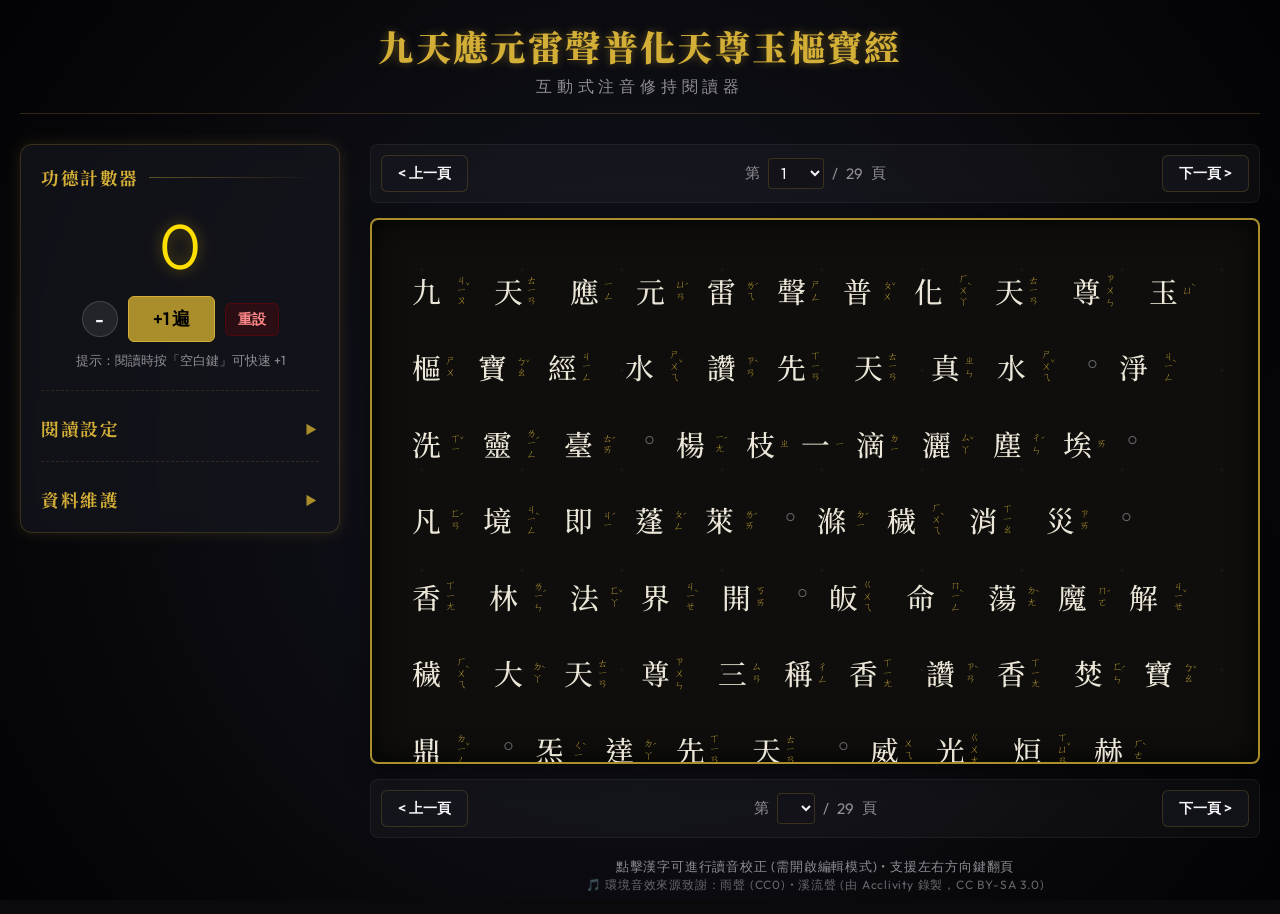
==== commit 2106a609: "Add files via upload" ====
--- a/玉樞寶經_手機離線版.html
+++ b/玉樞寶經_手機離線版.html
@@ -850,6 +850,51 @@
   transform: scale(1.25);
 }
 
+/* Collapsible Sections in Sidebar */
+.panel-section.collapsible .collapsible-trigger {
+  cursor: pointer;
+  user-select: none;
+  display: flex;
+  justify-content: space-between;
+  align-items: center;
+  margin-bottom: 0;
+  transition: color 0.2s ease;
+}
+
+.panel-section.collapsible .collapsible-trigger:hover {
+  color: var(--color-gold-bright);
+}
+
+.panel-section.collapsible .collapsible-trigger::after {
+  display: none;
+}
+
+.panel-section.collapsible .arrow {
+  font-size: 0.75rem;
+  color: var(--color-gold-dim);
+  transition: transform 0.3s ease, color 0.3s ease;
+  display: inline-block;
+}
+
+.panel-section.collapsible .collapsible-content {
+  max-height: 0;
+  overflow: hidden;
+  opacity: 0;
+  padding-top: 0;
+  transition: max-height 0.3s ease-out, opacity 0.2s ease-out, padding 0.3s ease-out;
+}
+
+.panel-section.collapsible.active .collapsible-content {
+  max-height: 400px;
+  opacity: 1;
+  padding-top: 15px;
+}
+
+.panel-section.collapsible.active .arrow {
+  transform: rotate(90deg);
+  color: var(--color-gold-bright);
+}
+
 </style>
 </head>
 <body>
@@ -866,39 +911,9 @@
     <div class="main-layout">
       <!-- Sidebar Control Panel -->
       <aside class="control-panel">
-        <div class="panel-section">
-          <h3>閱讀設定</h3>
-          <div class="control-group">
-            <label class="switch-label">
-              <span>注音顯示</span>
-              <input type="checkbox" id="toggleZhuyin" checked>
-              <span class="slider"></span>
-            </label>
-          </div>
-          <div class="control-group font-size-control">
-            <div class="slider-header">
-              <span>字體大小</span>
-              <span id="fontSizeDisplay">中 (1.8rem)</span>
-            </div>
-            <input type="range" id="fontSizeRange" min="1.2" max="3.0" step="0.1" value="1.8">
-          </div>
-          <div class="control-group">
-            <label class="switch-label">
-              <span>排版方向</span>
-              <button id="toggleLayout" class="btn btn-secondary">切換為橫書</button>
-            </label>
-          </div>
-          <div class="control-group">
-            <label class="switch-label">
-              <span>注音編輯模式</span>
-              <input type="checkbox" id="toggleEditMode">
-              <span class="slider"></span>
-            </label>
-          </div>
-        </div>
-
+        <!-- 1. 功德計數器 (最上方，不可摺疊) -->
         <div class="panel-section counter-section">
-          <h3>功課計數器</h3>
+          <h3>功德計數器</h3>
           <div class="counter-display" id="counterVal">0</div>
           <div class="counter-actions">
             <button id="btnDec" class="btn btn-circle" title="減少一次">-</button>
@@ -908,10 +923,47 @@
           <div class="shortcut-tip">提示：閱讀時按「空白鍵」可快速 +1</div>
         </div>
 
-        <div class="panel-section">
-          <h3>資料維護</h3>
-          <button id="btnExport" class="btn btn-success btn-full">匯出校對 JSON</button>
-          <button id="btnResetData" class="btn btn-danger btn-full" style="margin-top: 10px;">還原預設注音</button>
+        <!-- 2. 閱讀設定 (可摺疊，預設收合) -->
+        <div class="panel-section collapsible">
+          <h3 class="collapsible-trigger">閱讀設定 <span class="arrow">▶</span></h3>
+          <div class="collapsible-content">
+            <div class="control-group">
+              <label class="switch-label">
+                <span>注音顯示</span>
+                <input type="checkbox" id="toggleZhuyin" checked>
+                <span class="slider"></span>
+              </label>
+            </div>
+            <div class="control-group font-size-control">
+              <div class="slider-header">
+                <span>字體大小</span>
+                <span id="fontSizeDisplay">中 (1.8rem)</span>
+              </div>
+              <input type="range" id="fontSizeRange" min="1.2" max="3.0" step="0.1" value="1.8">
+            </div>
+            <div class="control-group">
+              <label class="switch-label">
+                <span>排版方向</span>
+                <button id="toggleLayout" class="btn btn-secondary">切換為橫書</button>
+              </label>
+            </div>
+            <div class="control-group">
+              <label class="switch-label">
+                <span>注音編輯模式</span>
+                <input type="checkbox" id="toggleEditMode">
+                <span class="slider"></span>
+              </label>
+            </div>
+          </div>
+        </div>
+
+        <!-- 4. 資料維護 (可摺疊，預設收合) -->
+        <div class="panel-section collapsible">
+          <h3 class="collapsible-trigger">資料維護 <span class="arrow">▶</span></h3>
+          <div class="collapsible-content">
+            <button id="btnExport" class="btn btn-success btn-full">匯出校對 JSON</button>
+            <button id="btnResetData" class="btn btn-danger btn-full" style="margin-top: 10px;">還原預設注音</button>
+          </div>
         </div>
       </aside>
 
@@ -1346,6 +1398,15 @@
       closeEditModal();
     }
   });
+
+  // Collapsible control sections
+  const collapsibleTriggers = document.querySelectorAll('.collapsible-trigger');
+  collapsibleTriggers.forEach(trigger => {
+    trigger.addEventListener('click', () => {
+      const section = trigger.parentElement;
+      section.classList.toggle('active');
+    });
+  });
 }
 
 function navigatePrev() {
@@ -1516,6 +1577,74 @@
 
 /* --- Audio System (Using locally hosted nature sounds) --- */
 let bgAudio = null;
+let muyuInterval = null;
+
+// Synthesis of the wooden fish (muyu) block sound
+function playMuyuSound() {
+  if (!audioCtx) {
+    try {
+      audioCtx = new (window.AudioContext || window.webkitAudioContext)();
+    } catch(e) {
+      return;
+    }
+  }
+  
+  if (audioCtx.state === 'suspended') {
+    audioCtx.resume();
+  }
+  
+  const now = audioCtx.currentTime;
+  const freq = 560; // fundamental resonance frequency of temple block
+  
+  // Principal resonance body (sine wave with pitch bend down on mallet impact)
+  const osc = audioCtx.createOscillator();
+  const gainNode = audioCtx.createGain();
+  osc.type = 'sine';
+  osc.frequency.setValueAtTime(freq, now);
+  osc.frequency.exponentialRampToValueAtTime(freq * 0.88, now + 0.08);
+  
+  gainNode.gain.setValueAtTime(0.4, now);
+  gainNode.gain.exponentialRampToValueAtTime(0.0001, now + 0.12);
+  
+  // Mallet impact sound (wood clack transient, high frequency, very short)
+  const oscHigh = audioCtx.createOscillator();
+  const gainHigh = audioCtx.createGain();
+  oscHigh.type = 'sine';
+  oscHigh.frequency.setValueAtTime(freq * 1.8, now);
+  
+  gainHigh.gain.setValueAtTime(0.12, now);
+  gainHigh.gain.exponentialRampToValueAtTime(0.0001, now + 0.025);
+  
+  osc.connect(gainNode);
+  gainNode.connect(audioCtx.destination);
+  
+  oscHigh.connect(gainHigh);
+  gainHigh.connect(audioCtx.destination);
+  
+  osc.start(now);
+  osc.stop(now + 0.15);
+  
+  oscHigh.start(now);
+  oscHigh.stop(now + 0.05);
+}
+
+function startMuyu() {
+  stopMuyu(); // stop any active loop
+  
+  playMuyuSound(); // play immediately
+  
+  // Loop every 1.25 seconds (around 48 BPM, solemn chanting tempo)
+  muyuInterval = setInterval(() => {
+    playMuyuSound();
+  }, 1250);
+}
+
+function stopMuyu() {
+  if (muyuInterval) {
+    clearInterval(muyuInterval);
+    muyuInterval = null;
+  }
+}
 
 function changeBgAudio(type) {}
 
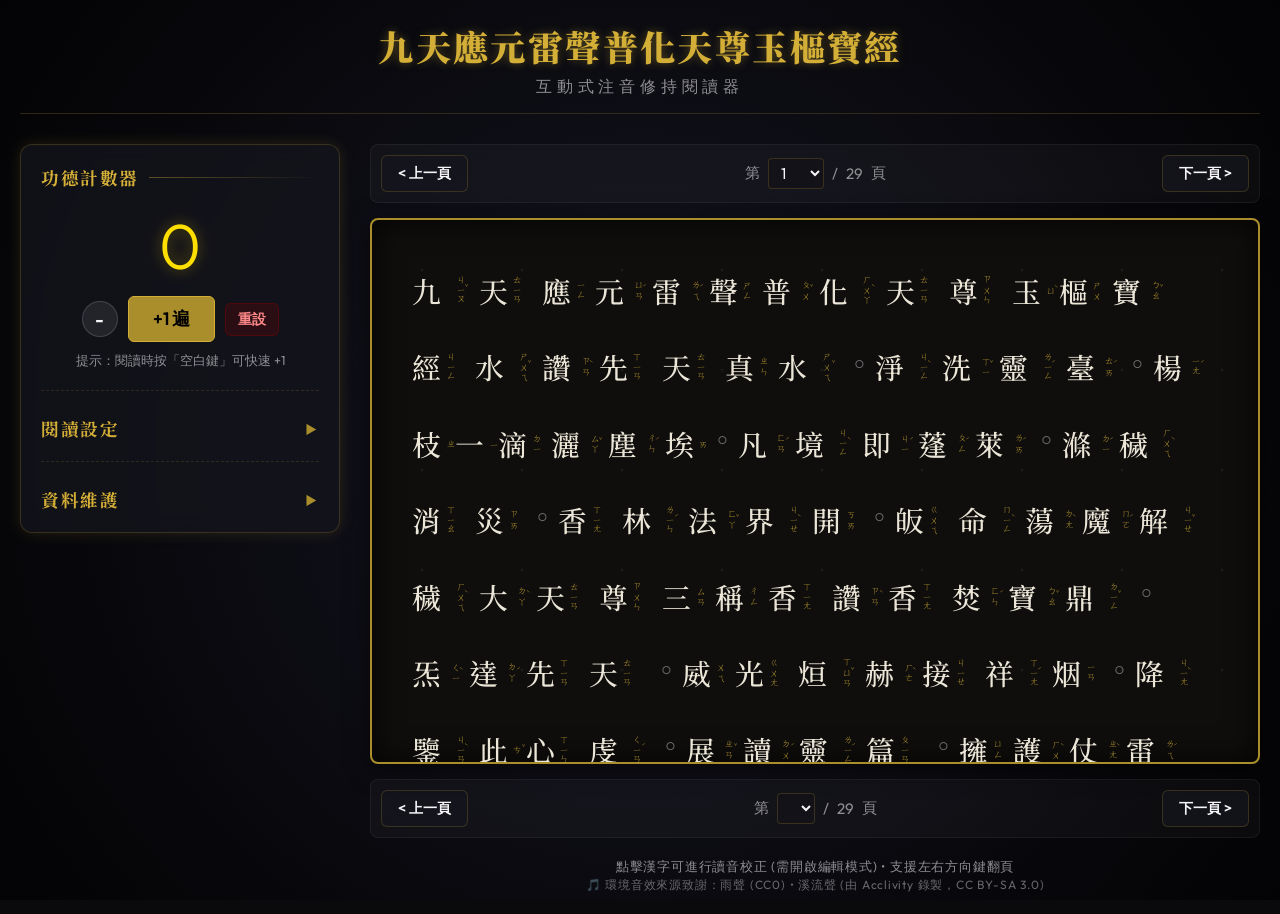
==== commit 90771250: "Add files via upload" ====
--- a/玉樞寶經_手機離線版.html
+++ b/玉樞寶經_手機離線版.html
@@ -133,6 +133,29 @@
 @media (max-width: 900px) {
   .main-layout {
     grid-template-columns: 1fr;
+    gap: 15px;
+  }
+  
+  .app-container {
+    padding: 10px;
+  }
+  
+  .control-panel {
+    padding: 12px;
+  }
+  
+  .panel-section {
+    margin-bottom: 12px;
+    padding-bottom: 10px;
+  }
+  
+  .counter-display {
+    font-size: 3.2rem;
+    margin: 5px 0;
+  }
+  
+  .scripture-paper {
+    padding: 20px 15px;
   }
 }
 
@@ -430,7 +453,7 @@
   flex-direction: row-reverse;
   justify-content: flex-start;
   align-content: flex-start;
-  gap: 24px;
+  gap: 1.25em; /* Use em to dynamically scale column spacing with font size */
   line-height: 2.2;
 }
 
@@ -438,6 +461,7 @@
   writing-mode: horizontal-tb;
   display: block;
   line-height: 2.5;
+  letter-spacing: 0.06em; /* Elegant character spacing for horizontal reading */
 }
 
 /* Loading placeholder */
@@ -459,6 +483,7 @@
   flex-direction: column;
   align-items: center;
   min-height: 100%;
+  gap: 0.15em; /* Vertical character spacing to prevent characters from sticking together */
 }
 
 .horizontal-mode .scripture-column {
@@ -471,9 +496,15 @@
   opacity: 0.7;
 }
 
+/* Punctuation offset in vertical reading to align to the right/top-right */
+.vertical-mode .scripture-char.punctuation {
+  transform: translate(0.15em, -0.05em);
+  opacity: 0.85;
+}
+
 /* Ruby Text & Character Alignment styling */
 .scripture-char {
-  font-family: var(--font-serif);
+  font-family: var(--font-serif), "BiauKai", "DFKai-SB", "Microsoft JhengHei", serif; /* Classical fallbacks */
   font-size: var(--scripture-font-size, 1.8rem);
   font-weight: 500;
   display: inline-block;
@@ -487,7 +518,7 @@
 /* Layout modifications for horizontal reading */
 .horizontal-mode .scripture-char {
   font-size: var(--scripture-font-size, 1.8rem);
-  margin-right: 12px;
+  margin-right: 0; /* Rely on letter-spacing on parent instead */
 }
 
 .scripture-char:hover {
@@ -519,8 +550,8 @@
 }
 
 rt {
-  font-family: var(--font-serif);
-  font-size: 0.38em;
+  font-family: var(--font-serif), "BiauKai", "DFKai-SB", "Microsoft JhengHei", serif;
+  font-size: 0.35em; /* Slightly smaller ratio for better aesthetics */
   font-weight: 400;
   color: var(--color-gold-dim);
   letter-spacing: -0.02rem;
@@ -532,7 +563,8 @@
   writing-mode: horizontal-tb;
   text-orientation: mixed;
   display: inline-block;
-  padding-left: 4px;
+  margin-left: 0.12em; /* Relative dynamic gap instead of hardcoded px */
+  max-width: 1.5em; /* Restrict width to prevent unwanted wrapping */
 }
 
 .horizontal-mode ruby {
@@ -895,6 +927,55 @@
   color: var(--color-gold-bright);
 }
 
+/* Back to Top Button */
+.back-to-top-btn {
+  position: fixed;
+  bottom: 25px;
+  right: 25px;
+  width: 45px;
+  height: 45px;
+  border-radius: 50%;
+  background-color: rgba(22, 22, 30, 0.85);
+  border: 1px solid var(--border-gold);
+  color: var(--color-gold);
+  cursor: pointer;
+  display: flex;
+  align-items: center;
+  justify-content: center;
+  box-shadow: var(--shadow-gold);
+  z-index: 99;
+  opacity: 0;
+  visibility: hidden;
+  transition: all 0.3s cubic-bezier(0.16, 1, 0.3, 1);
+  backdrop-filter: blur(8px);
+  -webkit-backdrop-filter: blur(8px);
+  outline: none;
+}
+
+.back-to-top-btn.visible {
+  opacity: 1;
+  visibility: visible;
+}
+
+.back-to-top-btn .arrow-svg {
+  width: 20px;
+  height: 20px;
+  stroke: var(--color-gold);
+  transition: transform 0.3s cubic-bezier(0.16, 1, 0.3, 1), stroke 0.3s ease;
+}
+
+.back-to-top-btn:hover {
+  background-color: var(--bg-secondary);
+  border-color: var(--color-gold-bright);
+  box-shadow: var(--shadow-gold-bright);
+  transform: translateY(-4px);
+}
+
+.back-to-top-btn:hover .arrow-svg {
+  transform: translateY(-2px);
+  stroke: var(--color-gold-bright);
+}
+
 </style>
 </head>
 <body>
@@ -925,7 +1006,7 @@
 
         <!-- 2. 閱讀設定 (可摺疊，預設收合) -->
         <div class="panel-section collapsible">
-          <h3 class="collapsible-trigger">閱讀設定 <span class="arrow">▶</span></h3>
+          <h3 class="collapsible-trigger" onclick="this.parentElement.classList.toggle('active')">閱讀設定 <span class="arrow">▶</span></h3>
           <div class="collapsible-content">
             <div class="control-group">
               <label class="switch-label">
@@ -959,7 +1040,7 @@
 
         <!-- 4. 資料維護 (可摺疊，預設收合) -->
         <div class="panel-section collapsible">
-          <h3 class="collapsible-trigger">資料維護 <span class="arrow">▶</span></h3>
+          <h3 class="collapsible-trigger" onclick="this.parentElement.classList.toggle('active')">資料維護 <span class="arrow">▶</span></h3>
           <div class="collapsible-content">
             <button id="btnExport" class="btn btn-success btn-full">匯出校對 JSON</button>
             <button id="btnResetData" class="btn btn-danger btn-full" style="margin-top: 10px;">還原預設注音</button>
@@ -1058,6 +1139,13 @@
     </div>
   </div>
 
+  <!-- Back to Top Button -->
+  <button id="btnBackToTop" class="back-to-top-btn" title="回到最上方">
+    <svg xmlns="http://www.w3.org/2000/svg" viewBox="0 0 24 24" fill="none" stroke="currentColor" stroke-width="2.5" stroke-linecap="round" stroke-linejoin="round" class="arrow-svg">
+      <polyline points="18 15 12 9 6 15"></polyline>
+    </svg>
+  </button>
+
   <script>
 const EMBEDDED_DATA = [{"page": 1, "columns": [[{"char": "九", "zhuyin": "ㄐㄧㄡˇ"}, {"char": "天", "zhuyin": "ㄊㄧㄢ"}, {"char": "應", "zhuyin": "ㄧㄥ"}, {"char": "元", "zhuyin": "ㄩㄢˊ"}, {"char": "雷", "zhuyin": "ㄌㄟˊ"}, {"char": "聲", "zhuyin": "ㄕㄥ"}, {"char": "普", "zhuyin": "ㄆㄨˇ"}, {"char": "化", "zhuyin": "ㄏㄨㄚˋ"}, {"char": "天", "zhuyin": "ㄊㄧㄢ"}, {"char": "尊", "zhuyin": "ㄗㄨㄣ"}, {"char": "玉", "zhuyin": "ㄩˋ"}, {"char": "樞", "zhuyin": "ㄕㄨ"}, {"char": "寶", "zhuyin": "ㄅㄠˇ"}, {"char": "經", "zhuyin": "ㄐㄧㄥ"}], [{"char": "水", "zhuyin": "ㄕㄨㄟˇ"}, {"char": "讚", "zhuyin": "ㄗㄢˋ"}], [{"char": "先", "zhuyin": "ㄒㄧㄢ"}, {"char": "天", "zhuyin": "ㄊㄧㄢ"}, {"char": "真", "zhuyin": "ㄓㄣ"}, {"char": "水", "zhuyin": "ㄕㄨㄟˇ"}, {"char": "。", "zhuyin": ""}, {"char": "淨", "zhuyin": "ㄐㄧㄥˋ"}, {"char": "洗", "zhuyin": "ㄒㄧˇ"}, {"char": "靈", "zhuyin": "ㄌㄧㄥˊ"}, {"char": "臺", "zhuyin": "ㄊㄞˊ"}, {"char": "。", "zhuyin": ""}, {"char": "楊", "zhuyin": "ㄧㄤˊ"}, {"char": "枝", "zhuyin": "ㄓ"}, {"char": "一", "zhuyin": "ㄧ"}, {"char": "滴", "zhuyin": "ㄉㄧ"}, {"char": "灑", "zhuyin": "ㄙㄚˇ"}, {"char": "塵", "zhuyin": "ㄔㄣˊ"}, {"char": "埃", "zhuyin": "ㄞ"}, {"char": "。", "zhuyin": ""}], [{"char": "凡", "zhuyin": "ㄈㄢˊ"}, {"char": "境", "zhuyin": "ㄐㄧㄥˋ"}, {"char": "即", "zhuyin": "ㄐㄧˊ"}, {"char": "蓬", "zhuyin": "ㄆㄥˊ"}, {"char": "萊", "zhuyin": "ㄌㄞˊ"}, {"char": "。", "zhuyin": ""}, {"char": "滌", "zhuyin": "ㄉㄧˊ"}, {"char": "穢", "zhuyin": "ㄏㄨㄟˋ"}, {"char": "消", "zhuyin": "ㄒㄧㄠ"}, {"char": "災", "zhuyin": "ㄗㄞ"}, {"char": "。", "zhuyin": ""}, {"char": "香", "zhuyin": "ㄒㄧㄤ"}, {"char": "林", "zhuyin": "ㄌㄧㄣˊ"}, {"char": "法", "zhuyin": "ㄈㄚˇ"}, {"char": "界", "zhuyin": "ㄐㄧㄝˋ"}, {"char": "開", "zhuyin": "ㄎㄞ"}, {"char": "。", "zhuyin": ""}], [{"char": "皈", "zhuyin": "ㄍㄨㄟ"}, {"char": "命", "zhuyin": "ㄇㄧㄥˋ"}, {"char": "蕩", "zhuyin": "ㄉㄤˋ"}, {"char": "魔", "zhuyin": "ㄇㄛˊ"}, {"char": "解", "zhuyin": "ㄐㄧㄝˇ"}, {"char": "穢", "zhuyin": "ㄏㄨㄟˋ"}, {"char": "大", "zhuyin": "ㄉㄚˋ"}, {"char": "天", "zhuyin": "ㄊㄧㄢ"}, {"char": "尊", "zhuyin": "ㄗㄨㄣ"}, {"char": "三", "zhuyin": "ㄙㄢ"}, {"char": "稱", "zhuyin": "ㄔㄥ"}], [{"char": "香", "zhuyin": "ㄒㄧㄤ"}, {"char": "讚", "zhuyin": "ㄗㄢˋ"}], [{"char": "香", "zhuyin": "ㄒㄧㄤ"}, {"char": "焚", "zhuyin": "ㄈㄣˊ"}, {"char": "寶", "zhuyin": "ㄅㄠˇ"}, {"char": "鼎", "zhuyin": "ㄉㄧㄥˇ"}, {"char": "。", "zhuyin": ""}, {"char": "炁", "zhuyin": "ㄑㄧˋ"}, {"char": "達", "zhuyin": "ㄉㄚˊ"}, {"char": "先", "zhuyin": "ㄒㄧㄢ"}, {"char": "天", "zhuyin": "ㄊㄧㄢ"}, {"char": "。", "zhuyin": ""}, {"char": "威", "zhuyin": "ㄨㄟ"}, {"char": "光", "zhuyin": "ㄍㄨㄤ"}, {"char": "烜", "zhuyin": "ㄒㄩㄢˇ"}, {"char": "赫", "zhuyin": "ㄏㄜˋ"}, {"char": "接", "zhuyin": "ㄐㄧㄝ"}, {"char": "祥", "zhuyin": "ㄒㄧㄤˊ"}, {"char": "烟", "zhuyin": "ㄧㄢ"}, {"char": "。", "zhuyin": ""}], [{"char": "降", "zhuyin": "ㄐㄧㄤˋ"}, {"char": "鑒", "zhuyin": "ㄐㄧㄢˋ"}, {"char": "此", "zhuyin": "ㄘˇ"}, {"char": "心", "zhuyin": "ㄒㄧㄣ"}, {"char": "虔", "zhuyin": "ㄑㄧㄢˊ"}, {"char": "。", "zhuyin": ""}, {"char": "展", "zhuyin": "ㄓㄢˇ"}, {"char": "讀", "zhuyin": "ㄉㄨˊ"}, {"char": "靈", "zhuyin": "ㄌㄧㄥˊ"}, {"char": "篇", "zhuyin": "ㄆㄧㄢ"}, {"char": "。", "zhuyin": ""}, {"char": "擁", "zhuyin": "ㄩㄥ"}, {"char": "護", "zhuyin": "ㄏㄨˋ"}, {"char": "仗", "zhuyin": "ㄓㄤˋ"}, {"char": "雷", "zhuyin": "ㄌㄟˊ"}, {"char": "鞭", "zhuyin": "ㄅㄧㄢ"}, {"char": "。", "zhuyin": ""}], [{"char": "皈", "zhuyin": "ㄍㄨㄟ"}, {"char": "命", "zhuyin": "ㄇㄧㄥˋ"}, {"char": "香", "zhuyin": "ㄒㄧㄤ"}, {"char": "林", "zhuyin": "ㄌㄧㄣˊ"}, {"char": "說", "zhuyin": "ㄕㄨㄛ"}, {"char": "法", "zhuyin": "ㄈㄚˇ"}, {"char": "大", "zhuyin": "ㄉㄚˋ"}, {"char": "天", "zhuyin": "ㄊㄧㄢ"}, {"char": "尊", "zhuyin": "ㄗㄨㄣ"}, {"char": "三", "zhuyin": "ㄙㄢ"}, {"char": "稱", "zhuyin": "ㄔㄥ"}], [{"char": "淨", "zhuyin": "ㄐㄧㄥˋ"}, {"char": "壇", "zhuyin": "ㄊㄢˊ"}, {"char": "讚", "zhuyin": "ㄗㄢˋ"}], [{"char": "清", "zhuyin": "ㄑㄧㄥ"}, {"char": "淨", "zhuyin": "ㄐㄧㄥˋ"}, {"char": "之", "zhuyin": "ㄓ"}, {"char": "水", "zhuyin": "ㄕㄨㄟˇ"}, {"char": "。", "zhuyin": ""}, {"char": "日", "zhuyin": "ㄖˋ"}, {"char": "月", "zhuyin": "ㄩㄝˋ"}, {"char": "花", "zhuyin": "ㄏㄨㄚ"}, {"char": "開", "zhuyin": "ㄎㄞ"}, {"char": "。", "zhuyin": ""}, {"char": "楊", "zhuyin": "ㄧㄤˊ"}, {"char": "柳", "zhuyin": "ㄌㄧㄡˇ"}, {"char": "枝", "zhuyin": "ㄓ"}, {"char": "頭", "zhuyin": "ㄊㄡˊ"}, {"char": "灑", "zhuyin": "ㄙㄚˇ"}, {"char": "塵", "zhuyin": "ㄔㄣˊ"}, {"char": "埃", "zhuyin": "ㄞ"}, {"char": "。", "zhuyin": ""}], [{"char": "一", "zhuyin": "ㄧ"}, {"char": "滴", "zhuyin": "ㄉㄧ"}, {"char": "淨", "zhuyin": "ㄐㄧㄥˋ"}, {"char": "玄", "zhuyin": "ㄒㄩㄢˊ"}, {"char": "壇", "zhuyin": "ㄊㄢˊ"}, {"char": "。", "zhuyin": ""}, {"char": "除", "zhuyin": "ㄔㄨˊ"}, {"char": "穢", "zhuyin": "ㄏㄨㄟˋ"}, {"char": "除", "zhuyin": "ㄔㄨˊ"}, {"char": "殃", "zhuyin": "ㄧㄤ"}, {"char": "。", "zhuyin": ""}, {"char": "消", "zhuyin": "ㄒㄧㄠ"}, {"char": "災", "zhuyin": "ㄗㄞ"}, {"char": "降", "zhuyin": "ㄐㄧㄤˋ"}, {"char": "吉", "zhuyin": "ㄐㄧˊ"}, {"char": "祥", "zhuyin": "ㄒㄧㄤˊ"}, {"char": "。", "zhuyin": ""}], [{"char": "清", "zhuyin": "ㄑㄧㄥ"}, {"char": "泉", "zhuyin": "ㄑㄩㄢˊ"}, {"char": "龍", "zhuyin": "ㄌㄨㄥˊ"}, {"char": "變", "zhuyin": "ㄅㄧㄢˋ"}, {"char": "化", "zhuyin": "ㄏㄨㄚˋ"}, {"char": "淨", "zhuyin": "ㄐㄧㄥˋ"}, {"char": "塵", "zhuyin": "ㄔㄣˊ"}, {"char": "大", "zhuyin": "ㄉㄚˋ"}, {"char": "天", "zhuyin": "ㄊㄧㄢ"}, {"char": "尊", "zhuyin": "ㄗㄨㄣ"}, {"char": "三", "zhuyin": "ㄙㄢ"}, {"char": "稱", "zhuyin": "ㄔㄥ"}], [{"char": "淨", "zhuyin": "ㄐㄧㄥˋ"}, {"char": "口", "zhuyin": "ㄎㄡˇ"}, {"char": "神", "zhuyin": "ㄕㄣˊ"}, {"char": "咒", "zhuyin": "ㄓㄡˋ"}], [{"char": "丹", "zhuyin": "ㄉㄢ"}, {"char": "朱", "zhuyin": "ㄓㄨ"}, {"char": "口", "zhuyin": "ㄎㄡˇ"}, {"char": "神", "zhuyin": "ㄕㄣˊ"}, {"char": "。", "zhuyin": ""}, {"char": "吐", "zhuyin": "ㄊㄨˇ"}, {"char": "穢", "zhuyin": "ㄏㄨㄟˋ"}, {"char": "除", "zhuyin": "ㄔㄨˊ"}, {"char": "氛", "zhuyin": "ㄈㄣ"}, {"char": "。", "zhuyin": ""}, {"char": "舌", "zhuyin": "ㄕㄜˊ"}, {"char": "神", "zhuyin": "ㄕㄣˊ"}, {"char": "正", "zhuyin": "ㄓㄥˋ"}, {"char": "倫", "zhuyin": "ㄌㄨㄣˊ"}, {"char": "。", "zhuyin": ""}, {"char": "通", "zhuyin": "ㄊㄨㄥ"}, {"char": "命", "zhuyin": "ㄇㄧㄥˋ"}, {"char": "養", "zhuyin": "ㄧㄤˇ"}, {"char": "神", "zhuyin": "ㄕㄣˊ"}, {"char": "。", "zhuyin": ""}], [{"char": "羅", "zhuyin": "ㄌㄨㄛˊ"}, {"char": "千", "zhuyin": "ㄑㄧㄢ"}, {"char": "齒", "zhuyin": "ㄔˇ"}, {"char": "神", "zhuyin": "ㄕㄣˊ"}, {"char": "。", "zhuyin": ""}, {"char": "却", "zhuyin": "ㄑㄩㄝˋ"}, {"char": "邪", "zhuyin": "ㄒㄧㄝˊ"}, {"char": "衛", "zhuyin": "ㄨㄟˋ"}, {"char": "真", "zhuyin": "ㄓㄣ"}, {"char": "。", "zhuyin": ""}, {"char": "喉", "zhuyin": "ㄏㄡˊ"}, {"char": "神", "zhuyin": "ㄕㄣˊ"}, {"char": "虎", "zhuyin": "ㄏㄨˇ"}, {"char": "賁", "zhuyin": "ㄅㄧˋ"}, {"char": "。", "zhuyin": ""}, {"char": "炁", "zhuyin": "ㄑㄧˋ"}, {"char": "神", "zhuyin": "ㄕㄣˊ"}, {"char": "引", "zhuyin": "ㄧㄣˇ"}, {"char": "津", "zhuyin": "ㄐㄧㄣ"}, {"char": "。", "zhuyin": ""}], [{"char": "心", "zhuyin": "ㄒㄧㄣ"}, {"char": "神", "zhuyin": "ㄕㄣˊ"}, {"char": "丹", "zhuyin": "ㄉㄢ"}, {"char": "元", "zhuyin": "ㄩㄢˊ"}, {"char": "。", "zhuyin": ""}, {"char": "令", "zhuyin": "ㄌㄧㄥˋ"}, {"char": "我", "zhuyin": "ㄨㄛˇ"}, {"char": "通", "zhuyin": "ㄊㄨㄥ"}, {"char": "真", "zhuyin": "ㄓㄣ"}, {"char": "。", "zhuyin": ""}, {"char": "思", "zhuyin": "ㄙ"}, {"char": "神", "zhuyin": "ㄕㄣˊ"}, {"char": "鍊", "zhuyin": "ㄌㄧㄢˋ"}, {"char": "液", "zhuyin": "ㄧㄝˋ"}, {"char": "。", "zhuyin": ""}, {"char": "道", "zhuyin": "ㄉㄠˋ"}, {"char": "炁", "zhuyin": "ㄑㄧˋ"}, {"char": "長", "zhuyin": "ㄓㄤˇ"}, {"char": "存", "zhuyin": "ㄘㄨㄣˊ"}, {"char": "。", "zhuyin": ""}], [{"char": "急", "zhuyin": "ㄐㄧˊ"}, {"char": "急", "zhuyin": "ㄐㄧˊ"}, {"char": "如", "zhuyin": "ㄖㄨˊ"}, {"char": "律", "zhuyin": "ㄌㄩˋ"}, {"char": "令", "zhuyin": "ㄌㄧㄥˋ"}], [{"char": "淨", "zhuyin": "ㄐㄧㄥˋ"}, {"char": "心", "zhuyin": "ㄒㄧㄣ"}, {"char": "神", "zhuyin": "ㄕㄣˊ"}, {"char": "咒", "zhuyin": "ㄓㄡˋ"}], [{"char": "太", "zhuyin": "ㄊㄞˋ"}, {"char": "上", "zhuyin": "ㄕㄤˋ"}, {"char": "台", "zhuyin": "ㄊㄞˊ"}, {"char": "星", "zhuyin": "ㄒㄧㄥ"}, {"char": "。", "zhuyin": ""}, {"char": "應", "zhuyin": "ㄧㄥ"}, {"char": "變", "zhuyin": "ㄅㄧㄢˋ"}, {"char": "無", "zhuyin": "ㄨˊ"}, {"char": "停", "zhuyin": "ㄊㄧㄥˊ"}, {"char": "。", "zhuyin": ""}, {"char": "驅", "zhuyin": "ㄑㄩ"}, {"char": "邪", "zhuyin": "ㄒㄧㄝˊ"}, {"char": "縛", "zhuyin": "ㄈㄨˋ"}, {"char": "魅", "zhuyin": "ㄇㄟˋ"}, {"char": "。", "zhuyin": ""}, {"char": "保", "zhuyin": "ㄅㄠˇ"}, {"char": "命", "zhuyin": "ㄇㄧㄥˋ"}, {"char": "護", "zhuyin": "ㄏㄨˋ"}, {"char": "身", "zhuyin": "ㄕㄣ"}, {"char": "。", "zhuyin": ""}], [{"char": "智", "zhuyin": "ㄓˋ"}, {"char": "慧", "zhuyin": "ㄏㄨㄟˋ"}, {"char": "明", "zhuyin": "ㄇㄧㄥˊ"}, {"char": "淨", "zhuyin": "ㄐㄧㄥˋ"}, {"char": "。", "zhuyin": ""}, {"char": "心", "zhuyin": "ㄒㄧㄣ"}, {"char": "神", "zhuyin": "ㄕㄣˊ"}, {"char": "安", "zhuyin": "ㄢ"}, {"char": "寧", "zhuyin": "ㄋㄧㄥˊ"}, {"char": "。", "zhuyin": ""}, {"char": "三", "zhuyin": "ㄙㄢ"}, {"char": "魂", "zhuyin": "ㄏㄨㄣˊ"}, {"char": "永", "zhuyin": "ㄩㄥˇ"}, {"char": "固", "zhuyin": "ㄍㄨˋ"}, {"char": "。", "zhuyin": ""}, {"char": "魄", "zhuyin": "ㄆㄛˋ"}, {"char": "無", "zhuyin": "ㄨˊ"}, {"char": "喪", "zhuyin": "ㄙㄤˋ"}, {"char": "傾", "zhuyin": "ㄑㄧㄥ"}, {"char": "。", "zhuyin": ""}], [{"char": "急", "zhuyin": "ㄐㄧˊ"}, {"char": "急", "zhuyin": "ㄐㄧˊ"}, {"char": "如", "zhuyin": "ㄖㄨˊ"}, {"char": "律", "zhuyin": "ㄌㄩˋ"}, {"char": "令", "zhuyin": "ㄌㄧㄥˋ"}], [{"char": "淨", "zhuyin": "ㄐㄧㄥˋ"}, {"char": "身", "zhuyin": "ㄕㄣ"}, {"char": "神", "zhuyin": "ㄕㄣˊ"}, {"char": "咒", "zhuyin": "ㄓㄡˋ"}], [{"char": "靈", "zhuyin": "ㄌㄧㄥˊ"}, {"char": "寶", "zhuyin": "ㄅㄠˇ"}, {"char": "天", "zhuyin": "ㄊㄧㄢ"}, {"char": "尊", "zhuyin": "ㄗㄨㄣ"}, {"char": "。", "zhuyin": ""}, {"char": "安", "zhuyin": "ㄢ"}, {"char": "慰", "zhuyin": "ㄨㄟˋ"}, {"char": "身", "zhuyin": "ㄕㄣ"}, {"char": "形", "zhuyin": "ㄒㄧㄥˊ"}, {"char": "。", "zhuyin": ""}, {"char": "弟", "zhuyin": "ㄉㄧˋ"}, {"char": "子", "zhuyin": "ㄗ˙"}, {"char": "魂", "zhuyin": "ㄏㄨㄣˊ"}, {"char": "魄", "zhuyin": "ㄆㄛˋ"}, {"char": "。", "zhuyin": ""}, {"char": "五", "zhuyin": "ㄨˇ"}, {"char": "臟", "zhuyin": "ㄗㄤˋ"}, {"char": "玄", "zhuyin": "ㄒㄩㄢˊ"}, {"char": "冥", "zhuyin": "ㄇㄧㄥˊ"}, {"char": "。", "zhuyin": ""}], [{"char": "青", "zhuyin": "ㄑㄧㄥ"}, {"char": "龍", "zhuyin": "ㄌㄨㄥˊ"}, {"char": "白", "zhuyin": "ㄅㄞˊ"}, {"char": "虎", "zhuyin": "ㄏㄨˇ"}, {"char": "。", "zhuyin": ""}, {"char": "隊", "zhuyin": "ㄉㄨㄟˋ"}, {"char": "仗", "zhuyin": "ㄓㄤˋ"}, {"char": "紛", "zhuyin": "ㄈㄣ"}, {"char": "紜", "zhuyin": "ㄩㄣˊ"}, {"char": "。", "zhuyin": ""}, {"char": "朱", "zhuyin": "ㄓㄨ"}, {"char": "雀", "zhuyin": "ㄑㄩㄝˋ"}, {"char": "玄", "zhuyin": "ㄒㄩㄢˊ"}, {"char": "武", "zhuyin": "ㄨˇ"}, {"char": "。", "zhuyin": ""}, {"char": "侍", "zhuyin": "ㄕˋ"}, {"char": "衛", "zhuyin": "ㄨㄟˋ"}, {"char": "我", "zhuyin": "ㄨㄛˇ"}, {"char": "真", "zhuyin": "ㄓㄣ"}, {"char": "。", "zhuyin": ""}], [{"char": "急", "zhuyin": "ㄐㄧˊ"}, {"char": "急", "zhuyin": "ㄐㄧˊ"}, {"char": "如", "zhuyin": "ㄖㄨˊ"}, {"char": "律", "zhuyin": "ㄌㄩˋ"}, {"char": "令", "zhuyin": "ㄌㄧㄥˋ"}]]}, {"page": 2, "columns": [[{"char": "淨", "zhuyin": "ㄐㄧㄥˋ"}, {"char": "三", "zhuyin": "ㄙㄢ"}, {"char": "業", "zhuyin": "ㄧㄝˋ"}, {"char": "神", "zhuyin": "ㄕㄣˊ"}, {"char": "咒", "zhuyin": "ㄓㄡˋ"}], [{"char": "身", "zhuyin": "ㄕㄣ"}, {"char": "中", "zhuyin": "ㄓㄨㄥ"}, {"char": "諸", "zhuyin": "ㄓㄨ"}, {"char": "內", "zhuyin": "ㄋㄟˋ"}, {"char": "境", "zhuyin": "ㄐㄧㄥˋ"}, {"char": "。", "zhuyin": ""}, {"char": "三", "zhuyin": "ㄙㄢ"}, {"char": "萬", "zhuyin": "ㄨㄢˋ"}, {"char": "六", "zhuyin": "ㄌㄧㄡˋ"}, {"char": "千", "zhuyin": "ㄑㄧㄢ"}, {"char": "神", "zhuyin": "ㄕㄣˊ"}, {"char": "。", "zhuyin": ""}, {"char": "動", "zhuyin": "ㄉㄨㄥˋ"}, {"char": "作", "zhuyin": "ㄗㄨㄛˋ"}, {"char": "履", "zhuyin": "ㄌㄩˇ"}, {"char": "行", "zhuyin": "ㄒㄧㄥˊ"}, {"char": "藏", "zhuyin": "ㄘㄤˊ"}, {"char": "。", "zhuyin": ""}], [{"char": "前", "zhuyin": "ㄑㄧㄢˊ"}, {"char": "刼", "zhuyin": "ㄐㄧㄝˊ"}, {"char": "並", "zhuyin": "ㄅㄧㄥˋ"}, {"char": "後", "zhuyin": "ㄏㄡˋ"}, {"char": "業", "zhuyin": "ㄧㄝˋ"}, {"char": "。", "zhuyin": ""}, {"char": "我", "zhuyin": "ㄨㄛˇ"}, {"char": "身", "zhuyin": "ㄕㄣ"}, {"char": "自", "zhuyin": "ㄗˋ"}, {"char": "在", "zhuyin": "ㄗㄞˋ"}, {"char": "。", "zhuyin": ""}, {"char": "常", "zhuyin": "ㄔㄤˊ"}, {"char": "住", "zhuyin": "ㄓㄨˋ"}, {"char": "三", "zhuyin": "ㄙㄢ"}, {"char": "寶", "zhuyin": "ㄅㄠˇ"}, {"char": "中", "zhuyin": "ㄓㄨㄥ"}, {"char": "。", "zhuyin": ""}], [{"char": "當", "zhuyin": "ㄉㄤ"}, {"char": "於", "zhuyin": "ㄩˊ"}, {"char": "刼", "zhuyin": "ㄐㄧㄝˊ"}, {"char": "壞", "zhuyin": "ㄏㄨㄞˋ"}, {"char": "時", "zhuyin": "ㄕˊ"}, {"char": "。", "zhuyin": ""}, {"char": "願", "zhuyin": "ㄩㄢˋ"}, {"char": "常", "zhuyin": "ㄔㄤˊ"}, {"char": "不", "zhuyin": "ㄅㄨˋ"}, {"char": "滅", "zhuyin": "ㄇㄧㄝˋ"}, {"char": "。", "zhuyin": ""}, {"char": "誦", "zhuyin": "ㄙㄨㄥˋ"}, {"char": "此", "zhuyin": "ㄘˇ"}, {"char": "真", "zhuyin": "ㄓㄣ"}, {"char": "文", "zhuyin": "ㄨㄣˊ"}, {"char": "時", "zhuyin": "ㄕˊ"}, {"char": "。", "zhuyin": ""}], [{"char": "身", "zhuyin": "ㄕㄣ"}, {"char": "心", "zhuyin": "ㄒㄧㄣ"}, {"char": "口", "zhuyin": "ㄎㄡˇ"}, {"char": "業", "zhuyin": "ㄧㄝˋ"}, {"char": "皆", "zhuyin": "ㄐㄧㄝ"}, {"char": "清", "zhuyin": "ㄑㄧㄥ"}, {"char": "淨", "zhuyin": "ㄐㄧㄥˋ"}, {"char": "我", "zhuyin": "ㄨㄛˇ"}, {"char": "急", "zhuyin": "ㄐㄧˊ"}, {"char": "急", "zhuyin": "ㄐㄧˊ"}, {"char": "如", "zhuyin": "ㄖㄨˊ"}, {"char": "律", "zhuyin": "ㄌㄩˋ"}, {"char": "令", "zhuyin": "ㄌㄧㄥˋ"}], [{"char": "淨", "zhuyin": "ㄐㄧㄥˋ"}, {"char": "壇", "zhuyin": "ㄊㄢˊ"}, {"char": "神", "zhuyin": "ㄕㄣˊ"}, {"char": "咒", "zhuyin": "ㄓㄡˋ"}], [{"char": "太", "zhuyin": "ㄊㄞˋ"}, {"char": "上", "zhuyin": "ㄕㄤˋ"}, {"char": "說", "zhuyin": "ㄕㄨㄛ"}, {"char": "法", "zhuyin": "ㄈㄚˇ"}, {"char": "時", "zhuyin": "ㄕˊ"}, {"char": "。", "zhuyin": ""}, {"char": "金", "zhuyin": "ㄐㄧㄣ"}, {"char": "鐘", "zhuyin": "ㄓㄨㄥ"}, {"char": "響", "zhuyin": "ㄒㄧㄤˇ"}, {"char": "玉", "zhuyin": "ㄩˋ"}, {"char": "音", "zhuyin": "ㄧㄣ"}, {"char": "。", "zhuyin": ""}, {"char": "百", "zhuyin": "ㄅㄞˇ"}, {"char": "穢", "zhuyin": "ㄏㄨㄟˋ"}, {"char": "藏", "zhuyin": "ㄘㄤˊ"}, {"char": "九", "zhuyin": "ㄐㄧㄡˇ"}, {"char": "地", "zhuyin": "ㄉㄧˋ"}, {"char": "。", "zhuyin": ""}], [{"char": "群", "zhuyin": "ㄑㄩㄣˊ"}, {"char": "魔", "zhuyin": "ㄇㄛˊ"}, {"char": "護", "zhuyin": "ㄏㄨˋ"}, {"char": "騫", "zhuyin": "ㄑㄧㄢ"}, {"char": "林", "zhuyin": "ㄌㄧㄣˊ"}, {"char": "。", "zhuyin": ""}, {"char": "天", "zhuyin": "ㄊㄧㄢ"}, {"char": "花", "zhuyin": "ㄏㄨㄚ"}, {"char": "散", "zhuyin": "ㄙㄢˋ"}, {"char": "法", "zhuyin": "ㄈㄚˇ"}, {"char": "雨", "zhuyin": "ㄩˇ"}, {"char": "。", "zhuyin": ""}, {"char": "法", "zhuyin": "ㄈㄚˇ"}, {"char": "鼓", "zhuyin": "ㄍㄨˇ"}, {"char": "振", "zhuyin": "ㄓㄣˋ"}, {"char": "迷", "zhuyin": "ㄇㄧˊ"}, {"char": "沉", "zhuyin": "ㄔㄣˊ"}, {"char": "。", "zhuyin": ""}], [{"char": "諸", "zhuyin": "ㄓㄨ"}, {"char": "天", "zhuyin": "ㄊㄧㄢ"}, {"char": "賡", "zhuyin": "ㄍㄥ"}, {"char": "善", "zhuyin": "ㄕㄢˋ"}, {"char": "哉", "zhuyin": "ㄗㄞ"}, {"char": "。", "zhuyin": ""}, {"char": "金", "zhuyin": "ㄐㄧㄣ"}, {"char": "童", "zhuyin": "ㄊㄨㄥˊ"}, {"char": "舞", "zhuyin": "ㄨˇ"}, {"char": "瑤", "zhuyin": "ㄧㄠˊ"}, {"char": "琴", "zhuyin": "ㄑㄧㄣˊ"}, {"char": "。", "zhuyin": ""}, {"char": "願", "zhuyin": "ㄩㄢˋ"}, {"char": "傾", "zhuyin": "ㄑㄧㄥ"}, {"char": "八", "zhuyin": "ㄅㄚ"}, {"char": "霞", "zhuyin": "ㄒㄧㄚˊ"}, {"char": "光", "zhuyin": "ㄍㄨㄤ"}, {"char": "。", "zhuyin": ""}], [{"char": "照", "zhuyin": "ㄓㄠˋ"}, {"char": "依", "zhuyin": "ㄧ"}, {"char": "皈", "zhuyin": "ㄍㄨㄟ"}, {"char": "依", "zhuyin": "ㄧ"}, {"char": "心", "zhuyin": "ㄒㄧㄣ"}, {"char": "。", "zhuyin": ""}, {"char": "蚤", "zhuyin": "ㄗㄠˇ"}, {"char": "法", "zhuyin": "ㄈㄚˇ"}, {"char": "大", "zhuyin": "ㄉㄚˋ"}, {"char": "法", "zhuyin": "ㄈㄚˇ"}, {"char": "稿", "zhuyin": "ㄍㄠˇ"}, {"char": "。", "zhuyin": ""}, {"char": "翼", "zhuyin": "ㄧˋ"}, {"char": "侍", "zhuyin": "ㄕˋ"}, {"char": "五", "zhuyin": "ㄨˇ"}, {"char": "雲", "zhuyin": "ㄩㄣˊ"}, {"char": "深", "zhuyin": "ㄕㄣ"}, {"char": "。", "zhuyin": ""}], [{"char": "急", "zhuyin": "ㄐㄧˊ"}, {"char": "急", "zhuyin": "ㄐㄧˊ"}, {"char": "如", "zhuyin": "ㄖㄨˊ"}, {"char": "律", "zhuyin": "ㄌㄩˋ"}, {"char": "令", "zhuyin": "ㄌㄧㄥˋ"}], [{"char": "安", "zhuyin": "ㄢ"}, {"char": "土", "zhuyin": "ㄊㄨˇ"}, {"char": "地", "zhuyin": "ㄉㄧˋ"}, {"char": "神", "zhuyin": "ㄕㄣˊ"}, {"char": "咒", "zhuyin": "ㄓㄡˋ"}], [{"char": "元", "zhuyin": "ㄩㄢˊ"}, {"char": "始", "zhuyin": "ㄕˇ"}, {"char": "安", "zhuyin": "ㄢ"}, {"char": "鎮", "zhuyin": "ㄓㄣˋ"}, {"char": "。", "zhuyin": ""}, {"char": "普", "zhuyin": "ㄆㄨˇ"}, {"char": "告", "zhuyin": "ㄍㄠˋ"}, {"char": "萬", "zhuyin": "ㄨㄢˋ"}, {"char": "靈", "zhuyin": "ㄌㄧㄥˊ"}, {"char": "。", "zhuyin": ""}, {"char": "嶽", "zhuyin": "ㄩㄝˋ"}, {"char": "瀆", "zhuyin": "ㄉㄨˊ"}, {"char": "真", "zhuyin": "ㄓㄣ"}, {"char": "官", "zhuyin": "ㄍㄨㄢ"}, {"char": "。", "zhuyin": ""}, {"char": "土", "zhuyin": "ㄊㄨˇ"}, {"char": "地", "zhuyin": "ㄉㄧˋ"}, {"char": "祇", "zhuyin": "ㄑㄧˊ"}, {"char": "靈", "zhuyin": "ㄌㄧㄥˊ"}, {"char": "。", "zhuyin": ""}], [{"char": "左", "zhuyin": "ㄗㄨㄛˇ"}, {"char": "社", "zhuyin": "ㄕㄜˋ"}, {"char": "右", "zhuyin": "ㄧㄡˋ"}, {"char": "稷", "zhuyin": "ㄐㄧˋ"}, {"char": "。", "zhuyin": ""}, {"char": "不", "zhuyin": "ㄅㄨˋ"}, {"char": "得", "zhuyin": "ㄉㄜˊ"}, {"char": "妄", "zhuyin": "ㄨㄤˋ"}, {"char": "驚", "zhuyin": "ㄐㄧㄥ"}, {"char": "。", "zhuyin": ""}, {"char": "回", "zhuyin": "ㄏㄨㄟˊ"}, {"char": "向", "zhuyin": "ㄒㄧㄤˋ"}, {"char": "正", "zhuyin": "ㄓㄥˋ"}, {"char": "道", "zhuyin": "ㄉㄠˋ"}, {"char": "。", "zhuyin": ""}, {"char": "內", "zhuyin": "ㄋㄟˋ"}, {"char": "外", "zhuyin": "ㄨㄞˋ"}, {"char": "肅", "zhuyin": "ㄙㄨˋ"}, {"char": "清", "zhuyin": "ㄑㄧㄥ"}, {"char": "。", "zhuyin": ""}], [{"char": "壇", "zhuyin": "ㄊㄢˊ"}], [{"char": "各", "zhuyin": "ㄍㄜˋ"}, {"char": "安", "zhuyin": "ㄢ"}, {"char": "方", "zhuyin": "ㄈㄤ"}, {"char": "位", "zhuyin": "ㄨㄟˋ"}, {"char": "。", "zhuyin": ""}, {"char": "備", "zhuyin": "ㄅㄟˋ"}, {"char": "守", "zhuyin": "ㄕㄡˇ"}, {"char": "家", "zhuyin": "ㄐㄧㄚ"}, {"char": "庭", "zhuyin": "ㄊㄧㄥˊ"}, {"char": "。", "zhuyin": ""}, {"char": "太", "zhuyin": "ㄊㄞˋ"}, {"char": "上", "zhuyin": "ㄕㄤˋ"}, {"char": "有", "zhuyin": "ㄧㄡˇ"}, {"char": "命", "zhuyin": "ㄇㄧㄥˋ"}, {"char": "。", "zhuyin": ""}, {"char": "搜", "zhuyin": "ㄙㄡ"}, {"char": "捕", "zhuyin": "ㄅㄨˇ"}, {"char": "邪", "zhuyin": "ㄒㄧㄝˊ"}, {"char": "精", "zhuyin": "ㄐㄧㄥ"}, {"char": "。", "zhuyin": ""}], [{"char": "護", "zhuyin": "ㄏㄨˋ"}, {"char": "法", "zhuyin": "ㄈㄚˇ"}, {"char": "神", "zhuyin": "ㄕㄣˊ"}, {"char": "王", "zhuyin": "ㄨㄤˊ"}, {"char": "。", "zhuyin": ""}, {"char": "保", "zhuyin": "ㄅㄠˇ"}, {"char": "衛", "zhuyin": "ㄨㄟˋ"}, {"char": "誦", "zhuyin": "ㄙㄨㄥˋ"}, {"char": "經", "zhuyin": "ㄐㄧㄥ"}, {"char": "。", "zhuyin": ""}, {"char": "皈", "zhuyin": "ㄍㄨㄟ"}, {"char": "依", "zhuyin": "ㄧ"}, {"char": "大", "zhuyin": "ㄉㄚˋ"}, {"char": "道", "zhuyin": "ㄉㄠˋ"}, {"char": "。", "zhuyin": ""}, {"char": "元", "zhuyin": "ㄩㄢˊ"}, {"char": "亨", "zhuyin": "ㄏㄥ"}, {"char": "利", "zhuyin": "ㄌㄧˋ"}, {"char": "貞", "zhuyin": "ㄓㄣ"}, {"char": "。", "zhuyin": ""}], [{"char": "急", "zhuyin": "ㄐㄧˊ"}, {"char": "急", "zhuyin": "ㄐㄧˊ"}, {"char": "如", "zhuyin": "ㄖㄨˊ"}, {"char": "律", "zhuyin": "ㄌㄩˋ"}, {"char": "令", "zhuyin": "ㄌㄧㄥˋ"}], [{"char": "淨", "zhuyin": "ㄐㄧㄥˋ"}, {"char": "天", "zhuyin": "ㄊㄧㄢ"}, {"char": "地", "zhuyin": "ㄉㄧˋ"}, {"char": "神", "zhuyin": "ㄕㄣˊ"}, {"char": "咒", "zhuyin": "ㄓㄡˋ"}], [{"char": "天", "zhuyin": "ㄊㄧㄢ"}, {"char": "地", "zhuyin": "ㄉㄧˋ"}, {"char": "自", "zhuyin": "ㄗˋ"}, {"char": "然", "zhuyin": "ㄖㄢˊ"}, {"char": "。", "zhuyin": ""}, {"char": "穢", "zhuyin": "ㄏㄨㄟˋ"}, {"char": "氣", "zhuyin": "ㄑㄧˋ"}, {"char": "氛", "zhuyin": "ㄈㄣ"}, {"char": "散", "zhuyin": "ㄙㄢˋ"}, {"char": "。", "zhuyin": ""}, {"char": "洞", "zhuyin": "ㄉㄨㄥˋ"}, {"char": "中", "zhuyin": "ㄓㄨㄥ"}, {"char": "玄", "zhuyin": "ㄒㄩㄢˊ"}, {"char": "虛", "zhuyin": "ㄒㄩ"}, {"char": "。", "zhuyin": ""}, {"char": "晃", "zhuyin": "ㄏㄨㄤˇ"}, {"char": "朗", "zhuyin": "ㄌㄤˇ"}, {"char": "太", "zhuyin": "ㄊㄞˋ"}, {"char": "元", "zhuyin": "ㄩㄢˊ"}, {"char": "。", "zhuyin": ""}], [{"char": "八", "zhuyin": "ㄅㄚ"}, {"char": "方", "zhuyin": "ㄈㄤ"}, {"char": "威", "zhuyin": "ㄨㄟ"}, {"char": "神", "zhuyin": "ㄕㄣˊ"}, {"char": "。", "zhuyin": ""}, {"char": "使", "zhuyin": "ㄕˇ"}, {"char": "我", "zhuyin": "ㄨㄛˇ"}, {"char": "自", "zhuyin": "ㄗˋ"}, {"char": "然", "zhuyin": "ㄖㄢˊ"}, {"char": "。", "zhuyin": ""}, {"char": "靈", "zhuyin": "ㄌㄧㄥˊ"}, {"char": "寶", "zhuyin": "ㄅㄠˇ"}, {"char": "符", "zhuyin": "ㄈㄨˊ"}, {"char": "命", "zhuyin": "ㄇㄧㄥˋ"}, {"char": "。", "zhuyin": ""}, {"char": "普", "zhuyin": "ㄆㄨˇ"}, {"char": "告", "zhuyin": "ㄍㄠˋ"}, {"char": "九", "zhuyin": "ㄐㄧㄡˇ"}, {"char": "天", "zhuyin": "ㄊㄧㄢ"}, {"char": "。", "zhuyin": ""}], [{"char": "乾", "zhuyin": "ㄑㄧㄢˊ"}, {"char": "羅", "zhuyin": "ㄌㄨㄛˊ"}, {"char": "荅", "zhuyin": "ㄉㄚ"}, {"char": "那", "zhuyin": "ㄋㄚˋ"}, {"char": "。", "zhuyin": ""}, {"char": "洞", "zhuyin": "ㄉㄨㄥˋ"}, {"char": "罡", "zhuyin": "ㄍㄤ"}, {"char": "太", "zhuyin": "ㄊㄞˋ"}, {"char": "玄", "zhuyin": "ㄒㄩㄢˊ"}, {"char": "。", "zhuyin": ""}, {"char": "斬", "zhuyin": "ㄓㄢˇ"}, {"char": "妖", "zhuyin": "ㄧㄠ"}, {"char": "縛", "zhuyin": "ㄈㄨˋ"}, {"char": "邪", "zhuyin": "ㄒㄧㄝˊ"}, {"char": "。", "zhuyin": ""}, {"char": "殺", "zhuyin": "ㄕㄚ"}, {"char": "鬼", "zhuyin": "ㄍㄨㄟˇ"}, {"char": "萬", "zhuyin": "ㄨㄢˋ"}, {"char": "千", "zhuyin": "ㄑㄧㄢ"}, {"char": "。", "zhuyin": ""}], [{"char": "中", "zhuyin": "ㄓㄨㄥ"}, {"char": "山", "zhuyin": "ㄕㄢ"}, {"char": "神", "zhuyin": "ㄕㄣˊ"}, {"char": "咒", "zhuyin": "ㄓㄡˋ"}, {"char": "。", "zhuyin": ""}, {"char": "元", "zhuyin": "ㄩㄢˊ"}, {"char": "始", "zhuyin": "ㄕˇ"}, {"char": "玉", "zhuyin": "ㄩˋ"}, {"char": "文", "zhuyin": "ㄨㄣˊ"}, {"char": "。", "zhuyin": ""}, {"char": "持", "zhuyin": "ㄔˊ"}, {"char": "誦", "zhuyin": "ㄙㄨㄥˋ"}, {"char": "一", "zhuyin": "ㄧ"}, {"char": "遍", "zhuyin": "ㄅㄧㄢˋ"}, {"char": "。", "zhuyin": ""}, {"char": "却", "zhuyin": "ㄑㄩㄝˋ"}, {"char": "鬼", "zhuyin": "ㄍㄨㄟˇ"}, {"char": "延", "zhuyin": "ㄧㄢˊ"}, {"char": "年", "zhuyin": "ㄋㄧㄢˊ"}, {"char": "。", "zhuyin": ""}], [{"char": "按", "zhuyin": "ㄢˋ"}, {"char": "行", "zhuyin": "ㄒㄧㄥˊ"}, {"char": "五", "zhuyin": "ㄨˇ"}, {"char": "嶽", "zhuyin": "ㄩㄝˋ"}, {"char": "。", "zhuyin": ""}, {"char": "八", "zhuyin": "ㄅㄚ"}, {"char": "海", "zhuyin": "ㄏㄞˇ"}, {"char": "知", "zhuyin": "ㄓ"}, {"char": "聞", "zhuyin": "ㄨㄣˊ"}, {"char": "。", "zhuyin": ""}, {"char": "魔", "zhuyin": "ㄇㄛˊ"}, {"char": "王", "zhuyin": "ㄨㄤˊ"}, {"char": "束", "zhuyin": "ㄕㄨˋ"}, {"char": "首", "zhuyin": "ㄕㄡˇ"}, {"char": "。", "zhuyin": ""}, {"char": "侍", "zhuyin": "ㄕˋ"}, {"char": "衛", "zhuyin": "ㄨㄟˋ"}, {"char": "我", "zhuyin": "ㄨㄛˇ"}, {"char": "軒", "zhuyin": "ㄒㄩㄢ"}, {"char": "。", "zhuyin": ""}], [{"char": "凶", "zhuyin": "ㄒㄩㄥ"}, {"char": "穢", "zhuyin": "ㄏㄨㄟˋ"}, {"char": "消", "zhuyin": "ㄒㄧㄠ"}, {"char": "散", "zhuyin": "ㄙㄢˋ"}, {"char": "。", "zhuyin": ""}, {"char": "道", "zhuyin": "ㄉㄠˋ"}, {"char": "炁", "zhuyin": "ㄑㄧˋ"}, {"char": "長", "zhuyin": "ㄓㄤˇ"}, {"char": "存", "zhuyin": "ㄘㄨㄣˊ"}, {"char": "。", "zhuyin": ""}], [{"char": "急", "zhuyin": "ㄐㄧˊ"}, {"char": "急", "zhuyin": "ㄐㄧˊ"}, {"char": "如", "zhuyin": "ㄖㄨˊ"}, {"char": "律", "zhuyin": "ㄌㄩˋ"}, {"char": "令", "zhuyin": "ㄌㄧㄥˋ"}]]}, {"page": 3, "columns": [[{"char": "金", "zhuyin": "ㄐㄧㄣ"}, {"char": "光", "zhuyin": "ㄍㄨㄤ"}, {"char": "神", "zhuyin": "ㄕㄣˊ"}, {"char": "咒", "zhuyin": "ㄓㄡˋ"}], [{"char": "天", "zhuyin": "ㄊㄧㄢ"}, {"char": "地", "zhuyin": "ㄉㄧˋ"}, {"char": "玄", "zhuyin": "ㄒㄩㄢˊ"}, {"char": "宗", "zhuyin": "ㄗㄨㄥ"}, {"char": "。", "zhuyin": ""}, {"char": "萬", "zhuyin": "ㄨㄢˋ"}, {"char": "氣", "zhuyin": "ㄑㄧˋ"}, {"char": "本", "zhuyin": "ㄅㄣˇ"}, {"char": "根", "zhuyin": "ㄍㄣ"}, {"char": "。", "zhuyin": ""}, {"char": "廣", "zhuyin": "ㄍㄨㄤˇ"}, {"char": "修", "zhuyin": "ㄒㄧㄡ"}, {"char": "萬", "zhuyin": "ㄨㄢˋ"}, {"char": "刼", "zhuyin": "ㄐㄧㄝˊ"}, {"char": "。", "zhuyin": ""}, {"char": "證", "zhuyin": "ㄓㄥˋ"}, {"char": "吾", "zhuyin": "ㄨˊ"}, {"char": "神", "zhuyin": "ㄕㄣˊ"}, {"char": "通", "zhuyin": "ㄊㄨㄥ"}, {"char": "。", "zhuyin": ""}], [{"char": "三", "zhuyin": "ㄙㄢ"}, {"char": "界", "zhuyin": "ㄐㄧㄝˋ"}, {"char": "內", "zhuyin": "ㄋㄟˋ"}, {"char": "外", "zhuyin": "ㄨㄞˋ"}, {"char": "。", "zhuyin": ""}, {"char": "惟", "zhuyin": "ㄨㄟˊ"}, {"char": "道", "zhuyin": "ㄉㄠˋ"}, {"char": "獨", "zhuyin": "ㄉㄨˊ"}, {"char": "尊", "zhuyin": "ㄗㄨㄣ"}, {"char": "。", "zhuyin": ""}, {"char": "體", "zhuyin": "ㄊㄧˇ"}, {"char": "有", "zhuyin": "ㄧㄡˇ"}, {"char": "金", "zhuyin": "ㄐㄧㄣ"}, {"char": "光", "zhuyin": "ㄍㄨㄤ"}, {"char": "。", "zhuyin": ""}, {"char": "覆", "zhuyin": "ㄈㄨˋ"}, {"char": "映", "zhuyin": "ㄧㄥˋ"}, {"char": "吾", "zhuyin": "ㄨˊ"}, {"char": "身", "zhuyin": "ㄕㄣ"}, {"char": "。", "zhuyin": ""}], [{"char": "視", "zhuyin": "ㄕˋ"}, {"char": "之", "zhuyin": "ㄓ"}, {"char": "不", "zhuyin": "ㄅㄨˋ"}, {"char": "見", "zhuyin": "ㄐㄧㄢˋ"}, {"char": "。", "zhuyin": ""}, {"char": "聽", "zhuyin": "ㄊㄧㄥ"}, {"char": "之", "zhuyin": "ㄓ"}, {"char": "不", "zhuyin": "ㄅㄨˋ"}, {"char": "聞", "zhuyin": "ㄨㄣˊ"}, {"char": "。", "zhuyin": ""}, {"char": "包", "zhuyin": "ㄅㄠ"}, {"char": "羅", "zhuyin": "ㄌㄨㄛˊ"}, {"char": "天", "zhuyin": "ㄊㄧㄢ"}, {"char": "地", "zhuyin": "ㄉㄧˋ"}, {"char": "。", "zhuyin": ""}, {"char": "養", "zhuyin": "ㄧㄤˇ"}, {"char": "育", "zhuyin": "ㄩˋ"}, {"char": "羣", "zhuyin": "ㄑㄩㄣˊ"}, {"char": "生", "zhuyin": "ㄕㄥ"}, {"char": "。", "zhuyin": ""}], [{"char": "誦", "zhuyin": "ㄙㄨㄥˋ"}, {"char": "持", "zhuyin": "ㄔˊ"}, {"char": "萬", "zhuyin": "ㄨㄢˋ"}, {"char": "遍", "zhuyin": "ㄅㄧㄢˋ"}, {"char": "。", "zhuyin": ""}, {"char": "身", "zhuyin": "ㄕㄣ"}, {"char": "有", "zhuyin": "ㄧㄡˇ"}, {"char": "光", "zhuyin": "ㄍㄨㄤ"}, {"char": "明", "zhuyin": "ㄇㄧㄥˊ"}, {"char": "。", "zhuyin": ""}, {"char": "三", "zhuyin": "ㄙㄢ"}, {"char": "界", "zhuyin": "ㄐㄧㄝˋ"}, {"char": "侍", "zhuyin": "ㄕˋ"}, {"char": "衛", "zhuyin": "ㄨㄟˋ"}, {"char": "。", "zhuyin": ""}, {"char": "五", "zhuyin": "ㄨˇ"}, {"char": "帝", "zhuyin": "ㄉㄧˋ"}, {"char": "司", "zhuyin": "ㄙ"}, {"char": "迎", "zhuyin": "ㄧㄥˊ"}, {"char": "。", "zhuyin": ""}], [{"char": "萬", "zhuyin": "ㄨㄢˋ"}, {"char": "神", "zhuyin": "ㄕㄣˊ"}, {"char": "朝", "zhuyin": "ㄔㄠˊ"}, {"char": "禮", "zhuyin": "ㄌㄧˇ"}, {"char": "。", "zhuyin": ""}, {"char": "役", "zhuyin": "ㄧˋ"}, {"char": "使", "zhuyin": "ㄕˇ"}, {"char": "雷", "zhuyin": "ㄌㄟˊ"}, {"char": "霆", "zhuyin": "ㄊㄧㄥˊ"}, {"char": "。", "zhuyin": ""}, {"char": "鬼", "zhuyin": "ㄍㄨㄟˇ"}, {"char": "妖", "zhuyin": "ㄧㄠ"}, {"char": "喪", "zhuyin": "ㄙㄤˋ"}, {"char": "膽", "zhuyin": "ㄉㄢˇ"}, {"char": "。", "zhuyin": ""}, {"char": "精", "zhuyin": "ㄐㄧㄥ"}, {"char": "怪", "zhuyin": "ㄍㄨㄞˋ"}, {"char": "亡", "zhuyin": "ㄨㄤˊ"}, {"char": "形", "zhuyin": "ㄒㄧㄥˊ"}, {"char": "。", "zhuyin": ""}], [{"char": "內", "zhuyin": "ㄋㄟˋ"}, {"char": "有", "zhuyin": "ㄧㄡˇ"}, {"char": "霹", "zhuyin": "ㄆㄧ"}, {"char": "靂", "zhuyin": "ㄌㄧˋ"}, {"char": "。", "zhuyin": ""}, {"char": "雷", "zhuyin": "ㄌㄟˊ"}, {"char": "神", "zhuyin": "ㄕㄣˊ"}, {"char": "隱", "zhuyin": "ㄧㄣˇ"}, {"char": "鳴", "zhuyin": "ㄇㄧㄥˊ"}, {"char": "。", "zhuyin": ""}, {"char": "洞", "zhuyin": "ㄉㄨㄥˋ"}, {"char": "慧", "zhuyin": "ㄏㄨㄟˋ"}, {"char": "交", "zhuyin": "ㄐㄧㄠ"}, {"char": "徹", "zhuyin": "ㄔㄜˋ"}, {"char": "。", "zhuyin": ""}, {"char": "五", "zhuyin": "ㄨˇ"}, {"char": "炁", "zhuyin": "ㄑㄧˋ"}, {"char": "騰", "zhuyin": "ㄊㄥˊ"}, {"char": "騰", "zhuyin": "ㄊㄥˊ"}, {"char": "。", "zhuyin": ""}], [{"char": "金", "zhuyin": "ㄐㄧㄣ"}, {"char": "光", "zhuyin": "ㄍㄨㄤ"}, {"char": "速", "zhuyin": "ㄙㄨˋ"}, {"char": "現", "zhuyin": "ㄒㄧㄢˋ"}, {"char": "。", "zhuyin": ""}, {"char": "覆", "zhuyin": "ㄈㄨˋ"}, {"char": "護", "zhuyin": "ㄏㄨˋ"}, {"char": "真", "zhuyin": "ㄓㄣ"}, {"char": "人", "zhuyin": "ㄖㄣˊ"}, {"char": "。", "zhuyin": ""}, {"char": "急", "zhuyin": "ㄐㄧˊ"}, {"char": "急", "zhuyin": "ㄐㄧˊ"}, {"char": "如", "zhuyin": "ㄖㄨˊ"}], [{"char": "玉", "zhuyin": "ㄩˋ"}, {"char": "皇", "zhuyin": "ㄏㄨㄤˊ"}, {"char": "上", "zhuyin": "ㄕㄤˋ"}, {"char": "帝", "zhuyin": "ㄉㄧˋ"}, {"char": "律", "zhuyin": "ㄌㄩˋ"}, {"char": "令", "zhuyin": "ㄌㄧㄥˋ"}, {"char": "敕", "zhuyin": "ㄔˋ"}], [{"char": "祝", "zhuyin": "ㄓㄨˋ"}, {"char": "香", "zhuyin": "ㄒㄧㄤ"}, {"char": "神", "zhuyin": "ㄕㄣˊ"}, {"char": "咒", "zhuyin": "ㄓㄡˋ"}], [{"char": "道", "zhuyin": "ㄉㄠˋ"}, {"char": "由", "zhuyin": "ㄧㄡˊ"}, {"char": "心", "zhuyin": "ㄒㄧㄣ"}, {"char": "學", "zhuyin": "ㄒㄩㄝˊ"}, {"char": "。", "zhuyin": ""}, {"char": "心", "zhuyin": "ㄒㄧㄣ"}, {"char": "假", "zhuyin": "ㄐㄧㄚˇ"}, {"char": "香", "zhuyin": "ㄒㄧㄤ"}, {"char": "傳", "zhuyin": "ㄔㄨㄢˊ"}, {"char": "。", "zhuyin": ""}, {"char": "香", "zhuyin": "ㄒㄧㄤ"}, {"char": "爇", "zhuyin": "ㄖㄨㄛˋ"}, {"char": "玉", "zhuyin": "ㄩˋ"}, {"char": "爐", "zhuyin": "ㄌㄨˊ"}, {"char": "。", "zhuyin": ""}, {"char": "心", "zhuyin": "ㄒㄧㄣ"}, {"char": "存", "zhuyin": "ㄘㄨㄣˊ"}, {"char": "帝", "zhuyin": "ㄉㄧˋ"}, {"char": "前", "zhuyin": "ㄑㄧㄢˊ"}, {"char": "。", "zhuyin": ""}], [{"char": "真", "zhuyin": "ㄓㄣ"}, {"char": "靈", "zhuyin": "ㄌㄧㄥˊ"}, {"char": "下", "zhuyin": "ㄒㄧㄚˋ"}, {"char": "盼", "zhuyin": "ㄆㄢˋ"}, {"char": "。", "zhuyin": ""}, {"char": "仙", "zhuyin": "ㄒㄧㄢ"}, {"char": "旆", "zhuyin": "ㄆㄟˋ"}, {"char": "臨", "zhuyin": "ㄌㄧㄣˊ"}, {"char": "軒", "zhuyin": "ㄒㄩㄢ"}, {"char": "。", "zhuyin": ""}, {"char": "令", "zhuyin": "ㄌㄧㄥˋ"}, {"char": "臣", "zhuyin": "ㄔㄣˊ"}, {"char": "關", "zhuyin": "ㄍㄨㄢ"}, {"char": "告", "zhuyin": "ㄍㄠˋ"}, {"char": "。", "zhuyin": ""}, {"char": "逕", "zhuyin": "ㄐㄧㄥˋ"}, {"char": "達", "zhuyin": "ㄉㄚˊ"}, {"char": "九", "zhuyin": "ㄐㄧㄡˇ"}, {"char": "天", "zhuyin": "ㄊㄧㄢ"}, {"char": "。", "zhuyin": ""}], [{"char": "所", "zhuyin": "ㄙㄨㄛˇ"}, {"char": "祈", "zhuyin": "ㄑㄧˊ"}, {"char": "所", "zhuyin": "ㄙㄨㄛˇ"}, {"char": "願", "zhuyin": "ㄩㄢˋ"}, {"char": "。", "zhuyin": ""}, {"char": "咸", "zhuyin": "ㄒㄧㄢˊ"}, {"char": "賜", "zhuyin": "ㄘˋ"}, {"char": "如", "zhuyin": "ㄖㄨˊ"}, {"char": "言", "zhuyin": "ㄧㄢˊ"}, {"char": "。", "zhuyin": ""}]]}, {"page": 4, "columns": [[{"char": "發", "zhuyin": "ㄈㄚ"}, {"char": "爐", "zhuyin": "ㄌㄨˊ"}, {"char": "讚", "zhuyin": "ㄗㄢˋ"}], [{"char": "爐", "zhuyin": "ㄌㄨˊ"}, {"char": "烟", "zhuyin": "ㄧㄢ"}, {"char": "起", "zhuyin": "ㄑㄧˇ"}, {"char": "篆", "zhuyin": "ㄓㄨㄢˋ"}, {"char": "。", "zhuyin": ""}, {"char": "道", "zhuyin": "ㄉㄠˋ"}, {"char": "炁", "zhuyin": "ㄑㄧˋ"}, {"char": "騰", "zhuyin": "ㄊㄥˊ"}, {"char": "祥", "zhuyin": "ㄒㄧㄤˊ"}], [{"char": "誠", "zhuyin": "ㄔㄥˊ"}, {"char": "心", "zhuyin": "ㄒㄧㄣ"}, {"char": "一", "zhuyin": "ㄧ"}, {"char": "柱", "zhuyin": "ㄓㄨˋ"}, {"char": "噴", "zhuyin": "ㄆㄣ"}, {"char": "天", "zhuyin": "ㄊㄧㄢ"}, {"char": "香", "zhuyin": "ㄒㄧㄤ"}], [{"char": "繚", "zhuyin": "ㄌㄧㄠˊ"}, {"char": "繞", "zhuyin": "ㄖㄠˋ"}, {"char": "透", "zhuyin": "ㄊㄡˋ"}, {"char": "穹", "zhuyin": "ㄑㄩㄥˊ"}, {"char": "蒼", "zhuyin": "ㄘㄤ"}, {"char": "。", "zhuyin": ""}, {"char": "週", "zhuyin": "ㄓㄡ"}, {"char": "遍", "zhuyin": "ㄅㄧㄢˋ"}, {"char": "十", "zhuyin": "ㄕˊ"}, {"char": "方", "zhuyin": "ㄈㄤ"}], [{"char": "諸", "zhuyin": "ㄓㄨ"}, {"char": "聖", "zhuyin": "ㄕㄥˋ"}, {"char": "現", "zhuyin": "ㄒㄧㄢˋ"}, {"char": "金", "zhuyin": "ㄐㄧㄣ"}, {"char": "光", "zhuyin": "ㄍㄨㄤ"}, {"char": "。", "zhuyin": ""}, {"char": "太", "zhuyin": "ㄊㄞˋ"}, {"char": "上", "zhuyin": "ㄕㄤˋ"}, {"char": "玉", "zhuyin": "ㄩˋ"}, {"char": "華", "zhuyin": "ㄏㄨㄚˊ"}, {"char": "散", "zhuyin": "ㄙㄢˋ"}, {"char": "景", "zhuyin": "ㄐㄧㄥˇ"}], [{"char": "香", "zhuyin": "ㄒㄧㄤ"}, {"char": "雲", "zhuyin": "ㄩㄣˊ"}, {"char": "浮", "zhuyin": "ㄈㄨˊ"}, {"char": "蓋", "zhuyin": "ㄍㄞˋ"}, {"char": "大", "zhuyin": "ㄉㄚˋ"}, {"char": "天", "zhuyin": "ㄊㄧㄢ"}, {"char": "尊", "zhuyin": "ㄗㄨㄣ"}, {"char": "。", "zhuyin": ""}], [{"char": "開", "zhuyin": "ㄎㄞ"}, {"char": "經", "zhuyin": "ㄐㄧㄥ"}, {"char": "讚", "zhuyin": "ㄗㄢˋ"}], [{"char": "貞", "zhuyin": "ㄓㄣ"}, {"char": "明", "zhuyin": "ㄇㄧㄥˊ"}, {"char": "大", "zhuyin": "ㄉㄚˋ"}, {"char": "聖", "zhuyin": "ㄕㄥˋ"}, {"char": "，", "zhuyin": ""}, {"char": "十", "zhuyin": "ㄕˊ"}, {"char": "方", "zhuyin": "ㄈㄤ"}, {"char": "化", "zhuyin": "ㄏㄨㄚˋ"}, {"char": "形", "zhuyin": "ㄒㄧㄥˊ"}, {"char": "，", "zhuyin": ""}], [{"char": "運", "zhuyin": "ㄩㄣˋ"}, {"char": "心", "zhuyin": "ㄒㄧㄣ"}, {"char": "三", "zhuyin": "ㄙㄢ"}, {"char": "界", "zhuyin": "ㄐㄧㄝˋ"}, {"char": "統", "zhuyin": "ㄊㄨㄥˇ"}, {"char": "雷", "zhuyin": "ㄌㄟˊ"}, {"char": "霆", "zhuyin": "ㄊㄧㄥˊ"}, {"char": "，", "zhuyin": ""}, {"char": "誓", "zhuyin": "ㄕˋ"}, {"char": "願", "zhuyin": "ㄩㄢˋ"}, {"char": "拯", "zhuyin": "ㄓㄥˇ"}, {"char": "生", "zhuyin": "ㄕㄥ"}, {"char": "靈", "zhuyin": "ㄌㄧㄥˊ"}, {"char": "，", "zhuyin": ""}], [{"char": "宣", "zhuyin": "ㄒㄩㄢ"}, {"char": "說", "zhuyin": "ㄕㄨㄛ"}, {"char": "寶", "zhuyin": "ㄅㄠˇ"}, {"char": "經", "zhuyin": "ㄐㄧㄥ"}, {"char": "，", "zhuyin": ""}, {"char": "萬", "zhuyin": "ㄨㄢˋ"}, {"char": "類", "zhuyin": "ㄌㄟˋ"}, {"char": "悉", "zhuyin": "ㄒㄧ"}, {"char": "提", "zhuyin": "ㄊㄧˊ"}, {"char": "醒", "zhuyin": "ㄒㄧㄥˇ"}, {"char": "。", "zhuyin": ""}, {"char": "皈", "zhuyin": "ㄍㄨㄟ"}, {"char": "命", "zhuyin": "ㄇㄧㄥˋ"}], [{"char": "雷", "zhuyin": "ㄌㄟˊ"}, {"char": "聲", "zhuyin": "ㄕㄥ"}, {"char": "普", "zhuyin": "ㄆㄨˇ"}, {"char": "化", "zhuyin": "ㄏㄨㄚˋ"}, {"char": "大", "zhuyin": "ㄉㄚˋ"}, {"char": "天", "zhuyin": "ㄊㄧㄢ"}, {"char": "尊", "zhuyin": "ㄗㄨㄣ"}], [{"char": "開", "zhuyin": "ㄎㄞ"}, {"char": "經", "zhuyin": "ㄐㄧㄥ"}, {"char": "玄", "zhuyin": "ㄒㄩㄢˊ"}, {"char": "蘊", "zhuyin": "ㄩㄣˋ"}, {"char": "咒", "zhuyin": "ㄓㄡˋ"}], [{"char": "天", "zhuyin": "ㄊㄧㄢ"}, {"char": "皇", "zhuyin": "ㄏㄨㄤˊ"}, {"char": "天", "zhuyin": "ㄊㄧㄢ"}, {"char": "皇", "zhuyin": "ㄏㄨㄤˊ"}, {"char": "，", "zhuyin": ""}, {"char": "普", "zhuyin": "ㄆㄨˇ"}, {"char": "化", "zhuyin": "ㄏㄨㄚˋ"}, {"char": "十", "zhuyin": "ㄕˊ"}, {"char": "方", "zhuyin": "ㄈㄤ"}, {"char": "，", "zhuyin": ""}], [{"char": "無", "zhuyin": "ㄨˊ"}, {"char": "禱", "zhuyin": "ㄉㄠˇ"}, {"char": "不", "zhuyin": "ㄅㄨˋ"}, {"char": "應", "zhuyin": "ㄧㄥ"}, {"char": "，", "zhuyin": ""}, {"char": "無", "zhuyin": "ㄨˊ"}, {"char": "求", "zhuyin": "ㄑㄧㄡˊ"}, {"char": "不", "zhuyin": "ㄅㄨˋ"}, {"char": "祥", "zhuyin": "ㄒㄧㄤˊ"}, {"char": "，", "zhuyin": ""}], [{"char": "釀", "zhuyin": "ㄋㄧㄤˋ"}, {"char": "陽", "zhuyin": "ㄧㄤˊ"}, {"char": "醞", "zhuyin": "ㄩㄣˋ"}, {"char": "陰", "zhuyin": "ㄧㄣ"}, {"char": "，", "zhuyin": ""}, {"char": "萬", "zhuyin": "ㄨㄢˋ"}, {"char": "古", "zhuyin": "ㄍㄨˇ"}, {"char": "乘", "zhuyin": "ㄔㄥˊ"}, {"char": "光", "zhuyin": "ㄍㄨㄤ"}, {"char": "，", "zhuyin": ""}], [{"char": "順", "zhuyin": "ㄕㄨㄣˋ"}, {"char": "吾", "zhuyin": "ㄨˊ"}, {"char": "者", "zhuyin": "ㄓㄜˇ"}, {"char": "亨", "zhuyin": "ㄏㄥ"}, {"char": "，", "zhuyin": ""}, {"char": "逆", "zhuyin": "ㄋㄧˋ"}, {"char": "吾", "zhuyin": "ㄨˊ"}, {"char": "者", "zhuyin": "ㄓㄜˇ"}, {"char": "亡", "zhuyin": "ㄨㄤˊ"}, {"char": "，", "zhuyin": ""}], [{"char": "玉", "zhuyin": "ㄩˋ"}, {"char": "文", "zhuyin": "ㄨㄣˊ"}, {"char": "寶", "zhuyin": "ㄅㄠˇ"}, {"char": "篆", "zhuyin": "ㄓㄨㄢˋ"}, {"char": "，", "zhuyin": ""}, {"char": "誦", "zhuyin": "ㄙㄨㄥˋ"}, {"char": "之", "zhuyin": "ㄓ"}, {"char": "吉", "zhuyin": "ㄐㄧˊ"}, {"char": "昌", "zhuyin": "ㄔㄤ"}, {"char": "，", "zhuyin": ""}], [{"char": "司", "zhuyin": "ㄙ"}, {"char": "命", "zhuyin": "ㄇㄧㄥˋ"}, {"char": "守", "zhuyin": "ㄕㄡˇ"}, {"char": "護", "zhuyin": "ㄏㄨˋ"}, {"char": "，", "zhuyin": ""}, {"char": "不", "zhuyin": "ㄅㄨˋ"}, {"char": "得", "zhuyin": "ㄉㄜˊ"}, {"char": "隱", "zhuyin": "ㄧㄣˇ"}, {"char": "藏", "zhuyin": "ㄘㄤˊ"}, {"char": "，", "zhuyin": ""}, {"char": "急", "zhuyin": "ㄐㄧˊ"}, {"char": "急", "zhuyin": "ㄐㄧˊ"}, {"char": "如", "zhuyin": "ㄖㄨˊ"}], [{"char": "九", "zhuyin": "ㄐㄧㄡˇ"}, {"char": "天", "zhuyin": "ㄊㄧㄢ"}, {"char": "普", "zhuyin": "ㄆㄨˇ"}, {"char": "化", "zhuyin": "ㄏㄨㄚˋ"}, {"char": "玉", "zhuyin": "ㄩˋ"}, {"char": "真", "zhuyin": "ㄓㄣ"}, {"char": "王", "zhuyin": "ㄨㄤˊ"}, {"char": "律", "zhuyin": "ㄌㄩˋ"}, {"char": "令", "zhuyin": "ㄌㄧㄥˋ"}]]}, {"page": 5, "columns": [[{"char": "焚", "zhuyin": "ㄈㄣˊ"}, {"char": "香", "zhuyin": "ㄒㄧㄤ"}, {"char": "啟", "zhuyin": "ㄑㄧˇ"}, {"char": "請", "zhuyin": "ㄑㄧㄥˇ"}], [{"char": "神", "zhuyin": "ㄕㄣˊ"}, {"char": "霄", "zhuyin": "ㄒㄧㄠ"}, {"char": "雷", "zhuyin": "ㄌㄟˊ"}, {"char": "祖", "zhuyin": "ㄗㄨˇ"}, {"char": "帝", "zhuyin": "ㄉㄧˋ"}, {"char": "，", "zhuyin": ""}, {"char": "九", "zhuyin": "ㄐㄧㄡˇ"}, {"char": "天", "zhuyin": "ㄊㄧㄢ"}, {"char": "普", "zhuyin": "ㄆㄨˇ"}, {"char": "化", "zhuyin": "ㄏㄨㄚˋ"}, {"char": "尊", "zhuyin": "ㄗㄨㄣ"}, {"char": "，", "zhuyin": ""}], [{"char": "談", "zhuyin": "ㄊㄢˊ"}, {"char": "道", "zhuyin": "ㄉㄠˋ"}, {"char": "趺", "zhuyin": "ㄈㄨ"}, {"char": "九", "zhuyin": "ㄐㄧㄡˇ"}, {"char": "鳳", "zhuyin": "ㄈㄥˋ"}, {"char": "，", "zhuyin": ""}, {"char": "持", "zhuyin": "ㄔˊ"}, {"char": "法", "zhuyin": "ㄈㄚˇ"}, {"char": "騎", "zhuyin": "ㄑㄧˊ"}, {"char": "麒", "zhuyin": "ㄑㄧˊ"}, {"char": "麟", "zhuyin": "ㄌㄧㄣˊ"}, {"char": "，", "zhuyin": ""}], [{"char": "統", "zhuyin": "ㄊㄨㄥˇ"}, {"char": "攝", "zhuyin": "ㄕㄜˋ"}, {"char": "聖", "zhuyin": "ㄕㄥˋ"}, {"char": "獄", "zhuyin": "ㄩˋ"}, {"char": "將", "zhuyin": "ㄐㄧㄤ"}, {"char": "，", "zhuyin": ""}, {"char": "掌", "zhuyin": "ㄓㄤˇ"}, {"char": "令", "zhuyin": "ㄌㄧㄥˋ"}, {"char": "判", "zhuyin": "ㄆㄢˋ"}, {"char": "雷", "zhuyin": "ㄌㄟˊ"}, {"char": "霆", "zhuyin": "ㄊㄧㄥˊ"}, {"char": "，", "zhuyin": ""}], [{"char": "三", "zhuyin": "ㄙㄢ"}, {"char": "辛", "zhuyin": "ㄒㄧㄣ"}, {"char": "逢", "zhuyin": "ㄈㄥˊ"}, {"char": "初", "zhuyin": "ㄔㄨ"}, {"char": "六", "zhuyin": "ㄌㄧㄡˋ"}, {"char": "，", "zhuyin": ""}, {"char": "察", "zhuyin": "ㄔㄚˊ"}, {"char": "人", "zhuyin": "ㄖㄣˊ"}, {"char": "善", "zhuyin": "ㄕㄢˋ"}, {"char": "惡", "zhuyin": "ㄜˋ"}, {"char": "情", "zhuyin": "ㄑㄧㄥˊ"}, {"char": "，", "zhuyin": ""}], [{"char": "消", "zhuyin": "ㄒㄧㄠ"}, {"char": "災", "zhuyin": "ㄗㄞ"}, {"char": "并", "zhuyin": "ㄅㄧㄥˋ"}, {"char": "度", "zhuyin": "ㄉㄨˋ"}, {"char": "厄", "zhuyin": "ㄜˋ"}, {"char": "，", "zhuyin": ""}, {"char": "稱", "zhuyin": "ㄔㄥ"}, {"char": "名", "zhuyin": "ㄇㄧㄥˊ"}, {"char": "誦", "zhuyin": "ㄙㄨㄥˋ"}, {"char": "寶", "zhuyin": "ㄅㄠˇ"}, {"char": "經", "zhuyin": "ㄐㄧㄥ"}], [{"char": "雷", "zhuyin": "ㄌㄟˊ"}, {"char": "尊", "zhuyin": "ㄗㄨㄣ"}, {"char": "寶", "zhuyin": "ㄅㄠˇ"}, {"char": "誥", "zhuyin": "ㄍㄠˋ"}, {"char": "志", "zhuyin": "ㄓˋ"}, {"char": "心", "zhuyin": "ㄒㄧㄣ"}, {"char": "皈", "zhuyin": "ㄍㄨㄟ"}, {"char": "命", "zhuyin": "ㄇㄧㄥˋ"}, {"char": "禮", "zhuyin": "ㄌㄧˇ"}], [{"char": "高", "zhuyin": "ㄍㄠ"}, {"char": "上", "zhuyin": "ㄕㄤˋ"}, {"char": "神", "zhuyin": "ㄕㄣˊ"}, {"char": "霄", "zhuyin": "ㄒㄧㄠ"}, {"char": "玉", "zhuyin": "ㄩˋ"}, {"char": "清", "zhuyin": "ㄑㄧㄥ"}, {"char": "真", "zhuyin": "ㄓㄣ"}, {"char": "王", "zhuyin": "ㄨㄤˊ"}, {"char": "，", "zhuyin": ""}], [{"char": "南", "zhuyin": "ㄋㄢˊ"}, {"char": "極", "zhuyin": "ㄐㄧˊ"}, {"char": "長", "zhuyin": "ㄓㄤˇ"}, {"char": "生", "zhuyin": "ㄕㄥ"}, {"char": "朱", "zhuyin": "ㄓㄨ"}, {"char": "陵", "zhuyin": "ㄌㄧㄥˊ"}, {"char": "上", "zhuyin": "ㄕㄤˋ"}, {"char": "帝", "zhuyin": "ㄉㄧˋ"}, {"char": "，", "zhuyin": ""}], [{"char": "太", "zhuyin": "ㄊㄞˋ"}, {"char": "陽", "zhuyin": "ㄧㄤˊ"}, {"char": "九", "zhuyin": "ㄐㄧㄡˇ"}, {"char": "龍", "zhuyin": "ㄌㄨㄥˊ"}, {"char": "皇", "zhuyin": "ㄏㄨㄤˊ"}, {"char": "君", "zhuyin": "ㄐㄩㄣ"}, {"char": "，", "zhuyin": ""}], [{"char": "南", "zhuyin": "ㄋㄢˊ"}, {"char": "昌", "zhuyin": "ㄔㄤ"}, {"char": "受", "zhuyin": "ㄕㄡˋ"}, {"char": "鍊", "zhuyin": "ㄌㄧㄢˋ"}, {"char": "真", "zhuyin": "ㄓㄣ"}, {"char": "人", "zhuyin": "ㄖㄣˊ"}, {"char": "，", "zhuyin": ""}], [{"char": "玄", "zhuyin": "ㄒㄩㄢˊ"}, {"char": "都", "zhuyin": "ㄉㄡ"}, {"char": "九", "zhuyin": "ㄐㄧㄡˇ"}, {"char": "嶷", "zhuyin": "ㄧˊ"}, {"char": "九", "zhuyin": "ㄐㄧㄡˇ"}, {"char": "夷", "zhuyin": "ㄧˊ"}, {"char": "滄", "zhuyin": "ㄘㄤ"}, {"char": "水", "zhuyin": "ㄕㄨㄟˇ"}, {"char": "使", "zhuyin": "ㄕˇ"}, {"char": "者", "zhuyin": "ㄓㄜˇ"}, {"char": "，", "zhuyin": ""}, {"char": "九", "zhuyin": "ㄐㄧㄡˇ"}, {"char": "天", "zhuyin": "ㄊㄧㄢ"}, {"char": "採", "zhuyin": "ㄘㄞˇ"}, {"char": "訪", "zhuyin": "ㄈㄤˇ"}, {"char": "使", "zhuyin": "ㄕˇ"}, {"char": "，", "zhuyin": ""}], [{"char": "應", "zhuyin": "ㄧㄥ"}, {"char": "元", "zhuyin": "ㄩㄢˊ"}, {"char": "保", "zhuyin": "ㄅㄠˇ"}, {"char": "運", "zhuyin": "ㄩㄣˋ"}, {"char": "神", "zhuyin": "ㄕㄣˊ"}, {"char": "化", "zhuyin": "ㄏㄨㄚˋ"}, {"char": "昭", "zhuyin": "ㄓㄠ"}, {"char": "順", "zhuyin": "ㄕㄨㄣˋ"}, {"char": "真", "zhuyin": "ㄓㄣ"}, {"char": "君", "zhuyin": "ㄐㄩㄣ"}, {"char": "，", "zhuyin": ""}, {"char": "欻", "zhuyin": "ㄔㄨㄚ"}, {"char": "火", "zhuyin": "ㄏㄨㄛˇ"}, {"char": "大", "zhuyin": "ㄉㄚˋ"}, {"char": "元", "zhuyin": "ㄩㄢˊ"}, {"char": "帥", "zhuyin": "ㄕㄨㄞˋ"}, {"char": "，", "zhuyin": ""}], [{"char": "律", "zhuyin": "ㄌㄩˋ"}, {"char": "令", "zhuyin": "ㄌㄧㄥˋ"}, {"char": "大", "zhuyin": "ㄉㄚˋ"}, {"char": "神", "zhuyin": "ㄕㄣˊ"}, {"char": "，", "zhuyin": ""}, {"char": "炎", "zhuyin": "ㄧㄢˊ"}, {"char": "帝", "zhuyin": "ㄉㄧˋ"}, {"char": "天", "zhuyin": "ㄊㄧㄢ"}, {"char": "君", "zhuyin": "ㄐㄩㄣ"}, {"char": "，", "zhuyin": ""}], [{"char": "元", "zhuyin": "ㄩㄢˊ"}, {"char": "始", "zhuyin": "ㄕˇ"}, {"char": "祖", "zhuyin": "ㄗㄨˇ"}, {"char": "刼", "zhuyin": "ㄐㄧㄝˊ"}, {"char": "，", "zhuyin": ""}, {"char": "一", "zhuyin": "ㄧ"}, {"char": "炁", "zhuyin": "ㄑㄧˋ"}, {"char": "分", "zhuyin": "ㄈㄣ"}, {"char": "真", "zhuyin": "ㄓㄣ"}, {"char": "。", "zhuyin": ""}], [{"char": "太", "zhuyin": "ㄊㄞˋ"}, {"char": "乙", "zhuyin": "ㄧˇ"}, {"char": "雷", "zhuyin": "ㄌㄟˊ"}, {"char": "聲", "zhuyin": "ㄕㄥ"}, {"char": "普", "zhuyin": "ㄆㄨˇ"}, {"char": "化", "zhuyin": "ㄏㄨㄚˋ"}, {"char": "天", "zhuyin": "ㄊㄧㄢ"}, {"char": "尊", "zhuyin": "ㄗㄨㄣ"}], [{"char": "(", "zhuyin": ""}, {"char": "三", "zhuyin": "ㄙㄢ"}, {"char": "叩", "zhuyin": "ㄎㄡˋ"}, {"char": "首", "zhuyin": "ㄕㄡˇ"}, {"char": "，", "zhuyin": ""}, {"char": "誦", "zhuyin": "ㄙㄨㄥˋ"}, {"char": "此", "zhuyin": "ㄘˇ"}, {"char": "誥", "zhuyin": "ㄍㄠˋ"}, {"char": "三", "zhuyin": "ㄙㄢ"}, {"char": "遍", "zhuyin": "ㄅㄧㄢˋ"}, {"char": ")", "zhuyin": ""}]]}, {"page": 6, "columns": [[{"char": "焚", "zhuyin": "ㄈㄣˊ"}, {"char": "香", "zhuyin": "ㄒㄧㄤ"}, {"char": "奏", "zhuyin": "ㄗㄡˋ"}, {"char": "啟", "zhuyin": "ㄑㄧˇ"}], [{"char": "三", "zhuyin": "ㄙㄢ"}, {"char": "寶", "zhuyin": "ㄅㄠˇ"}, {"char": "至", "zhuyin": "ㄓˋ"}, {"char": "尊", "zhuyin": "ㄗㄨㄣ"}, {"char": "。", "zhuyin": ""}, {"char": "神", "zhuyin": "ㄕㄣˊ"}, {"char": "霄", "zhuyin": "ㄒㄧㄠ"}, {"char": "玉", "zhuyin": "ㄩˋ"}, {"char": "府", "zhuyin": "ㄈㄨˇ"}, {"char": "。", "zhuyin": ""}, {"char": "玉", "zhuyin": "ㄩˋ"}, {"char": "樞", "zhuyin": "ㄕㄨ"}, {"char": "經", "zhuyin": "ㄐㄧㄥ"}, {"char": "內", "zhuyin": "ㄋㄟˋ"}, {"char": "無", "zhuyin": "ㄨˊ"}, {"char": "鞅", "zhuyin": "ㄧㄤ"}, {"char": "真", "zhuyin": "ㄓㄣ"}, {"char": "靈", "zhuyin": "ㄌㄧㄥˊ"}, {"char": "。", "zhuyin": ""}], [{"char": "伏", "zhuyin": "ㄈㄨˊ"}, {"char": "望", "zhuyin": "ㄨㄤˋ"}, {"char": "證", "zhuyin": "ㄓㄥˋ"}, {"char": "明", "zhuyin": "ㄇㄧㄥˊ"}, {"char": "。", "zhuyin": ""}, {"char": "容", "zhuyin": "ㄖㄨㄥˊ"}, {"char": "伸", "zhuyin": "ㄕㄣ"}, {"char": "誦", "zhuyin": "ㄙㄨㄥˋ"}, {"char": "詠", "zhuyin": "ㄩㄥˇ"}, {"char": "以", "zhuyin": "ㄧˇ"}, {"char": "今", "zhuyin": "ㄐㄧㄣ"}], [{"char": "某", "zhuyin": "ㄇㄡˇ"}, {"char": "某", "zhuyin": "ㄇㄡˇ"}, {"char": "節", "zhuyin": "ㄐㄧㄝˊ"}, {"char": "旦", "zhuyin": "ㄉㄢˋ"}, {"char": "良", "zhuyin": "ㄌㄧㄤˊ"}, {"char": "辰", "zhuyin": "ㄔㄣˊ"}, {"char": "某", "zhuyin": "ㄇㄡˇ"}, {"char": "奉", "zhuyin": "ㄈㄥˋ"}, {"char": "蘇", "zhuyin": "ㄙㄨ"}, {"char": "道", "zhuyin": "ㄉㄠˋ"}, {"char": "弟", "zhuyin": "ㄉㄧˋ"}, {"char": "子", "zhuyin": "ㄗ˙"}, {"char": "臣", "zhuyin": "ㄔㄣˊ"}, {"char": "姓", "zhuyin": "ㄒㄧㄥˋ"}, {"char": "名", "zhuyin": "ㄇㄧㄥˊ"}, {"char": "", "zhuyin": ""}, {"char": "", "zhuyin": ""}, {"char": "", "zhuyin": ""}], [{"char": "保", "zhuyin": "ㄅㄠˇ"}, {"char": "安", "zhuyin": "ㄢ"}, {"char": "某", "zhuyin": "ㄇㄡˇ"}, {"char": "事", "zhuyin": "ㄕˋ"}], [{"char": "伏", "zhuyin": "ㄈㄨˊ"}, {"char": "為", "zhuyin": "ㄨㄟˋ"}, {"char": "追", "zhuyin": "ㄓㄨㄟ"}, {"char": "悼", "zhuyin": "ㄉㄠˋ"}, {"char": "某", "zhuyin": "ㄇㄡˇ"}, {"char": "人", "zhuyin": "ㄖㄣˊ"}, {"char": "看", "zhuyin": "ㄎㄢˋ"}, {"char": "誦", "zhuyin": "ㄙㄨㄥˋ"}], [{"char": "玉", "zhuyin": "ㄩˋ"}, {"char": "樞", "zhuyin": "ㄕㄨ"}, {"char": "寶", "zhuyin": "ㄅㄠˇ"}, {"char": "經", "zhuyin": "ㄐㄧㄥ"}, {"char": "。", "zhuyin": ""}, {"char": "仰", "zhuyin": "ㄧㄤˇ"}, {"char": "祈", "zhuyin": "ㄑㄧˊ"}, {"char": "時", "zhuyin": "ㄕˊ"}, {"char": "和", "zhuyin": "ㄏㄜˊ"}, {"char": "歲", "zhuyin": "ㄙㄨㄟˋ"}, {"char": "豐", "zhuyin": "ㄈㄥ"}, {"char": "。", "zhuyin": ""}, {"char": "民", "zhuyin": "ㄇㄧㄣˊ"}, {"char": "安", "zhuyin": "ㄢ"}, {"char": "國", "zhuyin": "ㄍㄨㄛˊ"}, {"char": "泰", "zhuyin": "ㄊㄞˋ"}, {"char": "。", "zhuyin": ""}], [{"char": "次", "zhuyin": "ㄘˋ"}, {"char": "願", "zhuyin": "ㄩㄢˋ"}, {"char": "降", "zhuyin": "ㄐㄧㄤˋ"}, {"char": "福", "zhuyin": "ㄈㄨˊ"}, {"char": "延", "zhuyin": "ㄧㄢˊ"}, {"char": "生", "zhuyin": "ㄕㄥ"}, {"char": "。", "zhuyin": ""}, {"char": "禳", "zhuyin": "ㄖㄤˊ"}, {"char": "灾", "zhuyin": "ㄗㄞ"}, {"char": "謝", "zhuyin": "ㄒㄧㄝˋ"}, {"char": "過", "zhuyin": "ㄍㄨㄛˋ"}, {"char": "。", "zhuyin": ""}, {"char": "更", "zhuyin": "ㄍㄥˋ"}, {"char": "及", "zhuyin": "ㄐㄧˊ"}, {"char": "天", "zhuyin": "ㄊㄧㄢ"}, {"char": "龍", "zhuyin": "ㄌㄨㄥˊ"}, {"char": "鬼", "zhuyin": "ㄍㄨㄟˇ"}, {"char": "神", "zhuyin": "ㄕㄣˊ"}, {"char": "。", "zhuyin": ""}], [{"char": "四", "zhuyin": "ㄙˋ"}, {"char": "生", "zhuyin": "ㄕㄥ"}, {"char": "六", "zhuyin": "ㄌㄧㄡˋ"}, {"char": "道", "zhuyin": "ㄉㄠˋ"}, {"char": "。", "zhuyin": ""}, {"char": "普", "zhuyin": "ㄆㄨˇ"}, {"char": "天", "zhuyin": "ㄊㄧㄢ"}, {"char": "率", "zhuyin": "ㄌㄩˋ"}, {"char": "土", "zhuyin": "ㄊㄨˇ"}, {"char": "。", "zhuyin": ""}, {"char": "受", "zhuyin": "ㄕㄡˋ"}, {"char": "澤", "zhuyin": "ㄗㄜˊ"}, {"char": "霑", "zhuyin": "ㄓㄢ"}, {"char": "恩", "zhuyin": "ㄣ"}, {"char": "。", "zhuyin": ""}, {"char": "如", "zhuyin": "ㄖㄨˊ"}, {"char": "上", "zhuyin": "ㄕㄤˋ"}], [{"char": "勝", "zhuyin": "ㄕㄥˋ"}, {"char": "因", "zhuyin": "ㄧㄣ"}, {"char": "仰", "zhuyin": "ㄧㄤˇ"}, {"char": "祈", "zhuyin": "ㄑㄧˊ"}, {"char": "。", "zhuyin": ""}, {"char": "昭", "zhuyin": "ㄓㄠ"}, {"char": "貺", "zhuyin": "ㄎㄨㄤˋ"}, {"char": "仍", "zhuyin": "ㄖㄥˊ"}, {"char": "念", "zhuyin": "ㄋㄧㄢˋ"}], [{"char": "三", "zhuyin": "ㄙㄢ"}, {"char": "清", "zhuyin": "ㄑㄧㄥ"}, {"char": "三", "zhuyin": "ㄙㄢ"}, {"char": "境", "zhuyin": "ㄐㄧㄥˋ"}, {"char": "天", "zhuyin": "ㄊㄧㄢ"}, {"char": "尊", "zhuyin": "ㄗㄨㄣ"}], [{"char": "雷", "zhuyin": "ㄌㄟˊ"}, {"char": "聲", "zhuyin": "ㄕㄥ"}, {"char": "普", "zhuyin": "ㄆㄨˇ"}, {"char": "化", "zhuyin": "ㄏㄨㄚˋ"}, {"char": "天", "zhuyin": "ㄊㄧㄢ"}, {"char": "尊", "zhuyin": "ㄗㄨㄣ"}], [{"char": "九", "zhuyin": "ㄐㄧㄡˇ"}, {"char": "天", "zhuyin": "ㄊㄧㄢ"}, {"char": "應", "zhuyin": "ㄧㄥ"}, {"char": "元", "zhuyin": "ㄩㄢˊ"}, {"char": "府", "zhuyin": "ㄈㄨˇ"}, {"char": "真", "zhuyin": "ㄓㄣ"}, {"char": "靈", "zhuyin": "ㄌㄧㄥˊ"}, {"char": "聖", "zhuyin": "ㄕㄥˋ"}, {"char": "眾", "zhuyin": "ㄓㄨㄥˋ"}, {"char": "。", "zhuyin": ""}, {"char": "大", "zhuyin": "ㄉㄚˋ"}, {"char": "道", "zhuyin": "ㄉㄠˋ"}, {"char": "不", "zhuyin": "ㄅㄨˋ"}, {"char": "可", "zhuyin": "ㄎㄜˇ"}, {"char": "思", "zhuyin": "ㄙ"}, {"char": "議", "zhuyin": "ㄧˋ"}, {"char": "功", "zhuyin": "ㄍㄨㄥ"}, {"char": "德", "zhuyin": "ㄉㄜˊ"}, {"char": "。", "zhuyin": ""}]]}, {"page": 7, "columns": [[{"char": "九", "zhuyin": "ㄐㄧㄡˇ"}, {"char": "天", "zhuyin": "ㄊㄧㄢ"}, {"char": "應", "zhuyin": "ㄧㄥ"}, {"char": "元", "zhuyin": "ㄩㄢˊ"}, {"char": "雷", "zhuyin": "ㄌㄟˊ"}, {"char": "聲", "zhuyin": "ㄕㄥ"}, {"char": "普", "zhuyin": "ㄆㄨˇ"}, {"char": "化", "zhuyin": "ㄏㄨㄚˋ"}, {"char": "天", "zhuyin": "ㄊㄧㄢ"}, {"char": "尊", "zhuyin": "ㄗㄨㄣ"}, {"char": "說", "zhuyin": "ㄕㄨㄛ"}, {"char": "玉", "zhuyin": "ㄩˋ"}, {"char": "樞", "zhuyin": "ㄕㄨ"}, {"char": "寶", "zhuyin": "ㄅㄠˇ"}, {"char": "經", "zhuyin": "ㄐㄧㄥ"}], [{"char": "爾", "zhuyin": "ㄦˇ"}, {"char": "時", "zhuyin": "ㄕˊ"}, {"char": "，", "zhuyin": ""}, {"char": "九", "zhuyin": "ㄐㄧㄡˇ"}, {"char": "天", "zhuyin": "ㄊㄧㄢ"}, {"char": "應", "zhuyin": "ㄧㄥ"}, {"char": "元", "zhuyin": "ㄩㄢˊ"}, {"char": "雷", "zhuyin": "ㄌㄟˊ"}, {"char": "聲", "zhuyin": "ㄕㄥ"}, {"char": "普", "zhuyin": "ㄆㄨˇ"}, {"char": "化", "zhuyin": "ㄏㄨㄚˋ"}, {"char": "天", "zhuyin": "ㄊㄧㄢ"}, {"char": "尊", "zhuyin": "ㄗㄨㄣ"}, {"char": "，", "zhuyin": ""}], [{"char": "在", "zhuyin": "ㄗㄞˋ"}, {"char": "玉", "zhuyin": "ㄩˋ"}, {"char": "清", "zhuyin": "ㄑㄧㄥ"}, {"char": "天", "zhuyin": "ㄊㄧㄢ"}, {"char": "中", "zhuyin": "ㄓㄨㄥ"}, {"char": "，", "zhuyin": ""}, {"char": "與", "zhuyin": "ㄩˇ"}, {"char": "十", "zhuyin": "ㄕˊ"}, {"char": "方", "zhuyin": "ㄈㄤ"}, {"char": "諸", "zhuyin": "ㄓㄨ"}, {"char": "天", "zhuyin": "ㄊㄧㄢ"}, {"char": "帝", "zhuyin": "ㄉㄧˋ"}, {"char": "君", "zhuyin": "ㄐㄩㄣ"}, {"char": "，", "zhuyin": ""}], [{"char": "會", "zhuyin": "ㄏㄨㄟˋ"}, {"char": "於", "zhuyin": "ㄩˊ"}, {"char": "玉", "zhuyin": "ㄩˋ"}, {"char": "虛", "zhuyin": "ㄒㄩ"}, {"char": "九", "zhuyin": "ㄐㄧㄡˇ"}, {"char": "光", "zhuyin": "ㄍㄨㄤ"}, {"char": "之", "zhuyin": "ㄓ"}, {"char": "殿", "zhuyin": "ㄉㄧㄢˋ"}, {"char": "，", "zhuyin": ""}], [{"char": "鬱", "zhuyin": "ㄩˋ"}, {"char": "蕭", "zhuyin": "ㄒㄧㄠ"}, {"char": "彌", "zhuyin": "ㄇㄧˊ"}, {"char": "羅", "zhuyin": "ㄌㄨㄛˊ"}, {"char": "之", "zhuyin": "ㄓ"}, {"char": "舘", "zhuyin": "ㄍㄨㄢˇ"}, {"char": "，", "zhuyin": ""}, {"char": "紫", "zhuyin": "ㄗˇ"}, {"char": "極", "zhuyin": "ㄐㄧˊ"}, {"char": "曲", "zhuyin": "ㄑㄩ"}, {"char": "密", "zhuyin": "ㄇㄧˋ"}, {"char": "之", "zhuyin": "ㄓ"}, {"char": "房", "zhuyin": "ㄈㄤˊ"}, {"char": "，", "zhuyin": ""}], [{"char": "閱", "zhuyin": "ㄩㄝˋ"}, {"char": "太", "zhuyin": "ㄊㄞˋ"}, {"char": "幽", "zhuyin": "ㄧㄡ"}, {"char": "碧", "zhuyin": "ㄅㄧˋ"}, {"char": "瑤", "zhuyin": "ㄧㄠˊ"}, {"char": "之", "zhuyin": "ㄓ"}, {"char": "笈", "zhuyin": "ㄐㄧˊ"}, {"char": "，", "zhuyin": ""}], [{"char": "考", "zhuyin": "ㄎㄠˇ"}, {"char": "洞", "zhuyin": "ㄉㄨㄥˋ"}, {"char": "微", "zhuyin": "ㄨㄟ"}, {"char": "明", "zhuyin": "ㄇㄧㄥˊ"}, {"char": "晨", "zhuyin": "ㄔㄣˊ"}, {"char": "之", "zhuyin": "ㄓ"}, {"char": "書", "zhuyin": "ㄕㄨ"}, {"char": "，", "zhuyin": ""}], [{"char": "交", "zhuyin": "ㄐㄧㄠ"}, {"char": "頭", "zhuyin": "ㄊㄡˊ"}, {"char": "接", "zhuyin": "ㄐㄧㄝ"}, {"char": "耳", "zhuyin": "ㄦˇ"}, {"char": "，", "zhuyin": ""}, {"char": "細", "zhuyin": "ㄒㄧˋ"}, {"char": "議", "zhuyin": "ㄧˋ"}, {"char": "重", "zhuyin": "ㄓㄨㄥˋ"}, {"char": "玄", "zhuyin": "ㄒㄩㄢˊ"}, {"char": "，", "zhuyin": ""}], [{"char": "諸", "zhuyin": "ㄓㄨ"}, {"char": "多", "zhuyin": "ㄉㄨㄛ"}, {"char": "陪", "zhuyin": "ㄆㄟˊ"}, {"char": "臣", "zhuyin": "ㄔㄣˊ"}, {"char": "，", "zhuyin": ""}, {"char": "左", "zhuyin": "ㄗㄨㄛˇ"}, {"char": "右", "zhuyin": "ㄧㄡˋ"}, {"char": "踧", "zhuyin": "ㄘㄨˋ"}, {"char": "踖", "zhuyin": "ㄐㄧˊ"}, {"char": "。", "zhuyin": ""}], [{"char": "天", "zhuyin": "ㄊㄧㄢ"}, {"char": "尊", "zhuyin": "ㄗㄨㄣ"}, {"char": "宴", "zhuyin": "ㄧㄢˋ"}, {"char": "坐", "zhuyin": "ㄗㄨㄛˋ"}, {"char": "，", "zhuyin": ""}, {"char": "朗", "zhuyin": "ㄌㄤˇ"}, {"char": "誦", "zhuyin": "ㄙㄨㄥˋ"}, {"char": "洞", "zhuyin": "ㄉㄨㄥˋ"}, {"char": "章", "zhuyin": "ㄓㄤ"}, {"char": "，", "zhuyin": ""}], [{"char": "諸", "zhuyin": "ㄓㄨ"}, {"char": "天", "zhuyin": "ㄊㄧㄢ"}, {"char": "帝", "zhuyin": "ㄉㄧˋ"}, {"char": "君", "zhuyin": "ㄐㄩㄣ"}, {"char": "，", "zhuyin": ""}, {"char": "長", "zhuyin": "ㄓㄤˇ"}, {"char": "吟", "zhuyin": "ㄧㄣˊ"}, {"char": "步", "zhuyin": "ㄅㄨˋ"}, {"char": "虛", "zhuyin": "ㄒㄩ"}, {"char": "，", "zhuyin": ""}], [{"char": "綵", "zhuyin": "ㄘㄞˇ"}, {"char": "女", "zhuyin": "ㄋㄩˇ"}, {"char": "仙", "zhuyin": "ㄒㄧㄢ"}, {"char": "姝", "zhuyin": "ㄕㄨ"}, {"char": "，", "zhuyin": ""}, {"char": "散", "zhuyin": "ㄙㄢˋ"}, {"char": "花", "zhuyin": "ㄏㄨㄚ"}, {"char": "旋", "zhuyin": "ㄒㄩㄢˊ"}, {"char": "繞", "zhuyin": "ㄖㄠˋ"}, {"char": "，", "zhuyin": ""}], [{"char": "復", "zhuyin": "ㄈㄨˋ"}, {"char": "相", "zhuyin": "ㄒㄧㄤ"}, {"char": "引", "zhuyin": "ㄧㄣˇ"}, {"char": "領", "zhuyin": "ㄌㄧㄥˇ"}, {"char": "，", "zhuyin": ""}, {"char": "遊", "zhuyin": "ㄧㄡˊ"}, {"char": "戲", "zhuyin": "ㄒㄧˋ"}, {"char": "翠", "zhuyin": "ㄘㄨㄟˋ"}, {"char": "宮", "zhuyin": "ㄍㄨㄥ"}, {"char": "。", "zhuyin": ""}], [{"char": "羣", "zhuyin": "ㄑㄩㄣˊ"}, {"char": "仙", "zhuyin": "ㄒㄧㄢ"}, {"char": "導", "zhuyin": "ㄉㄠˇ"}, {"char": "前", "zhuyin": "ㄑㄧㄢˊ"}, {"char": "，", "zhuyin": ""}, {"char": "先", "zhuyin": "ㄒㄧㄢ"}, {"char": "節", "zhuyin": "ㄐㄧㄝˊ"}, {"char": "後", "zhuyin": "ㄏㄡˋ"}, {"char": "鉞", "zhuyin": "ㄩㄝˋ"}, {"char": "，", "zhuyin": ""}], [{"char": "龍", "zhuyin": "ㄌㄨㄥˊ"}, {"char": "旂", "zhuyin": "ㄑㄧˊ"}, {"char": "鸞", "zhuyin": "ㄌㄨㄢˊ"}, {"char": "輅", "zhuyin": "ㄌㄨˋ"}, {"char": "，", "zhuyin": ""}, {"char": "飄", "zhuyin": "ㄆㄧㄠ"}, {"char": "颻", "zhuyin": "ㄧㄠˊ"}, {"char": "太", "zhuyin": "ㄊㄞˋ"}, {"char": "空", "zhuyin": "ㄎㄨㄥ"}, {"char": "，", "zhuyin": ""}], [{"char": "並", "zhuyin": "ㄅㄧㄥˋ"}, {"char": "集", "zhuyin": "ㄐㄧˊ"}, {"char": "於", "zhuyin": "ㄩˊ"}, {"char": "玉", "zhuyin": "ㄩˋ"}, {"char": "梵", "zhuyin": "ㄈㄢˋ"}, {"char": "七", "zhuyin": "ㄑㄧ"}, {"char": "寶", "zhuyin": "ㄅㄠˇ"}, {"char": "層", "zhuyin": "ㄘㄥˊ"}, {"char": "臺", "zhuyin": "ㄊㄞˊ"}, {"char": "。", "zhuyin": ""}]]}, {"page": 8, "columns": [[{"char": "時", "zhuyin": "ㄕˊ"}, {"char": "有", "zhuyin": "ㄧㄡˇ"}, {"char": "雷", "zhuyin": "ㄌㄟˊ"}, {"char": "師", "zhuyin": "ㄕ"}, {"char": "皓", "zhuyin": "ㄏㄠˋ"}, {"char": "翁", "zhuyin": "ㄨㄥ"}, {"char": "，", "zhuyin": ""}], [{"char": "於", "zhuyin": "ㄩˊ"}, {"char": "仙", "zhuyin": "ㄒㄧㄢ"}, {"char": "眾", "zhuyin": "ㄓㄨㄥˋ"}, {"char": "中", "zhuyin": "ㄓㄨㄥ"}, {"char": "越", "zhuyin": "ㄩㄝˋ"}, {"char": "班", "zhuyin": "ㄅㄢ"}, {"char": "而", "zhuyin": "ㄦˊ"}, {"char": "出", "zhuyin": "ㄔㄨ"}, {"char": "，", "zhuyin": ""}, {"char": "面", "zhuyin": "ㄇㄧㄢˋ"}], [{"char": "天", "zhuyin": "ㄊㄧㄢ"}, {"char": "尊", "zhuyin": "ㄗㄨㄣ"}, {"char": "前", "zhuyin": "ㄑㄧㄢˊ"}, {"char": "，", "zhuyin": ""}, {"char": "頫", "zhuyin": "ㄈㄨˇ"}, {"char": "顖", "zhuyin": "ㄒㄧㄣˋ"}, {"char": "作", "zhuyin": "ㄗㄨㄛˋ"}, {"char": "禮", "zhuyin": "ㄌㄧˇ"}, {"char": "，", "zhuyin": ""}, {"char": "勃", "zhuyin": "ㄅㄛˊ"}, {"char": "變", "zhuyin": "ㄅㄧㄢˋ"}, {"char": "長", "zhuyin": "ㄓㄤˇ"}, {"char": "跪", "zhuyin": "ㄍㄨㄟˋ"}, {"char": "，", "zhuyin": ""}], [{"char": "上", "zhuyin": "ㄕㄤˋ"}, {"char": "白", "zhuyin": "ㄅㄞˊ"}], [{"char": "天", "zhuyin": "ㄊㄧㄢ"}, {"char": "尊", "zhuyin": "ㄗㄨㄣ"}, {"char": "言", "zhuyin": "ㄧㄢˊ"}, {"char": "。", "zhuyin": ""}, {"char": "天", "zhuyin": "ㄊㄧㄢ"}, {"char": "尊", "zhuyin": "ㄗㄨㄣ"}, {"char": "大", "zhuyin": "ㄉㄚˋ"}, {"char": "慈", "zhuyin": "ㄘˊ"}, {"char": "，", "zhuyin": ""}, {"char": "天", "zhuyin": "ㄊㄧㄢ"}, {"char": "尊", "zhuyin": "ㄗㄨㄣ"}, {"char": "大", "zhuyin": "ㄉㄚˋ"}, {"char": "聖", "zhuyin": "ㄕㄥˋ"}, {"char": "，", "zhuyin": ""}], [{"char": "為", "zhuyin": "ㄨㄟˋ"}, {"char": "羣", "zhuyin": "ㄑㄩㄣˊ"}, {"char": "生", "zhuyin": "ㄕㄥ"}, {"char": "父", "zhuyin": "ㄈㄨˋ"}, {"char": "，", "zhuyin": ""}, {"char": "為", "zhuyin": "ㄨㄟˋ"}, {"char": "萬", "zhuyin": "ㄨㄢˋ"}, {"char": "靈", "zhuyin": "ㄌㄧㄥˊ"}, {"char": "師", "zhuyin": "ㄕ"}, {"char": "。", "zhuyin": ""}], [{"char": "今", "zhuyin": "ㄐㄧㄣ"}, {"char": "者", "zhuyin": "ㄓㄜˇ"}, {"char": "諸", "zhuyin": "ㄓㄨ"}, {"char": "天", "zhuyin": "ㄊㄧㄢ"}, {"char": "，", "zhuyin": ""}, {"char": "咸", "zhuyin": "ㄒㄧㄢˊ"}, {"char": "此", "zhuyin": "ㄘˇ"}, {"char": "良", "zhuyin": "ㄌㄧㄤˊ"}, {"char": "覿", "zhuyin": "ㄉㄧˊ"}, {"char": "。", "zhuyin": ""}, {"char": "適", "zhuyin": "ㄕˋ"}, {"char": "見", "zhuyin": "ㄐㄧㄢˋ"}], [{"char": "天", "zhuyin": "ㄊㄧㄢ"}, {"char": "尊", "zhuyin": "ㄗㄨㄣ"}, {"char": "，", "zhuyin": ""}, {"char": "閱", "zhuyin": "ㄩㄝˋ"}, {"char": "寶", "zhuyin": "ㄅㄠˇ"}, {"char": "笈", "zhuyin": "ㄐㄧˊ"}, {"char": "，", "zhuyin": ""}, {"char": "考", "zhuyin": "ㄎㄠˇ"}, {"char": "瓊", "zhuyin": "ㄑㄩㄥˊ"}, {"char": "書", "zhuyin": "ㄕㄨ"}, {"char": "，", "zhuyin": ""}], [{"char": "於", "zhuyin": "ㄩˊ"}, {"char": "中", "zhuyin": "ㄓㄨㄥ"}, {"char": "秘", "zhuyin": "ㄇㄧˋ"}, {"char": "賾", "zhuyin": "ㄗㄜˊ"}, {"char": "，", "zhuyin": ""}, {"char": "不", "zhuyin": "ㄅㄨˋ"}, {"char": "可", "zhuyin": "ㄎㄜˇ"}, {"char": "縷", "zhuyin": "ㄌㄩˇ"}, {"char": "計", "zhuyin": "ㄐㄧˋ"}, {"char": "。", "zhuyin": ""}], [{"char": "唯", "zhuyin": "ㄨㄟˊ"}, {"char": "有", "zhuyin": "ㄧㄡˇ"}, {"char": "玉", "zhuyin": "ㄩˋ"}, {"char": "霄", "zhuyin": "ㄒㄧㄠ"}, {"char": "一", "zhuyin": "ㄧ"}, {"char": "府", "zhuyin": "ㄈㄨˇ"}, {"char": "，", "zhuyin": ""}, {"char": "所", "zhuyin": "ㄙㄨㄛˇ"}, {"char": "統", "zhuyin": "ㄊㄨㄥˇ"}, {"char": "三", "zhuyin": "ㄙㄢ"}, {"char": "十", "zhuyin": "ㄕˊ"}, {"char": "六", "zhuyin": "ㄌㄧㄡˋ"}, {"char": "天", "zhuyin": "ㄊㄧㄢ"}, {"char": "，", "zhuyin": ""}], [{"char": "內", "zhuyin": "ㄋㄟˋ"}, {"char": "院", "zhuyin": "ㄩㄢˋ"}, {"char": "中", "zhuyin": "ㄓㄨㄥ"}, {"char": "司", "zhuyin": "ㄙ"}, {"char": "、", "zhuyin": ""}, {"char": "東", "zhuyin": "ㄉㄨㄥ"}, {"char": "西", "zhuyin": "ㄒㄧ"}, {"char": "華", "zhuyin": "ㄏㄨㄚˊ"}, {"char": "臺", "zhuyin": "ㄊㄞˊ"}, {"char": "、", "zhuyin": ""}], [{"char": "玄", "zhuyin": "ㄒㄩㄢˊ"}, {"char": "舘", "zhuyin": "ㄍㄨㄢˇ"}, {"char": "妙", "zhuyin": "ㄇㄧㄠˋ"}, {"char": "閣", "zhuyin": "ㄍㄜˊ"}, {"char": "、", "zhuyin": ""}, {"char": "四", "zhuyin": "ㄙˋ"}, {"char": "府", "zhuyin": "ㄈㄨˇ"}, {"char": "六", "zhuyin": "ㄌㄧㄡˋ"}, {"char": "院", "zhuyin": "ㄩㄢˋ"}, {"char": "，", "zhuyin": ""}], [{"char": "及", "zhuyin": "ㄐㄧˊ"}, {"char": "諸", "zhuyin": "ㄓㄨ"}, {"char": "有", "zhuyin": "ㄧㄡˇ"}, {"char": "司", "zhuyin": "ㄙ"}, {"char": "，", "zhuyin": ""}, {"char": "各", "zhuyin": "ㄍㄜˋ"}, {"char": "分", "zhuyin": "ㄈㄣ"}, {"char": "曹", "zhuyin": "ㄘㄠˊ"}, {"char": "局", "zhuyin": "ㄐㄩˊ"}, {"char": "，", "zhuyin": ""}], [{"char": "所", "zhuyin": "ㄙㄨㄛˇ"}, {"char": "以", "zhuyin": "ㄧˇ"}, {"char": "總", "zhuyin": "ㄗㄨㄥˇ"}, {"char": "司", "zhuyin": "ㄙ"}, {"char": "五", "zhuyin": "ㄨˇ"}, {"char": "雷", "zhuyin": "ㄌㄟˊ"}, {"char": "，", "zhuyin": ""}, {"char": "天", "zhuyin": "ㄊㄧㄢ"}, {"char": "臨", "zhuyin": "ㄌㄧㄣˊ"}, {"char": "三", "zhuyin": "ㄙㄢ"}, {"char": "界", "zhuyin": "ㄐㄧㄝˋ"}, {"char": "者", "zhuyin": "ㄓㄜˇ"}, {"char": "也", "zhuyin": "ㄧㄝˇ"}, {"char": "。", "zhuyin": ""}], [{"char": "天", "zhuyin": "ㄊㄧㄢ"}, {"char": "尊", "zhuyin": "ㄗㄨㄣ"}, {"char": "至", "zhuyin": "ㄓˋ"}, {"char": "皇", "zhuyin": "ㄏㄨㄤˊ"}, {"char": "，", "zhuyin": ""}, {"char": "心", "zhuyin": "ㄒㄧㄣ"}, {"char": "親", "zhuyin": "ㄑㄧㄣ"}, {"char": "庶", "zhuyin": "ㄕㄨˋ"}, {"char": "政", "zhuyin": "ㄓㄥˋ"}, {"char": "，", "zhuyin": ""}, {"char": "此", "zhuyin": "ㄘˇ"}, {"char": "等", "zhuyin": "ㄉㄥˇ"}, {"char": "小", "zhuyin": "ㄒㄧㄠˇ"}, {"char": "兆", "zhuyin": "ㄓㄠˋ"}, {"char": "，", "zhuyin": ""}], [{"char": "以", "zhuyin": "ㄧˇ"}, {"char": "何", "zhuyin": "ㄏㄜˊ"}, {"char": "因", "zhuyin": "ㄧㄣ"}, {"char": "緣", "zhuyin": "ㄩㄢˊ"}, {"char": "，", "zhuyin": ""}, {"char": "得", "zhuyin": "ㄉㄜˊ"}, {"char": "以", "zhuyin": "ㄧˇ"}, {"char": "趨", "zhuyin": "ㄑㄩ"}, {"char": "服", "zhuyin": "ㄈㄨˊ"}, {"char": "，", "zhuyin": ""}, {"char": "願", "zhuyin": "ㄩㄢˋ"}, {"char": "告", "zhuyin": "ㄍㄠˋ"}, {"char": "欲", "zhuyin": "ㄩˋ"}, {"char": "聞", "zhuyin": "ㄨㄣˊ"}, {"char": "。", "zhuyin": ""}]]}, {"page": 9, "columns": [[{"char": "天", "zhuyin": "ㄊㄧㄢ"}, {"char": "尊", "zhuyin": "ㄗㄨㄣ"}, {"char": "言", "zhuyin": "ㄧㄢˊ"}, {"char": "。", "zhuyin": ""}, {"char": "雷", "zhuyin": "ㄌㄟˊ"}, {"char": "師", "zhuyin": "ㄕ"}, {"char": "皓", "zhuyin": "ㄏㄠˋ"}, {"char": "翁", "zhuyin": "ㄨㄥ"}, {"char": "，", "zhuyin": ""}, {"char": "爾", "zhuyin": "ㄦˇ"}, {"char": "等", "zhuyin": "ㄉㄥˇ"}, {"char": "仙", "zhuyin": "ㄒㄧㄢ"}, {"char": "卿", "zhuyin": "ㄑㄧㄥ"}, {"char": "，", "zhuyin": ""}], [{"char": "儲", "zhuyin": "ㄔㄨˇ"}, {"char": "勳", "zhuyin": "ㄒㄩㄣ"}, {"char": "夙", "zhuyin": "ㄙㄨˋ"}, {"char": "世", "zhuyin": "ㄕˋ"}, {"char": "，", "zhuyin": ""}, {"char": "累", "zhuyin": "ㄌㄟˋ"}, {"char": "行", "zhuyin": "ㄒㄧㄥˊ"}, {"char": "昨", "zhuyin": "ㄗㄨㄛˊ"}, {"char": "生", "zhuyin": "ㄕㄥ"}, {"char": "，", "zhuyin": ""}], [{"char": "故", "zhuyin": "ㄍㄨˋ"}, {"char": "得", "zhuyin": "ㄉㄜˊ"}, {"char": "玉", "zhuyin": "ㄩˋ"}, {"char": "府", "zhuyin": "ㄈㄨˇ"}, {"char": "登", "zhuyin": "ㄉㄥ"}, {"char": "庸", "zhuyin": "ㄩㄥ"}, {"char": "，", "zhuyin": ""}, {"char": "瓊", "zhuyin": "ㄑㄩㄥˊ"}, {"char": "宮", "zhuyin": "ㄍㄨㄥ"}, {"char": "簡", "zhuyin": "ㄐㄧㄢˇ"}, {"char": "錄", "zhuyin": "ㄌㄨˋ"}, {"char": "。", "zhuyin": ""}], [{"char": "今", "zhuyin": "ㄐㄧㄣ"}, {"char": "玆", "zhuyin": "ㄗ"}, {"char": "勳", "zhuyin": "ㄒㄩㄣ"}, {"char": "行", "zhuyin": "ㄒㄧㄥˊ"}, {"char": "，", "zhuyin": ""}, {"char": "視", "zhuyin": "ㄕˋ"}, {"char": "夙", "zhuyin": "ㄙㄨˋ"}, {"char": "昨", "zhuyin": "ㄗㄨㄛˊ"}, {"char": "多", "zhuyin": "ㄉㄨㄛ"}, {"char": "，", "zhuyin": ""}], [{"char": "爾", "zhuyin": "ㄦˇ"}, {"char": "其", "zhuyin": "ㄑㄧˊ"}, {"char": "悉", "zhuyin": "ㄒㄧ"}, {"char": "力", "zhuyin": "ㄌㄧˋ"}, {"char": "。", "zhuyin": ""}, {"char": "雷", "zhuyin": "ㄌㄟˊ"}, {"char": "司", "zhuyin": "ㄙ"}, {"char": "委", "zhuyin": "ㄨㄟˇ"}, {"char": "心", "zhuyin": "ㄒㄧㄣ"}, {"char": "火", "zhuyin": "ㄏㄨㄛˇ"}, {"char": "部", "zhuyin": "ㄅㄨˋ"}, {"char": "。", "zhuyin": ""}], [{"char": "日", "zhuyin": "ㄖˋ"}, {"char": "復", "zhuyin": "ㄈㄨˋ"}, {"char": "日", "zhuyin": "ㄖˋ"}, {"char": "，", "zhuyin": ""}, {"char": "歲", "zhuyin": "ㄙㄨㄟˋ"}, {"char": "復", "zhuyin": "ㄈㄨˋ"}, {"char": "歲", "zhuyin": "ㄙㄨㄟˋ"}, {"char": "，", "zhuyin": ""}, {"char": "勳", "zhuyin": "ㄒㄩㄣ"}, {"char": "崇", "zhuyin": "ㄔㄨㄥˊ"}, {"char": "行", "zhuyin": "ㄒㄧㄥˊ"}, {"char": "著", "zhuyin": "ㄓㄨˋ"}, {"char": "，", "zhuyin": ""}], [{"char": "性", "zhuyin": "ㄒㄧㄥˋ"}, {"char": "霽", "zhuyin": "ㄐㄧˋ"}, {"char": "神", "zhuyin": "ㄕㄣˊ"}, {"char": "融", "zhuyin": "ㄖㄨㄥˊ"}, {"char": "，", "zhuyin": ""}, {"char": "克", "zhuyin": "ㄎㄜˋ"}, {"char": "證", "zhuyin": "ㄓㄥˋ"}, {"char": "高", "zhuyin": "ㄍㄠ"}, {"char": "真", "zhuyin": "ㄓㄣ"}, {"char": "，", "zhuyin": ""}, {"char": "即", "zhuyin": "ㄐㄧˊ"}, {"char": "階", "zhuyin": "ㄐㄧㄝ"}, {"char": "妙", "zhuyin": "ㄇㄧㄠˋ"}, {"char": "道", "zhuyin": "ㄉㄠˋ"}, {"char": "。", "zhuyin": ""}], [{"char": "惟", "zhuyin": "ㄨㄟˊ"}, {"char": "是", "zhuyin": "ㄕˋ"}, {"char": "雷", "zhuyin": "ㄌㄟˊ"}, {"char": "部", "zhuyin": "ㄅㄨˋ"}, {"char": "鬼", "zhuyin": "ㄍㄨㄟˇ"}, {"char": "神", "zhuyin": "ㄕㄣˊ"}, {"char": "，", "zhuyin": ""}, {"char": "晝", "zhuyin": "ㄓㄡˋ"}, {"char": "勞", "zhuyin": "ㄌㄠˊ"}, {"char": "夕", "zhuyin": "ㄒㄧ"}, {"char": "役", "zhuyin": "ㄧˋ"}, {"char": "，", "zhuyin": ""}], [{"char": "動", "zhuyin": "ㄉㄨㄥˋ"}, {"char": "有", "zhuyin": "ㄧㄡˇ"}, {"char": "捶", "zhuyin": "ㄔㄨㄟˊ"}, {"char": "楚", "zhuyin": "ㄔㄨˇ"}, {"char": "，", "zhuyin": ""}, {"char": "大", "zhuyin": "ㄉㄚˋ"}, {"char": "則", "zhuyin": "ㄗㄜˊ"}, {"char": "考", "zhuyin": "ㄎㄠˇ"}, {"char": "戮", "zhuyin": "ㄌㄨˋ"}, {"char": "，", "zhuyin": ""}], [{"char": "屑", "zhuyin": "ㄒㄧㄝˋ"}, {"char": "雲", "zhuyin": "ㄩㄣˊ"}, {"char": "雕", "zhuyin": "ㄉㄧㄠ"}, {"char": "雪", "zhuyin": "ㄒㄩㄝˇ"}, {"char": "，", "zhuyin": ""}, {"char": "無", "zhuyin": "ㄨˊ"}, {"char": "有", "zhuyin": "ㄧㄡˇ"}, {"char": "已", "zhuyin": "ㄧˇ"}, {"char": "時", "zhuyin": "ㄕˊ"}, {"char": "，", "zhuyin": ""}], [{"char": "檄", "zhuyin": "ㄒㄧˊ"}, {"char": "龍", "zhuyin": "ㄌㄨㄥˊ"}, {"char": "命", "zhuyin": "ㄇㄧㄥˋ"}, {"char": "鴉", "zhuyin": "ㄧㄚ"}, {"char": "，", "zhuyin": ""}, {"char": "此", "zhuyin": "ㄘˇ"}, {"char": "息", "zhuyin": "ㄒㄧ"}, {"char": "彼", "zhuyin": "ㄅㄧˇ"}, {"char": "作", "zhuyin": "ㄗㄨㄛˋ"}, {"char": "，", "zhuyin": ""}], [{"char": "彼", "zhuyin": "ㄅㄧˇ"}, {"char": "所", "zhuyin": "ㄙㄨㄛˇ"}, {"char": "因", "zhuyin": "ㄧㄣ"}, {"char": "故", "zhuyin": "ㄍㄨˋ"}, {"char": "，", "zhuyin": ""}, {"char": "爾", "zhuyin": "ㄦˇ"}, {"char": "其", "zhuyin": "ㄑㄧˊ"}, {"char": "耳", "zhuyin": "ㄦˇ"}, {"char": "焉", "zhuyin": "ㄧㄢ"}, {"char": "。", "zhuyin": ""}], [{"char": "雷", "zhuyin": "ㄌㄟˊ"}, {"char": "師", "zhuyin": "ㄕ"}, {"char": "皓", "zhuyin": "ㄏㄠˋ"}, {"char": "翁", "zhuyin": "ㄨㄥ"}, {"char": "，", "zhuyin": ""}, {"char": "及", "zhuyin": "ㄐㄧˊ"}, {"char": "諸", "zhuyin": "ㄓㄨ"}, {"char": "天", "zhuyin": "ㄊㄧㄢ"}, {"char": "諸", "zhuyin": "ㄓㄨ"}, {"char": "仙", "zhuyin": "ㄒㄧㄢ"}, {"char": "，", "zhuyin": ""}, {"char": "聳", "zhuyin": "ㄙㄨㄥˇ"}, {"char": "耳", "zhuyin": "ㄦˇ"}, {"char": "而", "zhuyin": "ㄦˊ"}, {"char": "默", "zhuyin": "ㄇㄛˋ"}, {"char": "。", "zhuyin": ""}], [{"char": "天", "zhuyin": "ㄊㄧㄢ"}, {"char": "尊", "zhuyin": "ㄗㄨㄣ"}, {"char": "所", "zhuyin": "ㄙㄨㄛˇ"}, {"char": "坐", "zhuyin": "ㄗㄨㄛˋ"}, {"char": "九", "zhuyin": "ㄐㄧㄡˇ"}, {"char": "鳳", "zhuyin": "ㄈㄥˋ"}, {"char": "丹", "zhuyin": "ㄉㄢ"}, {"char": "霞", "zhuyin": "ㄒㄧㄚˊ"}, {"char": "之", "zhuyin": "ㄓ"}, {"char": "扆", "zhuyin": "ㄧˇ"}, {"char": "。", "zhuyin": ""}], [{"char": "手", "zhuyin": "ㄕㄡˇ"}, {"char": "舉", "zhuyin": "ㄐㄩˇ"}, {"char": "金", "zhuyin": "ㄐㄧㄣ"}, {"char": "光", "zhuyin": "ㄍㄨㄤ"}, {"char": "明", "zhuyin": "ㄇㄧㄥˊ"}, {"char": "之", "zhuyin": "ㄓ"}, {"char": "如", "zhuyin": "ㄖㄨˊ"}, {"char": "意", "zhuyin": "ㄧˋ"}, {"char": "，", "zhuyin": ""}], [{"char": "琅", "zhuyin": "ㄌㄤˊ"}, {"char": "風", "zhuyin": "ㄈㄥ"}, {"char": "清", "zhuyin": "ㄑㄧㄥ"}, {"char": "微", "zhuyin": "ㄨㄟ"}, {"char": "，", "zhuyin": ""}, {"char": "綺", "zhuyin": "ㄑㄧˇ"}, {"char": "雲", "zhuyin": "ㄩㄣˊ"}, {"char": "郁", "zhuyin": "ㄩˋ"}, {"char": "麗", "zhuyin": "ㄌㄧˋ"}, {"char": "，", "zhuyin": ""}], [{"char": "天", "zhuyin": "ㄊㄧㄢ"}, {"char": "尊", "zhuyin": "ㄗㄨㄣ"}, {"char": "寂", "zhuyin": "ㄐㄧˋ"}, {"char": "然", "zhuyin": "ㄖㄢˊ"}, {"char": "良", "zhuyin": "ㄌㄧㄤˊ"}, {"char": "久", "zhuyin": "ㄐㄧㄡˇ"}, {"char": "。", "zhuyin": ""}]]}, {"page": 10, "columns": [[{"char": "天", "zhuyin": "ㄊㄧㄢ"}, {"char": "尊", "zhuyin": "ㄗㄨㄣ"}, {"char": "言", "zhuyin": "ㄧㄢˊ"}, {"char": "。", "zhuyin": ""}, {"char": "吾", "zhuyin": "ㄨˊ"}, {"char": "昔", "zhuyin": "ㄒㄧ"}, {"char": "於", "zhuyin": "ㄩˊ"}, {"char": "千", "zhuyin": "ㄑㄧㄢ"}, {"char": "五", "zhuyin": "ㄨˇ"}, {"char": "百", "zhuyin": "ㄅㄞˇ"}, {"char": "刼", "zhuyin": "ㄐㄧㄝˊ"}, {"char": "，", "zhuyin": ""}], [{"char": "以", "zhuyin": "ㄧˇ"}, {"char": "先", "zhuyin": "ㄒㄧㄢ"}, {"char": "心", "zhuyin": "ㄒㄧㄣ"}, {"char": "縫", "zhuyin": "ㄈㄥˋ"}, {"char": "此", "zhuyin": "ㄘˇ"}, {"char": "道", "zhuyin": "ㄉㄠˋ"}, {"char": "，", "zhuyin": ""}, {"char": "遂", "zhuyin": "ㄙㄨㄟˋ"}, {"char": "位", "zhuyin": "ㄨㄟˋ"}, {"char": "上", "zhuyin": "ㄕㄤˋ"}, {"char": "真", "zhuyin": "ㄓㄣ"}, {"char": "，", "zhuyin": ""}], [{"char": "意", "zhuyin": "ㄧˋ"}, {"char": "釀", "zhuyin": "ㄋㄧㄤˋ"}, {"char": "此", "zhuyin": "ㄘˇ"}, {"char": "功", "zhuyin": "ㄍㄨㄥ"}, {"char": "，", "zhuyin": ""}, {"char": "遂", "zhuyin": "ㄙㄨㄟˋ"}, {"char": "權", "zhuyin": "ㄑㄩㄢˊ"}, {"char": "大", "zhuyin": "ㄉㄚˋ"}, {"char": "化", "zhuyin": "ㄏㄨㄚˋ"}, {"char": "。", "zhuyin": ""}, {"char": "嘗", "zhuyin": "ㄔㄤˊ"}, {"char": "於", "zhuyin": "ㄩˊ"}], [{"char": "大", "zhuyin": "ㄉㄚˋ"}, {"char": "羅", "zhuyin": "ㄌㄨㄛˊ"}, {"char": "元", "zhuyin": "ㄩㄢˊ"}, {"char": "始", "zhuyin": "ㄕˇ"}, {"char": "天", "zhuyin": "ㄊㄧㄢ"}, {"char": "尊", "zhuyin": "ㄗㄨㄣ"}, {"char": "前", "zhuyin": "ㄑㄧㄢˊ"}, {"char": "，", "zhuyin": ""}], [{"char": "以", "zhuyin": "ㄧˇ"}, {"char": "清", "zhuyin": "ㄑㄧㄥ"}, {"char": "淨", "zhuyin": "ㄐㄧㄥˋ"}, {"char": "心", "zhuyin": "ㄒㄧㄣ"}, {"char": "，", "zhuyin": ""}, {"char": "發", "zhuyin": "ㄈㄚ"}, {"char": "廣", "zhuyin": "ㄍㄨㄤˇ"}, {"char": "大", "zhuyin": "ㄉㄚˋ"}, {"char": "願", "zhuyin": "ㄩㄢˋ"}, {"char": "，", "zhuyin": ""}], [{"char": "願", "zhuyin": "ㄩㄢˋ"}, {"char": "於", "zhuyin": "ㄩˊ"}, {"char": "未", "zhuyin": "ㄨㄟˋ"}, {"char": "來", "zhuyin": "ㄌㄞˊ"}, {"char": "世", "zhuyin": "ㄕˋ"}, {"char": "，", "zhuyin": ""}, {"char": "一", "zhuyin": "ㄧ"}, {"char": "切", "zhuyin": "ㄑㄧㄝˋ"}, {"char": "眾", "zhuyin": "ㄓㄨㄥˋ"}, {"char": "生", "zhuyin": "ㄕㄥ"}, {"char": "，", "zhuyin": ""}], [{"char": "天", "zhuyin": "ㄊㄧㄢ"}, {"char": "龍", "zhuyin": "ㄌㄨㄥˊ"}, {"char": "鬼", "zhuyin": "ㄍㄨㄟˇ"}, {"char": "神", "zhuyin": "ㄕㄣˊ"}, {"char": "，", "zhuyin": ""}, {"char": "一", "zhuyin": "ㄧ"}, {"char": "稱", "zhuyin": "ㄔㄥ"}, {"char": "吾", "zhuyin": "ㄨˊ"}, {"char": "名", "zhuyin": "ㄇㄧㄥˊ"}, {"char": "，", "zhuyin": ""}, {"char": "悉", "zhuyin": "ㄒㄧ"}, {"char": "使", "zhuyin": "ㄕˇ"}, {"char": "超", "zhuyin": "ㄔㄠ"}, {"char": "渙", "zhuyin": "ㄏㄨㄢˋ"}, {"char": "。", "zhuyin": ""}], [{"char": "如", "zhuyin": "ㄖㄨˊ"}, {"char": "所", "zhuyin": "ㄙㄨㄛˇ"}, {"char": "否", "zhuyin": "ㄈㄡˇ"}, {"char": "者", "zhuyin": "ㄓㄜˇ"}, {"char": "，", "zhuyin": ""}, {"char": "吾", "zhuyin": "ㄨˊ"}, {"char": "當", "zhuyin": "ㄉㄤ"}, {"char": "以", "zhuyin": "ㄧˇ"}, {"char": "身", "zhuyin": "ㄕㄣ"}, {"char": "身", "zhuyin": "ㄕㄣ"}, {"char": "之", "zhuyin": "ㄓ"}, {"char": "。", "zhuyin": ""}], [{"char": "爾", "zhuyin": "ㄦˇ"}, {"char": "等", "zhuyin": "ㄉㄥˇ"}, {"char": "洗", "zhuyin": "ㄒㄧˇ"}, {"char": "心", "zhuyin": "ㄒㄧㄣ"}, {"char": "，", "zhuyin": ""}, {"char": "為", "zhuyin": "ㄨㄟˋ"}, {"char": "爾", "zhuyin": "ㄦˇ"}, {"char": "宣", "zhuyin": "ㄒㄩㄢ"}, {"char": "說", "zhuyin": "ㄕㄨㄛ"}, {"char": "。", "zhuyin": ""}], [{"char": "天", "zhuyin": "ㄊㄧㄢ"}, {"char": "尊", "zhuyin": "ㄗㄨㄣ"}, {"char": "言", "zhuyin": "ㄧㄢˊ"}, {"char": "。", "zhuyin": ""}, {"char": "爾", "zhuyin": "ㄦˇ"}, {"char": "諸", "zhuyin": "ㄓㄨ"}, {"char": "天", "zhuyin": "ㄊㄧㄢ"}, {"char": "人", "zhuyin": "ㄖㄣˊ"}, {"char": "，", "zhuyin": ""}, {"char": "欲", "zhuyin": "ㄩˋ"}, {"char": "聞", "zhuyin": "ㄨㄣˊ"}, {"char": "至", "zhuyin": "ㄓˋ"}, {"char": "道", "zhuyin": "ㄉㄠˋ"}, {"char": "。", "zhuyin": ""}], [{"char": "至", "zhuyin": "ㄓˋ"}, {"char": "道", "zhuyin": "ㄉㄠˋ"}, {"char": "深", "zhuyin": "ㄕㄣ"}, {"char": "窈", "zhuyin": "ㄧㄠˇ"}, {"char": "，", "zhuyin": ""}, {"char": "不", "zhuyin": "ㄅㄨˋ"}, {"char": "在", "zhuyin": "ㄗㄞˋ"}, {"char": "其", "zhuyin": "ㄑㄧˊ"}, {"char": "他", "zhuyin": "ㄊㄚ"}, {"char": "。", "zhuyin": ""}], [{"char": "爾", "zhuyin": "ㄦˇ"}, {"char": "既", "zhuyin": "ㄐㄧˋ"}, {"char": "欲", "zhuyin": "ㄩˋ"}, {"char": "聞", "zhuyin": "ㄨㄣˊ"}, {"char": "，", "zhuyin": ""}, {"char": "無", "zhuyin": "ㄨˊ"}, {"char": "聞", "zhuyin": "ㄨㄣˊ"}, {"char": "者", "zhuyin": "ㄓㄜˇ"}, {"char": "是", "zhuyin": "ㄕˋ"}, {"char": "，", "zhuyin": ""}], [{"char": "無", "zhuyin": "ㄨˊ"}, {"char": "聞", "zhuyin": "ㄨㄣˊ"}, {"char": "有", "zhuyin": "ㄧㄡˇ"}, {"char": "見", "zhuyin": "ㄐㄧㄢˋ"}, {"char": "，", "zhuyin": ""}, {"char": "即", "zhuyin": "ㄐㄧˊ"}, {"char": "是", "zhuyin": "ㄕˋ"}, {"char": "真", "zhuyin": "ㄓㄣ"}, {"char": "道", "zhuyin": "ㄉㄠˋ"}, {"char": "，", "zhuyin": ""}], [{"char": "聞", "zhuyin": "ㄨㄣˊ"}, {"char": "見", "zhuyin": "ㄐㄧㄢˋ"}, {"char": "亦", "zhuyin": "ㄧˋ"}, {"char": "泯", "zhuyin": "ㄇㄧㄣˇ"}, {"char": "，", "zhuyin": ""}, {"char": "惟", "zhuyin": "ㄨㄟˊ"}, {"char": "爾", "zhuyin": "ㄦˇ"}, {"char": "而", "zhuyin": "ㄦˊ"}, {"char": "已", "zhuyin": "ㄧˇ"}, {"char": "。", "zhuyin": ""}], [{"char": "爾", "zhuyin": "ㄦˇ"}, {"char": "尚", "zhuyin": "ㄕㄤˋ"}, {"char": "非", "zhuyin": "ㄈㄟ"}, {"char": "有", "zhuyin": "ㄧㄡˇ"}, {"char": "，", "zhuyin": ""}, {"char": "何", "zhuyin": "ㄏㄜˊ"}, {"char": "況", "zhuyin": "ㄎㄨㄤˋ"}, {"char": "於", "zhuyin": "ㄩˊ"}, {"char": "道", "zhuyin": "ㄉㄠˋ"}, {"char": "，", "zhuyin": ""}], [{"char": "不", "zhuyin": "ㄅㄨˋ"}, {"char": "聞", "zhuyin": "ㄨㄣˊ"}, {"char": "而", "zhuyin": "ㄦˊ"}, {"char": "聞", "zhuyin": "ㄨㄣˊ"}, {"char": "，", "zhuyin": ""}, {"char": "何", "zhuyin": "ㄏㄜˊ"}, {"char": "道", "zhuyin": "ㄉㄠˋ"}, {"char": "可", "zhuyin": "ㄎㄜˇ"}, {"char": "談", "zhuyin": "ㄊㄢˊ"}, {"char": "？", "zhuyin": ""}]]}, {"page": 11, "columns": [[{"char": "天", "zhuyin": "ㄊㄧㄢ"}, {"char": "尊", "zhuyin": "ㄗㄨㄣ"}, {"char": "言", "zhuyin": "ㄧㄢˊ"}, {"char": "。", "zhuyin": ""}, {"char": "道", "zhuyin": "ㄉㄠˋ"}, {"char": "者", "zhuyin": "ㄓㄜˇ"}, {"char": "，", "zhuyin": ""}], [{"char": "以", "zhuyin": "ㄧˇ"}, {"char": "誠", "zhuyin": "ㄔㄥˊ"}, {"char": "而", "zhuyin": "ㄦˊ"}, {"char": "入", "zhuyin": "ㄖㄨˋ"}, {"char": "，", "zhuyin": ""}, {"char": "以", "zhuyin": "ㄧˇ"}, {"char": "默", "zhuyin": "ㄇㄛˋ"}, {"char": "而", "zhuyin": "ㄦˊ"}, {"char": "守", "zhuyin": "ㄕㄡˇ"}, {"char": "，", "zhuyin": ""}, {"char": "以", "zhuyin": "ㄧˇ"}, {"char": "柔", "zhuyin": "ㄖㄡˊ"}, {"char": "而", "zhuyin": "ㄦˊ"}, {"char": "用", "zhuyin": "ㄩㄥˋ"}, {"char": "。", "zhuyin": ""}], [{"char": "用", "zhuyin": "ㄩㄥˋ"}, {"char": "誠", "zhuyin": "ㄔㄥˊ"}, {"char": "似", "zhuyin": "ㄙˋ"}, {"char": "愚", "zhuyin": "ㄩˊ"}, {"char": "，", "zhuyin": ""}, {"char": "用", "zhuyin": "ㄩㄥˋ"}, {"char": "默", "zhuyin": "ㄇㄛˋ"}, {"char": "似", "zhuyin": "ㄙˋ"}, {"char": "訥", "zhuyin": "ㄋㄜˋ"}, {"char": "，", "zhuyin": ""}, {"char": "用", "zhuyin": "ㄩㄥˋ"}, {"char": "柔", "zhuyin": "ㄖㄡˊ"}, {"char": "似", "zhuyin": "ㄙˋ"}, {"char": "拙", "zhuyin": "ㄓㄨㄛ"}, {"char": "。", "zhuyin": ""}], [{"char": "夫", "zhuyin": "ㄈㄨ"}, {"char": "如", "zhuyin": "ㄖㄨˊ"}, {"char": "是", "zhuyin": "ㄕˋ"}, {"char": "，", "zhuyin": ""}], [{"char": "則", "zhuyin": "ㄗㄜˊ"}, {"char": "可", "zhuyin": "ㄎㄜˇ"}, {"char": "與", "zhuyin": "ㄩˇ"}, {"char": "忘", "zhuyin": "ㄨㄤˋ"}, {"char": "形", "zhuyin": "ㄒㄧㄥˊ"}, {"char": "，", "zhuyin": ""}, {"char": "可", "zhuyin": "ㄎㄜˇ"}, {"char": "與", "zhuyin": "ㄩˇ"}, {"char": "忘", "zhuyin": "ㄨㄤˋ"}, {"char": "我", "zhuyin": "ㄨㄛˇ"}, {"char": "，", "zhuyin": ""}, {"char": "可", "zhuyin": "ㄎㄜˇ"}, {"char": "與", "zhuyin": "ㄩˇ"}, {"char": "忘", "zhuyin": "ㄨㄤˋ"}, {"char": "忘", "zhuyin": "ㄨㄤˋ"}, {"char": "。", "zhuyin": ""}], [{"char": "入", "zhuyin": "ㄖㄨˋ"}, {"char": "道", "zhuyin": "ㄉㄠˋ"}, {"char": "者", "zhuyin": "ㄓㄜˇ"}, {"char": "知", "zhuyin": "ㄓ"}, {"char": "止", "zhuyin": "ㄓˇ"}, {"char": "，", "zhuyin": ""}, {"char": "守", "zhuyin": "ㄕㄡˇ"}, {"char": "道", "zhuyin": "ㄉㄠˋ"}, {"char": "者", "zhuyin": "ㄓㄜˇ"}, {"char": "知", "zhuyin": "ㄓ"}, {"char": "謹", "zhuyin": "ㄐㄧㄣˇ"}, {"char": "，", "zhuyin": ""}, {"char": "用", "zhuyin": "ㄩㄥˋ"}, {"char": "道", "zhuyin": "ㄉㄠˋ"}, {"char": "者", "zhuyin": "ㄓㄜˇ"}, {"char": "知", "zhuyin": "ㄓ"}, {"char": "微", "zhuyin": "ㄨㄟ"}, {"char": "。", "zhuyin": ""}], [{"char": "能", "zhuyin": "ㄋㄥˊ"}, {"char": "知", "zhuyin": "ㄓ"}, {"char": "微", "zhuyin": "ㄨㄟ"}, {"char": "。", "zhuyin": ""}, {"char": "則", "zhuyin": "ㄗㄜˊ"}, {"char": "慧", "zhuyin": "ㄏㄨㄟˋ"}, {"char": "光", "zhuyin": "ㄍㄨㄤ"}, {"char": "生", "zhuyin": "ㄕㄥ"}, {"char": "，", "zhuyin": ""}, {"char": "能", "zhuyin": "ㄋㄥˊ"}, {"char": "知", "zhuyin": "ㄓ"}, {"char": "謹", "zhuyin": "ㄐㄧㄣˇ"}, {"char": "。", "zhuyin": ""}, {"char": "則", "zhuyin": "ㄗㄜˊ"}, {"char": "聖", "zhuyin": "ㄕㄥˋ"}, {"char": "智", "zhuyin": "ㄓˋ"}, {"char": "全", "zhuyin": "ㄑㄩㄢˊ"}, {"char": "，", "zhuyin": ""}], [{"char": "能", "zhuyin": "ㄋㄥˊ"}, {"char": "知", "zhuyin": "ㄓ"}, {"char": "止", "zhuyin": "ㄓˇ"}, {"char": "。", "zhuyin": ""}, {"char": "則", "zhuyin": "ㄗㄜˊ"}, {"char": "泰", "zhuyin": "ㄊㄞˋ"}, {"char": "定", "zhuyin": "ㄉㄧㄥˋ"}, {"char": "安", "zhuyin": "ㄢ"}, {"char": "。", "zhuyin": ""}, {"char": "泰", "zhuyin": "ㄊㄞˋ"}, {"char": "定", "zhuyin": "ㄉㄧㄥˋ"}, {"char": "安", "zhuyin": "ㄢ"}, {"char": "。", "zhuyin": ""}, {"char": "則", "zhuyin": "ㄗㄜˊ"}, {"char": "聖", "zhuyin": "ㄕㄥˋ"}, {"char": "智", "zhuyin": "ㄓˋ"}, {"char": "全", "zhuyin": "ㄑㄩㄢˊ"}, {"char": "，", "zhuyin": ""}], [{"char": "聖", "zhuyin": "ㄕㄥˋ"}, {"char": "智", "zhuyin": "ㄓˋ"}, {"char": "全", "zhuyin": "ㄑㄩㄢˊ"}, {"char": "。", "zhuyin": ""}, {"char": "則", "zhuyin": "ㄗㄜˊ"}, {"char": "慧", "zhuyin": "ㄏㄨㄟˋ"}, {"char": "光", "zhuyin": "ㄍㄨㄤ"}, {"char": "生", "zhuyin": "ㄕㄥ"}, {"char": "，", "zhuyin": ""}, {"char": "慧", "zhuyin": "ㄏㄨㄟˋ"}, {"char": "光", "zhuyin": "ㄍㄨㄤ"}, {"char": "生", "zhuyin": "ㄕㄥ"}, {"char": "。", "zhuyin": ""}, {"char": "則", "zhuyin": "ㄗㄜˊ"}, {"char": "與", "zhuyin": "ㄩˇ"}, {"char": "道", "zhuyin": "ㄉㄠˋ"}, {"char": "為", "zhuyin": "ㄨㄟˋ"}, {"char": "一", "zhuyin": "ㄧ"}, {"char": "，", "zhuyin": ""}], [{"char": "是", "zhuyin": "ㄕˋ"}, {"char": "名", "zhuyin": "ㄇㄧㄥˊ"}, {"char": "真", "zhuyin": "ㄓㄣ"}, {"char": "忘", "zhuyin": "ㄨㄤˋ"}, {"char": "。", "zhuyin": ""}, {"char": "惟", "zhuyin": "ㄨㄟˊ"}, {"char": "其", "zhuyin": "ㄑㄧˊ"}, {"char": "忘", "zhuyin": "ㄨㄤˋ"}, {"char": "而", "zhuyin": "ㄦˊ"}, {"char": "不", "zhuyin": "ㄅㄨˋ"}, {"char": "忘", "zhuyin": "ㄨㄤˋ"}, {"char": "，", "zhuyin": ""}], [{"char": "忘", "zhuyin": "ㄨㄤˋ"}, {"char": "無", "zhuyin": "ㄨˊ"}, {"char": "可", "zhuyin": "ㄎㄜˇ"}, {"char": "忘", "zhuyin": "ㄨㄤˋ"}, {"char": "，", "zhuyin": ""}, {"char": "無", "zhuyin": "ㄨˊ"}, {"char": "可", "zhuyin": "ㄎㄜˇ"}, {"char": "忘", "zhuyin": "ㄨㄤˋ"}, {"char": "者", "zhuyin": "ㄓㄜˇ"}, {"char": "，", "zhuyin": ""}, {"char": "即", "zhuyin": "ㄐㄧˊ"}, {"char": "是", "zhuyin": "ㄕˋ"}, {"char": "至", "zhuyin": "ㄓˋ"}, {"char": "道", "zhuyin": "ㄉㄠˋ"}, {"char": "。", "zhuyin": ""}], [{"char": "道", "zhuyin": "ㄉㄠˋ"}, {"char": "在", "zhuyin": "ㄗㄞˋ"}, {"char": "天", "zhuyin": "ㄊㄧㄢ"}, {"char": "地", "zhuyin": "ㄉㄧˋ"}, {"char": "，", "zhuyin": ""}, {"char": "天", "zhuyin": "ㄊㄧㄢ"}, {"char": "地", "zhuyin": "ㄉㄧˋ"}, {"char": "不", "zhuyin": "ㄅㄨˋ"}, {"char": "知", "zhuyin": "ㄓ"}, {"char": "，", "zhuyin": ""}], [{"char": "有", "zhuyin": "ㄧㄡˇ"}, {"char": "情", "zhuyin": "ㄑㄧㄥˊ"}, {"char": "無", "zhuyin": "ㄨˊ"}, {"char": "情", "zhuyin": "ㄑㄧㄥˊ"}, {"char": "，", "zhuyin": ""}, {"char": "惟", "zhuyin": "ㄨㄟˊ"}, {"char": "一", "zhuyin": "ㄧ"}, {"char": "無", "zhuyin": "ㄨˊ"}, {"char": "二", "zhuyin": "ㄦˋ"}, {"char": "。", "zhuyin": ""}]]}, {"page": 12, "columns": [[{"char": "天", "zhuyin": "ㄊㄧㄢ"}, {"char": "尊", "zhuyin": "ㄗㄨㄣ"}, {"char": "言", "zhuyin": "ㄧㄢˊ"}, {"char": "。", "zhuyin": ""}, {"char": "吾", "zhuyin": "ㄨˊ"}, {"char": "於", "zhuyin": "ㄩˊ"}, {"char": "今", "zhuyin": "ㄐㄧㄣ"}, {"char": "世", "zhuyin": "ㄕˋ"}, {"char": "，", "zhuyin": ""}, {"char": "何", "zhuyin": "ㄏㄜˊ"}, {"char": "以", "zhuyin": "ㄧˇ"}, {"char": "利", "zhuyin": "ㄌㄧˋ"}, {"char": "生", "zhuyin": "ㄕㄥ"}, {"char": "？", "zhuyin": ""}], [{"char": "為", "zhuyin": "ㄨㄟˋ"}, {"char": "諸", "zhuyin": "ㄓㄨ"}, {"char": "天", "zhuyin": "ㄊㄧㄢ"}, {"char": "人", "zhuyin": "ㄖㄣˊ"}, {"char": "，", "zhuyin": ""}, {"char": "演", "zhuyin": "ㄧㄢˇ"}, {"char": "此", "zhuyin": "ㄘˇ"}, {"char": "妙", "zhuyin": "ㄇㄧㄠˋ"}, {"char": "寶", "zhuyin": "ㄅㄠˇ"}, {"char": "。", "zhuyin": ""}], [{"char": "得", "zhuyin": "ㄉㄜˊ"}, {"char": "悟", "zhuyin": "ㄨˋ"}, {"char": "之", "zhuyin": "ㄓ"}, {"char": "者", "zhuyin": "ㄓㄜˇ"}, {"char": "，", "zhuyin": ""}, {"char": "俾", "zhuyin": "ㄅㄧˇ"}, {"char": "躋", "zhuyin": "ㄐㄧ"}, {"char": "仙", "zhuyin": "ㄒㄧㄢ"}, {"char": "阼", "zhuyin": "ㄗㄨㄛˋ"}, {"char": "。", "zhuyin": ""}], [{"char": "學", "zhuyin": "ㄒㄩㄝˊ"}, {"char": "道", "zhuyin": "ㄉㄠˋ"}, {"char": "之", "zhuyin": "ㄓ"}, {"char": "士", "zhuyin": "ㄕˋ"}, {"char": "，", "zhuyin": ""}, {"char": "信", "zhuyin": "ㄒㄧㄣˋ"}, {"char": "有", "zhuyin": "ㄧㄡˇ"}, {"char": "氣", "zhuyin": "ㄑㄧˋ"}, {"char": "數", "zhuyin": "ㄕㄨˋ"}, {"char": "。", "zhuyin": ""}, {"char": "夫", "zhuyin": "ㄈㄨ"}], [{"char": "風", "zhuyin": "ㄈㄥ"}, {"char": "土", "zhuyin": "ㄊㄨˇ"}, {"char": "不", "zhuyin": "ㄅㄨˋ"}, {"char": "同", "zhuyin": "ㄊㄨㄥˊ"}, {"char": "，", "zhuyin": ""}, {"char": "則", "zhuyin": "ㄗㄜˊ"}, {"char": "稟", "zhuyin": "ㄅㄧㄥˇ"}, {"char": "受", "zhuyin": "ㄕㄡˋ"}, {"char": "自", "zhuyin": "ㄗˋ"}, {"char": "異", "zhuyin": "ㄧˋ"}, {"char": "，", "zhuyin": ""}, {"char": "故", "zhuyin": "ㄍㄨˋ"}, {"char": "謂", "zhuyin": "ㄨㄟˋ"}, {"char": "之", "zhuyin": "ㄓ"}, {"char": "氣", "zhuyin": "ㄑㄧˋ"}, {"char": "。", "zhuyin": ""}], [{"char": "智", "zhuyin": "ㄓˋ"}, {"char": "愚", "zhuyin": "ㄩˊ"}, {"char": "不", "zhuyin": "ㄅㄨˋ"}, {"char": "同", "zhuyin": "ㄊㄨㄥˊ"}, {"char": "，", "zhuyin": ""}, {"char": "則", "zhuyin": "ㄗㄜˊ"}, {"char": "清", "zhuyin": "ㄑㄧㄥ"}, {"char": "濁", "zhuyin": "ㄓㄨㄛˊ"}, {"char": "自", "zhuyin": "ㄗˋ"}, {"char": "異", "zhuyin": "ㄧˋ"}, {"char": "，", "zhuyin": ""}, {"char": "故", "zhuyin": "ㄍㄨˋ"}, {"char": "謂", "zhuyin": "ㄨㄟˋ"}, {"char": "之", "zhuyin": "ㄓ"}, {"char": "數", "zhuyin": "ㄕㄨˋ"}, {"char": "。", "zhuyin": ""}], [{"char": "數", "zhuyin": "ㄕㄨˋ"}, {"char": "繫", "zhuyin": "ㄒㄧˋ"}, {"char": "乎", "zhuyin": "ㄏㄨ"}, {"char": "命", "zhuyin": "ㄇㄧㄥˋ"}, {"char": "，", "zhuyin": ""}, {"char": "氣", "zhuyin": "ㄑㄧˋ"}, {"char": "繫", "zhuyin": "ㄒㄧˋ"}, {"char": "乎", "zhuyin": "ㄏㄨ"}, {"char": "天", "zhuyin": "ㄊㄧㄢ"}, {"char": "，", "zhuyin": ""}], [{"char": "氣", "zhuyin": "ㄑㄧˋ"}, {"char": "數", "zhuyin": "ㄕㄨˋ"}, {"char": "所", "zhuyin": "ㄙㄨㄛˇ"}, {"char": "囿", "zhuyin": "ㄧㄡˋ"}, {"char": "，", "zhuyin": ""}, {"char": "天", "zhuyin": "ㄊㄧㄢ"}, {"char": "命", "zhuyin": "ㄇㄧㄥˋ"}, {"char": "所", "zhuyin": "ㄙㄨㄛˇ"}, {"char": "梏", "zhuyin": "ㄍㄨˋ"}, {"char": "，", "zhuyin": ""}, {"char": "不", "zhuyin": "ㄅㄨˋ"}, {"char": "得", "zhuyin": "ㄉㄜˊ"}, {"char": "真", "zhuyin": "ㄓㄣ"}, {"char": "道", "zhuyin": "ㄉㄠˋ"}, {"char": "。", "zhuyin": ""}], [{"char": "愚", "zhuyin": "ㄩˊ"}, {"char": "可", "zhuyin": "ㄎㄜˇ"}, {"char": "以", "zhuyin": "ㄧˇ"}, {"char": "智", "zhuyin": "ㄓˋ"}, {"char": "，", "zhuyin": ""}, {"char": "濁", "zhuyin": "ㄓㄨㄛˊ"}, {"char": "可", "zhuyin": "ㄎㄜˇ"}, {"char": "以", "zhuyin": "ㄧˇ"}, {"char": "清", "zhuyin": "ㄑㄧㄥ"}, {"char": "，", "zhuyin": ""}, {"char": "惟", "zhuyin": "ㄨㄟˊ"}, {"char": "命", "zhuyin": "ㄇㄧㄥˋ"}, {"char": "俾", "zhuyin": "ㄅㄧˇ"}, {"char": "之", "zhuyin": "ㄓ"}, {"char": "。", "zhuyin": ""}], [{"char": "愚", "zhuyin": "ㄩˊ"}, {"char": "昏", "zhuyin": "ㄏㄨㄣ"}, {"char": "昏", "zhuyin": "ㄏㄨㄣ"}, {"char": "，", "zhuyin": ""}, {"char": "濁", "zhuyin": "ㄓㄨㄛˊ"}, {"char": "冥", "zhuyin": "ㄇㄧㄥˊ"}, {"char": "冥", "zhuyin": "ㄇㄧㄥˊ"}, {"char": "，", "zhuyin": ""}, {"char": "亦", "zhuyin": "ㄧˋ"}, {"char": "風", "zhuyin": "ㄈㄥ"}, {"char": "土", "zhuyin": "ㄊㄨˇ"}, {"char": "稟", "zhuyin": "ㄅㄧㄥˇ"}, {"char": "受", "zhuyin": "ㄕㄡˋ"}, {"char": "之", "zhuyin": "ㄓ"}, {"char": "移", "zhuyin": "ㄧˊ"}, {"char": "之", "zhuyin": "ㄓ"}, {"char": "。", "zhuyin": ""}], [{"char": "天", "zhuyin": "ㄊㄧㄢ"}, {"char": "地", "zhuyin": "ㄉㄧˋ"}, {"char": "神", "zhuyin": "ㄕㄣˊ"}, {"char": "其", "zhuyin": "ㄑㄧˊ"}, {"char": "機", "zhuyin": "ㄐㄧ"}, {"char": "，", "zhuyin": ""}, {"char": "使", "zhuyin": "ㄕˇ"}, {"char": "人", "zhuyin": "ㄖㄣˊ"}, {"char": "不", "zhuyin": "ㄅㄨˋ"}, {"char": "知", "zhuyin": "ㄓ"}, {"char": "，", "zhuyin": ""}, {"char": "則", "zhuyin": "ㄗㄜˊ"}, {"char": "曰", "zhuyin": "ㄩㄝ"}, {"char": "自", "zhuyin": "ㄗˋ"}, {"char": "然", "zhuyin": "ㄖㄢˊ"}, {"char": "。", "zhuyin": ""}], [{"char": "使", "zhuyin": "ㄕˇ"}, {"char": "知", "zhuyin": "ㄓ"}, {"char": "其", "zhuyin": "ㄑㄧˊ"}, {"char": "不", "zhuyin": "ㄅㄨˋ"}, {"char": "知", "zhuyin": "ㄓ"}, {"char": "，", "zhuyin": ""}, {"char": "則", "zhuyin": "ㄗㄜˊ"}, {"char": "亦", "zhuyin": "ㄧˋ"}, {"char": "曰", "zhuyin": "ㄩㄝ"}, {"char": "自", "zhuyin": "ㄗˋ"}, {"char": "然", "zhuyin": "ㄖㄢˊ"}, {"char": "。", "zhuyin": ""}], [{"char": "自", "zhuyin": "ㄗˋ"}, {"char": "然", "zhuyin": "ㄖㄢˊ"}, {"char": "之", "zhuyin": "ㄓ"}, {"char": "妙", "zhuyin": "ㄇㄧㄠˋ"}, {"char": "，", "zhuyin": ""}, {"char": "雖", "zhuyin": "ㄙㄨㄟ"}, {"char": "妙", "zhuyin": "ㄇㄧㄠˋ"}, {"char": "於", "zhuyin": "ㄩˊ"}, {"char": "知", "zhuyin": "ㄓ"}, {"char": "，", "zhuyin": ""}], [{"char": "而", "zhuyin": "ㄦˊ"}, {"char": "所", "zhuyin": "ㄙㄨㄛˇ"}, {"char": "以", "zhuyin": "ㄧˇ"}, {"char": "妙", "zhuyin": "ㄇㄧㄠˋ"}, {"char": "，", "zhuyin": ""}, {"char": "則", "zhuyin": "ㄗㄜˊ"}, {"char": "自", "zhuyin": "ㄗˋ"}, {"char": "乎", "zhuyin": "ㄏㄨ"}, {"char": "不", "zhuyin": "ㄅㄨˋ"}, {"char": "知", "zhuyin": "ㄓ"}, {"char": "。", "zhuyin": ""}], [{"char": "然", "zhuyin": "ㄖㄢˊ"}, {"char": "於", "zhuyin": "ㄩˊ"}, {"char": "道", "zhuyin": "ㄉㄠˋ"}, {"char": "則", "zhuyin": "ㄗㄜˊ"}, {"char": "未", "zhuyin": "ㄨㄟˋ"}, {"char": "始", "zhuyin": "ㄕˇ"}, {"char": "有", "zhuyin": "ㄧㄡˇ"}, {"char": "以", "zhuyin": "ㄧˇ"}, {"char": "愚", "zhuyin": "ㄩˊ"}, {"char": "之", "zhuyin": "ㄓ"}, {"char": "濁", "zhuyin": "ㄓㄨㄛˊ"}, {"char": "之", "zhuyin": "ㄓ"}, {"char": "。", "zhuyin": ""}], [{"char": "諸", "zhuyin": "ㄓㄨ"}, {"char": "天", "zhuyin": "ㄊㄧㄢ"}, {"char": "聞", "zhuyin": "ㄨㄣˊ"}, {"char": "已", "zhuyin": "ㄧˇ"}, {"char": "，", "zhuyin": ""}, {"char": "四", "zhuyin": "ㄙˋ"}, {"char": "眾", "zhuyin": "ㄓㄨㄥˋ"}, {"char": "咸", "zhuyin": "ㄒㄧㄢˊ"}, {"char": "悅", "zhuyin": "ㄩㄝˋ"}, {"char": "。", "zhuyin": ""}]]}, {"page": 13, "columns": [[{"char": "天", "zhuyin": "ㄊㄧㄢ"}, {"char": "尊", "zhuyin": "ㄗㄨㄣ"}, {"char": "言", "zhuyin": "ㄧㄢˊ"}, {"char": "。", "zhuyin": ""}, {"char": "吾", "zhuyin": "ㄨˊ"}, {"char": "今", "zhuyin": "ㄐㄧㄣ"}, {"char": "所", "zhuyin": "ㄙㄨㄛˇ"}, {"char": "說", "zhuyin": "ㄕㄨㄛ"}, {"char": "，", "zhuyin": ""}, {"char": "即", "zhuyin": "ㄐㄧˊ"}, {"char": "是", "zhuyin": "ㄕˋ"}, {"char": "玉", "zhuyin": "ㄩˋ"}, {"char": "樞", "zhuyin": "ㄕㄨ"}, {"char": "寶", "zhuyin": "ㄅㄠˇ"}, {"char": "經", "zhuyin": "ㄐㄧㄥ"}, {"char": "。", "zhuyin": ""}], [{"char": "若", "zhuyin": "ㄖㄨㄛˋ"}, {"char": "未", "zhuyin": "ㄨㄟˋ"}, {"char": "來", "zhuyin": "ㄌㄞˊ"}, {"char": "世", "zhuyin": "ㄕˋ"}, {"char": "，", "zhuyin": ""}, {"char": "有", "zhuyin": "ㄧㄡˇ"}, {"char": "諸", "zhuyin": "ㄓㄨ"}, {"char": "眾", "zhuyin": "ㄓㄨㄥˋ"}, {"char": "生", "zhuyin": "ㄕㄥ"}, {"char": "，", "zhuyin": ""}, {"char": "得", "zhuyin": "ㄉㄜˊ"}, {"char": "聞", "zhuyin": "ㄨㄣˊ"}, {"char": "吾", "zhuyin": "ㄨˊ"}, {"char": "名", "zhuyin": "ㄇㄧㄥˊ"}, {"char": "，", "zhuyin": ""}], [{"char": "但", "zhuyin": "ㄉㄢˋ"}, {"char": "冥", "zhuyin": "ㄇㄧㄥˊ"}, {"char": "心", "zhuyin": "ㄒㄧㄣ"}, {"char": "默", "zhuyin": "ㄇㄛˋ"}, {"char": "想", "zhuyin": "ㄒㄧㄤˇ"}, {"char": "，", "zhuyin": ""}, {"char": "作", "zhuyin": "ㄗㄨㄛˋ"}, {"char": "是", "zhuyin": "ㄕˋ"}, {"char": "念", "zhuyin": "ㄋㄧㄢˋ"}, {"char": "言", "zhuyin": "ㄧㄢˊ"}, {"char": "，", "zhuyin": ""}], [{"char": "九", "zhuyin": "ㄐㄧㄡˇ"}, {"char": "天", "zhuyin": "ㄊㄧㄢ"}, {"char": "應", "zhuyin": "ㄧㄥ"}, {"char": "元", "zhuyin": "ㄩㄢˊ"}, {"char": "雷", "zhuyin": "ㄌㄟˊ"}, {"char": "聲", "zhuyin": "ㄕㄥ"}, {"char": "普", "zhuyin": "ㄆㄨˇ"}, {"char": "化", "zhuyin": "ㄏㄨㄚˋ"}, {"char": "天", "zhuyin": "ㄊㄧㄢ"}, {"char": "尊", "zhuyin": "ㄗㄨㄣ"}, {"char": "，", "zhuyin": ""}], [{"char": "或", "zhuyin": "ㄏㄨㄛˋ"}, {"char": "一", "zhuyin": "ㄧ"}, {"char": "聲", "zhuyin": "ㄕㄥ"}, {"char": "，", "zhuyin": ""}, {"char": "或", "zhuyin": "ㄏㄨㄛˋ"}, {"char": "五", "zhuyin": "ㄨˇ"}, {"char": "七", "zhuyin": "ㄑㄧ"}, {"char": "聲", "zhuyin": "ㄕㄥ"}, {"char": "，", "zhuyin": ""}, {"char": "或", "zhuyin": "ㄏㄨㄛˋ"}, {"char": "千", "zhuyin": "ㄑㄧㄢ"}, {"char": "百", "zhuyin": "ㄅㄞˇ"}, {"char": "聲", "zhuyin": "ㄕㄥ"}, {"char": "，", "zhuyin": ""}], [{"char": "吾", "zhuyin": "ㄨˊ"}, {"char": "即", "zhuyin": "ㄐㄧˊ"}, {"char": "化", "zhuyin": "ㄏㄨㄚˋ"}, {"char": "形", "zhuyin": "ㄒㄧㄥˊ"}, {"char": "十", "zhuyin": "ㄕˊ"}, {"char": "方", "zhuyin": "ㄈㄤ"}, {"char": "，", "zhuyin": ""}, {"char": "運", "zhuyin": "ㄩㄣˋ"}, {"char": "心", "zhuyin": "ㄒㄧㄣ"}, {"char": "三", "zhuyin": "ㄙㄢ"}, {"char": "界", "zhuyin": "ㄐㄧㄝˋ"}, {"char": "，", "zhuyin": ""}], [{"char": "使", "zhuyin": "ㄕˇ"}, {"char": "稱", "zhuyin": "ㄔㄥ"}, {"char": "名", "zhuyin": "ㄇㄧㄥˊ"}, {"char": "者", "zhuyin": "ㄓㄜˇ"}, {"char": "，", "zhuyin": ""}, {"char": "咸", "zhuyin": "ㄒㄧㄢˊ"}, {"char": "得", "zhuyin": "ㄉㄜˊ"}, {"char": "如", "zhuyin": "ㄖㄨˊ"}, {"char": "意", "zhuyin": "ㄧˋ"}, {"char": "。", "zhuyin": ""}], [{"char": "十", "zhuyin": "ㄕˊ"}, {"char": "方", "zhuyin": "ㄈㄤ"}, {"char": "三", "zhuyin": "ㄙㄢ"}, {"char": "界", "zhuyin": "ㄐㄧㄝˋ"}, {"char": "，", "zhuyin": ""}, {"char": "諸", "zhuyin": "ㄓㄨ"}, {"char": "天", "zhuyin": "ㄊㄧㄢ"}, {"char": "諸", "zhuyin": "ㄓㄨ"}, {"char": "地", "zhuyin": "ㄉㄧˋ"}, {"char": "，", "zhuyin": ""}], [{"char": "日", "zhuyin": "ㄖˋ"}, {"char": "月", "zhuyin": "ㄩㄝˋ"}, {"char": "星", "zhuyin": "ㄒㄧㄥ"}, {"char": "辰", "zhuyin": "ㄔㄣˊ"}, {"char": "，", "zhuyin": ""}, {"char": "山", "zhuyin": "ㄕㄢ"}, {"char": "河", "zhuyin": "ㄏㄜˊ"}, {"char": "草", "zhuyin": "ㄘㄠˇ"}, {"char": "木", "zhuyin": "ㄇㄨˋ"}, {"char": "，", "zhuyin": ""}], [{"char": "飛", "zhuyin": "ㄈㄟ"}, {"char": "走", "zhuyin": "ㄗㄡˇ"}, {"char": "蠢", "zhuyin": "ㄔㄨㄣˇ"}, {"char": "動", "zhuyin": "ㄉㄨㄥˋ"}, {"char": "，", "zhuyin": ""}, {"char": "若", "zhuyin": "ㄖㄨㄛˋ"}, {"char": "有", "zhuyin": "ㄧㄡˇ"}, {"char": "知", "zhuyin": "ㄓ"}, {"char": "，", "zhuyin": ""}, {"char": "若", "zhuyin": "ㄖㄨㄛˋ"}, {"char": "無", "zhuyin": "ㄨˊ"}, {"char": "知", "zhuyin": "ㄓ"}, {"char": "，", "zhuyin": ""}], [{"char": "天", "zhuyin": "ㄊㄧㄢ"}, {"char": "龍", "zhuyin": "ㄌㄨㄥˊ"}, {"char": "鬼", "zhuyin": "ㄍㄨㄟˇ"}, {"char": "神", "zhuyin": "ㄕㄣˊ"}, {"char": "，", "zhuyin": ""}, {"char": "聞", "zhuyin": "ㄨㄣˊ"}, {"char": "諸", "zhuyin": "ㄓㄨ"}, {"char": "眾", "zhuyin": "ㄓㄨㄥˋ"}, {"char": "生", "zhuyin": "ㄕㄥ"}, {"char": "，", "zhuyin": ""}, {"char": "一", "zhuyin": "ㄧ"}, {"char": "稱", "zhuyin": "ㄔㄥ"}, {"char": "吾", "zhuyin": "ㄨˊ"}, {"char": "名", "zhuyin": "ㄇㄧㄥˊ"}, {"char": "，", "zhuyin": ""}], [{"char": "如", "zhuyin": "ㄖㄨˊ"}, {"char": "有", "zhuyin": "ㄧㄡˇ"}, {"char": "不", "zhuyin": "ㄅㄨˋ"}, {"char": "順", "zhuyin": "ㄕㄨㄣˋ"}, {"char": "者", "zhuyin": "ㄓㄜˇ"}, {"char": "，", "zhuyin": ""}, {"char": "馘", "zhuyin": "ㄍㄨㄛˊ"}, {"char": "首", "zhuyin": "ㄕㄡˇ"}, {"char": "刳", "zhuyin": "ㄎㄨ"}, {"char": "心", "zhuyin": "ㄒㄧㄣ"}, {"char": "，", "zhuyin": ""}, {"char": "化", "zhuyin": "ㄏㄨㄚˋ"}, {"char": "為", "zhuyin": "ㄨㄟˋ"}, {"char": "微", "zhuyin": "ㄨㄟ"}, {"char": "塵", "zhuyin": "ㄔㄣˊ"}, {"char": "。", "zhuyin": ""}]]}, {"page": 14, "columns": [[{"char": "天", "zhuyin": "ㄊㄧㄢ"}, {"char": "尊", "zhuyin": "ㄗㄨㄣ"}, {"char": "言", "zhuyin": "ㄧㄢˊ"}, {"char": "。", "zhuyin": ""}, {"char": "吾", "zhuyin": "ㄨˊ"}, {"char": "是", "zhuyin": "ㄕˋ"}, {"char": "九", "zhuyin": "ㄐㄧㄡˇ"}, {"char": "天", "zhuyin": "ㄊㄧㄢ"}, {"char": "貞", "zhuyin": "ㄓㄣ"}, {"char": "明", "zhuyin": "ㄇㄧㄥˊ"}, {"char": "大", "zhuyin": "ㄉㄚˋ"}, {"char": "聖", "zhuyin": "ㄕㄥˋ"}, {"char": "，", "zhuyin": ""}], [{"char": "每", "zhuyin": "ㄇㄟˇ"}, {"char": "月", "zhuyin": "ㄩㄝˋ"}, {"char": "初", "zhuyin": "ㄔㄨ"}, {"char": "六", "zhuyin": "ㄌㄧㄡˋ"}, {"char": "。", "zhuyin": ""}, {"char": "及", "zhuyin": "ㄐㄧˊ"}, {"char": "旬", "zhuyin": "ㄒㄩㄣˊ"}, {"char": "中", "zhuyin": "ㄓㄨㄥ"}, {"char": "辛", "zhuyin": "ㄒㄧㄣ"}, {"char": "日", "zhuyin": "ㄖˋ"}, {"char": "，", "zhuyin": ""}], [{"char": "監", "zhuyin": "ㄐㄧㄢ"}, {"char": "觀", "zhuyin": "ㄍㄨㄢ"}, {"char": "萬", "zhuyin": "ㄨㄢˋ"}, {"char": "天", "zhuyin": "ㄊㄧㄢ"}, {"char": "，", "zhuyin": ""}, {"char": "浮", "zhuyin": "ㄈㄨˊ"}, {"char": "遊", "zhuyin": "ㄧㄡˊ"}, {"char": "三", "zhuyin": "ㄙㄢ"}, {"char": "界", "zhuyin": "ㄐㄧㄝˋ"}, {"char": "。", "zhuyin": ""}], [{"char": "若", "zhuyin": "ㄖㄨㄛˋ"}, {"char": "或", "zhuyin": "ㄏㄨㄛˋ"}, {"char": "有", "zhuyin": "ㄧㄡˇ"}, {"char": "人", "zhuyin": "ㄖㄣˊ"}, {"char": "，", "zhuyin": ""}, {"char": "欲", "zhuyin": "ㄩˋ"}, {"char": "學", "zhuyin": "ㄒㄩㄝˊ"}, {"char": "道", "zhuyin": "ㄉㄠˋ"}, {"char": "，", "zhuyin": ""}, {"char": "欲", "zhuyin": "ㄩˋ"}, {"char": "希", "zhuyin": "ㄒㄧ"}, {"char": "仙", "zhuyin": "ㄒㄧㄢ"}, {"char": "，", "zhuyin": ""}], [{"char": "欲", "zhuyin": "ㄩˋ"}, {"char": "逭", "zhuyin": "ㄏㄨㄢˋ"}, {"char": "九", "zhuyin": "ㄐㄧㄡˇ"}, {"char": "玄", "zhuyin": "ㄒㄩㄢˊ"}, {"char": "，", "zhuyin": ""}, {"char": "欲", "zhuyin": "ㄩˋ"}, {"char": "釋", "zhuyin": "ㄕˋ"}, {"char": "三", "zhuyin": "ㄙㄢ"}, {"char": "灾", "zhuyin": "ㄗㄞ"}, {"char": "，", "zhuyin": ""}, {"char": "當", "zhuyin": "ㄉㄤ"}, {"char": "命", "zhuyin": "ㄇㄧㄥˋ"}, {"char": "正", "zhuyin": "ㄓㄥˋ"}, {"char": "一", "zhuyin": "ㄧ"}, {"char": "道", "zhuyin": "ㄉㄠˋ"}, {"char": "士", "zhuyin": "ㄕˋ"}, {"char": "，", "zhuyin": ""}], [{"char": "或", "zhuyin": "ㄏㄨㄛˋ"}, {"char": "自", "zhuyin": "ㄗˋ"}, {"char": "同", "zhuyin": "ㄊㄨㄥˊ"}, {"char": "親", "zhuyin": "ㄑㄧㄣ"}, {"char": "友", "zhuyin": "ㄧㄡˇ"}, {"char": "，", "zhuyin": ""}, {"char": "於", "zhuyin": "ㄩˊ"}, {"char": "樓", "zhuyin": "ㄌㄡˊ"}, {"char": "觀", "zhuyin": "ㄍㄨㄢ"}, {"char": "、", "zhuyin": ""}, {"char": "於", "zhuyin": "ㄩˊ"}, {"char": "家", "zhuyin": "ㄐㄧㄚ"}, {"char": "庭", "zhuyin": "ㄊㄧㄥˊ"}, {"char": "，", "zhuyin": ""}, {"char": "於", "zhuyin": "ㄩˊ"}, {"char": "里", "zhuyin": "ㄌㄧˇ"}, {"char": "社", "zhuyin": "ㄕㄜˋ"}, {"char": "，", "zhuyin": ""}], [{"char": "釂", "zhuyin": "ㄐㄧㄠˋ"}, {"char": "水", "zhuyin": "ㄕㄨㄟˇ"}, {"char": "饋", "zhuyin": "ㄎㄨㄟˋ"}, {"char": "花", "zhuyin": "ㄏㄨㄚ"}, {"char": "，", "zhuyin": ""}, {"char": "課", "zhuyin": "ㄎㄜˋ"}, {"char": "誦", "zhuyin": "ㄙㄨㄥˋ"}, {"char": "此", "zhuyin": "ㄘˇ"}, {"char": "經", "zhuyin": "ㄐㄧㄥ"}, {"char": "，", "zhuyin": ""}, {"char": "或", "zhuyin": "ㄏㄨㄛˋ"}, {"char": "一", "zhuyin": "ㄧ"}, {"char": "過", "zhuyin": "ㄍㄨㄛˋ"}, {"char": "，", "zhuyin": ""}, {"char": "三", "zhuyin": "ㄙㄢ"}, {"char": "五", "zhuyin": "ㄨˇ"}, {"char": "過", "zhuyin": "ㄍㄨㄛˋ"}, {"char": "，", "zhuyin": ""}], [{"char": "乃", "zhuyin": "ㄋㄞˇ"}, {"char": "至", "zhuyin": "ㄓˋ"}, {"char": "數", "zhuyin": "ㄕㄨˋ"}, {"char": "十", "zhuyin": "ㄕˊ"}, {"char": "百", "zhuyin": "ㄅㄞˇ"}, {"char": "過", "zhuyin": "ㄍㄨㄛˋ"}, {"char": "，", "zhuyin": ""}, {"char": "即", "zhuyin": "ㄐㄧˊ"}, {"char": "得", "zhuyin": "ㄉㄜˊ"}, {"char": "神", "zhuyin": "ㄕㄣˊ"}, {"char": "清", "zhuyin": "ㄑㄧㄥ"}, {"char": "氣", "zhuyin": "ㄑㄧˋ"}, {"char": "爽", "zhuyin": "ㄕㄨㄤˇ"}, {"char": "，", "zhuyin": ""}], [{"char": "心", "zhuyin": "ㄒㄧㄣ"}, {"char": "廣", "zhuyin": "ㄍㄨㄤˇ"}, {"char": "體", "zhuyin": "ㄊㄧˇ"}, {"char": "胖", "zhuyin": "ㄆㄤˋ"}, {"char": "。", "zhuyin": ""}, {"char": "凡", "zhuyin": "ㄈㄢˊ"}, {"char": "所", "zhuyin": "ㄙㄨㄛˇ"}, {"char": "希", "zhuyin": "ㄒㄧ"}, {"char": "求", "zhuyin": "ㄑㄧㄡˊ"}, {"char": "，", "zhuyin": ""}, {"char": "悉", "zhuyin": "ㄒㄧ"}, {"char": "應", "zhuyin": "ㄧㄥ"}, {"char": "其", "zhuyin": "ㄑㄧˊ"}, {"char": "感", "zhuyin": "ㄍㄢˇ"}, {"char": "。", "zhuyin": ""}], [{"char": "天", "zhuyin": "ㄊㄧㄢ"}, {"char": "尊", "zhuyin": "ㄗㄨㄣ"}, {"char": "言", "zhuyin": "ㄧㄢˊ"}, {"char": "。", "zhuyin": ""}, {"char": "身", "zhuyin": "ㄕㄣ"}, {"char": "中", "zhuyin": "ㄓㄨㄥ"}, {"char": "九", "zhuyin": "ㄐㄧㄡˇ"}, {"char": "靈", "zhuyin": "ㄌㄧㄥˊ"}, {"char": "，", "zhuyin": ""}, {"char": "何", "zhuyin": "ㄏㄜˊ"}, {"char": "不", "zhuyin": "ㄅㄨˋ"}, {"char": "召", "zhuyin": "ㄓㄠˋ"}, {"char": "之", "zhuyin": "ㄓ"}, {"char": "？", "zhuyin": ""}], [{"char": "一", "zhuyin": "ㄧ"}, {"char": "曰", "zhuyin": "ㄩㄝ"}, {"char": "天", "zhuyin": "ㄊㄧㄢ"}, {"char": "生", "zhuyin": "ㄕㄥ"}, {"char": "，", "zhuyin": ""}, {"char": "二", "zhuyin": "ㄦˋ"}, {"char": "曰", "zhuyin": "ㄩㄝ"}, {"char": "無", "zhuyin": "ㄨˊ"}, {"char": "英", "zhuyin": "ㄧㄥ"}, {"char": "，", "zhuyin": ""}], [{"char": "三", "zhuyin": "ㄙㄢ"}, {"char": "曰", "zhuyin": "ㄩㄝ"}, {"char": "玄", "zhuyin": "ㄒㄩㄢˊ"}, {"char": "珠", "zhuyin": "ㄓㄨ"}, {"char": "，", "zhuyin": ""}, {"char": "四", "zhuyin": "ㄙˋ"}, {"char": "曰", "zhuyin": "ㄩㄝ"}, {"char": "正", "zhuyin": "ㄓㄥˋ"}, {"char": "中", "zhuyin": "ㄓㄨㄥ"}, {"char": "，", "zhuyin": ""}], [{"char": "五", "zhuyin": "ㄨˇ"}, {"char": "曰", "zhuyin": "ㄩㄝ"}, {"char": "子", "zhuyin": "ㄗ˙"}, {"char": "丹", "zhuyin": "ㄉㄢ"}, {"char": "，", "zhuyin": ""}, {"char": "六", "zhuyin": "ㄌㄧㄡˋ"}, {"char": "曰", "zhuyin": "ㄩㄝ"}, {"char": "回", "zhuyin": "ㄏㄨㄟˊ"}, {"char": "回", "zhuyin": "ㄏㄨㄟˊ"}, {"char": "，", "zhuyin": ""}], [{"char": "七", "zhuyin": "ㄑㄧ"}, {"char": "曰", "zhuyin": "ㄩㄝ"}, {"char": "丹", "zhuyin": "ㄉㄢ"}, {"char": "元", "zhuyin": "ㄩㄢˊ"}, {"char": "，", "zhuyin": ""}, {"char": "八", "zhuyin": "ㄅㄚ"}, {"char": "曰", "zhuyin": "ㄩㄝ"}, {"char": "太", "zhuyin": "ㄊㄞˋ"}, {"char": "淵", "zhuyin": "ㄩㄢ"}, {"char": "，", "zhuyin": ""}], [{"char": "九", "zhuyin": "ㄐㄧㄡˇ"}, {"char": "曰", "zhuyin": "ㄩㄝ"}, {"char": "靈", "zhuyin": "ㄌㄧㄥˊ"}, {"char": "童", "zhuyin": "ㄊㄨㄥˊ"}, {"char": "，", "zhuyin": ""}, {"char": "召", "zhuyin": "ㄓㄠˋ"}, {"char": "之", "zhuyin": "ㄓ"}, {"char": "則", "zhuyin": "ㄗㄜˊ"}, {"char": "吉", "zhuyin": "ㄐㄧˊ"}, {"char": "。", "zhuyin": ""}], [{"char": "身", "zhuyin": "ㄕㄣ"}, {"char": "中", "zhuyin": "ㄓㄨㄥ"}, {"char": "三", "zhuyin": "ㄙㄢ"}, {"char": "精", "zhuyin": "ㄐㄧㄥ"}, {"char": "，", "zhuyin": ""}, {"char": "何", "zhuyin": "ㄏㄜˊ"}, {"char": "不", "zhuyin": "ㄅㄨˋ"}, {"char": "呼", "zhuyin": "ㄏㄨ"}, {"char": "之", "zhuyin": "ㄓ"}, {"char": "，", "zhuyin": ""}], [{"char": "一", "zhuyin": "ㄧ"}, {"char": "曰", "zhuyin": "ㄩㄝ"}, {"char": "台", "zhuyin": "ㄊㄞˊ"}, {"char": "光", "zhuyin": "ㄍㄨㄤ"}, {"char": "，", "zhuyin": ""}, {"char": "二", "zhuyin": "ㄦˋ"}, {"char": "曰", "zhuyin": "ㄩㄝ"}, {"char": "爽", "zhuyin": "ㄕㄨㄤˇ"}, {"char": "靈", "zhuyin": "ㄌㄧㄥˊ"}, {"char": "，", "zhuyin": ""}], [{"char": "三", "zhuyin": "ㄙㄢ"}, {"char": "曰", "zhuyin": "ㄩㄝ"}, {"char": "幽", "zhuyin": "ㄧㄡ"}, {"char": "精", "zhuyin": "ㄐㄧㄥ"}, {"char": "，", "zhuyin": ""}, {"char": "呼", "zhuyin": "ㄏㄨ"}, {"char": "之", "zhuyin": "ㄓ"}, {"char": "則", "zhuyin": "ㄗㄜˊ"}, {"char": "慶", "zhuyin": "ㄑㄧㄥˋ"}, {"char": "。", "zhuyin": ""}], [{"char": "五", "zhuyin": "ㄨˇ"}, {"char": "心", "zhuyin": "ㄒㄧㄣ"}, {"char": "煩", "zhuyin": "ㄈㄢˊ"}, {"char": "懣", "zhuyin": "ㄇㄣˋ"}, {"char": "。", "zhuyin": ""}, {"char": "六", "zhuyin": "ㄌㄧㄡˋ"}, {"char": "脉", "zhuyin": "ㄇㄞˋ"}, {"char": "搶", "zhuyin": "ㄑㄧㄤˇ"}, {"char": "攘", "zhuyin": "ㄖㄤˇ"}, {"char": "，", "zhuyin": ""}], [{"char": "四", "zhuyin": "ㄙˋ"}, {"char": "肢", "zhuyin": "ㄓ"}, {"char": "失", "zhuyin": "ㄕ"}, {"char": "寧", "zhuyin": "ㄋㄧㄥˊ"}, {"char": "，", "zhuyin": ""}, {"char": "百", "zhuyin": "ㄅㄞˇ"}, {"char": "節", "zhuyin": "ㄐㄧㄝˊ"}, {"char": "告", "zhuyin": "ㄍㄠˋ"}, {"char": "急", "zhuyin": "ㄐㄧˊ"}, {"char": "，", "zhuyin": ""}, {"char": "宜", "zhuyin": "ㄧˊ"}, {"char": "誦", "zhuyin": "ㄙㄨㄥˋ"}, {"char": "此", "zhuyin": "ㄘˇ"}, {"char": "經", "zhuyin": "ㄐㄧㄥ"}, {"char": "。", "zhuyin": ""}]]}, {"page": 15, "columns": [[{"char": "天", "zhuyin": "ㄊㄧㄢ"}, {"char": "尊", "zhuyin": "ㄗㄨㄣ"}, {"char": "言", "zhuyin": "ㄧㄢˊ"}, {"char": "。", "zhuyin": ""}, {"char": "若", "zhuyin": "ㄖㄨㄛˋ"}, {"char": "或", "zhuyin": "ㄏㄨㄛˋ"}, {"char": "有", "zhuyin": "ㄧㄡˇ"}, {"char": "人", "zhuyin": "ㄖㄣˊ"}, {"char": "，", "zhuyin": ""}], [{"char": "五", "zhuyin": "ㄨˇ"}, {"char": "行", "zhuyin": "ㄒㄧㄥˊ"}, {"char": "奇", "zhuyin": "ㄑㄧˊ"}, {"char": "蹇", "zhuyin": "ㄐㄧㄢˇ"}, {"char": "，", "zhuyin": ""}, {"char": "九", "zhuyin": "ㄐㄧㄡˇ"}, {"char": "曜", "zhuyin": "ㄧㄠˋ"}, {"char": "嶔", "zhuyin": "ㄑㄧㄣ"}, {"char": "，", "zhuyin": ""}], [{"char": "年", "zhuyin": "ㄋㄧㄢˊ"}, {"char": "逢", "zhuyin": "ㄈㄥˊ"}, {"char": "刑", "zhuyin": "ㄒㄧㄥˊ"}, {"char": "衝", "zhuyin": "ㄔㄨㄥ"}, {"char": "，", "zhuyin": ""}, {"char": "運", "zhuyin": "ㄩㄣˋ"}, {"char": "值", "zhuyin": "ㄓˊ"}, {"char": "剋", "zhuyin": "ㄎㄜˋ"}, {"char": "戰", "zhuyin": "ㄓㄢˋ"}, {"char": "，", "zhuyin": ""}], [{"char": "孤", "zhuyin": "ㄍㄨ"}, {"char": "辰", "zhuyin": "ㄔㄣˊ"}, {"char": "寡", "zhuyin": "ㄍㄨㄚˇ"}, {"char": "宿", "zhuyin": "ㄙㄨˋ"}, {"char": "，", "zhuyin": ""}, {"char": "羊", "zhuyin": "ㄧㄤˊ"}, {"char": "刃", "zhuyin": "ㄖㄣˋ"}, {"char": "劔", "zhuyin": "ㄐㄧㄢˋ"}, {"char": "鋒", "zhuyin": "ㄈㄥ"}, {"char": "，", "zhuyin": ""}], [{"char": "刼", "zhuyin": "ㄐㄧㄝˊ"}, {"char": "煞", "zhuyin": "ㄕㄚ"}, {"char": "亡", "zhuyin": "ㄨㄤˊ"}, {"char": "神", "zhuyin": "ㄕㄣˊ"}, {"char": "，", "zhuyin": ""}, {"char": "鬼", "zhuyin": "ㄍㄨㄟˇ"}, {"char": "門", "zhuyin": "ㄇㄣˊ"}, {"char": "鈎", "zhuyin": "ㄍㄡ"}, {"char": "絞", "zhuyin": "ㄐㄧㄠˇ"}, {"char": "，", "zhuyin": ""}], [{"char": "祿", "zhuyin": "ㄌㄨˋ"}, {"char": "遭", "zhuyin": "ㄗㄠ"}, {"char": "破", "zhuyin": "ㄆㄛˋ"}, {"char": "敗", "zhuyin": "ㄅㄞˋ"}, {"char": "，", "zhuyin": ""}, {"char": "馬", "zhuyin": "ㄇㄚˇ"}, {"char": "落", "zhuyin": "ㄌㄨㄛˋ"}, {"char": "空", "zhuyin": "ㄎㄨㄥ"}, {"char": "亡", "zhuyin": "ㄨㄤˊ"}, {"char": "，", "zhuyin": ""}], [{"char": "動", "zhuyin": "ㄉㄨㄥˋ"}, {"char": "用", "zhuyin": "ㄩㄥˋ"}, {"char": "凶", "zhuyin": "ㄒㄩㄥ"}, {"char": "危", "zhuyin": "ㄨㄟ"}, {"char": "，", "zhuyin": ""}, {"char": "行", "zhuyin": "ㄒㄧㄥˊ"}, {"char": "藏", "zhuyin": "ㄘㄤˊ"}, {"char": "坎", "zhuyin": "ㄎㄢˇ"}, {"char": "壈", "zhuyin": "ㄌㄢˇ"}, {"char": "，", "zhuyin": ""}, {"char": "即", "zhuyin": "ㄐㄧˊ"}, {"char": "誦", "zhuyin": "ㄙㄨㄥˋ"}, {"char": "此", "zhuyin": "ㄘˇ"}, {"char": "經", "zhuyin": "ㄐㄧㄥ"}, {"char": "。", "zhuyin": ""}, {"char": "上", "zhuyin": "ㄕㄤˋ"}, {"char": "請", "zhuyin": "ㄑㄧㄥˇ"}], [{"char": "天", "zhuyin": "ㄊㄧㄢ"}, {"char": "官", "zhuyin": "ㄍㄨㄢ"}, {"char": "解", "zhuyin": "ㄐㄧㄝˇ"}, {"char": "天", "zhuyin": "ㄊㄧㄢ"}, {"char": "厄", "zhuyin": "ㄜˋ"}, {"char": "，", "zhuyin": ""}, {"char": "地", "zhuyin": "ㄉㄧˋ"}, {"char": "官", "zhuyin": "ㄍㄨㄢ"}, {"char": "解", "zhuyin": "ㄐㄧㄝˇ"}, {"char": "地", "zhuyin": "ㄉㄧˋ"}, {"char": "厄", "zhuyin": "ㄜˋ"}, {"char": "，", "zhuyin": ""}], [{"char": "水", "zhuyin": "ㄕㄨㄟˇ"}, {"char": "官", "zhuyin": "ㄍㄨㄢ"}, {"char": "解", "zhuyin": "ㄐㄧㄝˇ"}, {"char": "水", "zhuyin": "ㄕㄨㄟˇ"}, {"char": "厄", "zhuyin": "ㄜˋ"}, {"char": "，", "zhuyin": ""}, {"char": "五", "zhuyin": "ㄨˇ"}, {"char": "帝", "zhuyin": "ㄉㄧˋ"}, {"char": "解", "zhuyin": "ㄐㄧㄝˇ"}, {"char": "五", "zhuyin": "ㄨˇ"}, {"char": "方", "zhuyin": "ㄈㄤ"}, {"char": "厄", "zhuyin": "ㄜˋ"}, {"char": "，", "zhuyin": ""}], [{"char": "四", "zhuyin": "ㄙˋ"}, {"char": "聖", "zhuyin": "ㄕㄥˋ"}, {"char": "解", "zhuyin": "ㄐㄧㄝˇ"}, {"char": "四", "zhuyin": "ㄙˋ"}, {"char": "時", "zhuyin": "ㄕˊ"}, {"char": "厄", "zhuyin": "ㄜˋ"}, {"char": "，", "zhuyin": ""}, {"char": "南", "zhuyin": "ㄋㄢˊ"}, {"char": "辰", "zhuyin": "ㄔㄣˊ"}, {"char": "解", "zhuyin": "ㄐㄧㄝˇ"}, {"char": "本", "zhuyin": "ㄅㄣˇ"}, {"char": "命", "zhuyin": "ㄇㄧㄥˋ"}, {"char": "厄", "zhuyin": "ㄜˋ"}, {"char": "，", "zhuyin": ""}], [{"char": "北", "zhuyin": "ㄅㄟˇ"}, {"char": "斗", "zhuyin": "ㄉㄡˋ"}, {"char": "解", "zhuyin": "ㄐㄧㄝˇ"}, {"char": "一", "zhuyin": "ㄧ"}, {"char": "切", "zhuyin": "ㄑㄧㄝˋ"}, {"char": "厄", "zhuyin": "ㄜˋ"}, {"char": "。", "zhuyin": ""}], [{"char": "天", "zhuyin": "ㄊㄧㄢ"}, {"char": "尊", "zhuyin": "ㄗㄨㄣ"}, {"char": "言", "zhuyin": "ㄧㄢˊ"}, {"char": "。", "zhuyin": ""}, {"char": "沈", "zhuyin": "ㄕㄣˇ"}, {"char": "痾", "zhuyin": "ㄜ"}, {"char": "伏", "zhuyin": "ㄈㄨˊ"}, {"char": "枕", "zhuyin": "ㄓㄣˇ"}, {"char": "，", "zhuyin": ""}], [{"char": "痼", "zhuyin": "ㄍㄨˋ"}, {"char": "疾", "zhuyin": "ㄐㄧˊ"}, {"char": "壓", "zhuyin": "ㄧㄚ"}, {"char": "身", "zhuyin": "ㄕㄣ"}, {"char": "，", "zhuyin": ""}, {"char": "積", "zhuyin": "ㄐㄧ"}, {"char": "時", "zhuyin": "ㄕˊ"}, {"char": "弗", "zhuyin": "ㄈㄨˊ"}, {"char": "瘳", "zhuyin": "ㄔㄡ"}, {"char": "，", "zhuyin": ""}, {"char": "求", "zhuyin": "ㄑㄧㄡˊ"}, {"char": "醫", "zhuyin": "ㄧ"}, {"char": "罔", "zhuyin": "ㄨㄤˇ"}, {"char": "効", "zhuyin": "ㄒㄧㄠˋ"}, {"char": "，", "zhuyin": ""}], [{"char": "五", "zhuyin": "ㄨˇ"}, {"char": "神", "zhuyin": "ㄕㄣˊ"}, {"char": "無", "zhuyin": "ㄨˊ"}, {"char": "主", "zhuyin": "ㄓㄨˇ"}, {"char": "，", "zhuyin": ""}, {"char": "四", "zhuyin": "ㄙˋ"}, {"char": "大", "zhuyin": "ㄉㄚˋ"}, {"char": "不", "zhuyin": "ㄅㄨˋ"}, {"char": "收", "zhuyin": "ㄕㄡ"}, {"char": "。", "zhuyin": ""}, {"char": "或", "zhuyin": "ㄏㄨㄛˋ"}, {"char": "是", "zhuyin": "ㄕˋ"}], [{"char": "五", "zhuyin": "ㄨˇ"}, {"char": "帝", "zhuyin": "ㄉㄧˋ"}, {"char": "三", "zhuyin": "ㄙㄢ"}, {"char": "官", "zhuyin": "ㄍㄨㄢ"}, {"char": "之", "zhuyin": "ㄓ"}, {"char": "前", "zhuyin": "ㄑㄧㄢˊ"}, {"char": "，", "zhuyin": ""}, {"char": "泰", "zhuyin": "ㄊㄞˋ"}, {"char": "山", "zhuyin": "ㄕㄢ"}, {"char": "五", "zhuyin": "ㄨˇ"}, {"char": "道", "zhuyin": "ㄉㄠˋ"}, {"char": "之", "zhuyin": "ㄓ"}, {"char": "前", "zhuyin": "ㄑㄧㄢˊ"}, {"char": "，", "zhuyin": ""}], [{"char": "日", "zhuyin": "ㄖˋ"}, {"char": "月", "zhuyin": "ㄩㄝˋ"}, {"char": "星", "zhuyin": "ㄒㄧㄥ"}, {"char": "辰", "zhuyin": "ㄔㄣˊ"}, {"char": "之", "zhuyin": "ㄓ"}, {"char": "前", "zhuyin": "ㄑㄧㄢˊ"}, {"char": "，", "zhuyin": ""}, {"char": "山", "zhuyin": "ㄕㄢ"}, {"char": "林", "zhuyin": "ㄌㄧㄣˊ"}, {"char": "草", "zhuyin": "ㄘㄠˇ"}, {"char": "木", "zhuyin": "ㄇㄨˋ"}, {"char": "之", "zhuyin": "ㄓ"}, {"char": "前", "zhuyin": "ㄑㄧㄢˊ"}, {"char": "，", "zhuyin": ""}], [{"char": "靈", "zhuyin": "ㄌㄧㄥˊ"}, {"char": "壇", "zhuyin": "ㄊㄢˊ"}, {"char": "古", "zhuyin": "ㄍㄨˇ"}, {"char": "跡", "zhuyin": "ㄐㄧ"}, {"char": "之", "zhuyin": "ㄓ"}, {"char": "前", "zhuyin": "ㄑㄧㄢˊ"}, {"char": "，", "zhuyin": ""}, {"char": "城", "zhuyin": "ㄔㄥˊ"}, {"char": "隍", "zhuyin": "ㄏㄨㄤˊ"}, {"char": "社", "zhuyin": "ㄕㄜˋ"}, {"char": "廟", "zhuyin": "ㄇㄧㄠˋ"}, {"char": "之", "zhuyin": "ㄓ"}, {"char": "前", "zhuyin": "ㄑㄧㄢˊ"}, {"char": "，", "zhuyin": ""}], [{"char": "里", "zhuyin": "ㄌㄧˇ"}, {"char": "巷", "zhuyin": "ㄒㄧㄤˋ"}, {"char": "井", "zhuyin": "ㄐㄧㄥˇ"}, {"char": "竃", "zhuyin": "ㄗㄠˋ"}, {"char": "之", "zhuyin": "ㄓ"}, {"char": "前", "zhuyin": "ㄑㄧㄢˊ"}, {"char": "，", "zhuyin": ""}, {"char": "寺", "zhuyin": "ㄙˋ"}, {"char": "觀", "zhuyin": "ㄍㄨㄢ"}, {"char": "塔", "zhuyin": "ㄊㄚˇ"}, {"char": "樓", "zhuyin": "ㄌㄡˊ"}, {"char": "之", "zhuyin": "ㄓ"}, {"char": "前", "zhuyin": "ㄑㄧㄢˊ"}, {"char": "，", "zhuyin": ""}], [{"char": "或", "zhuyin": "ㄏㄨㄛˋ"}, {"char": "地", "zhuyin": "ㄉㄧˋ"}, {"char": "府", "zhuyin": "ㄈㄨˇ"}, {"char": "三", "zhuyin": "ㄙㄢ"}, {"char": "十", "zhuyin": "ㄕˊ"}, {"char": "六", "zhuyin": "ㄌㄧㄡˋ"}, {"char": "獄", "zhuyin": "ㄩˋ"}, {"char": "，", "zhuyin": ""}, {"char": "冥", "zhuyin": "ㄇㄧㄥˊ"}, {"char": "官", "zhuyin": "ㄍㄨㄢ"}, {"char": "七", "zhuyin": "ㄑㄧ"}, {"char": "十", "zhuyin": "ㄕˊ"}, {"char": "二", "zhuyin": "ㄦˋ"}, {"char": "司", "zhuyin": "ㄙ"}, {"char": "，", "zhuyin": ""}], [{"char": "有", "zhuyin": "ㄧㄡˇ"}, {"char": "諸", "zhuyin": "ㄓㄨ"}, {"char": "冤", "zhuyin": "ㄩㄢ"}, {"char": "枉", "zhuyin": "ㄨㄤˇ"}, {"char": "，", "zhuyin": ""}, {"char": "致", "zhuyin": "ㄓˋ"}, {"char": "此", "zhuyin": "ㄘˇ"}, {"char": "牽", "zhuyin": "ㄑㄧㄢ"}, {"char": "纏", "zhuyin": "ㄔㄢˊ"}, {"char": "。", "zhuyin": ""}]]}, {"page": 16, "columns": [[{"char": "或", "zhuyin": "ㄏㄨㄛˋ"}, {"char": "盟", "zhuyin": "ㄇㄥˊ"}, {"char": "詛", "zhuyin": "ㄗㄨˇ"}, {"char": "呪", "zhuyin": "ㄓㄡˋ"}, {"char": "誓", "zhuyin": "ㄕˋ"}, {"char": "之", "zhuyin": "ㄓ"}, {"char": "所", "zhuyin": "ㄙㄨㄛˇ"}, {"char": "招", "zhuyin": "ㄓㄠ"}, {"char": "，", "zhuyin": ""}], [{"char": "或", "zhuyin": "ㄏㄨㄛˋ"}, {"char": "債", "zhuyin": "ㄓㄞˋ"}, {"char": "垜", "zhuyin": "ㄉㄨㄛˋ"}, {"char": "負", "zhuyin": "ㄈㄨˋ"}, {"char": "償", "zhuyin": "ㄔㄤˊ"}, {"char": "之", "zhuyin": "ㄓ"}, {"char": "所", "zhuyin": "ㄙㄨㄛˇ"}, {"char": "致", "zhuyin": "ㄓˋ"}, {"char": "。", "zhuyin": ""}], [{"char": "三", "zhuyin": "ㄙㄢ"}, {"char": "世", "zhuyin": "ㄕˋ"}, {"char": "結", "zhuyin": "ㄐㄧㄝˊ"}, {"char": "釁", "zhuyin": "ㄒㄧㄣˋ"}, {"char": "，", "zhuyin": ""}, {"char": "異", "zhuyin": "ㄧˋ"}, {"char": "刼", "zhuyin": "ㄐㄧㄝˊ"}, {"char": "興", "zhuyin": "ㄒㄧㄥˋ"}, {"char": "仇", "zhuyin": "ㄔㄡˊ"}, {"char": "，", "zhuyin": ""}], [{"char": "埒", "zhuyin": "ㄌㄧㄝˋ"}, {"char": "其", "zhuyin": "ㄑㄧˊ"}, {"char": "咎", "zhuyin": "ㄐㄧㄡˋ"}, {"char": "尤", "zhuyin": "ㄧㄡˊ"}, {"char": "，", "zhuyin": ""}, {"char": "庫", "zhuyin": "ㄎㄨˋ"}, {"char": "其", "zhuyin": "ㄑㄧˊ"}, {"char": "執", "zhuyin": "ㄓˊ"}, {"char": "對", "zhuyin": "ㄉㄨㄟˋ"}, {"char": "，", "zhuyin": ""}], [{"char": "皆", "zhuyin": "ㄐㄧㄝ"}, {"char": "當", "zhuyin": "ㄉㄤ"}, {"char": "首", "zhuyin": "ㄕㄡˇ"}, {"char": "謝", "zhuyin": "ㄒㄧㄝˋ"}, {"char": "，", "zhuyin": ""}, {"char": "即", "zhuyin": "ㄐㄧˊ"}, {"char": "誦", "zhuyin": "ㄙㄨㄥˋ"}, {"char": "此", "zhuyin": "ㄘˇ"}, {"char": "經", "zhuyin": "ㄐㄧㄥ"}, {"char": "。", "zhuyin": ""}], [{"char": "天", "zhuyin": "ㄊㄧㄢ"}, {"char": "尊", "zhuyin": "ㄗㄨㄣ"}, {"char": "言", "zhuyin": "ㄧㄢˊ"}, {"char": "。", "zhuyin": ""}], [{"char": "天", "zhuyin": "ㄊㄧㄢ"}, {"char": "官", "zhuyin": "ㄍㄨㄢ"}, {"char": "符", "zhuyin": "ㄈㄨˊ"}, {"char": "，", "zhuyin": ""}, {"char": "地", "zhuyin": "ㄉㄧˋ"}, {"char": "官", "zhuyin": "ㄍㄨㄢ"}, {"char": "符", "zhuyin": "ㄈㄨˊ"}, {"char": "。", "zhuyin": ""}], [{"char": "年", "zhuyin": "ㄋㄧㄢˊ"}, {"char": "月", "zhuyin": "ㄩㄝˋ"}, {"char": "日", "zhuyin": "ㄖˋ"}, {"char": "時", "zhuyin": "ㄕˊ"}, {"char": "，", "zhuyin": ""}, {"char": "各", "zhuyin": "ㄍㄜˋ"}, {"char": "有", "zhuyin": "ㄧㄡˇ"}, {"char": "官", "zhuyin": "ㄍㄨㄢ"}, {"char": "符", "zhuyin": "ㄈㄨˊ"}, {"char": "。", "zhuyin": ""}], [{"char": "方", "zhuyin": "ㄈㄤ"}, {"char": "隅", "zhuyin": "ㄩˊ"}, {"char": "向", "zhuyin": "ㄒㄧㄤˋ"}, {"char": "背", "zhuyin": "ㄅㄟˋ"}, {"char": "，", "zhuyin": ""}, {"char": "各", "zhuyin": "ㄍㄜˋ"}, {"char": "有", "zhuyin": "ㄧㄡˇ"}, {"char": "官", "zhuyin": "ㄍㄨㄢ"}, {"char": "符", "zhuyin": "ㄈㄨˊ"}, {"char": "。", "zhuyin": ""}], [{"char": "大", "zhuyin": "ㄉㄚˋ"}, {"char": "則", "zhuyin": "ㄗㄜˊ"}, {"char": "官", "zhuyin": "ㄍㄨㄢ"}, {"char": "符", "zhuyin": "ㄈㄨˊ"}, {"char": "，", "zhuyin": ""}, {"char": "小", "zhuyin": "ㄒㄧㄠˇ"}, {"char": "則", "zhuyin": "ㄗㄜˊ"}, {"char": "口", "zhuyin": "ㄎㄡˇ"}, {"char": "舌", "zhuyin": "ㄕㄜˊ"}, {"char": "，", "zhuyin": ""}], [{"char": "是", "zhuyin": "ㄕˋ"}, {"char": "有", "zhuyin": "ㄧㄡˇ"}, {"char": "赤", "zhuyin": "ㄔˋ"}, {"char": "口", "zhuyin": "ㄎㄡˇ"}, {"char": "白", "zhuyin": "ㄅㄞˊ"}, {"char": "舌", "zhuyin": "ㄕㄜˊ"}, {"char": "之", "zhuyin": "ㄓ"}, {"char": "神", "zhuyin": "ㄕㄣˊ"}, {"char": "以", "zhuyin": "ㄧˇ"}, {"char": "主", "zhuyin": "ㄓㄨˇ"}, {"char": "之", "zhuyin": "ㄓ"}, {"char": "。", "zhuyin": ""}], [{"char": "凡", "zhuyin": "ㄈㄢˊ"}, {"char": "諸", "zhuyin": "ㄓㄨ"}, {"char": "動", "zhuyin": "ㄉㄨㄥˋ"}, {"char": "作", "zhuyin": "ㄗㄨㄛˋ"}, {"char": "興", "zhuyin": "ㄒㄧㄥˋ"}, {"char": "舉", "zhuyin": "ㄐㄩˇ"}, {"char": "，", "zhuyin": ""}, {"char": "出", "zhuyin": "ㄔㄨ"}, {"char": "入", "zhuyin": "ㄖㄨˋ"}, {"char": "起", "zhuyin": "ㄑㄧˇ"}, {"char": "居", "zhuyin": "ㄐㄩ"}, {"char": "，", "zhuyin": ""}, {"char": "不", "zhuyin": "ㄅㄨˋ"}, {"char": "知", "zhuyin": "ㄓ"}, {"char": "避", "zhuyin": "ㄅㄧˋ"}, {"char": "忌", "zhuyin": "ㄐㄧˋ"}, {"char": "。", "zhuyin": ""}], [{"char": "如", "zhuyin": "ㄖㄨˊ"}, {"char": "遇", "zhuyin": "ㄩˋ"}, {"char": "官", "zhuyin": "ㄍㄨㄢ"}, {"char": "符", "zhuyin": "ㄈㄨˊ"}, {"char": "口", "zhuyin": "ㄎㄡˇ"}, {"char": "舌", "zhuyin": "ㄕㄜˊ"}, {"char": "，", "zhuyin": ""}, {"char": "則", "zhuyin": "ㄗㄜˊ"}, {"char": "使", "zhuyin": "ㄕˇ"}, {"char": "人", "zhuyin": "ㄖㄣˊ"}, {"char": "擊", "zhuyin": "ㄐㄧ"}, {"char": "括", "zhuyin": "ㄎㄨㄛˋ"}, {"char": "。", "zhuyin": ""}], [{"char": "曉", "zhuyin": "ㄒㄧㄠˇ"}, {"char": "夜", "zhuyin": "ㄧㄝˋ"}, {"char": "煎", "zhuyin": "ㄐㄧㄢ"}, {"char": "煼", "zhuyin": "ㄔㄠˇ"}, {"char": "。", "zhuyin": ""}, {"char": "多", "zhuyin": "ㄉㄨㄛ"}, {"char": "招", "zhuyin": "ㄓㄠ"}, {"char": "唇", "zhuyin": "ㄔㄨㄣˊ"}, {"char": "吻", "zhuyin": "ㄨㄣˇ"}, {"char": "。", "zhuyin": ""}], [{"char": "面", "zhuyin": "ㄇㄧㄢˋ"}, {"char": "是", "zhuyin": "ㄕˋ"}, {"char": "背", "zhuyin": "ㄅㄟˋ"}, {"char": "非", "zhuyin": "ㄈㄟ"}, {"char": "，", "zhuyin": ""}, {"char": "動", "zhuyin": "ㄉㄨㄥˋ"}, {"char": "致", "zhuyin": "ㄓˋ"}, {"char": "口", "zhuyin": "ㄎㄡˇ"}, {"char": "牙", "zhuyin": "ㄧㄚˊ"}, {"char": "。", "zhuyin": ""}], [{"char": "盟", "zhuyin": "ㄇㄥˊ"}, {"char": "神", "zhuyin": "ㄕㄣˊ"}, {"char": "詛", "zhuyin": "ㄗㄨˇ"}, {"char": "佛", "zhuyin": "ㄈㄨˊ"}, {"char": "，", "zhuyin": ""}, {"char": "始", "zhuyin": "ㄕˇ"}, {"char": "於", "zhuyin": "ㄩˊ"}, {"char": "謗", "zhuyin": "ㄅㄤˋ"}, {"char": "讟", "zhuyin": "ㄉㄨˊ"}, {"char": "，", "zhuyin": ""}, {"char": "終", "zhuyin": "ㄓㄨㄥ"}, {"char": "於", "zhuyin": "ㄩˊ"}, {"char": "詬", "zhuyin": "ㄍㄡˋ"}, {"char": "詆", "zhuyin": "ㄉㄧˇ"}, {"char": "。", "zhuyin": ""}], [{"char": "由", "zhuyin": "ㄧㄡˊ"}, {"char": "是", "zhuyin": "ㄕˋ"}, {"char": "獄", "zhuyin": "ㄩˋ"}, {"char": "訟", "zhuyin": "ㄙㄨㄥˋ"}, {"char": "生", "zhuyin": "ㄕㄥ"}, {"char": "焉", "zhuyin": "ㄧㄢ"}, {"char": "，", "zhuyin": ""}, {"char": "刑", "zhuyin": "ㄒㄧㄥˊ"}, {"char": "憲", "zhuyin": "ㄒㄧㄢˋ"}, {"char": "存", "zhuyin": "ㄘㄨㄣˊ"}, {"char": "焉", "zhuyin": "ㄧㄢ"}, {"char": "。", "zhuyin": ""}], [{"char": "若", "zhuyin": "ㄖㄨㄛˋ"}, {"char": "欲", "zhuyin": "ㄩˋ"}, {"char": "脫", "zhuyin": "ㄊㄨㄛ"}, {"char": "之", "zhuyin": "ㄓ"}, {"char": "，", "zhuyin": ""}, {"char": "即", "zhuyin": "ㄐㄧˊ"}, {"char": "誦", "zhuyin": "ㄙㄨㄥˋ"}, {"char": "此", "zhuyin": "ㄘˇ"}, {"char": "經", "zhuyin": "ㄐㄧㄥ"}, {"char": "，", "zhuyin": ""}], [{"char": "遂", "zhuyin": "ㄙㄨㄟˋ"}, {"char": "得", "zhuyin": "ㄉㄜˊ"}, {"char": "口", "zhuyin": "ㄎㄡˇ"}, {"char": "舌", "zhuyin": "ㄕㄜˊ"}, {"char": "潛", "zhuyin": "ㄑㄧㄢˊ"}, {"char": "消", "zhuyin": "ㄒㄧㄠ"}, {"char": "，", "zhuyin": ""}, {"char": "官", "zhuyin": "ㄍㄨㄢ"}, {"char": "符", "zhuyin": "ㄈㄨˊ"}, {"char": "永", "zhuyin": "ㄩㄥˇ"}, {"char": "息", "zhuyin": "ㄒㄧ"}, {"char": "。", "zhuyin": ""}]]}, {"page": 17, "columns": [[{"char": "天", "zhuyin": "ㄊㄧㄢ"}, {"char": "尊", "zhuyin": "ㄗㄨㄣ"}, {"char": "言", "zhuyin": "ㄧㄢˊ"}, {"char": "。", "zhuyin": ""}, {"char": "土", "zhuyin": "ㄊㄨˇ"}, {"char": "皇", "zhuyin": "ㄏㄨㄤˊ"}, {"char": "九", "zhuyin": "ㄐㄧㄡˇ"}, {"char": "壘", "zhuyin": "ㄌㄟˇ"}, {"char": "，", "zhuyin": ""}, {"char": "其", "zhuyin": "ㄑㄧˊ"}, {"char": "司", "zhuyin": "ㄙ"}, {"char": "千", "zhuyin": "ㄑㄧㄢ"}, {"char": "二", "zhuyin": "ㄦˋ"}, {"char": "百", "zhuyin": "ㄅㄞˇ"}, {"char": "神", "zhuyin": "ㄕㄣˊ"}, {"char": "，", "zhuyin": ""}], [{"char": "土", "zhuyin": "ㄊㄨˇ"}, {"char": "侯", "zhuyin": "ㄏㄡˊ"}, {"char": "土", "zhuyin": "ㄊㄨˇ"}, {"char": "伯", "zhuyin": "ㄅㄛˊ"}, {"char": "，", "zhuyin": ""}, {"char": "土", "zhuyin": "ㄊㄨˇ"}, {"char": "公", "zhuyin": "ㄍㄨㄥ"}, {"char": "土", "zhuyin": "ㄊㄨˇ"}, {"char": "母", "zhuyin": "ㄇㄨˇ"}, {"char": "，", "zhuyin": ""}], [{"char": "土", "zhuyin": "ㄊㄨˇ"}, {"char": "子", "zhuyin": "ㄗ˙"}, {"char": "土", "zhuyin": "ㄊㄨˇ"}, {"char": "孫", "zhuyin": "ㄙㄨㄣ"}, {"char": "，", "zhuyin": ""}, {"char": "土", "zhuyin": "ㄊㄨˇ"}, {"char": "家", "zhuyin": "ㄐㄧㄚ"}, {"char": "眷", "zhuyin": "ㄐㄩㄢˋ"}, {"char": "屬", "zhuyin": "ㄕㄨˇ"}, {"char": "。", "zhuyin": ""}], [{"char": "若", "zhuyin": "ㄖㄨㄛˋ"}, {"char": "太", "zhuyin": "ㄊㄞˋ"}, {"char": "歲", "zhuyin": "ㄙㄨㄟˋ"}, {"char": "，", "zhuyin": ""}, {"char": "若", "zhuyin": "ㄖㄨㄛˋ"}, {"char": "將", "zhuyin": "ㄐㄧㄤ"}, {"char": "軍", "zhuyin": "ㄐㄩㄣ"}, {"char": "，", "zhuyin": ""}, {"char": "若", "zhuyin": "ㄖㄨㄛˋ"}, {"char": "鶴", "zhuyin": "ㄏㄜˋ"}, {"char": "神", "zhuyin": "ㄕㄣˊ"}, {"char": "，", "zhuyin": ""}], [{"char": "若", "zhuyin": "ㄖㄨㄛˋ"}, {"char": "太", "zhuyin": "ㄊㄞˋ"}, {"char": "白", "zhuyin": "ㄅㄞˊ"}, {"char": "，", "zhuyin": ""}, {"char": "若", "zhuyin": "ㄖㄨㄛˋ"}, {"char": "九", "zhuyin": "ㄐㄧㄡˇ"}, {"char": "良", "zhuyin": "ㄌㄧㄤˊ"}, {"char": "，", "zhuyin": ""}, {"char": "若", "zhuyin": "ㄖㄨㄛˋ"}, {"char": "劔", "zhuyin": "ㄐㄧㄢˋ"}, {"char": "鋒", "zhuyin": "ㄈㄥ"}, {"char": "，", "zhuyin": ""}], [{"char": "若", "zhuyin": "ㄖㄨㄛˋ"}, {"char": "雌", "zhuyin": "ㄘˊ"}, {"char": "雄", "zhuyin": "ㄒㄩㄥˊ"}, {"char": "，", "zhuyin": ""}, {"char": "若", "zhuyin": "ㄖㄨㄛˋ"}, {"char": "金", "zhuyin": "ㄐㄧㄣ"}, {"char": "神", "zhuyin": "ㄕㄣˊ"}, {"char": "，", "zhuyin": ""}, {"char": "若", "zhuyin": "ㄖㄨㄛˋ"}, {"char": "火", "zhuyin": "ㄏㄨㄛˇ"}, {"char": "血", "zhuyin": "ㄒㄩㄝˋ"}, {"char": "，", "zhuyin": ""}], [{"char": "若", "zhuyin": "ㄖㄨㄛˋ"}, {"char": "身", "zhuyin": "ㄕㄣ"}, {"char": "黃", "zhuyin": "ㄏㄨㄤˊ"}, {"char": "，", "zhuyin": ""}, {"char": "若", "zhuyin": "ㄖㄨㄛˋ"}, {"char": "撞", "zhuyin": "ㄓㄨㄤˋ"}, {"char": "命", "zhuyin": "ㄇㄧㄥˋ"}, {"char": "，", "zhuyin": ""}, {"char": "若", "zhuyin": "ㄖㄨㄛˋ"}, {"char": "三", "zhuyin": "ㄙㄢ"}, {"char": "煞", "zhuyin": "ㄕㄚ"}, {"char": "，", "zhuyin": ""}], [{"char": "若", "zhuyin": "ㄖㄨㄛˋ"}, {"char": "七", "zhuyin": "ㄑㄧ"}, {"char": "煞", "zhuyin": "ㄕㄚ"}, {"char": "，", "zhuyin": ""}, {"char": "若", "zhuyin": "ㄖㄨㄛˋ"}, {"char": "黃", "zhuyin": "ㄏㄨㄤˊ"}, {"char": "幡", "zhuyin": "ㄈㄢ"}, {"char": "豹", "zhuyin": "ㄅㄠˋ"}, {"char": "尾", "zhuyin": "ㄨㄟˇ"}, {"char": "，", "zhuyin": ""}, {"char": "若", "zhuyin": "ㄖㄨㄛˋ"}, {"char": "飛", "zhuyin": "ㄈㄟ"}, {"char": "廉", "zhuyin": "ㄌㄧㄢˊ"}, {"char": "刀", "zhuyin": "ㄉㄠ"}, {"char": "砧", "zhuyin": "ㄓㄣ"}, {"char": "，", "zhuyin": ""}], [{"char": "如", "zhuyin": "ㄖㄨˊ"}, {"char": "是", "zhuyin": "ㄕˋ"}, {"char": "等", "zhuyin": "ㄉㄥˇ"}, {"char": "土", "zhuyin": "ㄊㄨˇ"}, {"char": "家", "zhuyin": "ㄐㄧㄚ"}, {"char": "神", "zhuyin": "ㄕㄣˊ"}, {"char": "煞", "zhuyin": "ㄕㄚ"}, {"char": "。", "zhuyin": ""}, {"char": "若", "zhuyin": "ㄖㄨㄛˋ"}, {"char": "人", "zhuyin": "ㄖㄣˊ"}, {"char": "興", "zhuyin": "ㄒㄧㄥˋ"}, {"char": "修", "zhuyin": "ㄒㄧㄡ"}, {"char": "卜", "zhuyin": "ㄅㄛ˙"}, {"char": "築", "zhuyin": "ㄓㄨˋ"}, {"char": "，", "zhuyin": ""}], [{"char": "一", "zhuyin": "ㄧ"}, {"char": "或", "zhuyin": "ㄏㄨㄛˋ"}, {"char": "犯", "zhuyin": "ㄈㄢˋ"}, {"char": "之", "zhuyin": "ㄓ"}, {"char": "，", "zhuyin": ""}, {"char": "即", "zhuyin": "ㄐㄧˊ"}, {"char": "致", "zhuyin": "ㄓˋ"}, {"char": "病", "zhuyin": "ㄅㄧㄥˋ"}, {"char": "患", "zhuyin": "ㄏㄨㄢˋ"}, {"char": "，", "zhuyin": ""}, {"char": "以", "zhuyin": "ㄧˇ"}, {"char": "迄", "zhuyin": "ㄑㄧˋ"}, {"char": "喪", "zhuyin": "ㄙㄤˋ"}, {"char": "亡", "zhuyin": "ㄨㄤˊ"}, {"char": "。", "zhuyin": ""}], [{"char": "纔", "zhuyin": "ㄘㄞˊ"}, {"char": "誦", "zhuyin": "ㄙㄨㄥˋ"}, {"char": "此", "zhuyin": "ㄘˇ"}, {"char": "經", "zhuyin": "ㄐㄧㄥ"}, {"char": "，", "zhuyin": ""}, {"char": "則", "zhuyin": "ㄗㄜˊ"}, {"char": "萬", "zhuyin": "ㄨㄢˋ"}, {"char": "神", "zhuyin": "ㄕㄣˊ"}, {"char": "皆", "zhuyin": "ㄐㄧㄝ"}, {"char": "起", "zhuyin": "ㄑㄧˇ"}, {"char": "，", "zhuyin": ""}], [{"char": "天", "zhuyin": "ㄊㄧㄢ"}, {"char": "無", "zhuyin": "ㄨˊ"}, {"char": "忌", "zhuyin": "ㄐㄧˋ"}, {"char": "，", "zhuyin": ""}, {"char": "地", "zhuyin": "ㄉㄧˋ"}, {"char": "無", "zhuyin": "ㄨˊ"}, {"char": "忌", "zhuyin": "ㄐㄧˋ"}, {"char": "，", "zhuyin": ""}, {"char": "陰", "zhuyin": "ㄧㄣ"}, {"char": "陽", "zhuyin": "ㄧㄤˊ"}, {"char": "無", "zhuyin": "ㄨˊ"}, {"char": "忌", "zhuyin": "ㄐㄧˋ"}, {"char": "，", "zhuyin": ""}, {"char": "百", "zhuyin": "ㄅㄞˇ"}, {"char": "無", "zhuyin": "ㄨˊ"}, {"char": "禁", "zhuyin": "ㄐㄧㄣˋ"}, {"char": "忌", "zhuyin": "ㄐㄧˋ"}, {"char": "。", "zhuyin": ""}]]}, {"page": 18, "columns": [[{"char": "天", "zhuyin": "ㄊㄧㄢ"}, {"char": "尊", "zhuyin": "ㄗㄨㄣ"}, {"char": "言", "zhuyin": "ㄧㄢˊ"}, {"char": "。", "zhuyin": ""}, {"char": "世", "zhuyin": "ㄕˋ"}, {"char": "人", "zhuyin": "ㄖㄣˊ"}, {"char": "夫", "zhuyin": "ㄈㄨ"}, {"char": "婦", "zhuyin": "ㄈㄨˋ"}, {"char": "，", "zhuyin": ""}, {"char": "其", "zhuyin": "ㄑㄧˊ"}, {"char": "於", "zhuyin": "ㄩˊ"}, {"char": "婚", "zhuyin": "ㄏㄨㄣ"}, {"char": "合", "zhuyin": "ㄏㄜˊ"}, {"char": "，", "zhuyin": ""}], [{"char": "或", "zhuyin": "ㄏㄨㄛˋ"}, {"char": "犯", "zhuyin": "ㄈㄢˋ"}, {"char": "咸", "zhuyin": "ㄒㄧㄢˊ"}, {"char": "池", "zhuyin": "ㄔˊ"}, {"char": "，", "zhuyin": ""}, {"char": "或", "zhuyin": "ㄏㄨㄛˋ"}, {"char": "犯", "zhuyin": "ㄈㄢˋ"}, {"char": "天", "zhuyin": "ㄊㄧㄢ"}, {"char": "狗", "zhuyin": "ㄍㄡˇ"}, {"char": "，", "zhuyin": ""}], [{"char": "三", "zhuyin": "ㄙㄢ"}, {"char": "刑", "zhuyin": "ㄒㄧㄥˊ"}, {"char": "六", "zhuyin": "ㄌㄧㄡˋ"}, {"char": "害", "zhuyin": "ㄏㄞˋ"}, {"char": "，", "zhuyin": ""}, {"char": "隔", "zhuyin": "ㄍㄜˊ"}, {"char": "角", "zhuyin": "ㄐㄧㄠˇ"}, {"char": "交", "zhuyin": "ㄐㄧㄠ"}, {"char": "加", "zhuyin": "ㄐㄧㄚ"}, {"char": "，", "zhuyin": ""}], [{"char": "孤", "zhuyin": "ㄍㄨ"}, {"char": "陰", "zhuyin": "ㄧㄣ"}, {"char": "寡", "zhuyin": "ㄍㄨㄚˇ"}, {"char": "陽", "zhuyin": "ㄧㄤˊ"}, {"char": "，", "zhuyin": ""}, {"char": "天", "zhuyin": "ㄊㄧㄢ"}, {"char": "羅", "zhuyin": "ㄌㄨㄛˊ"}, {"char": "地", "zhuyin": "ㄉㄧˋ"}, {"char": "網", "zhuyin": "ㄨㄤˇ"}, {"char": "，", "zhuyin": ""}], [{"char": "囏", "zhuyin": "ㄐㄧㄢ"}, {"char": "於", "zhuyin": "ㄩˊ"}, {"char": "嗣", "zhuyin": "ㄙˋ"}, {"char": "息", "zhuyin": "ㄒㄧ"}, {"char": "，", "zhuyin": ""}, {"char": "多", "zhuyin": "ㄉㄨㄛ"}, {"char": "是", "zhuyin": "ㄕˋ"}, {"char": "孤", "zhuyin": "ㄍㄨ"}, {"char": "獨", "zhuyin": "ㄉㄨˊ"}, {"char": "。", "zhuyin": ""}], [{"char": "若", "zhuyin": "ㄖㄨㄛˋ"}, {"char": "欲", "zhuyin": "ㄩˋ"}, {"char": "求", "zhuyin": "ㄑㄧㄡˊ"}, {"char": "男", "zhuyin": "ㄋㄢˊ"}, {"char": "，", "zhuyin": ""}, {"char": "即", "zhuyin": "ㄐㄧˊ"}, {"char": "誦", "zhuyin": "ㄙㄨㄥˋ"}, {"char": "此", "zhuyin": "ㄘˇ"}, {"char": "經", "zhuyin": "ㄐㄧㄥ"}, {"char": "，", "zhuyin": ""}], [{"char": "當", "zhuyin": "ㄉㄤ"}, {"char": "有", "zhuyin": "ㄧㄡˇ"}, {"char": "九", "zhuyin": "ㄐㄧㄡˇ"}, {"char": "天", "zhuyin": "ㄊㄧㄢ"}, {"char": "監", "zhuyin": "ㄐㄧㄢ"}, {"char": "生", "zhuyin": "ㄕㄥ"}, {"char": "大", "zhuyin": "ㄉㄚˋ"}, {"char": "神", "zhuyin": "ㄕㄣˊ"}, {"char": "，", "zhuyin": ""}], [{"char": "招", "zhuyin": "ㄓㄠ"}, {"char": "神", "zhuyin": "ㄕㄣˊ"}, {"char": "攝", "zhuyin": "ㄕㄜˋ"}, {"char": "風", "zhuyin": "ㄈㄥ"}, {"char": "，", "zhuyin": ""}, {"char": "遂", "zhuyin": "ㄙㄨㄟˋ"}, {"char": "生", "zhuyin": "ㄕㄥ"}, {"char": "賢", "zhuyin": "ㄒㄧㄢˊ"}, {"char": "子", "zhuyin": "ㄗ˙"}, {"char": "。", "zhuyin": ""}], [{"char": "於", "zhuyin": "ㄩˊ"}, {"char": "其", "zhuyin": "ㄑㄧˊ"}, {"char": "生", "zhuyin": "ㄕㄥ"}, {"char": "產", "zhuyin": "ㄔㄢˇ"}, {"char": "之", "zhuyin": "ㄓ"}, {"char": "時", "zhuyin": "ㄕˊ"}, {"char": "，", "zhuyin": ""}, {"char": "太", "zhuyin": "ㄊㄞˋ"}, {"char": "乙", "zhuyin": "ㄧˇ"}, {"char": "在", "zhuyin": "ㄗㄞˋ"}, {"char": "門", "zhuyin": "ㄇㄣˊ"}, {"char": "，", "zhuyin": ""}, {"char": "司", "zhuyin": "ㄙ"}, {"char": "命", "zhuyin": "ㄇㄧㄥˋ"}, {"char": "在", "zhuyin": "ㄗㄞˋ"}, {"char": "庭", "zhuyin": "ㄊㄧㄥˊ"}, {"char": "。", "zhuyin": ""}], [{"char": "或", "zhuyin": "ㄏㄨㄛˋ"}, {"char": "有", "zhuyin": "ㄧㄡˇ"}, {"char": "冤", "zhuyin": "ㄩㄢ"}, {"char": "愆", "zhuyin": "ㄑㄧㄢ"}, {"char": "，", "zhuyin": ""}, {"char": "或", "zhuyin": "ㄏㄨㄛˋ"}, {"char": "有", "zhuyin": "ㄧㄡˇ"}, {"char": "鬼", "zhuyin": "ㄍㄨㄟˇ"}, {"char": "魅", "zhuyin": "ㄇㄟˋ"}, {"char": "，", "zhuyin": ""}], [{"char": "或", "zhuyin": "ㄏㄨㄛˋ"}, {"char": "有", "zhuyin": "ㄧㄡˇ"}, {"char": "禁", "zhuyin": "ㄐㄧㄣˋ"}, {"char": "忌", "zhuyin": "ㄐㄧˋ"}, {"char": "，", "zhuyin": ""}, {"char": "或", "zhuyin": "ㄏㄨㄛˋ"}, {"char": "有", "zhuyin": "ㄧㄡˇ"}, {"char": "凶", "zhuyin": "ㄒㄩㄥ"}, {"char": "厄", "zhuyin": "ㄜˋ"}, {"char": "，", "zhuyin": ""}, {"char": "致", "zhuyin": "ㄓˋ"}, {"char": "令", "zhuyin": "ㄌㄧㄥˋ"}, {"char": "難", "zhuyin": "ㄋㄢˊ"}, {"char": "產", "zhuyin": "ㄔㄢˇ"}, {"char": "。", "zhuyin": ""}], [{"char": "請", "zhuyin": "ㄑㄧㄥˇ"}, {"char": "誦", "zhuyin": "ㄙㄨㄥˋ"}, {"char": "此", "zhuyin": "ㄘˇ"}, {"char": "經", "zhuyin": "ㄐㄧㄥ"}, {"char": "，", "zhuyin": ""}, {"char": "即", "zhuyin": "ㄐㄧˊ"}, {"char": "得", "zhuyin": "ㄉㄜˊ"}, {"char": "九", "zhuyin": "ㄐㄧㄡˇ"}, {"char": "天", "zhuyin": "ㄊㄧㄢ"}, {"char": "衛", "zhuyin": "ㄨㄟˋ"}, {"char": "房", "zhuyin": "ㄈㄤˊ"}, {"char": "聖", "zhuyin": "ㄕㄥˋ"}, {"char": "母", "zhuyin": "ㄇㄨˇ"}, {"char": "，", "zhuyin": ""}], [{"char": "默", "zhuyin": "ㄇㄛˋ"}, {"char": "與", "zhuyin": "ㄩˇ"}, {"char": "抱", "zhuyin": "ㄅㄠˋ"}, {"char": "送", "zhuyin": "ㄙㄨㄥˋ"}, {"char": "，", "zhuyin": ""}, {"char": "故", "zhuyin": "ㄍㄨˋ"}, {"char": "能", "zhuyin": "ㄋㄥˊ"}, {"char": "臨", "zhuyin": "ㄌㄧㄣˊ"}, {"char": "盆", "zhuyin": "ㄆㄣˊ"}, {"char": "有", "zhuyin": "ㄧㄡˇ"}, {"char": "慶", "zhuyin": "ㄑㄧㄥˋ"}, {"char": "，", "zhuyin": ""}, {"char": "坐", "zhuyin": "ㄗㄨㄛˋ"}, {"char": "草", "zhuyin": "ㄘㄠˇ"}, {"char": "無", "zhuyin": "ㄨˊ"}, {"char": "虞", "zhuyin": "ㄩˊ"}, {"char": "。", "zhuyin": ""}], [{"char": "凡", "zhuyin": "ㄈㄢˊ"}, {"char": "有", "zhuyin": "ㄧㄡˇ"}, {"char": "嬰", "zhuyin": "ㄧㄥ"}, {"char": "孩", "zhuyin": "ㄏㄞˊ"}, {"char": "，", "zhuyin": ""}, {"char": "在", "zhuyin": "ㄗㄞˋ"}, {"char": "於", "zhuyin": "ㄩˊ"}, {"char": "襁", "zhuyin": "ㄑㄧㄤˇ"}, {"char": "褓", "zhuyin": "ㄅㄠˇ"}, {"char": "，", "zhuyin": ""}], [{"char": "為", "zhuyin": "ㄨㄟˋ"}, {"char": "栴", "zhuyin": "ㄓㄢ"}, {"char": "檀", "zhuyin": "ㄊㄢˊ"}, {"char": "神", "zhuyin": "ㄕㄣˊ"}, {"char": "王", "zhuyin": "ㄨㄤˊ"}, {"char": "座", "zhuyin": "ㄗㄨㄛˋ"}, {"char": "下", "zhuyin": "ㄒㄧㄚˋ"}, {"char": "，", "zhuyin": ""}, {"char": "一", "zhuyin": "ㄧ"}, {"char": "十", "zhuyin": "ㄕˊ"}, {"char": "五", "zhuyin": "ㄨˇ"}, {"char": "種", "zhuyin": "ㄓㄨㄥˇ"}, {"char": "鬼", "zhuyin": "ㄍㄨㄟˇ"}, {"char": "，", "zhuyin": ""}], [{"char": "加", "zhuyin": "ㄐㄧㄚ"}, {"char": "諸", "zhuyin": "ㄓㄨ"}, {"char": "惱", "zhuyin": "ㄋㄠˇ"}, {"char": "害", "zhuyin": "ㄏㄞˋ"}, {"char": "，", "zhuyin": ""}, {"char": "因", "zhuyin": "ㄧㄣ"}, {"char": "多", "zhuyin": "ㄉㄨㄛ"}, {"char": "驚", "zhuyin": "ㄐㄧㄥ"}, {"char": "癎", "zhuyin": "ㄒㄧㄢˊ"}, {"char": "。", "zhuyin": ""}, {"char": "宜", "zhuyin": "ㄧˊ"}, {"char": "誦", "zhuyin": "ㄙㄨㄥˋ"}, {"char": "此", "zhuyin": "ㄘˇ"}, {"char": "經", "zhuyin": "ㄐㄧㄥ"}, {"char": "。", "zhuyin": ""}]]}, {"page": 19, "columns": [[{"char": "天", "zhuyin": "ㄊㄧㄢ"}, {"char": "尊", "zhuyin": "ㄗㄨㄣ"}, {"char": "言", "zhuyin": "ㄧㄢˊ"}, {"char": "。", "zhuyin": ""}, {"char": "若", "zhuyin": "ㄖㄨㄛˋ"}, {"char": "人", "zhuyin": "ㄖㄣˊ"}, {"char": "居", "zhuyin": "ㄐㄩ"}, {"char": "止", "zhuyin": "ㄓˇ"}, {"char": "，", "zhuyin": ""}, {"char": "鳥", "zhuyin": "ㄋㄧㄠˇ"}, {"char": "鼠", "zhuyin": "ㄕㄨˇ"}, {"char": "送", "zhuyin": "ㄙㄨㄥˋ"}, {"char": "妖", "zhuyin": "ㄧㄠ"}, {"char": "，", "zhuyin": ""}], [{"char": "蛇", "zhuyin": "ㄕㄜˊ"}, {"char": "蟲", "zhuyin": "ㄔㄨㄥˊ"}, {"char": "嫁", "zhuyin": "ㄐㄧㄚˋ"}, {"char": "孽", "zhuyin": "ㄋㄧㄝˋ"}, {"char": "，", "zhuyin": ""}, {"char": "拋", "zhuyin": "ㄆㄠ"}, {"char": "磚", "zhuyin": "ㄓㄨㄢ"}, {"char": "擲", "zhuyin": "ㄓˋ"}, {"char": "瓦", "zhuyin": "ㄨㄚˇ"}, {"char": "，", "zhuyin": ""}], [{"char": "驚", "zhuyin": "ㄐㄧㄥ"}, {"char": "雞", "zhuyin": "ㄐㄧ"}, {"char": "弄", "zhuyin": "ㄋㄨㄥˋ"}, {"char": "狗", "zhuyin": "ㄍㄡˇ"}, {"char": "，", "zhuyin": ""}, {"char": "邀", "zhuyin": "ㄧㄠ"}, {"char": "求", "zhuyin": "ㄑㄧㄡˊ"}, {"char": "祭", "zhuyin": "ㄐㄧˋ"}, {"char": "祀", "zhuyin": "ㄙˋ"}, {"char": "，", "zhuyin": ""}], [{"char": "以", "zhuyin": "ㄧˇ"}, {"char": "至", "zhuyin": "ㄓˋ"}, {"char": "影", "zhuyin": "ㄧㄥˇ"}, {"char": "脅", "zhuyin": "ㄒㄧㄝˊ"}, {"char": "夢", "zhuyin": "ㄇㄥˋ"}, {"char": "逼", "zhuyin": "ㄅㄧ"}, {"char": "，", "zhuyin": ""}, {"char": "及", "zhuyin": "ㄐㄧˊ"}, {"char": "於", "zhuyin": "ㄩˊ"}, {"char": "奸", "zhuyin": "ㄐㄧㄢ"}, {"char": "盜", "zhuyin": "ㄉㄠˋ"}, {"char": "。", "zhuyin": ""}], [{"char": "而", "zhuyin": "ㄦˊ"}, {"char": "敢", "zhuyin": "ㄍㄢˇ"}, {"char": "據", "zhuyin": "ㄐㄩˋ"}, {"char": "其", "zhuyin": "ㄑㄧˊ"}, {"char": "所", "zhuyin": "ㄙㄨㄛˇ"}, {"char": "居", "zhuyin": "ㄐㄩ"}, {"char": "，", "zhuyin": ""}, {"char": "以", "zhuyin": "ㄧˇ"}, {"char": "為", "zhuyin": "ㄨㄟˋ"}, {"char": "巢", "zhuyin": "ㄔㄠˊ"}, {"char": "穴", "zhuyin": "ㄒㄩㄝˊ"}, {"char": "，", "zhuyin": ""}], [{"char": "遂", "zhuyin": "ㄙㄨㄟˋ"}, {"char": "使", "zhuyin": "ㄕˇ"}, {"char": "生", "zhuyin": "ㄕㄥ"}, {"char": "人", "zhuyin": "ㄖㄣˊ"}, {"char": "被", "zhuyin": "ㄅㄟˋ"}, {"char": "惑", "zhuyin": "ㄏㄨㄛˋ"}, {"char": "。", "zhuyin": ""}, {"char": "庭", "zhuyin": "ㄊㄧㄥˊ"}, {"char": "戶", "zhuyin": "ㄏㄨˋ"}, {"char": "不", "zhuyin": "ㄅㄨˋ"}, {"char": "清", "zhuyin": "ㄑㄧㄥ"}, {"char": "，", "zhuyin": ""}], [{"char": "夜", "zhuyin": "ㄧㄝˋ"}, {"char": "嘯", "zhuyin": "ㄒㄧㄠˋ"}, {"char": "於", "zhuyin": "ㄩˊ"}, {"char": "梁", "zhuyin": "ㄌㄧㄤˊ"}, {"char": "，", "zhuyin": ""}, {"char": "晝", "zhuyin": "ㄓㄡˋ"}, {"char": "瞰", "zhuyin": "ㄎㄢˋ"}, {"char": "其", "zhuyin": "ㄑㄧˊ"}, {"char": "室", "zhuyin": "ㄕˋ"}, {"char": "，", "zhuyin": ""}], [{"char": "牛", "zhuyin": "ㄋㄧㄡˊ"}, {"char": "馬", "zhuyin": "ㄇㄚˇ"}, {"char": "犬", "zhuyin": "ㄑㄩㄢˇ"}, {"char": "豕", "zhuyin": "ㄕˇ"}, {"char": "，", "zhuyin": ""}, {"char": "亦", "zhuyin": "ㄧˋ"}, {"char": "遭", "zhuyin": "ㄗㄠ"}, {"char": "瘟", "zhuyin": "ㄨㄣ"}, {"char": "疫", "zhuyin": "ㄧˋ"}, {"char": "。", "zhuyin": ""}], [{"char": "禍", "zhuyin": "ㄏㄨㄛˋ"}, {"char": "連", "zhuyin": "ㄌㄧㄢˊ"}, {"char": "骨", "zhuyin": "ㄍㄨˇ"}, {"char": "肉", "zhuyin": "ㄖㄡˋ"}, {"char": "，", "zhuyin": ""}, {"char": "灾", "zhuyin": "ㄗㄞ"}, {"char": "及", "zhuyin": "ㄐㄧˊ"}, {"char": "孳", "zhuyin": "ㄗ"}, {"char": "生", "zhuyin": "ㄕㄥ"}, {"char": "，", "zhuyin": ""}], [{"char": "淫", "zhuyin": "ㄧㄣˊ"}, {"char": "祠", "zhuyin": "ㄘˊ"}, {"char": "妖", "zhuyin": "ㄧㄠ"}, {"char": "社", "zhuyin": "ㄕㄜˋ"}, {"char": "，", "zhuyin": ""}, {"char": "黨", "zhuyin": "ㄉㄤˇ"}, {"char": "庇", "zhuyin": "ㄅㄧˋ"}, {"char": "神", "zhuyin": "ㄕㄣˊ"}, {"char": "姦", "zhuyin": "ㄐㄧㄢ"}, {"char": "，", "zhuyin": ""}], [{"char": "弔", "zhuyin": "ㄉㄧㄠˋ"}, {"char": "客", "zhuyin": "ㄎㄜˋ"}, {"char": "頻", "zhuyin": "ㄆㄧㄣˊ"}, {"char": "仍", "zhuyin": "ㄖㄥˊ"}, {"char": "，", "zhuyin": ""}, {"char": "喪", "zhuyin": "ㄙㄤˋ"}, {"char": "車", "zhuyin": "ㄔㄜ"}, {"char": "疊", "zhuyin": "ㄉㄧㄝˊ"}, {"char": "出", "zhuyin": "ㄔㄨ"}, {"char": "。", "zhuyin": ""}], [{"char": "若", "zhuyin": "ㄖㄨㄛˋ"}, {"char": "誦", "zhuyin": "ㄙㄨㄥˋ"}, {"char": "此", "zhuyin": "ㄘˇ"}, {"char": "經", "zhuyin": "ㄐㄧㄥ"}, {"char": "，", "zhuyin": ""}, {"char": "即", "zhuyin": "ㄐㄧˊ"}, {"char": "使", "zhuyin": "ㄕˇ"}, {"char": "鬼", "zhuyin": "ㄍㄨㄟˇ"}, {"char": "精", "zhuyin": "ㄐㄧㄥ"}, {"char": "滅", "zhuyin": "ㄇㄧㄝˋ"}, {"char": "爽", "zhuyin": "ㄕㄨㄤˇ"}, {"char": "，", "zhuyin": ""}, {"char": "人", "zhuyin": "ㄖㄣˊ"}, {"char": "物", "zhuyin": "ㄨˋ"}, {"char": "咸", "zhuyin": "ㄒㄧㄢˊ"}, {"char": "寧", "zhuyin": "ㄋㄧㄥˊ"}, {"char": "。", "zhuyin": ""}], [{"char": "天", "zhuyin": "ㄊㄧㄢ"}, {"char": "尊", "zhuyin": "ㄗㄨㄣ"}, {"char": "曰", "zhuyin": "ㄩㄝ"}, {"char": "。", "zhuyin": ""}, {"char": "九", "zhuyin": "ㄐㄧㄡˇ"}, {"char": "天", "zhuyin": "ㄊㄧㄢ"}, {"char": "雷", "zhuyin": "ㄌㄟˊ"}, {"char": "公", "zhuyin": "ㄍㄨㄥ"}, {"char": "將", "zhuyin": "ㄐㄧㄤ"}, {"char": "軍", "zhuyin": "ㄐㄩㄣ"}, {"char": "，", "zhuyin": ""}, {"char": "五", "zhuyin": "ㄨˇ"}, {"char": "方", "zhuyin": "ㄈㄤ"}, {"char": "雷", "zhuyin": "ㄌㄟˊ"}, {"char": "公", "zhuyin": "ㄍㄨㄥ"}, {"char": "將", "zhuyin": "ㄐㄧㄤ"}, {"char": "軍", "zhuyin": "ㄐㄩㄣ"}, {"char": "，", "zhuyin": ""}], [{"char": "八", "zhuyin": "ㄅㄚ"}, {"char": "方", "zhuyin": "ㄈㄤ"}, {"char": "雲", "zhuyin": "ㄩㄣˊ"}, {"char": "雷", "zhuyin": "ㄌㄟˊ"}, {"char": "將", "zhuyin": "ㄐㄧㄤ"}, {"char": "軍", "zhuyin": "ㄐㄩㄣ"}, {"char": "，", "zhuyin": ""}, {"char": "五", "zhuyin": "ㄨˇ"}, {"char": "方", "zhuyin": "ㄈㄤ"}, {"char": "蠻", "zhuyin": "ㄇㄢˊ"}, {"char": "雷", "zhuyin": "ㄌㄟˊ"}, {"char": "使", "zhuyin": "ㄕˇ"}, {"char": "者", "zhuyin": "ㄓㄜˇ"}, {"char": "，", "zhuyin": ""}], [{"char": "雷", "zhuyin": "ㄌㄟˊ"}, {"char": "部", "zhuyin": "ㄅㄨˋ"}, {"char": "總", "zhuyin": "ㄗㄨㄥˇ"}, {"char": "兵", "zhuyin": "ㄅㄧㄥ"}, {"char": "使", "zhuyin": "ㄕˇ"}, {"char": "者", "zhuyin": "ㄓㄜˇ"}, {"char": "，", "zhuyin": ""}, {"char": "莫", "zhuyin": "ㄇㄛˋ"}, {"char": "賺", "zhuyin": "ㄓㄨㄢˋ"}, {"char": "判", "zhuyin": "ㄆㄢˋ"}, {"char": "官", "zhuyin": "ㄍㄨㄢ"}, {"char": "，", "zhuyin": ""}], [{"char": "發", "zhuyin": "ㄈㄚ"}, {"char": "號", "zhuyin": "ㄏㄠˋ"}, {"char": "施", "zhuyin": "ㄕ"}, {"char": "令", "zhuyin": "ㄌㄧㄥˋ"}, {"char": "，", "zhuyin": ""}, {"char": "疾", "zhuyin": "ㄐㄧˊ"}, {"char": "如", "zhuyin": "ㄖㄨˊ"}, {"char": "風", "zhuyin": "ㄈㄥ"}, {"char": "火", "zhuyin": "ㄏㄨㄛˇ"}, {"char": "。", "zhuyin": ""}], [{"char": "有", "zhuyin": "ㄧㄡˇ"}, {"char": "廟", "zhuyin": "ㄇㄧㄠˋ"}, {"char": "可", "zhuyin": "ㄎㄜˇ"}, {"char": "伐", "zhuyin": "ㄈㄚˊ"}, {"char": "，", "zhuyin": ""}, {"char": "有", "zhuyin": "ㄧㄡˇ"}, {"char": "壇", "zhuyin": "ㄊㄢˊ"}, {"char": "可", "zhuyin": "ㄎㄜˇ"}, {"char": "擊", "zhuyin": "ㄐㄧ"}, {"char": "，", "zhuyin": ""}], [{"char": "有", "zhuyin": "ㄧㄡˇ"}, {"char": "妖", "zhuyin": "ㄧㄠ"}, {"char": "可", "zhuyin": "ㄎㄜˇ"}, {"char": "除", "zhuyin": "ㄔㄨˊ"}, {"char": "，", "zhuyin": ""}, {"char": "有", "zhuyin": "ㄧㄡˇ"}, {"char": "祟", "zhuyin": "ㄙㄨㄟˋ"}, {"char": "可", "zhuyin": "ㄎㄜˇ"}, {"char": "遣", "zhuyin": "ㄑㄧㄢˇ"}, {"char": "。", "zhuyin": ""}], [{"char": "季", "zhuyin": "ㄐㄧˋ"}, {"char": "世", "zhuyin": "ㄕˋ"}, {"char": "末", "zhuyin": "ㄇㄛˋ"}, {"char": "法", "zhuyin": "ㄈㄚˇ"}, {"char": "，", "zhuyin": ""}, {"char": "多", "zhuyin": "ㄉㄨㄛ"}, {"char": "諸", "zhuyin": "ㄓㄨ"}, {"char": "巫", "zhuyin": "ㄨ"}, {"char": "覡", "zhuyin": "ㄒㄧˊ"}, {"char": "，", "zhuyin": ""}], [{"char": "邪", "zhuyin": "ㄒㄧㄝˊ"}, {"char": "法", "zhuyin": "ㄈㄚˇ"}, {"char": "流", "zhuyin": "ㄌㄧㄡˊ"}, {"char": "行", "zhuyin": "ㄒㄧㄥˊ"}, {"char": "，", "zhuyin": ""}, {"char": "陰", "zhuyin": "ㄧㄣ"}, {"char": "肆", "zhuyin": "ㄙˋ"}, {"char": "魘", "zhuyin": "ㄧㄢˋ"}, {"char": "禱", "zhuyin": "ㄉㄠˇ"}, {"char": "。", "zhuyin": ""}]]}, {"page": 20, "columns": [[{"char": "是", "zhuyin": "ㄕˋ"}, {"char": "故", "zhuyin": "ㄍㄨˋ"}, {"char": "上", "zhuyin": "ㄕㄤˋ"}, {"char": "清", "zhuyin": "ㄑㄧㄥ"}, {"char": "，", "zhuyin": ""}, {"char": "乃", "zhuyin": "ㄋㄞˇ"}, {"char": "有", "zhuyin": "ㄧㄡˇ"}], [{"char": "天", "zhuyin": "ㄊㄧㄢ"}, {"char": "延", "zhuyin": "ㄧㄢˊ"}, {"char": "禁", "zhuyin": "ㄐㄧㄣˋ"}, {"char": "鬼", "zhuyin": "ㄍㄨㄟˇ"}, {"char": "錄", "zhuyin": "ㄌㄨˋ"}, {"char": "姦", "zhuyin": "ㄐㄧㄢ"}, {"char": "之", "zhuyin": "ㄓ"}, {"char": "庭", "zhuyin": "ㄊㄧㄥˊ"}, {"char": "，", "zhuyin": ""}], [{"char": "帝", "zhuyin": "ㄉㄧˋ"}, {"char": "由", "zhuyin": "ㄧㄡˊ"}, {"char": "束", "zhuyin": "ㄕㄨˋ"}, {"char": "妖", "zhuyin": "ㄧㄠ"}, {"char": "考", "zhuyin": "ㄎㄠˇ"}, {"char": "邪", "zhuyin": "ㄒㄧㄝˊ"}, {"char": "之", "zhuyin": "ㄓ"}, {"char": "房", "zhuyin": "ㄈㄤˊ"}, {"char": "。", "zhuyin": ""}], [{"char": "能", "zhuyin": "ㄋㄥˊ"}, {"char": "誦", "zhuyin": "ㄙㄨㄥˋ"}, {"char": "此", "zhuyin": "ㄘˇ"}, {"char": "經", "zhuyin": "ㄐㄧㄥ"}, {"char": "，", "zhuyin": ""}, {"char": "其", "zhuyin": "ㄑㄧˊ"}, {"char": "應", "zhuyin": "ㄧㄥ"}, {"char": "如", "zhuyin": "ㄖㄨˊ"}, {"char": "響", "zhuyin": "ㄒㄧㄤˇ"}, {"char": "。", "zhuyin": ""}], [{"char": "天", "zhuyin": "ㄊㄧㄢ"}, {"char": "尊", "zhuyin": "ㄗㄨㄣ"}, {"char": "言", "zhuyin": "ㄧㄢˊ"}, {"char": "。", "zhuyin": ""}], [{"char": "天", "zhuyin": "ㄊㄧㄢ"}, {"char": "瘟", "zhuyin": "ㄨㄣ"}, {"char": "地", "zhuyin": "ㄉㄧˋ"}, {"char": "瘟", "zhuyin": "ㄨㄣ"}, {"char": "，", "zhuyin": ""}, {"char": "二", "zhuyin": "ㄦˋ"}, {"char": "十", "zhuyin": "ㄕˊ"}, {"char": "五", "zhuyin": "ㄨˇ"}, {"char": "瘟", "zhuyin": "ㄨㄣ"}, {"char": "。", "zhuyin": ""}], [{"char": "天", "zhuyin": "ㄊㄧㄢ"}, {"char": "蠱", "zhuyin": "ㄍㄨˇ"}, {"char": "地", "zhuyin": "ㄉㄧˋ"}, {"char": "蠱", "zhuyin": "ㄍㄨˇ"}, {"char": "，", "zhuyin": ""}, {"char": "二", "zhuyin": "ㄦˋ"}, {"char": "十", "zhuyin": "ㄕˊ"}, {"char": "四", "zhuyin": "ㄙˋ"}, {"char": "蠱", "zhuyin": "ㄍㄨˇ"}, {"char": "。", "zhuyin": ""}], [{"char": "天", "zhuyin": "ㄊㄧㄢ"}, {"char": "瘵", "zhuyin": "ㄓㄞˋ"}, {"char": "地", "zhuyin": "ㄉㄧˋ"}, {"char": "瘵", "zhuyin": "ㄓㄞˋ"}, {"char": "，", "zhuyin": ""}, {"char": "三", "zhuyin": "ㄙㄢ"}, {"char": "十", "zhuyin": "ㄕˊ"}, {"char": "六", "zhuyin": "ㄌㄧㄡˋ"}, {"char": "瘵", "zhuyin": "ㄓㄞˋ"}, {"char": "。", "zhuyin": ""}], [{"char": "能", "zhuyin": "ㄋㄥˊ"}, {"char": "誦", "zhuyin": "ㄙㄨㄥˋ"}, {"char": "此", "zhuyin": "ㄘˇ"}, {"char": "經", "zhuyin": "ㄐㄧㄥ"}, {"char": "，", "zhuyin": ""}, {"char": "即", "zhuyin": "ㄐㄧˊ"}, {"char": "使", "zhuyin": "ㄕˇ"}, {"char": "瘟", "zhuyin": "ㄨㄣ"}, {"char": "㾮", "zhuyin": "ㄏㄨㄤˊ"}, {"char": "清", "zhuyin": "ㄑㄧㄥ"}, {"char": "淨", "zhuyin": "ㄐㄧㄥˋ"}, {"char": "，", "zhuyin": ""}], [{"char": "蠱", "zhuyin": "ㄍㄨˇ"}, {"char": "毒", "zhuyin": "ㄉㄨˊ"}, {"char": "消", "zhuyin": "ㄒㄧㄠ"}, {"char": "除", "zhuyin": "ㄔㄨˊ"}, {"char": "，", "zhuyin": ""}, {"char": "勞", "zhuyin": "ㄌㄠˊ"}, {"char": "瘵", "zhuyin": "ㄓㄞˋ"}, {"char": "平", "zhuyin": "ㄆㄧㄥˊ"}, {"char": "復", "zhuyin": "ㄈㄨˋ"}, {"char": "。", "zhuyin": ""}], [{"char": "亦", "zhuyin": "ㄧˋ"}, {"char": "有", "zhuyin": "ㄧㄡˇ"}, {"char": "其", "zhuyin": "ㄑㄧˊ"}, {"char": "由", "zhuyin": "ㄧㄡˊ"}, {"char": "，", "zhuyin": ""}, {"char": "或", "zhuyin": "ㄏㄨㄛˋ"}, {"char": "者", "zhuyin": "ㄓㄜˇ"}, {"char": "先", "zhuyin": "ㄒㄧㄢ"}, {"char": "亡", "zhuyin": "ㄨㄤˊ"}, {"char": "復", "zhuyin": "ㄈㄨˋ"}, {"char": "連", "zhuyin": "ㄌㄧㄢˊ"}, {"char": "，", "zhuyin": ""}], [{"char": "或", "zhuyin": "ㄏㄨㄛˋ"}, {"char": "者", "zhuyin": "ㄓㄜˇ"}, {"char": "伏", "zhuyin": "ㄈㄨˊ"}, {"char": "屍", "zhuyin": "ㄕ"}, {"char": "故", "zhuyin": "ㄍㄨˋ"}, {"char": "氣", "zhuyin": "ㄑㄧˋ"}, {"char": "，", "zhuyin": ""}, {"char": "或", "zhuyin": "ㄏㄨㄛˋ"}, {"char": "者", "zhuyin": "ㄓㄜˇ"}, {"char": "塚", "zhuyin": "ㄓㄨㄥˇ"}, {"char": "訟", "zhuyin": "ㄙㄨㄥˋ"}, {"char": "墓", "zhuyin": "ㄇㄨˋ"}, {"char": "注", "zhuyin": "ㄓㄨˋ"}, {"char": "，", "zhuyin": ""}], [{"char": "或", "zhuyin": "ㄏㄨㄛˋ"}, {"char": "者", "zhuyin": "ㄓㄜˇ"}, {"char": "死", "zhuyin": "ㄙˇ"}, {"char": "魂", "zhuyin": "ㄏㄨㄣˊ"}, {"char": "染", "zhuyin": "ㄖㄢˇ"}, {"char": "惹", "zhuyin": "ㄖㄜˇ"}, {"char": "，", "zhuyin": ""}, {"char": "或", "zhuyin": "ㄏㄨㄛˋ"}, {"char": "者", "zhuyin": "ㄓㄜˇ"}, {"char": "屍", "zhuyin": "ㄕ"}, {"char": "氣", "zhuyin": "ㄑㄧˋ"}, {"char": "感", "zhuyin": "ㄍㄢˇ"}, {"char": "招", "zhuyin": "ㄓㄠ"}, {"char": "。", "zhuyin": ""}], [{"char": "凡", "zhuyin": "ㄈㄢˊ"}, {"char": "此", "zhuyin": "ㄘˇ"}, {"char": "鬼", "zhuyin": "ㄍㄨㄟˇ"}, {"char": "神", "zhuyin": "ㄕㄣˊ"}, {"char": "，", "zhuyin": ""}, {"char": "或", "zhuyin": "ㄏㄨㄛˋ"}, {"char": "悲", "zhuyin": "ㄅㄟ"}, {"char": "思", "zhuyin": "ㄙ"}, {"char": "，", "zhuyin": ""}, {"char": "或", "zhuyin": "ㄏㄨㄛˋ"}, {"char": "恚", "zhuyin": "ㄏㄨㄟˋ"}, {"char": "恨", "zhuyin": "ㄏㄣˋ"}, {"char": "，", "zhuyin": ""}], [{"char": "牽", "zhuyin": "ㄑㄧㄢ"}, {"char": "連", "zhuyin": "ㄌㄧㄢˊ"}, {"char": "執", "zhuyin": "ㄓˊ"}, {"char": "證", "zhuyin": "ㄓㄥˋ"}, {"char": "，", "zhuyin": ""}, {"char": "並", "zhuyin": "ㄅㄧㄥˋ"}, {"char": "緣", "zhuyin": "ㄩㄢˊ"}, {"char": "注", "zhuyin": "ㄓㄨˋ"}, {"char": "射", "zhuyin": "ㄕㄜˋ"}, {"char": "，", "zhuyin": ""}], [{"char": "乘", "zhuyin": "ㄔㄥˊ"}, {"char": "隙", "zhuyin": "ㄒㄧˋ"}, {"char": "伺", "zhuyin": "ㄘˋ"}, {"char": "間", "zhuyin": "ㄐㄧㄢ"}, {"char": "，", "zhuyin": ""}, {"char": "乃", "zhuyin": "ㄋㄞˇ"}, {"char": "得", "zhuyin": "ㄉㄜˊ"}, {"char": "其", "zhuyin": "ㄑㄧˊ"}, {"char": "便", "zhuyin": "ㄅㄧㄢˋ"}, {"char": "。", "zhuyin": ""}], [{"char": "故", "zhuyin": "ㄍㄨˋ"}, {"char": "此", "zhuyin": "ㄘˇ"}, {"char": "經", "zhuyin": "ㄐㄧㄥ"}, {"char": "者", "zhuyin": "ㄓㄜˇ"}, {"char": "，", "zhuyin": ""}, {"char": "上", "zhuyin": "ㄕㄤˋ"}, {"char": "通", "zhuyin": "ㄊㄨㄥ"}, {"char": "三", "zhuyin": "ㄙㄢ"}, {"char": "天", "zhuyin": "ㄊㄧㄢ"}, {"char": "，", "zhuyin": ""}, {"char": "下", "zhuyin": "ㄒㄧㄚˋ"}, {"char": "徹", "zhuyin": "ㄔㄜˋ"}, {"char": "九", "zhuyin": "ㄐㄧㄡˇ"}, {"char": "泉", "zhuyin": "ㄑㄩㄢˊ"}, {"char": "，", "zhuyin": ""}], [{"char": "可", "zhuyin": "ㄎㄜˇ"}, {"char": "以", "zhuyin": "ㄧˇ"}, {"char": "追", "zhuyin": "ㄓㄨㄟ"}, {"char": "薦", "zhuyin": "ㄐㄧㄢˋ"}, {"char": "魂", "zhuyin": "ㄏㄨㄣˊ"}, {"char": "爽", "zhuyin": "ㄕㄨㄤˇ"}, {"char": "，", "zhuyin": ""}, {"char": "超", "zhuyin": "ㄔㄠ"}, {"char": "度", "zhuyin": "ㄉㄨˋ"}, {"char": "祖", "zhuyin": "ㄗㄨˇ"}, {"char": "玄", "zhuyin": "ㄒㄩㄢˊ"}, {"char": "，", "zhuyin": ""}], [{"char": "太", "zhuyin": "ㄊㄞˋ"}, {"char": "上", "zhuyin": "ㄕㄤˋ"}, {"char": "遣", "zhuyin": "ㄑㄧㄢˇ"}, {"char": "素", "zhuyin": "ㄙㄨˋ"}, {"char": "車", "zhuyin": "ㄔㄜ"}, {"char": "白", "zhuyin": "ㄅㄞˊ"}, {"char": "馬", "zhuyin": "ㄇㄚˇ"}, {"char": "大", "zhuyin": "ㄉㄚˋ"}, {"char": "將", "zhuyin": "ㄐㄧㄤ"}, {"char": "軍", "zhuyin": "ㄐㄩㄣ"}, {"char": "以", "zhuyin": "ㄧˇ"}, {"char": "監", "zhuyin": "ㄐㄧㄢ"}, {"char": "之", "zhuyin": "ㄓ"}, {"char": "。", "zhuyin": ""}]]}, {"page": 21, "columns": [[{"char": "天", "zhuyin": "ㄊㄧㄢ"}, {"char": "尊", "zhuyin": "ㄗㄨㄣ"}, {"char": "言", "zhuyin": "ㄧㄢˊ"}, {"char": "。", "zhuyin": ""}, {"char": "若", "zhuyin": "ㄖㄨㄛˋ"}, {"char": "或", "zhuyin": "ㄏㄨㄛˋ"}, {"char": "有", "zhuyin": "ㄧㄡˇ"}, {"char": "人", "zhuyin": "ㄖㄣˊ"}, {"char": "。", "zhuyin": ""}, {"char": "治", "zhuyin": "ㄓˋ"}, {"char": "裝", "zhuyin": "ㄓㄨㄤ"}, {"char": "遠", "zhuyin": "ㄩㄢˇ"}, {"char": "行", "zhuyin": "ㄒㄧㄥˊ"}, {"char": "，", "zhuyin": ""}], [{"char": "賊", "zhuyin": "ㄗㄟˊ"}, {"char": "盜", "zhuyin": "ㄉㄠˋ"}, {"char": "騁", "zhuyin": "ㄔㄥˇ"}, {"char": "姦", "zhuyin": "ㄐㄧㄢ"}, {"char": "，", "zhuyin": ""}, {"char": "五", "zhuyin": "ㄨˇ"}, {"char": "兵", "zhuyin": "ㄅㄧㄥ"}, {"char": "加", "zhuyin": "ㄐㄧㄚ"}, {"char": "害", "zhuyin": "ㄏㄞˋ"}, {"char": "。", "zhuyin": ""}], [{"char": "陸", "zhuyin": "ㄌㄨˋ"}, {"char": "行", "zhuyin": "ㄒㄧㄥˊ"}, {"char": "則", "zhuyin": "ㄗㄜˊ"}, {"char": "虎", "zhuyin": "ㄏㄨˇ"}, {"char": "狼", "zhuyin": "ㄌㄤˊ"}, {"char": "魈", "zhuyin": "ㄒㄧㄠ"}, {"char": "蜮", "zhuyin": "ㄩˋ"}, {"char": "磨", "zhuyin": "ㄇㄛˊ"}, {"char": "其", "zhuyin": "ㄑㄧˊ"}, {"char": "牙", "zhuyin": "ㄧㄚˊ"}, {"char": "，", "zhuyin": ""}], [{"char": "水", "zhuyin": "ㄕㄨㄟˇ"}, {"char": "行", "zhuyin": "ㄒㄧㄥˊ"}, {"char": "則", "zhuyin": "ㄗㄜˊ"}, {"char": "蛟", "zhuyin": "ㄐㄧㄠ"}, {"char": "龍", "zhuyin": "ㄌㄨㄥˊ"}, {"char": "黿", "zhuyin": "ㄩㄢˊ"}, {"char": "鼉", "zhuyin": "ㄊㄨㄛˊ"}, {"char": "張", "zhuyin": "ㄓㄤ"}, {"char": "其", "zhuyin": "ㄑㄧˊ"}, {"char": "頤", "zhuyin": "ㄧˊ"}, {"char": "。", "zhuyin": ""}], [{"char": "或", "zhuyin": "ㄏㄨㄛˋ"}, {"char": "灘", "zhuyin": "ㄊㄢ"}, {"char": "瀨", "zhuyin": "ㄌㄞˋ"}, {"char": "有", "zhuyin": "ㄧㄡˇ"}, {"char": "幽", "zhuyin": "ㄧㄡ"}, {"char": "枉", "zhuyin": "ㄨㄤˇ"}, {"char": "之", "zhuyin": "ㄓ"}, {"char": "魂", "zhuyin": "ㄏㄨㄣˊ"}, {"char": "，", "zhuyin": ""}], [{"char": "或", "zhuyin": "ㄏㄨㄛˋ"}, {"char": "風", "zhuyin": "ㄈㄥ"}, {"char": "濤", "zhuyin": "ㄊㄠ"}, {"char": "有", "zhuyin": "ㄧㄡˇ"}, {"char": "刼", "zhuyin": "ㄐㄧㄝˊ"}, {"char": "數", "zhuyin": "ㄕㄨˋ"}, {"char": "之", "zhuyin": "ㄓ"}, {"char": "會", "zhuyin": "ㄏㄨㄟˋ"}, {"char": "。", "zhuyin": ""}], [{"char": "前", "zhuyin": "ㄑㄧㄢˊ"}, {"char": "亡", "zhuyin": "ㄨㄤˊ"}, {"char": "後", "zhuyin": "ㄏㄡˋ"}, {"char": "化", "zhuyin": "ㄏㄨㄚˋ"}, {"char": "，", "zhuyin": ""}, {"char": "捉", "zhuyin": "ㄓㄨㄛ"}, {"char": "生", "zhuyin": "ㄕㄥ"}, {"char": "代", "zhuyin": "ㄉㄞˋ"}, {"char": "死", "zhuyin": "ㄙˇ"}, {"char": "，", "zhuyin": ""}], [{"char": "能", "zhuyin": "ㄋㄥˊ"}, {"char": "於", "zhuyin": "ㄩˊ"}, {"char": "此", "zhuyin": "ㄘˇ"}, {"char": "經", "zhuyin": "ㄐㄧㄥ"}, {"char": "，", "zhuyin": ""}, {"char": "歸", "zhuyin": "ㄍㄨㄟ"}, {"char": "命", "zhuyin": "ㄇㄧㄥˋ"}, {"char": "投", "zhuyin": "ㄊㄡˊ"}, {"char": "誠", "zhuyin": "ㄔㄥˊ"}, {"char": "，", "zhuyin": ""}], [{"char": "故", "zhuyin": "ㄍㄨˋ"}, {"char": "得", "zhuyin": "ㄉㄜˊ"}, {"char": "水", "zhuyin": "ㄕㄨㄟˇ"}, {"char": "陸", "zhuyin": "ㄌㄨˋ"}, {"char": "平", "zhuyin": "ㄆㄧㄥˊ"}, {"char": "康", "zhuyin": "ㄎㄤ"}, {"char": "，", "zhuyin": ""}, {"char": "行", "zhuyin": "ㄒㄧㄥˊ"}, {"char": "藏", "zhuyin": "ㄘㄤˊ"}, {"char": "叶", "zhuyin": "ㄒㄧㄝˇ"}, {"char": "吉", "zhuyin": "ㄐㄧˊ"}, {"char": "。", "zhuyin": ""}], [{"char": "天", "zhuyin": "ㄊㄧㄢ"}, {"char": "尊", "zhuyin": "ㄗㄨㄣ"}, {"char": "言", "zhuyin": "ㄧㄢˊ"}, {"char": "。", "zhuyin": ""}, {"char": "亢", "zhuyin": "ㄎㄤˋ"}, {"char": "陽", "zhuyin": "ㄧㄤˊ"}, {"char": "為", "zhuyin": "ㄨㄟˋ"}, {"char": "虐", "zhuyin": "ㄋㄩㄝˋ"}, {"char": "，", "zhuyin": ""}, {"char": "雨", "zhuyin": "ㄩˇ"}, {"char": "澤", "zhuyin": "ㄗㄜˊ"}, {"char": "愆", "zhuyin": "ㄑㄧㄢ"}, {"char": "期", "zhuyin": "ㄑㄧ"}, {"char": "，", "zhuyin": ""}], [{"char": "稽", "zhuyin": "ㄐㄧ"}, {"char": "顙", "zhuyin": "ㄙㄤˇ"}, {"char": "此", "zhuyin": "ㄘˇ"}, {"char": "經", "zhuyin": "ㄐㄧㄥ"}, {"char": "，", "zhuyin": ""}, {"char": "應", "zhuyin": "ㄧㄥ"}, {"char": "時", "zhuyin": "ㄕˊ"}, {"char": "甘", "zhuyin": "ㄍㄢ"}, {"char": "澍", "zhuyin": "ㄕㄨˋ"}, {"char": "。", "zhuyin": ""}], [{"char": "積", "zhuyin": "ㄐㄧ"}, {"char": "陰", "zhuyin": "ㄧㄣ"}, {"char": "為", "zhuyin": "ㄨㄟˋ"}, {"char": "厲", "zhuyin": "ㄌㄧˋ"}, {"char": "，", "zhuyin": ""}, {"char": "雨", "zhuyin": "ㄩˇ"}, {"char": "水", "zhuyin": "ㄕㄨㄟˇ"}, {"char": "浸", "zhuyin": "ㄐㄧㄣˋ"}, {"char": "滛", "zhuyin": "ㄧㄣˊ"}, {"char": "，", "zhuyin": ""}], [{"char": "稽", "zhuyin": "ㄐㄧ"}, {"char": "顙", "zhuyin": "ㄙㄤˇ"}, {"char": "此", "zhuyin": "ㄘˇ"}, {"char": "經", "zhuyin": "ㄐㄧㄥ"}, {"char": "，", "zhuyin": ""}, {"char": "應", "zhuyin": "ㄧㄥ"}, {"char": "時", "zhuyin": "ㄕˊ"}, {"char": "朗", "zhuyin": "ㄌㄤˇ"}, {"char": "霽", "zhuyin": "ㄐㄧˋ"}, {"char": "。", "zhuyin": ""}], [{"char": "祝", "zhuyin": "ㄓㄨˋ"}, {"char": "融", "zhuyin": "ㄖㄨㄥˊ"}, {"char": "扇", "zhuyin": "ㄕㄢˋ"}, {"char": "禍", "zhuyin": "ㄏㄨㄛˋ"}, {"char": "，", "zhuyin": ""}, {"char": "飛", "zhuyin": "ㄈㄟ"}, {"char": "火", "zhuyin": "ㄏㄨㄛˇ"}, {"char": "民", "zhuyin": "ㄇㄧㄣˊ"}, {"char": "居", "zhuyin": "ㄐㄩ"}, {"char": "，", "zhuyin": ""}], [{"char": "赤", "zhuyin": "ㄔˋ"}, {"char": "鼠", "zhuyin": "ㄕㄨˇ"}, {"char": "遊", "zhuyin": "ㄧㄡˊ"}, {"char": "城", "zhuyin": "ㄔㄥˊ"}, {"char": "，", "zhuyin": ""}, {"char": "驚", "zhuyin": "ㄐㄧㄥ"}, {"char": "爇", "zhuyin": "ㄖㄨㄛˋ"}, {"char": "黎", "zhuyin": "ㄌㄧˊ"}, {"char": "庶", "zhuyin": "ㄕㄨˋ"}, {"char": "，", "zhuyin": ""}], [{"char": "此", "zhuyin": "ㄘˇ"}, {"char": "經", "zhuyin": "ㄐㄧㄥ"}, {"char": "可", "zhuyin": "ㄎㄜˇ"}, {"char": "以", "zhuyin": "ㄧˇ"}, {"char": "禳", "zhuyin": "ㄖㄤˊ"}, {"char": "之", "zhuyin": "ㄓ"}, {"char": "。", "zhuyin": ""}], [{"char": "海", "zhuyin": "ㄏㄞˇ"}, {"char": "若", "zhuyin": "ㄖㄨㄛˋ"}, {"char": "失", "zhuyin": "ㄕ"}, {"char": "經", "zhuyin": "ㄐㄧㄥ"}, {"char": "，", "zhuyin": ""}, {"char": "魚", "zhuyin": "ㄩˊ"}, {"char": "鼈", "zhuyin": "ㄅㄧㄝ"}, {"char": "妄", "zhuyin": "ㄨㄤˋ"}, {"char": "行", "zhuyin": "ㄒㄧㄥˊ"}, {"char": "，", "zhuyin": ""}], [{"char": "洪", "zhuyin": "ㄏㄨㄥˊ"}, {"char": "水", "zhuyin": "ㄕㄨㄟˇ"}, {"char": "稽", "zhuyin": "ㄐㄧ"}, {"char": "天", "zhuyin": "ㄊㄧㄢ"}, {"char": "，", "zhuyin": ""}, {"char": "民", "zhuyin": "ㄇㄧㄣˊ"}, {"char": "生", "zhuyin": "ㄕㄥ"}, {"char": "墊", "zhuyin": "ㄉㄧㄢˋ"}, {"char": "溺", "zhuyin": "ㄋㄧˋ"}, {"char": "，", "zhuyin": ""}], [{"char": "此", "zhuyin": "ㄘˇ"}, {"char": "經", "zhuyin": "ㄐㄧㄥ"}, {"char": "可", "zhuyin": "ㄎㄜˇ"}, {"char": "以", "zhuyin": "ㄧˇ"}, {"char": "止", "zhuyin": "ㄓˇ"}, {"char": "之", "zhuyin": "ㄓ"}, {"char": "。", "zhuyin": ""}]]}, {"page": 22, "columns": [[{"char": "天", "zhuyin": "ㄊㄧㄢ"}, {"char": "尊", "zhuyin": "ㄗㄨㄣ"}, {"char": "言", "zhuyin": "ㄧㄢˊ"}, {"char": "。", "zhuyin": ""}, {"char": "世", "zhuyin": "ㄕˋ"}, {"char": "人", "zhuyin": "ㄖㄣˊ"}, {"char": "欲", "zhuyin": "ㄩˋ"}, {"char": "免", "zhuyin": "ㄇㄧㄢˇ"}, {"char": "三", "zhuyin": "ㄙㄢ"}, {"char": "灾", "zhuyin": "ㄗㄞ"}, {"char": "九", "zhuyin": "ㄐㄧㄡˇ"}, {"char": "橫", "zhuyin": "ㄏㄥˊ"}, {"char": "之", "zhuyin": "ㄓ"}, {"char": "厄", "zhuyin": "ㄜˋ"}, {"char": "，", "zhuyin": ""}], [{"char": "即", "zhuyin": "ㄐㄧˊ"}, {"char": "於", "zhuyin": "ㄩˊ"}, {"char": "靜", "zhuyin": "ㄐㄧㄥˋ"}, {"char": "夜", "zhuyin": "ㄧㄝˋ"}, {"char": "，", "zhuyin": ""}, {"char": "稽", "zhuyin": "ㄐㄧ"}, {"char": "首", "zhuyin": "ㄕㄡˇ"}, {"char": "北", "zhuyin": "ㄅㄟˇ"}, {"char": "辰", "zhuyin": "ㄔㄣˊ"}, {"char": "。", "zhuyin": ""}], [{"char": "北", "zhuyin": "ㄅㄟˇ"}, {"char": "辰", "zhuyin": "ㄔㄣˊ"}, {"char": "之", "zhuyin": "ㄓ"}, {"char": "上", "zhuyin": "ㄕㄤˋ"}, {"char": "，", "zhuyin": ""}, {"char": "上", "zhuyin": "ㄕㄤˋ"}, {"char": "有", "zhuyin": "ㄧㄡˇ"}, {"char": "三", "zhuyin": "ㄙㄢ"}, {"char": "台", "zhuyin": "ㄊㄞˊ"}, {"char": "，", "zhuyin": ""}], [{"char": "其", "zhuyin": "ㄑㄧˊ"}, {"char": "星", "zhuyin": "ㄒㄧㄥ"}, {"char": "並", "zhuyin": "ㄅㄧㄥˋ"}, {"char": "躔", "zhuyin": "ㄔㄢˊ"}, {"char": "，", "zhuyin": ""}, {"char": "形", "zhuyin": "ㄒㄧㄥˊ"}, {"char": "如", "zhuyin": "ㄖㄨˊ"}, {"char": "雙", "zhuyin": "ㄕㄨㄤ"}, {"char": "目", "zhuyin": "ㄇㄨˋ"}, {"char": "，", "zhuyin": ""}], [{"char": "疊", "zhuyin": "ㄉㄧㄝˊ"}, {"char": "為", "zhuyin": "ㄨㄟˋ"}, {"char": "三", "zhuyin": "ㄙㄢ"}, {"char": "級", "zhuyin": "ㄐㄧˊ"}, {"char": "，", "zhuyin": ""}, {"char": "以", "zhuyin": "ㄧˇ"}, {"char": "覆", "zhuyin": "ㄈㄨˋ"}, {"char": "斗", "zhuyin": "ㄉㄡˋ"}, {"char": "魁", "zhuyin": "ㄎㄨㄟˊ"}, {"char": "，", "zhuyin": ""}], [{"char": "是", "zhuyin": "ㄕˋ"}, {"char": "名", "zhuyin": "ㄇㄧㄥˊ"}, {"char": "天", "zhuyin": "ㄊㄧㄢ"}, {"char": "階", "zhuyin": "ㄐㄧㄝ"}, {"char": "。", "zhuyin": ""}, {"char": "若", "zhuyin": "ㄖㄨㄛˋ"}, {"char": "人", "zhuyin": "ㄖㄣˊ"}, {"char": "見", "zhuyin": "ㄐㄧㄢˋ"}, {"char": "之", "zhuyin": "ㄓ"}, {"char": "，", "zhuyin": ""}], [{"char": "生", "zhuyin": "ㄕㄥ"}, {"char": "前", "zhuyin": "ㄑㄧㄢˊ"}, {"char": "無", "zhuyin": "ㄨˊ"}, {"char": "形", "zhuyin": "ㄒㄧㄥˊ"}, {"char": "囚", "zhuyin": "ㄑㄧㄡˊ"}, {"char": "之", "zhuyin": "ㄓ"}, {"char": "憂", "zhuyin": "ㄧㄡ"}, {"char": "，", "zhuyin": ""}, {"char": "身", "zhuyin": "ㄕㄣ"}, {"char": "後", "zhuyin": "ㄏㄡˋ"}, {"char": "不", "zhuyin": "ㄅㄨˋ"}, {"char": "淪", "zhuyin": "ㄌㄨㄣˊ"}, {"char": "沒", "zhuyin": "ㄇㄟˊ"}, {"char": "之", "zhuyin": "ㄓ"}, {"char": "苦", "zhuyin": "ㄎㄨˇ"}, {"char": "。", "zhuyin": ""}], [{"char": "斗", "zhuyin": "ㄉㄡˋ"}, {"char": "中", "zhuyin": "ㄓㄨㄥ"}, {"char": "復", "zhuyin": "ㄈㄨˋ"}, {"char": "有", "zhuyin": "ㄧㄡˇ"}, {"char": "尊", "zhuyin": "ㄗㄨㄣ"}, {"char": "帝", "zhuyin": "ㄉㄧˋ"}, {"char": "二", "zhuyin": "ㄦˋ"}, {"char": "星", "zhuyin": "ㄒㄧㄥ"}, {"char": "，", "zhuyin": ""}, {"char": "大", "zhuyin": "ㄉㄚˋ"}, {"char": "如", "zhuyin": "ㄖㄨˊ"}, {"char": "車", "zhuyin": "ㄔㄜ"}, {"char": "輪", "zhuyin": "ㄌㄨㄣˊ"}, {"char": "，", "zhuyin": ""}], [{"char": "若", "zhuyin": "ㄖㄨㄛˋ"}, {"char": "人", "zhuyin": "ㄖㄣˊ"}, {"char": "見", "zhuyin": "ㄐㄧㄢˋ"}, {"char": "之", "zhuyin": "ㄓ"}, {"char": "，", "zhuyin": ""}, {"char": "留", "zhuyin": "ㄌㄧㄡˊ"}, {"char": "形", "zhuyin": "ㄒㄧㄥˊ"}, {"char": "住", "zhuyin": "ㄓㄨˋ"}, {"char": "世", "zhuyin": "ㄕˋ"}, {"char": "，", "zhuyin": ""}, {"char": "長", "zhuyin": "ㄓㄤˇ"}, {"char": "生", "zhuyin": "ㄕㄥ"}, {"char": "神", "zhuyin": "ㄕㄣˊ"}, {"char": "仙", "zhuyin": "ㄒㄧㄢ"}, {"char": "。", "zhuyin": ""}], [{"char": "歸", "zhuyin": "ㄍㄨㄟ"}, {"char": "命", "zhuyin": "ㄇㄧㄥˋ"}, {"char": "此", "zhuyin": "ㄘˇ"}, {"char": "經", "zhuyin": "ㄐㄧㄥ"}, {"char": "，", "zhuyin": ""}, {"char": "投", "zhuyin": "ㄊㄡˊ"}, {"char": "心", "zhuyin": "ㄒㄧㄣ"}, {"char": "北", "zhuyin": "ㄅㄟˇ"}, {"char": "極", "zhuyin": "ㄐㄧˊ"}, {"char": "，", "zhuyin": ""}, {"char": "即", "zhuyin": "ㄐㄧˊ"}, {"char": "有", "zhuyin": "ㄧㄡˇ"}, {"char": "冥", "zhuyin": "ㄇㄧㄥˊ"}, {"char": "感", "zhuyin": "ㄍㄢˇ"}, {"char": "。", "zhuyin": ""}], [{"char": "斗", "zhuyin": "ㄉㄡˋ"}, {"char": "為", "zhuyin": "ㄨㄟˋ"}, {"char": "天", "zhuyin": "ㄊㄧㄢ"}, {"char": "樞", "zhuyin": "ㄕㄨ"}, {"char": "，", "zhuyin": ""}, {"char": "中", "zhuyin": "ㄓㄨㄥ"}, {"char": "有", "zhuyin": "ㄧㄡˇ"}, {"char": "天", "zhuyin": "ㄊㄧㄢ"}, {"char": "罡", "zhuyin": "ㄍㄤ"}, {"char": "，", "zhuyin": ""}], [{"char": "在", "zhuyin": "ㄗㄞˋ"}, {"char": "內", "zhuyin": "ㄋㄟˋ"}, {"char": "則", "zhuyin": "ㄗㄜˊ"}, {"char": "為", "zhuyin": "ㄨㄟˋ"}, {"char": "廉", "zhuyin": "ㄌㄧㄢˊ"}, {"char": "貞", "zhuyin": "ㄓㄣ"}, {"char": "，", "zhuyin": ""}, {"char": "在", "zhuyin": "ㄗㄞˋ"}, {"char": "外", "zhuyin": "ㄨㄞˋ"}, {"char": "則", "zhuyin": "ㄗㄜˊ"}, {"char": "為", "zhuyin": "ㄨㄟˋ"}, {"char": "破", "zhuyin": "ㄆㄛˋ"}, {"char": "軍", "zhuyin": "ㄐㄩㄣ"}, {"char": "。", "zhuyin": ""}], [{"char": "雷", "zhuyin": "ㄌㄟˊ"}, {"char": "城", "zhuyin": "ㄔㄥˊ"}, {"char": "十", "zhuyin": "ㄕˊ"}, {"char": "二", "zhuyin": "ㄦˋ"}, {"char": "門", "zhuyin": "ㄇㄣˊ"}, {"char": "，", "zhuyin": ""}, {"char": "並", "zhuyin": "ㄅㄧㄥˋ"}, {"char": "隨", "zhuyin": "ㄙㄨㄟˊ"}, {"char": "天", "zhuyin": "ㄊㄧㄢ"}, {"char": "罡", "zhuyin": "ㄍㄤ"}, {"char": "之", "zhuyin": "ㄓ"}, {"char": "所", "zhuyin": "ㄙㄨㄛˇ"}, {"char": "指", "zhuyin": "ㄓˇ"}, {"char": "。", "zhuyin": ""}], [{"char": "罡", "zhuyin": "ㄍㄤ"}, {"char": "星", "zhuyin": "ㄒㄧㄥ"}, {"char": "指", "zhuyin": "ㄓˇ"}, {"char": "丑", "zhuyin": "ㄔㄡˇ"}, {"char": "，", "zhuyin": ""}, {"char": "其", "zhuyin": "ㄑㄧˊ"}, {"char": "身", "zhuyin": "ㄕㄣ"}, {"char": "在", "zhuyin": "ㄗㄞˋ"}, {"char": "未", "zhuyin": "ㄨㄟˋ"}, {"char": "，", "zhuyin": ""}], [{"char": "所", "zhuyin": "ㄙㄨㄛˇ"}, {"char": "指", "zhuyin": "ㄓˇ"}, {"char": "者", "zhuyin": "ㄓㄜˇ"}, {"char": "吉", "zhuyin": "ㄐㄧˊ"}, {"char": "，", "zhuyin": ""}, {"char": "所", "zhuyin": "ㄙㄨㄛˇ"}, {"char": "在", "zhuyin": "ㄗㄞˋ"}, {"char": "者", "zhuyin": "ㄓㄜˇ"}, {"char": "凶", "zhuyin": "ㄒㄩㄥ"}, {"char": "，", "zhuyin": ""}], [{"char": "餘", "zhuyin": "ㄩˊ"}, {"char": "位", "zhuyin": "ㄨㄟˋ"}, {"char": "皆", "zhuyin": "ㄐㄧㄝ"}, {"char": "然", "zhuyin": "ㄖㄢˊ"}, {"char": "。", "zhuyin": ""}, {"char": "若", "zhuyin": "ㄖㄨㄛˋ"}, {"char": "人", "zhuyin": "ㄖㄣˊ"}, {"char": "見", "zhuyin": "ㄐㄧㄢˋ"}, {"char": "之", "zhuyin": "ㄓ"}, {"char": "，", "zhuyin": ""}, {"char": "壽", "zhuyin": "ㄕㄡˋ"}, {"char": "可", "zhuyin": "ㄎㄜˇ"}, {"char": "千", "zhuyin": "ㄑㄧㄢ"}, {"char": "歲", "zhuyin": "ㄙㄨㄟˋ"}, {"char": "。", "zhuyin": ""}]]}, {"page": 23, "columns": [[{"char": "天", "zhuyin": "ㄊㄧㄢ"}, {"char": "尊", "zhuyin": "ㄗㄨㄣ"}, {"char": "言", "zhuyin": "ㄧㄢˊ"}, {"char": "。", "zhuyin": ""}, {"char": "世", "zhuyin": "ㄕˋ"}, {"char": "衰", "zhuyin": "ㄕㄨㄞ"}, {"char": "道", "zhuyin": "ㄉㄠˋ"}, {"char": "微", "zhuyin": "ㄨㄟ"}, {"char": "，", "zhuyin": ""}, {"char": "人", "zhuyin": "ㄖㄣˊ"}, {"char": "無", "zhuyin": "ㄨˊ"}, {"char": "德", "zhuyin": "ㄉㄜˊ"}, {"char": "行", "zhuyin": "ㄒㄧㄥˊ"}, {"char": "。", "zhuyin": ""}], [{"char": "不", "zhuyin": "ㄅㄨˋ"}, {"char": "忠", "zhuyin": "ㄓㄨㄥ"}, {"char": "君", "zhuyin": "ㄐㄩㄣ"}, {"char": "王", "zhuyin": "ㄨㄤˊ"}, {"char": "，", "zhuyin": ""}, {"char": "不", "zhuyin": "ㄅㄨˋ"}, {"char": "孝", "zhuyin": "ㄒㄧㄠˋ"}, {"char": "父", "zhuyin": "ㄈㄨˋ"}, {"char": "母", "zhuyin": "ㄇㄨˇ"}, {"char": "，", "zhuyin": ""}], [{"char": "不", "zhuyin": "ㄅㄨˋ"}, {"char": "敬", "zhuyin": "ㄐㄧㄥˋ"}, {"char": "師", "zhuyin": "ㄕ"}, {"char": "長", "zhuyin": "ㄓㄤˇ"}, {"char": "，", "zhuyin": ""}, {"char": "不", "zhuyin": "ㄅㄨˋ"}, {"char": "友", "zhuyin": "ㄧㄡˇ"}, {"char": "兄", "zhuyin": "ㄒㄩㄥ"}, {"char": "弟", "zhuyin": "ㄉㄧˋ"}, {"char": "，", "zhuyin": ""}], [{"char": "不", "zhuyin": "ㄅㄨˋ"}, {"char": "誠", "zhuyin": "ㄔㄥˊ"}, {"char": "夫", "zhuyin": "ㄈㄨ"}, {"char": "婦", "zhuyin": "ㄈㄨˋ"}, {"char": "，", "zhuyin": ""}, {"char": "不", "zhuyin": "ㄅㄨˋ"}, {"char": "義", "zhuyin": "ㄧˋ"}, {"char": "朋", "zhuyin": "ㄆㄥˊ"}, {"char": "友", "zhuyin": "ㄧㄡˇ"}, {"char": "，", "zhuyin": ""}], [{"char": "不", "zhuyin": "ㄅㄨˋ"}, {"char": "畏", "zhuyin": "ㄨㄟˋ"}, {"char": "天", "zhuyin": "ㄊㄧㄢ"}, {"char": "地", "zhuyin": "ㄉㄧˋ"}, {"char": "，", "zhuyin": ""}, {"char": "不", "zhuyin": "ㄅㄨˋ"}, {"char": "懼", "zhuyin": "ㄐㄩˋ"}, {"char": "神", "zhuyin": "ㄕㄣˊ"}, {"char": "明", "zhuyin": "ㄇㄧㄥˊ"}, {"char": "，", "zhuyin": ""}], [{"char": "不", "zhuyin": "ㄅㄨˋ"}, {"char": "禮", "zhuyin": "ㄌㄧˇ"}, {"char": "三", "zhuyin": "ㄙㄢ"}, {"char": "光", "zhuyin": "ㄍㄨㄤ"}, {"char": "，", "zhuyin": ""}, {"char": "不", "zhuyin": "ㄅㄨˋ"}, {"char": "重", "zhuyin": "ㄓㄨㄥˋ"}, {"char": "五", "zhuyin": "ㄨˇ"}, {"char": "穀", "zhuyin": "ㄍㄨˇ"}, {"char": "，", "zhuyin": ""}], [{"char": "身", "zhuyin": "ㄕㄣ"}, {"char": "三", "zhuyin": "ㄙㄢ"}, {"char": "口", "zhuyin": "ㄎㄡˇ"}, {"char": "四", "zhuyin": "ㄙˋ"}, {"char": "，", "zhuyin": ""}, {"char": "大", "zhuyin": "ㄉㄚˋ"}, {"char": "秤", "zhuyin": "ㄔㄥˋ"}, {"char": "小", "zhuyin": "ㄒㄧㄠˇ"}, {"char": "斗", "zhuyin": "ㄉㄡˋ"}, {"char": "，", "zhuyin": ""}], [{"char": "殺", "zhuyin": "ㄕㄚ"}, {"char": "生", "zhuyin": "ㄕㄥ"}, {"char": "害", "zhuyin": "ㄏㄞˋ"}, {"char": "命", "zhuyin": "ㄇㄧㄥˋ"}, {"char": "，", "zhuyin": ""}, {"char": "人", "zhuyin": "ㄖㄣˊ"}, {"char": "百", "zhuyin": "ㄅㄞˇ"}, {"char": "己", "zhuyin": "ㄐㄧˇ"}, {"char": "千", "zhuyin": "ㄑㄧㄢ"}, {"char": "，", "zhuyin": ""}], [{"char": "姦", "zhuyin": "ㄐㄧㄢ"}, {"char": "私", "zhuyin": "ㄙ"}, {"char": "邪", "zhuyin": "ㄒㄧㄝˊ"}, {"char": "淫", "zhuyin": "ㄧㄣˊ"}, {"char": "，", "zhuyin": ""}, {"char": "妖", "zhuyin": "ㄧㄠ"}, {"char": "誣", "zhuyin": "ㄨ"}, {"char": "叛", "zhuyin": "ㄆㄢˋ"}, {"char": "逆", "zhuyin": "ㄋㄧˋ"}, {"char": "。", "zhuyin": ""}], [{"char": "從", "zhuyin": "ㄘㄨㄥˊ"}, {"char": "微", "zhuyin": "ㄨㄟ"}, {"char": "至", "zhuyin": "ㄓˋ"}, {"char": "著", "zhuyin": "ㄓㄨˋ"}, {"char": "，", "zhuyin": ""}, {"char": "三", "zhuyin": "ㄙㄢ"}, {"char": "官", "zhuyin": "ㄍㄨㄢ"}, {"char": "鼓", "zhuyin": "ㄍㄨˇ"}, {"char": "筆", "zhuyin": "ㄅㄧˇ"}, {"char": "，", "zhuyin": ""}], [{"char": "太", "zhuyin": "ㄊㄞˋ"}, {"char": "一", "zhuyin": "ㄧ"}, {"char": "移", "zhuyin": "ㄧˊ"}, {"char": "文", "zhuyin": "ㄨㄣˊ"}, {"char": "，", "zhuyin": ""}, {"char": "即", "zhuyin": "ㄐㄧˊ"}, {"char": "付", "zhuyin": "ㄈㄨˋ"}, {"char": "五", "zhuyin": "ㄨˇ"}, {"char": "雷", "zhuyin": "ㄌㄟˊ"}, {"char": "斬", "zhuyin": "ㄓㄢˇ"}, {"char": "勘", "zhuyin": "ㄎㄢ"}, {"char": "之", "zhuyin": "ㄓ"}, {"char": "司", "zhuyin": "ㄙ"}, {"char": "。", "zhuyin": ""}], [{"char": "先", "zhuyin": "ㄒㄧㄢ"}, {"char": "斬", "zhuyin": "ㄓㄢˇ"}, {"char": "其", "zhuyin": "ㄑㄧˊ"}, {"char": "神", "zhuyin": "ㄕㄣˊ"}, {"char": "，", "zhuyin": ""}, {"char": "後", "zhuyin": "ㄏㄡˋ"}, {"char": "勘", "zhuyin": "ㄎㄢ"}, {"char": "其", "zhuyin": "ㄑㄧˊ"}, {"char": "形", "zhuyin": "ㄒㄧㄥˊ"}, {"char": "，", "zhuyin": ""}], [{"char": "斬", "zhuyin": "ㄓㄢˇ"}, {"char": "神", "zhuyin": "ㄕㄣˊ"}, {"char": "誅", "zhuyin": "ㄓㄨ"}, {"char": "魂", "zhuyin": "ㄏㄨㄣˊ"}, {"char": "，", "zhuyin": ""}, {"char": "使", "zhuyin": "ㄕˇ"}, {"char": "之", "zhuyin": "ㄓ"}, {"char": "顛", "zhuyin": "ㄉㄧㄢ"}, {"char": "倒", "zhuyin": "ㄉㄠˋ"}, {"char": "。", "zhuyin": ""}], [{"char": "人", "zhuyin": "ㄖㄣˊ"}, {"char": "所", "zhuyin": "ㄙㄨㄛˇ"}, {"char": "鄙", "zhuyin": "ㄅㄧˇ"}, {"char": "賤", "zhuyin": "ㄐㄧㄢˋ"}, {"char": "，", "zhuyin": ""}, {"char": "人", "zhuyin": "ㄖㄣˊ"}, {"char": "所", "zhuyin": "ㄙㄨㄛˇ"}, {"char": "嫌", "zhuyin": "ㄒㄧㄢˊ"}, {"char": "害", "zhuyin": "ㄏㄞˋ"}, {"char": "，", "zhuyin": ""}], [{"char": "人", "zhuyin": "ㄖㄣˊ"}, {"char": "所", "zhuyin": "ㄙㄨㄛˇ"}, {"char": "怨", "zhuyin": "ㄩㄢˋ"}, {"char": "惡", "zhuyin": "ㄜˋ"}, {"char": "，", "zhuyin": ""}, {"char": "以", "zhuyin": "ㄧˇ"}, {"char": "至", "zhuyin": "ㄓˋ"}, {"char": "勘", "zhuyin": "ㄎㄢ"}, {"char": "形", "zhuyin": "ㄒㄧㄥˊ"}, {"char": "震", "zhuyin": "ㄓㄣˋ"}, {"char": "屍", "zhuyin": "ㄕ"}, {"char": "，", "zhuyin": ""}, {"char": "使", "zhuyin": "ㄕˇ"}, {"char": "之", "zhuyin": "ㄓ"}, {"char": "崩", "zhuyin": "ㄅㄥ"}, {"char": "裂", "zhuyin": "ㄌㄧㄝˋ"}, {"char": "。", "zhuyin": ""}], [{"char": "驅", "zhuyin": "ㄑㄩ"}, {"char": "其", "zhuyin": "ㄑㄧˊ"}, {"char": "捲", "zhuyin": "ㄐㄩㄢˇ"}, {"char": "水", "zhuyin": "ㄕㄨㄟˇ"}, {"char": "，", "zhuyin": ""}, {"char": "役", "zhuyin": "ㄧˋ"}, {"char": "其", "zhuyin": "ㄑㄧˊ"}, {"char": "驅", "zhuyin": "ㄑㄩ"}, {"char": "車", "zhuyin": "ㄔㄜ"}, {"char": "，", "zhuyin": ""}], [{"char": "月", "zhuyin": "ㄩㄝˋ"}, {"char": "覈", "zhuyin": "ㄏㄜˊ"}, {"char": "旬", "zhuyin": "ㄒㄩㄣˊ"}, {"char": "校", "zhuyin": "ㄒㄧㄠˋ"}, {"char": "，", "zhuyin": ""}, {"char": "復", "zhuyin": "ㄈㄨˋ"}, {"char": "有", "zhuyin": "ㄧㄡˇ"}, {"char": "考", "zhuyin": "ㄎㄠˇ"}, {"char": "掠", "zhuyin": "ㄌㄩㄝˋ"}, {"char": "。", "zhuyin": ""}], [{"char": "一", "zhuyin": "ㄧ"}, {"char": "聞", "zhuyin": "ㄨㄣˊ"}, {"char": "此", "zhuyin": "ㄘˇ"}, {"char": "經", "zhuyin": "ㄐㄧㄥ"}, {"char": "，", "zhuyin": ""}, {"char": "其", "zhuyin": "ㄑㄧˊ"}, {"char": "罪", "zhuyin": "ㄗㄨㄟˋ"}, {"char": "即", "zhuyin": "ㄐㄧˊ"}, {"char": "滅", "zhuyin": "ㄇㄧㄝˋ"}, {"char": "。", "zhuyin": ""}], [{"char": "若", "zhuyin": "ㄖㄨㄛˋ"}, {"char": "或", "zhuyin": "ㄏㄨㄛˋ"}, {"char": "有", "zhuyin": "ㄧㄡˇ"}, {"char": "人", "zhuyin": "ㄖㄣˊ"}, {"char": "，", "zhuyin": ""}, {"char": "為", "zhuyin": "ㄨㄟˋ"}, {"char": "雷", "zhuyin": "ㄌㄟˊ"}, {"char": "所", "zhuyin": "ㄙㄨㄛˇ"}, {"char": "瞋", "zhuyin": "ㄔㄣ"}, {"char": "，", "zhuyin": ""}], [{"char": "其", "zhuyin": "ㄑㄧˊ"}, {"char": "屍", "zhuyin": "ㄕ"}, {"char": "不", "zhuyin": "ㄅㄨˋ"}, {"char": "舉", "zhuyin": "ㄐㄩˇ"}, {"char": "，", "zhuyin": ""}, {"char": "水", "zhuyin": "ㄕㄨㄟˇ"}, {"char": "火", "zhuyin": "ㄏㄨㄛˇ"}, {"char": "不", "zhuyin": "ㄅㄨˋ"}, {"char": "受", "zhuyin": "ㄕㄡˋ"}, {"char": "，", "zhuyin": ""}]]}, {"page": 24, "columns": [[{"char": "即", "zhuyin": "ㄐㄧˊ"}, {"char": "稱", "zhuyin": "ㄔㄥ"}], [{"char": "九", "zhuyin": "ㄐㄧㄡˇ"}, {"char": "天", "zhuyin": "ㄊㄧㄢ"}, {"char": "應", "zhuyin": "ㄧㄥ"}, {"char": "元", "zhuyin": "ㄩㄢˊ"}, {"char": "雷", "zhuyin": "ㄌㄟˊ"}, {"char": "聲", "zhuyin": "ㄕㄥ"}, {"char": "普", "zhuyin": "ㄆㄨˇ"}, {"char": "化", "zhuyin": "ㄏㄨㄚˋ"}, {"char": "天", "zhuyin": "ㄊㄧㄢ"}, {"char": "尊", "zhuyin": "ㄗㄨㄣ"}, {"char": "，", "zhuyin": ""}], [{"char": "作", "zhuyin": "ㄗㄨㄛˋ"}, {"char": "是", "zhuyin": "ㄕˋ"}, {"char": "念", "zhuyin": "ㄋㄧㄢˋ"}, {"char": "言", "zhuyin": "ㄧㄢˊ"}, {"char": "，", "zhuyin": ""}, {"char": "萬", "zhuyin": "ㄨㄢˋ"}, {"char": "神", "zhuyin": "ㄕㄣˊ"}, {"char": "稽", "zhuyin": "ㄐㄧ"}, {"char": "首", "zhuyin": "ㄕㄡˇ"}, {"char": "，", "zhuyin": ""}, {"char": "咸", "zhuyin": "ㄒㄧㄢˊ"}, {"char": "聽", "zhuyin": "ㄊㄧㄥ"}, {"char": "吾", "zhuyin": "ㄨˊ"}, {"char": "命", "zhuyin": "ㄇㄧㄥˋ"}, {"char": "。", "zhuyin": ""}], [{"char": "天", "zhuyin": "ㄊㄧㄢ"}, {"char": "尊", "zhuyin": "ㄗㄨㄣ"}, {"char": "言", "zhuyin": "ㄧㄢˊ"}, {"char": "。", "zhuyin": ""}, {"char": "此", "zhuyin": "ㄘˇ"}, {"char": "經", "zhuyin": "ㄐㄧㄥ"}, {"char": "功", "zhuyin": "ㄍㄨㄥ"}, {"char": "德", "zhuyin": "ㄉㄜˊ"}, {"char": "，", "zhuyin": ""}, {"char": "不", "zhuyin": "ㄅㄨˋ"}, {"char": "可", "zhuyin": "ㄎㄜˇ"}, {"char": "思", "zhuyin": "ㄙ"}, {"char": "議", "zhuyin": "ㄧˋ"}, {"char": "。", "zhuyin": ""}], [{"char": "往", "zhuyin": "ㄨㄤˇ"}, {"char": "昔", "zhuyin": "ㄒㄧ"}, {"char": "刼", "zhuyin": "ㄐㄧㄝˊ"}, {"char": "中", "zhuyin": "ㄓㄨㄥ"}, {"char": "，", "zhuyin": ""}], [{"char": "神", "zhuyin": "ㄕㄣˊ"}, {"char": "霄", "zhuyin": "ㄒㄧㄠ"}, {"char": "玉", "zhuyin": "ㄩˋ"}, {"char": "清", "zhuyin": "ㄑㄧㄥ"}, {"char": "真", "zhuyin": "ㄓㄣ"}, {"char": "王", "zhuyin": "ㄨㄤˊ"}, {"char": "，", "zhuyin": ""}, {"char": "長", "zhuyin": "ㄓㄤˇ"}, {"char": "生", "zhuyin": "ㄕㄥ"}, {"char": "大", "zhuyin": "ㄉㄚˋ"}, {"char": "帝", "zhuyin": "ㄉㄧˋ"}, {"char": "，", "zhuyin": ""}, {"char": "所", "zhuyin": "ㄙㄨㄛˇ"}, {"char": "曾", "zhuyin": "ㄘㄥˊ"}, {"char": "宣", "zhuyin": "ㄒㄩㄢ"}, {"char": "說", "zhuyin": "ㄕㄨㄛ"}, {"char": "。", "zhuyin": ""}], [{"char": "至", "zhuyin": "ㄓˋ"}, {"char": "士", "zhuyin": "ㄕˋ"}, {"char": "授", "zhuyin": "ㄕㄡˋ"}, {"char": "經", "zhuyin": "ㄐㄧㄥ"}, {"char": "，", "zhuyin": ""}, {"char": "皆", "zhuyin": "ㄐㄧㄝ"}, {"char": "當", "zhuyin": "ㄉㄤ"}, {"char": "剸", "zhuyin": "ㄊㄨㄢˊ"}, {"char": "金", "zhuyin": "ㄐㄧㄣ"}, {"char": "置", "zhuyin": "ㄓˋ"}, {"char": "幣", "zhuyin": "ㄅㄧˋ"}, {"char": "，", "zhuyin": ""}, {"char": "盟", "zhuyin": "ㄇㄥˊ"}, {"char": "天", "zhuyin": "ㄊㄧㄢ"}, {"char": "以", "zhuyin": "ㄧˇ"}, {"char": "傳", "zhuyin": "ㄔㄨㄢˊ"}, {"char": "。", "zhuyin": ""}], [{"char": "雷", "zhuyin": "ㄌㄟˊ"}, {"char": "師", "zhuyin": "ㄕ"}, {"char": "皓", "zhuyin": "ㄏㄠˋ"}, {"char": "翁", "zhuyin": "ㄨㄥ"}, {"char": "，", "zhuyin": ""}, {"char": "長", "zhuyin": "ㄓㄤˇ"}, {"char": "跪", "zhuyin": "ㄍㄨㄟˋ"}, {"char": "拜", "zhuyin": "ㄅㄞˋ"}, {"char": "興", "zhuyin": "ㄒㄧㄥˋ"}, {"char": "，", "zhuyin": ""}, {"char": "重", "zhuyin": "ㄓㄨㄥˋ"}, {"char": "白", "zhuyin": "ㄅㄞˊ"}, {"char": "。", "zhuyin": ""}], [{"char": "天", "zhuyin": "ㄊㄧㄢ"}, {"char": "尊", "zhuyin": "ㄗㄨㄣ"}, {"char": "言", "zhuyin": "ㄧㄢˊ"}, {"char": "。", "zhuyin": ""}, {"char": "是", "zhuyin": "ㄕˋ"}, {"char": "經", "zhuyin": "ㄐㄧㄥ"}, {"char": "在", "zhuyin": "ㄗㄞˋ"}, {"char": "處", "zhuyin": "ㄔㄨˋ"}, {"char": "，", "zhuyin": ""}], [{"char": "當", "zhuyin": "ㄉㄤ"}, {"char": "令", "zhuyin": "ㄌㄧㄥˋ"}, {"char": "土", "zhuyin": "ㄊㄨˇ"}, {"char": "地", "zhuyin": "ㄉㄧˋ"}, {"char": "司", "zhuyin": "ㄙ"}, {"char": "命", "zhuyin": "ㄇㄧㄥˋ"}, {"char": "，", "zhuyin": ""}, {"char": "隨", "zhuyin": "ㄙㄨㄟˊ"}, {"char": "所", "zhuyin": "ㄙㄨㄛˇ"}, {"char": "守", "zhuyin": "ㄕㄡˇ"}, {"char": "護", "zhuyin": "ㄏㄨˋ"}, {"char": "，", "zhuyin": ""}], [{"char": "雷", "zhuyin": "ㄌㄟˊ"}, {"char": "部", "zhuyin": "ㄅㄨˋ"}, {"char": "按", "zhuyin": "ㄢˋ"}, {"char": "臨", "zhuyin": "ㄌㄧㄣˊ"}, {"char": "，", "zhuyin": ""}, {"char": "以", "zhuyin": "ㄧˇ"}, {"char": "時", "zhuyin": "ㄕˊ"}, {"char": "稽", "zhuyin": "ㄐㄧ"}, {"char": "審", "zhuyin": "ㄕㄣˇ"}, {"char": "。", "zhuyin": ""}], [{"char": "若", "zhuyin": "ㄖㄨㄛˋ"}, {"char": "人", "zhuyin": "ㄖㄣˊ"}, {"char": "家", "zhuyin": "ㄐㄧㄚ"}, {"char": "有", "zhuyin": "ㄧㄡˇ"}, {"char": "此", "zhuyin": "ㄘˇ"}, {"char": "經", "zhuyin": "ㄐㄧㄥ"}, {"char": "，", "zhuyin": ""}, {"char": "至", "zhuyin": "ㄓˋ"}, {"char": "誠", "zhuyin": "ㄔㄥˊ"}, {"char": "安", "zhuyin": "ㄢ"}, {"char": "奉", "zhuyin": "ㄈㄥˋ"}, {"char": "，", "zhuyin": ""}], [{"char": "即", "zhuyin": "ㄐㄧˊ"}, {"char": "得", "zhuyin": "ㄉㄜˊ"}, {"char": "祥", "zhuyin": "ㄒㄧㄤˊ"}, {"char": "煙", "zhuyin": "ㄧㄢ"}, {"char": "滿", "zhuyin": "ㄇㄢˇ"}, {"char": "庭", "zhuyin": "ㄊㄧㄥˊ"}, {"char": "，", "zhuyin": ""}, {"char": "慶", "zhuyin": "ㄑㄧㄥˋ"}, {"char": "雲", "zhuyin": "ㄩㄣˊ"}, {"char": "廕", "zhuyin": "ㄧㄣˋ"}, {"char": "軒", "zhuyin": "ㄒㄩㄢ"}, {"char": "，", "zhuyin": ""}], [{"char": "禍", "zhuyin": "ㄏㄨㄛˋ"}, {"char": "亂", "zhuyin": "ㄌㄨㄢˋ"}, {"char": "不", "zhuyin": "ㄅㄨˋ"}, {"char": "萌", "zhuyin": "ㄇㄥˊ"}, {"char": "，", "zhuyin": ""}, {"char": "吉", "zhuyin": "ㄐㄧˊ"}, {"char": "福", "zhuyin": "ㄈㄨˊ"}, {"char": "來", "zhuyin": "ㄌㄞˊ"}, {"char": "萃", "zhuyin": "ㄘㄨㄟˋ"}, {"char": "，", "zhuyin": ""}], [{"char": "於", "zhuyin": "ㄩˊ"}, {"char": "其", "zhuyin": "ㄑㄧˊ"}, {"char": "亡", "zhuyin": "ㄨㄤˊ"}, {"char": "歿", "zhuyin": "ㄇㄛˋ"}, {"char": "，", "zhuyin": ""}, {"char": "不", "zhuyin": "ㄅㄨˋ"}, {"char": "經", "zhuyin": "ㄐㄧㄥ"}, {"char": "地", "zhuyin": "ㄉㄧˋ"}, {"char": "獄", "zhuyin": "ㄩˋ"}, {"char": "。", "zhuyin": ""}, {"char": "所", "zhuyin": "ㄙㄨㄛˇ"}, {"char": "以", "zhuyin": "ㄧˇ"}, {"char": "者", "zhuyin": "ㄓㄜˇ"}, {"char": "何", "zhuyin": "ㄏㄜˊ"}, {"char": "？", "zhuyin": ""}], [{"char": "死", "zhuyin": "ㄙˇ"}, {"char": "即", "zhuyin": "ㄐㄧˊ"}, {"char": "往", "zhuyin": "ㄨㄤˇ"}, {"char": "生", "zhuyin": "ㄕㄥ"}, {"char": "，", "zhuyin": ""}, {"char": "生", "zhuyin": "ㄕㄥ"}, {"char": "歸", "zhuyin": "ㄍㄨㄟ"}, {"char": "善", "zhuyin": "ㄕㄢˋ"}, {"char": "道", "zhuyin": "ㄉㄠˋ"}, {"char": "，", "zhuyin": ""}], [{"char": "承", "zhuyin": "ㄔㄥˊ"}, {"char": "天", "zhuyin": "ㄊㄧㄢ"}, {"char": "尊", "zhuyin": "ㄗㄨㄣ"}, {"char": "力", "zhuyin": "ㄌㄧˋ"}, {"char": "，", "zhuyin": ""}, {"char": "有", "zhuyin": "ㄧㄡˇ"}, {"char": "此", "zhuyin": "ㄘˇ"}, {"char": "靈", "zhuyin": "ㄌㄧㄥˊ"}, {"char": "通", "zhuyin": "ㄊㄨㄥ"}, {"char": "。", "zhuyin": ""}], [{"char": "出", "zhuyin": "ㄔㄨ"}, {"char": "入", "zhuyin": "ㄖㄨˋ"}, {"char": "起", "zhuyin": "ㄑㄧˇ"}, {"char": "居", "zhuyin": "ㄐㄩ"}, {"char": "，", "zhuyin": ""}, {"char": "佩", "zhuyin": "ㄆㄟˋ"}, {"char": "帶", "zhuyin": "ㄉㄞˋ"}, {"char": "此", "zhuyin": "ㄘˇ"}, {"char": "經", "zhuyin": "ㄐㄧㄥ"}, {"char": "，", "zhuyin": ""}], [{"char": "眾", "zhuyin": "ㄓㄨㄥˋ"}, {"char": "人", "zhuyin": "ㄖㄣˊ"}, {"char": "所", "zhuyin": "ㄙㄨㄛˇ"}, {"char": "欽", "zhuyin": "ㄑㄧㄣ"}, {"char": "，", "zhuyin": ""}, {"char": "鬼", "zhuyin": "ㄍㄨㄟˇ"}, {"char": "神", "zhuyin": "ㄕㄣˊ"}, {"char": "所", "zhuyin": "ㄙㄨㄛˇ"}, {"char": "畏", "zhuyin": "ㄨㄟˋ"}, {"char": "。", "zhuyin": ""}], [{"char": "遇", "zhuyin": "ㄩˋ"}, {"char": "諸", "zhuyin": "ㄓㄨ"}, {"char": "險", "zhuyin": "ㄒㄧㄢˇ"}, {"char": "難", "zhuyin": "ㄋㄢˊ"}, {"char": "，", "zhuyin": ""}, {"char": "一", "zhuyin": "ㄧ"}, {"char": "心", "zhuyin": "ㄒㄧㄣ"}, {"char": "稱", "zhuyin": "ㄔㄥ"}, {"char": "名", "zhuyin": "ㄇㄧㄥˊ"}, {"char": "，", "zhuyin": ""}]]}, {"page": 25, "columns": [[{"char": "九", "zhuyin": "ㄐㄧㄡˇ"}, {"char": "天", "zhuyin": "ㄊㄧㄢ"}, {"char": "應", "zhuyin": "ㄧㄥ"}, {"char": "元", "zhuyin": "ㄩㄢˊ"}, {"char": "雷", "zhuyin": "ㄌㄟˊ"}, {"char": "聲", "zhuyin": "ㄕㄥ"}, {"char": "普", "zhuyin": "ㄆㄨˇ"}, {"char": "化", "zhuyin": "ㄏㄨㄚˋ"}, {"char": "天", "zhuyin": "ㄊㄧㄢ"}, {"char": "尊", "zhuyin": "ㄗㄨㄣ"}, {"char": "，", "zhuyin": ""}, {"char": "悉", "zhuyin": "ㄒㄧ"}, {"char": "得", "zhuyin": "ㄉㄜˊ"}, {"char": "解", "zhuyin": "ㄐㄧㄝˇ"}, {"char": "脫", "zhuyin": "ㄊㄨㄛ"}, {"char": "。", "zhuyin": ""}], [{"char": "於", "zhuyin": "ㄩˊ"}, {"char": "是", "zhuyin": "ㄕˋ"}, {"char": "，", "zhuyin": ""}, {"char": "雷", "zhuyin": "ㄌㄟˊ"}, {"char": "師", "zhuyin": "ㄕ"}, {"char": "皓", "zhuyin": "ㄏㄠˋ"}, {"char": "翁", "zhuyin": "ㄨㄥ"}, {"char": "對", "zhuyin": "ㄉㄨㄟˋ"}, {"char": "天", "zhuyin": "ㄊㄧㄢ"}, {"char": "尊", "zhuyin": "ㄗㄨㄣ"}, {"char": "前", "zhuyin": "ㄑㄧㄢˊ"}, {"char": "，", "zhuyin": ""}, {"char": "而", "zhuyin": "ㄦˊ"}, {"char": "說", "zhuyin": "ㄕㄨㄛ"}, {"char": "偈", "zhuyin": "ㄐㄧˋ"}, {"char": "曰", "zhuyin": "ㄩㄝ"}, {"char": "：", "zhuyin": ""}], [{"char": "無", "zhuyin": "ㄨˊ"}, {"char": "上", "zhuyin": "ㄕㄤˋ"}, {"char": "玉", "zhuyin": "ㄩˋ"}, {"char": "清", "zhuyin": "ㄑㄧㄥ"}, {"char": "王", "zhuyin": "ㄨㄤˊ"}, {"char": "，", "zhuyin": ""}, {"char": "統", "zhuyin": "ㄊㄨㄥˇ"}, {"char": "天", "zhuyin": "ㄊㄧㄢ"}, {"char": "三", "zhuyin": "ㄙㄢ"}, {"char": "十", "zhuyin": "ㄕˊ"}, {"char": "六", "zhuyin": "ㄌㄧㄡˋ"}, {"char": "。", "zhuyin": ""}], [{"char": "九", "zhuyin": "ㄐㄧㄡˇ"}, {"char": "天", "zhuyin": "ㄊㄧㄢ"}, {"char": "普", "zhuyin": "ㄆㄨˇ"}, {"char": "化", "zhuyin": "ㄏㄨㄚˋ"}, {"char": "君", "zhuyin": "ㄐㄩㄣ"}, {"char": "，", "zhuyin": ""}, {"char": "化", "zhuyin": "ㄏㄨㄚˋ"}, {"char": "形", "zhuyin": "ㄒㄧㄥˊ"}, {"char": "十", "zhuyin": "ㄕˊ"}, {"char": "方", "zhuyin": "ㄈㄤ"}, {"char": "界", "zhuyin": "ㄐㄧㄝˋ"}, {"char": "。", "zhuyin": ""}], [{"char": "披", "zhuyin": "ㄆㄧ"}, {"char": "髮", "zhuyin": "ㄈㄚˋ"}, {"char": "騎", "zhuyin": "ㄑㄧˊ"}, {"char": "麒", "zhuyin": "ㄑㄧˊ"}, {"char": "麟", "zhuyin": "ㄌㄧㄣˊ"}, {"char": "，", "zhuyin": ""}, {"char": "赤", "zhuyin": "ㄔˋ"}, {"char": "腳", "zhuyin": "ㄐㄧㄠˇ"}, {"char": "躡", "zhuyin": "ㄋㄧㄝˋ"}, {"char": "層", "zhuyin": "ㄘㄥˊ"}, {"char": "冰", "zhuyin": "ㄅㄧㄥ"}, {"char": "。", "zhuyin": ""}], [{"char": "手", "zhuyin": "ㄕㄡˇ"}, {"char": "把", "zhuyin": "ㄅㄚˇ"}, {"char": "九", "zhuyin": "ㄐㄧㄡˇ"}, {"char": "天", "zhuyin": "ㄊㄧㄢ"}, {"char": "炁", "zhuyin": "ㄑㄧˋ"}, {"char": "，", "zhuyin": ""}, {"char": "嘯", "zhuyin": "ㄒㄧㄠˋ"}, {"char": "風", "zhuyin": "ㄈㄥ"}, {"char": "鞭", "zhuyin": "ㄅㄧㄢ"}, {"char": "雷", "zhuyin": "ㄌㄟˊ"}, {"char": "霆", "zhuyin": "ㄊㄧㄥˊ"}, {"char": "。", "zhuyin": ""}], [{"char": "能", "zhuyin": "ㄋㄥˊ"}, {"char": "以", "zhuyin": "ㄧˇ"}, {"char": "智", "zhuyin": "ㄓˋ"}, {"char": "慧", "zhuyin": "ㄏㄨㄟˋ"}, {"char": "力", "zhuyin": "ㄌㄧˋ"}, {"char": "，", "zhuyin": ""}, {"char": "攝", "zhuyin": "ㄕㄜˋ"}, {"char": "伏", "zhuyin": "ㄈㄨˊ"}, {"char": "諸", "zhuyin": "ㄓㄨ"}, {"char": "魔", "zhuyin": "ㄇㄛˊ"}, {"char": "精", "zhuyin": "ㄐㄧㄥ"}, {"char": "。", "zhuyin": ""}], [{"char": "濟", "zhuyin": "ㄐㄧˋ"}, {"char": "度", "zhuyin": "ㄉㄨˋ"}, {"char": "長", "zhuyin": "ㄓㄤˇ"}, {"char": "夜", "zhuyin": "ㄧㄝˋ"}, {"char": "魂", "zhuyin": "ㄏㄨㄣˊ"}, {"char": "，", "zhuyin": ""}, {"char": "利", "zhuyin": "ㄌㄧˋ"}, {"char": "益", "zhuyin": "ㄧˋ"}, {"char": "於", "zhuyin": "ㄩˊ"}, {"char": "眾", "zhuyin": "ㄓㄨㄥˋ"}, {"char": "生", "zhuyin": "ㄕㄥ"}, {"char": "。", "zhuyin": ""}], [{"char": "如", "zhuyin": "ㄖㄨˊ"}, {"char": "彼", "zhuyin": "ㄅㄧˇ"}, {"char": "銀", "zhuyin": "ㄧㄣˊ"}, {"char": "河", "zhuyin": "ㄏㄜˊ"}, {"char": "水", "zhuyin": "ㄕㄨㄟˇ"}, {"char": "，", "zhuyin": ""}, {"char": "千", "zhuyin": "ㄑㄧㄢ"}, {"char": "眼", "zhuyin": "ㄧㄢˇ"}, {"char": "千", "zhuyin": "ㄑㄧㄢ"}, {"char": "月", "zhuyin": "ㄩㄝˋ"}, {"char": "輪", "zhuyin": "ㄌㄨㄣˊ"}, {"char": "。", "zhuyin": ""}], [{"char": "誓", "zhuyin": "ㄕˋ"}, {"char": "於", "zhuyin": "ㄩˊ"}, {"char": "未", "zhuyin": "ㄨㄟˋ"}, {"char": "來", "zhuyin": "ㄌㄞˊ"}, {"char": "世", "zhuyin": "ㄕˋ"}, {"char": "，", "zhuyin": ""}, {"char": "永", "zhuyin": "ㄩㄥˇ"}, {"char": "颺", "zhuyin": "ㄧㄤˊ"}, {"char": "天", "zhuyin": "ㄊㄧㄢ"}, {"char": "尊", "zhuyin": "ㄗㄨㄣ"}, {"char": "教", "zhuyin": "ㄐㄧㄠˋ"}, {"char": "。", "zhuyin": ""}], [{"char": "時", "zhuyin": "ㄕˊ"}, {"char": "雷", "zhuyin": "ㄌㄟˊ"}, {"char": "師", "zhuyin": "ㄕ"}, {"char": "皓", "zhuyin": "ㄏㄠˋ"}, {"char": "翁", "zhuyin": "ㄨㄥ"}, {"char": "，", "zhuyin": ""}, {"char": "說", "zhuyin": "ㄕㄨㄛ"}, {"char": "是", "zhuyin": "ㄕˋ"}, {"char": "偈", "zhuyin": "ㄐㄧˋ"}, {"char": "已", "zhuyin": "ㄧˇ"}, {"char": "。", "zhuyin": ""}]]}, {"page": 26, "columns": [[{"char": "天", "zhuyin": "ㄊㄧㄢ"}, {"char": "尊", "zhuyin": "ㄗㄨㄣ"}, {"char": "言", "zhuyin": "ㄧㄢˊ"}, {"char": "。", "zhuyin": ""}, {"char": "此", "zhuyin": "ㄘˇ"}, {"char": "經", "zhuyin": "ㄐㄧㄥ"}, {"char": "傳", "zhuyin": "ㄔㄨㄢˊ"}, {"char": "世", "zhuyin": "ㄕˋ"}, {"char": "，", "zhuyin": ""}, {"char": "世", "zhuyin": "ㄕˋ"}, {"char": "人", "zhuyin": "ㄖㄣˊ"}, {"char": "未", "zhuyin": "ㄨㄟˋ"}, {"char": "知", "zhuyin": "ㄓ"}, {"char": "。", "zhuyin": ""}], [{"char": "吾", "zhuyin": "ㄨˊ"}, {"char": "今", "zhuyin": "ㄐㄧㄣ"}, {"char": "所", "zhuyin": "ㄙㄨㄛˇ"}, {"char": "治", "zhuyin": "ㄓˋ"}, {"char": "九", "zhuyin": "ㄐㄧㄡˇ"}, {"char": "天", "zhuyin": "ㄊㄧㄢ"}, {"char": "應", "zhuyin": "ㄧㄥ"}, {"char": "元", "zhuyin": "ㄩㄢˊ"}, {"char": "府", "zhuyin": "ㄈㄨˇ"}, {"char": "，", "zhuyin": ""}], [{"char": "府", "zhuyin": "ㄈㄨˇ"}, {"char": "有", "zhuyin": "ㄧㄡˇ"}, {"char": "九", "zhuyin": "ㄐㄧㄡˇ"}, {"char": "天", "zhuyin": "ㄊㄧㄢ"}, {"char": "雷", "zhuyin": "ㄌㄟˊ"}, {"char": "門", "zhuyin": "ㄇㄣˊ"}, {"char": "使", "zhuyin": "ㄕˇ"}, {"char": "者", "zhuyin": "ㄓㄜˇ"}, {"char": "，", "zhuyin": ""}], [{"char": "以", "zhuyin": "ㄧˇ"}, {"char": "糾", "zhuyin": "ㄐㄧㄡ"}, {"char": "錄", "zhuyin": "ㄌㄨˋ"}, {"char": "典", "zhuyin": "ㄉㄧㄢˇ"}, {"char": "者", "zhuyin": "ㄓㄜˇ"}, {"char": "、", "zhuyin": ""}, {"char": "廉", "zhuyin": "ㄌㄧㄢˊ"}, {"char": "訪", "zhuyin": "ㄈㄤˇ"}, {"char": "典", "zhuyin": "ㄉㄧㄢˇ"}, {"char": "者", "zhuyin": "ㄓㄜˇ"}, {"char": "佐", "zhuyin": "ㄗㄨㄛˇ"}, {"char": "之", "zhuyin": "ㄓ"}, {"char": "。", "zhuyin": ""}], [{"char": "復", "zhuyin": "ㄈㄨˋ"}, {"char": "有", "zhuyin": "ㄧㄡˇ"}, {"char": "四", "zhuyin": "ㄙˋ"}, {"char": "司", "zhuyin": "ㄙ"}, {"char": "：", "zhuyin": ""}], [{"char": "一", "zhuyin": "ㄧ"}, {"char": "曰", "zhuyin": "ㄩㄝ"}, {"char": "掠", "zhuyin": "ㄌㄩㄝˋ"}, {"char": "剩", "zhuyin": "ㄕㄥˋ"}, {"char": "司", "zhuyin": "ㄙ"}, {"char": "，", "zhuyin": ""}, {"char": "二", "zhuyin": "ㄦˋ"}, {"char": "曰", "zhuyin": "ㄩㄝ"}, {"char": "積", "zhuyin": "ㄐㄧ"}, {"char": "逮", "zhuyin": "ㄉㄞˇ"}, {"char": "司", "zhuyin": "ㄙ"}, {"char": "，", "zhuyin": ""}], [{"char": "三", "zhuyin": "ㄙㄢ"}, {"char": "曰", "zhuyin": "ㄩㄝ"}, {"char": "幽", "zhuyin": "ㄧㄡ"}, {"char": "枉", "zhuyin": "ㄨㄤˇ"}, {"char": "司", "zhuyin": "ㄙ"}, {"char": "，", "zhuyin": ""}, {"char": "四", "zhuyin": "ㄙˋ"}, {"char": "曰", "zhuyin": "ㄩㄝ"}, {"char": "報", "zhuyin": "ㄅㄠˋ"}, {"char": "應", "zhuyin": "ㄧㄥ"}, {"char": "司", "zhuyin": "ㄙ"}, {"char": "，", "zhuyin": ""}], [{"char": "各", "zhuyin": "ㄍㄜˋ"}, {"char": "有", "zhuyin": "ㄧㄡˇ"}, {"char": "大", "zhuyin": "ㄉㄚˋ"}, {"char": "夫", "zhuyin": "ㄈㄨ"}, {"char": "，", "zhuyin": ""}, {"char": "以", "zhuyin": "ㄧˇ"}, {"char": "掌", "zhuyin": "ㄓㄤˇ"}, {"char": "其", "zhuyin": "ㄑㄧˊ"}, {"char": "事", "zhuyin": "ㄕˋ"}, {"char": "。", "zhuyin": ""}], [{"char": "吾", "zhuyin": "ㄨˊ"}, {"char": "之", "zhuyin": "ㄓ"}, {"char": "所", "zhuyin": "ㄙㄨㄛˇ"}, {"char": "理", "zhuyin": "ㄌㄧˇ"}, {"char": "，", "zhuyin": ""}, {"char": "卿", "zhuyin": "ㄑㄧㄥ"}, {"char": "師", "zhuyin": "ㄕ"}, {"char": "使", "zhuyin": "ㄕˇ"}, {"char": "相", "zhuyin": "ㄒㄧㄤ"}, {"char": "，", "zhuyin": ""}, {"char": "咸", "zhuyin": "ㄒㄧㄢˊ"}, {"char": "讚", "zhuyin": "ㄗㄢˋ"}, {"char": "元", "zhuyin": "ㄩㄢˊ"}, {"char": "化", "zhuyin": "ㄏㄨㄚˋ"}, {"char": "。", "zhuyin": ""}], [{"char": "天", "zhuyin": "ㄊㄧㄢ"}, {"char": "尊", "zhuyin": "ㄗㄨㄣ"}, {"char": "說", "zhuyin": "ㄕㄨㄛ"}, {"char": "是", "zhuyin": "ㄕˋ"}, {"char": "經", "zhuyin": "ㄐㄧㄥ"}, {"char": "畢", "zhuyin": "ㄅㄧˋ"}, {"char": "，", "zhuyin": ""}, {"char": "玉", "zhuyin": "ㄩˋ"}, {"char": "梵", "zhuyin": "ㄈㄢˋ"}, {"char": "七", "zhuyin": "ㄑㄧ"}, {"char": "寶", "zhuyin": "ㄅㄠˇ"}, {"char": "層", "zhuyin": "ㄘㄥˊ"}, {"char": "臺", "zhuyin": "ㄊㄞˊ"}, {"char": "，", "zhuyin": ""}], [{"char": "天", "zhuyin": "ㄊㄧㄢ"}, {"char": "花", "zhuyin": "ㄏㄨㄚ"}, {"char": "繽", "zhuyin": "ㄅㄧㄣ"}, {"char": "紛", "zhuyin": "ㄈㄣ"}, {"char": "，", "zhuyin": ""}, {"char": "瓊", "zhuyin": "ㄑㄩㄥˊ"}, {"char": "香", "zhuyin": "ㄒㄧㄤ"}, {"char": "繚", "zhuyin": "ㄌㄧㄠˊ"}, {"char": "繞", "zhuyin": "ㄖㄠˋ"}, {"char": "。", "zhuyin": ""}], [{"char": "十", "zhuyin": "ㄕˊ"}, {"char": "方", "zhuyin": "ㄈㄤ"}, {"char": "諸", "zhuyin": "ㄓㄨ"}, {"char": "天", "zhuyin": "ㄊㄧㄢ"}, {"char": "帝", "zhuyin": "ㄉㄧˋ"}, {"char": "君", "zhuyin": "ㄐㄩㄣ"}, {"char": "，", "zhuyin": ""}, {"char": "咸", "zhuyin": "ㄒㄧㄢˊ"}, {"char": "稱", "zhuyin": "ㄔㄥ"}, {"char": "善", "zhuyin": "ㄕㄢˋ"}, {"char": "哉", "zhuyin": "ㄗㄞ"}, {"char": "。", "zhuyin": ""}], [{"char": "天", "zhuyin": "ㄊㄧㄢ"}, {"char": "龍", "zhuyin": "ㄌㄨㄥˊ"}, {"char": "鬼", "zhuyin": "ㄍㄨㄟˇ"}, {"char": "神", "zhuyin": "ㄕㄣˊ"}, {"char": "，", "zhuyin": ""}, {"char": "雷", "zhuyin": "ㄌㄟˊ"}, {"char": "部", "zhuyin": "ㄅㄨˋ"}, {"char": "官", "zhuyin": "ㄍㄨㄢ"}, {"char": "眾", "zhuyin": "ㄓㄨㄥˋ"}, {"char": "，", "zhuyin": ""}], [{"char": "三", "zhuyin": "ㄙㄢ"}, {"char": "界", "zhuyin": "ㄐㄧㄝˋ"}, {"char": "萬", "zhuyin": "ㄨㄢˋ"}, {"char": "靈", "zhuyin": "ㄌㄧㄥˊ"}, {"char": "，", "zhuyin": ""}, {"char": "皆", "zhuyin": "ㄐㄧㄝ"}, {"char": "大", "zhuyin": "ㄉㄚˋ"}, {"char": "歡", "zhuyin": "ㄏㄨㄢ"}, {"char": "喜", "zhuyin": "ㄒㄧˇ"}, {"char": "，", "zhuyin": ""}, {"char": "信", "zhuyin": "ㄒㄧㄣˋ"}, {"char": "受", "zhuyin": "ㄕㄡˋ"}, {"char": "奉", "zhuyin": "ㄈㄥˋ"}, {"char": "行", "zhuyin": "ㄒㄧㄥˊ"}, {"char": "。", "zhuyin": ""}], [{"char": "普", "zhuyin": "ㄆㄨˇ"}, {"char": "化", "zhuyin": "ㄏㄨㄚˋ"}, {"char": "心", "zhuyin": "ㄒㄧㄣ"}, {"char": "咒", "zhuyin": "ㄓㄡˋ"}], [{"char": "唵", "zhuyin": "ㄨㄥˋ"}, {"char": "吽", "zhuyin": "ㄏㄨㄥˋ"}, {"char": "吒", "zhuyin": "ㄓㄚ"}, {"char": "唎", "zhuyin": "ㄌㄧˋ"}, {"char": "嚩", "zhuyin": "ㄇㄛˊ"}, {"char": "囉", "zhuyin": "ㄌㄚˋ"}]]}, {"page": 27, "columns": [[{"char": "舉", "zhuyin": "ㄐㄩˇ"}, {"char": "讚", "zhuyin": "ㄗㄢˋ"}], [{"char": "玉", "zhuyin": "ㄩˋ"}, {"char": "樞", "zhuyin": "ㄕㄨ"}, {"char": "寶", "zhuyin": "ㄅㄠˇ"}, {"char": "經", "zhuyin": "ㄐㄧㄥ"}, {"char": "，", "zhuyin": ""}, {"char": "萬", "zhuyin": "ㄨㄢˋ"}, {"char": "德", "zhuyin": "ㄉㄜˊ"}, {"char": "洪", "zhuyin": "ㄏㄨㄥˊ"}, {"char": "名", "zhuyin": "ㄇㄧㄥˊ"}, {"char": "，", "zhuyin": ""}, {"char": "經", "zhuyin": "ㄐㄧㄥ"}, {"char": "文", "zhuyin": "ㄨㄣˊ"}, {"char": "全", "zhuyin": "ㄑㄩㄢˊ"}, {"char": "卷", "zhuyin": "ㄐㄩㄢˇ"}, {"char": "最", "zhuyin": "ㄗㄨㄟˋ"}, {"char": "宏", "zhuyin": "ㄏㄨㄥˊ"}, {"char": "深", "zhuyin": "ㄕㄣ"}, {"char": "，", "zhuyin": ""}], [{"char": "字", "zhuyin": "ㄗˋ"}, {"char": "字", "zhuyin": "ㄗˋ"}, {"char": "演", "zhuyin": "ㄧㄢˇ"}, {"char": "真", "zhuyin": "ㄓㄣ"}, {"char": "銓", "zhuyin": "ㄑㄩㄢˊ"}, {"char": "，", "zhuyin": ""}, {"char": "句", "zhuyin": "ㄐㄩˋ"}, {"char": "句", "zhuyin": "ㄐㄩˋ"}, {"char": "消", "zhuyin": "ㄒㄧㄠ"}, {"char": "愆", "zhuyin": "ㄑㄧㄢ"}, {"char": "，", "zhuyin": ""}, {"char": "集", "zhuyin": "ㄐㄧˊ"}, {"char": "福", "zhuyin": "ㄈㄨˊ"}, {"char": "消", "zhuyin": "ㄒㄧㄠ"}, {"char": "災", "zhuyin": "ㄗㄞ"}, {"char": "障", "zhuyin": "ㄓㄤˋ"}], [{"char": "皈", "zhuyin": "ㄍㄨㄟ"}, {"char": "命", "zhuyin": "ㄇㄧㄥˋ"}], [{"char": "雷", "zhuyin": "ㄌㄟˊ"}, {"char": "聲", "zhuyin": "ㄕㄥ"}, {"char": "普", "zhuyin": "ㄆㄨˇ"}, {"char": "化", "zhuyin": "ㄏㄨㄚˋ"}, {"char": "大", "zhuyin": "ㄉㄚˋ"}, {"char": "天", "zhuyin": "ㄊㄧㄢ"}, {"char": "尊", "zhuyin": "ㄗㄨㄣ"}], [{"char": "完", "zhuyin": "ㄨㄢˊ"}, {"char": "經", "zhuyin": "ㄐㄧㄥ"}, {"char": "讚", "zhuyin": "ㄗㄢˋ"}], [{"char": "九", "zhuyin": "ㄐㄧㄡˇ"}, {"char": "天", "zhuyin": "ㄊㄧㄢ"}, {"char": "雷", "zhuyin": "ㄌㄟˊ"}, {"char": "祖", "zhuyin": "ㄗㄨˇ"}, {"char": "，", "zhuyin": ""}, {"char": "一", "zhuyin": "ㄧ"}, {"char": "炁", "zhuyin": "ㄑㄧˋ"}, {"char": "分", "zhuyin": "ㄈㄣ"}, {"char": "真", "zhuyin": "ㄓㄣ"}, {"char": "，", "zhuyin": ""}], [{"char": "觀", "zhuyin": "ㄍㄨㄢ"}, {"char": "遊", "zhuyin": "ㄧㄡˊ"}, {"char": "初", "zhuyin": "ㄔㄨ"}, {"char": "六", "zhuyin": "ㄌㄧㄡˋ"}, {"char": "及", "zhuyin": "ㄐㄧˊ"}, {"char": "三", "zhuyin": "ㄙㄢ"}, {"char": "辛", "zhuyin": "ㄒㄧㄣ"}, {"char": "，", "zhuyin": ""}, {"char": "隨", "zhuyin": "ㄙㄨㄟˊ"}, {"char": "處", "zhuyin": "ㄔㄨˋ"}, {"char": "鑒", "zhuyin": "ㄐㄧㄢˋ"}, {"char": "良", "zhuyin": "ㄌㄧㄤˊ"}, {"char": "因", "zhuyin": "ㄧㄣ"}, {"char": "，", "zhuyin": ""}], [{"char": "歷", "zhuyin": "ㄌㄧˋ"}, {"char": "刼", "zhuyin": "ㄐㄧㄝˊ"}, {"char": "度", "zhuyin": "ㄉㄨˋ"}, {"char": "人", "zhuyin": "ㄖㄣˊ"}, {"char": "，", "zhuyin": ""}, {"char": "不", "zhuyin": "ㄅㄨˋ"}, {"char": "順", "zhuyin": "ㄕㄨㄣˋ"}, {"char": "化", "zhuyin": "ㄏㄨㄚˋ"}, {"char": "微", "zhuyin": "ㄨㄟ"}, {"char": "塵", "zhuyin": "ㄔㄣˊ"}, {"char": "，", "zhuyin": ""}], [{"char": "皈", "zhuyin": "ㄍㄨㄟ"}, {"char": "命", "zhuyin": "ㄇㄧㄥˋ"}], [{"char": "雷", "zhuyin": "ㄌㄟˊ"}, {"char": "聲", "zhuyin": "ㄕㄥ"}, {"char": "普", "zhuyin": "ㄆㄨˇ"}, {"char": "化", "zhuyin": "ㄏㄨㄚˋ"}, {"char": "大", "zhuyin": "ㄉㄚˋ"}, {"char": "天", "zhuyin": "ㄊㄧㄢ"}, {"char": "尊", "zhuyin": "ㄗㄨㄣ"}]]}, {"page": 28, "columns": [[{"char": "雷", "zhuyin": "ㄌㄟˊ"}, {"char": "祖", "zhuyin": "ㄗㄨˇ"}, {"char": "寶", "zhuyin": "ㄅㄠˇ"}, {"char": "誥", "zhuyin": "ㄍㄠˋ"}, {"char": "志", "zhuyin": "ㄓˋ"}, {"char": "心", "zhuyin": "ㄒㄧㄣ"}, {"char": "皈", "zhuyin": "ㄍㄨㄟ"}, {"char": "命", "zhuyin": "ㄇㄧㄥˋ"}, {"char": "禮", "zhuyin": "ㄌㄧˇ"}], [{"char": "九", "zhuyin": "ㄐㄧㄡˇ"}, {"char": "天", "zhuyin": "ㄊㄧㄢ"}, {"char": "應", "zhuyin": "ㄧㄥ"}, {"char": "元", "zhuyin": "ㄩㄢˊ"}, {"char": "府", "zhuyin": "ㄈㄨˇ"}, {"char": "，", "zhuyin": ""}, {"char": "無", "zhuyin": "ㄨˊ"}, {"char": "上", "zhuyin": "ㄕㄤˋ"}, {"char": "玉", "zhuyin": "ㄩˋ"}, {"char": "清", "zhuyin": "ㄑㄧㄥ"}, {"char": "王", "zhuyin": "ㄨㄤˊ"}, {"char": "，", "zhuyin": ""}], [{"char": "化", "zhuyin": "ㄏㄨㄚˋ"}, {"char": "形", "zhuyin": "ㄒㄧㄥˊ"}, {"char": "而", "zhuyin": "ㄦˊ"}, {"char": "滿", "zhuyin": "ㄇㄢˇ"}, {"char": "十", "zhuyin": "ㄕˊ"}, {"char": "方", "zhuyin": "ㄈㄤ"}, {"char": "，", "zhuyin": ""}, {"char": "談", "zhuyin": "ㄊㄢˊ"}, {"char": "道", "zhuyin": "ㄉㄠˋ"}, {"char": "而", "zhuyin": "ㄦˊ"}, {"char": "趺", "zhuyin": "ㄈㄨ"}, {"char": "九", "zhuyin": "ㄐㄧㄡˇ"}, {"char": "鳳", "zhuyin": "ㄈㄥˋ"}, {"char": "，", "zhuyin": ""}], [{"char": "三", "zhuyin": "ㄙㄢ"}, {"char": "十", "zhuyin": "ㄕˊ"}, {"char": "六", "zhuyin": "ㄌㄧㄡˋ"}, {"char": "天", "zhuyin": "ㄊㄧㄢ"}, {"char": "之", "zhuyin": "ㄓ"}, {"char": "上", "zhuyin": "ㄕㄤˋ"}, {"char": "，", "zhuyin": ""}, {"char": "閱", "zhuyin": "ㄩㄝˋ"}, {"char": "寶", "zhuyin": "ㄅㄠˇ"}, {"char": "笈", "zhuyin": "ㄐㄧˊ"}, {"char": "，", "zhuyin": ""}, {"char": "考", "zhuyin": "ㄎㄠˇ"}, {"char": "瓊", "zhuyin": "ㄑㄩㄥˊ"}, {"char": "書", "zhuyin": "ㄕㄨ"}, {"char": "，", "zhuyin": ""}], [{"char": "千", "zhuyin": "ㄑㄧㄢ"}, {"char": "五", "zhuyin": "ㄨˇ"}, {"char": "百", "zhuyin": "ㄅㄞˇ"}, {"char": "刼", "zhuyin": "ㄐㄧㄝˊ"}, {"char": "之", "zhuyin": "ㄓ"}, {"char": "先", "zhuyin": "ㄒㄧㄢ"}, {"char": "，", "zhuyin": ""}, {"char": "位", "zhuyin": "ㄨㄟˋ"}, {"char": "上", "zhuyin": "ㄕㄤˋ"}, {"char": "真", "zhuyin": "ㄓㄣ"}, {"char": "，", "zhuyin": ""}, {"char": "權", "zhuyin": "ㄑㄩㄢˊ"}, {"char": "大", "zhuyin": "ㄉㄚˋ"}, {"char": "化", "zhuyin": "ㄏㄨㄚˋ"}, {"char": "，", "zhuyin": ""}], [{"char": "手", "zhuyin": "ㄕㄡˇ"}, {"char": "舉", "zhuyin": "ㄐㄩˇ"}, {"char": "金", "zhuyin": "ㄐㄧㄣ"}, {"char": "光", "zhuyin": "ㄍㄨㄤ"}, {"char": "明", "zhuyin": "ㄇㄧㄥˊ"}, {"char": "如", "zhuyin": "ㄖㄨˊ"}, {"char": "意", "zhuyin": "ㄧˋ"}, {"char": "，", "zhuyin": ""}, {"char": "宣", "zhuyin": "ㄒㄩㄢ"}, {"char": "說", "zhuyin": "ㄕㄨㄛ"}, {"char": "玉", "zhuyin": "ㄩˋ"}, {"char": "樞", "zhuyin": "ㄕㄨ"}, {"char": "寶", "zhuyin": "ㄅㄠˇ"}, {"char": "經", "zhuyin": "ㄐㄧㄥ"}, {"char": "，", "zhuyin": ""}], [{"char": "不", "zhuyin": "ㄅㄨˋ"}, {"char": "順", "zhuyin": "ㄕㄨㄣˋ"}, {"char": "化", "zhuyin": "ㄏㄨㄚˋ"}, {"char": "作", "zhuyin": "ㄗㄨㄛˋ"}, {"char": "微", "zhuyin": "ㄨㄟ"}, {"char": "塵", "zhuyin": "ㄔㄣˊ"}, {"char": "，", "zhuyin": ""}, {"char": "發", "zhuyin": "ㄈㄚ"}, {"char": "號", "zhuyin": "ㄏㄠˋ"}, {"char": "疾", "zhuyin": "ㄐㄧˊ"}, {"char": "如", "zhuyin": "ㄖㄨˊ"}, {"char": "風", "zhuyin": "ㄈㄥ"}, {"char": "火", "zhuyin": "ㄏㄨㄛˇ"}, {"char": "，", "zhuyin": ""}], [{"char": "以", "zhuyin": "ㄧˇ"}, {"char": "清", "zhuyin": "ㄑㄧㄥ"}, {"char": "靜", "zhuyin": "ㄐㄧㄥˋ"}, {"char": "心", "zhuyin": "ㄒㄧㄣ"}, {"char": "，", "zhuyin": ""}, {"char": "而", "zhuyin": "ㄦˊ"}, {"char": "弘", "zhuyin": "ㄏㄨㄥˊ"}, {"char": "大", "zhuyin": "ㄉㄚˋ"}, {"char": "願", "zhuyin": "ㄩㄢˋ"}, {"char": "，", "zhuyin": ""}], [{"char": "以", "zhuyin": "ㄧˇ"}, {"char": "智", "zhuyin": "ㄓˋ"}, {"char": "慧", "zhuyin": "ㄏㄨㄟˋ"}, {"char": "力", "zhuyin": "ㄌㄧˋ"}, {"char": "，", "zhuyin": ""}, {"char": "而", "zhuyin": "ㄦˊ"}, {"char": "伏", "zhuyin": "ㄈㄨˊ"}, {"char": "諸", "zhuyin": "ㄓㄨ"}, {"char": "魔", "zhuyin": "ㄇㄛˊ"}, {"char": "，", "zhuyin": ""}], [{"char": "總", "zhuyin": "ㄗㄨㄥˇ"}, {"char": "司", "zhuyin": "ㄙ"}, {"char": "五", "zhuyin": "ㄨˇ"}, {"char": "雷", "zhuyin": "ㄌㄟˊ"}, {"char": "，", "zhuyin": ""}, {"char": "運", "zhuyin": "ㄩㄣˋ"}, {"char": "心", "zhuyin": "ㄒㄧㄣ"}, {"char": "三", "zhuyin": "ㄙㄢ"}, {"char": "界", "zhuyin": "ㄐㄧㄝˋ"}, {"char": "，", "zhuyin": ""}], [{"char": "群", "zhuyin": "ㄑㄩㄣˊ"}, {"char": "生", "zhuyin": "ㄕㄥ"}, {"char": "父", "zhuyin": "ㄈㄨˋ"}, {"char": "，", "zhuyin": ""}, {"char": "萬", "zhuyin": "ㄨㄢˋ"}, {"char": "靈", "zhuyin": "ㄌㄧㄥˊ"}, {"char": "師", "zhuyin": "ㄕ"}, {"char": "，", "zhuyin": ""}], [{"char": "大", "zhuyin": "ㄉㄚˋ"}, {"char": "聖", "zhuyin": "ㄕㄥˋ"}, {"char": "大", "zhuyin": "ㄉㄚˋ"}, {"char": "慈", "zhuyin": "ㄘˊ"}, {"char": "，", "zhuyin": ""}, {"char": "至", "zhuyin": "ㄓˋ"}, {"char": "皇", "zhuyin": "ㄏㄨㄤˊ"}, {"char": "至", "zhuyin": "ㄓˋ"}, {"char": "道", "zhuyin": "ㄉㄠˋ"}, {"char": "，", "zhuyin": ""}], [{"char": "九", "zhuyin": "ㄐㄧㄡˇ"}, {"char": "天", "zhuyin": "ㄊㄧㄢ"}, {"char": "應", "zhuyin": "ㄧㄥ"}, {"char": "元", "zhuyin": "ㄩㄢˊ"}, {"char": "雷", "zhuyin": "ㄌㄟˊ"}, {"char": "聲", "zhuyin": "ㄕㄥ"}, {"char": "普", "zhuyin": "ㄆㄨˇ"}, {"char": "化", "zhuyin": "ㄏㄨㄚˋ"}, {"char": "天", "zhuyin": "ㄊㄧㄢ"}, {"char": "尊", "zhuyin": "ㄗㄨㄣ"}], [{"char": "【", "zhuyin": ""}, {"char": "九", "zhuyin": "ㄐㄧㄡˇ"}, {"char": "天", "zhuyin": "ㄊㄧㄢ"}, {"char": "應", "zhuyin": "ㄧㄥ"}, {"char": "元", "zhuyin": "ㄩㄢˊ"}, {"char": "雷", "zhuyin": "ㄌㄟˊ"}, {"char": "聲", "zhuyin": "ㄕㄥ"}, {"char": "普", "zhuyin": "ㄆㄨˇ"}, {"char": "化", "zhuyin": "ㄏㄨㄚˋ"}, {"char": "天", "zhuyin": "ㄊㄧㄢ"}, {"char": "尊", "zhuyin": "ㄗㄨㄣ"}, {"char": "說", "zhuyin": "ㄕㄨㄛ"}, {"char": "玉", "zhuyin": "ㄩˋ"}, {"char": "樞", "zhuyin": "ㄕㄨ"}, {"char": "寶", "zhuyin": "ㄅㄠˇ"}, {"char": "經", "zhuyin": "ㄐㄧㄥ"}, {"char": "】", "zhuyin": ""}, {"char": "竟", "zhuyin": "ㄐㄧㄥˋ"}]]}, {"page": 29, "columns": [[{"char": "繳", "zhuyin": "ㄐㄧㄠˇ"}, {"char": "經", "zhuyin": "ㄐㄧㄥ"}, {"char": "讚", "zhuyin": "ㄗㄢˋ"}], [{"char": "玉", "zhuyin": "ㄩˋ"}, {"char": "樞", "zhuyin": "ㄕㄨ"}, {"char": "經", "zhuyin": "ㄐㄧㄥ"}, {"char": "，", "zhuyin": ""}, {"char": "跪", "zhuyin": "ㄍㄨㄟˋ"}, {"char": "誦", "zhuyin": "ㄙㄨㄥˋ"}, {"char": "已", "zhuyin": "ㄧˇ"}, {"char": "周", "zhuyin": "ㄓㄡ"}, {"char": "隆", "zhuyin": "ㄌㄨㄥˊ"}, {"char": "，", "zhuyin": ""}, {"char": "回", "zhuyin": "ㄏㄨㄟˊ"}, {"char": "向", "zhuyin": "ㄒㄧㄤˋ"}, {"char": "四", "zhuyin": "ㄙˋ"}, {"char": "恩", "zhuyin": "ㄣ"}, {"char": "並", "zhuyin": "ㄅㄧㄥˋ"}, {"char": "三", "zhuyin": "ㄙㄢ"}, {"char": "宥", "zhuyin": "ㄧㄡˋ"}, {"char": "，", "zhuyin": ""}], [{"char": "拔", "zhuyin": "ㄅㄚˊ"}, {"char": "薦", "zhuyin": "ㄐㄧㄢˋ"}, {"char": "亡", "zhuyin": "ㄨㄤˊ"}, {"char": "靈", "zhuyin": "ㄌㄧㄥˊ"}, {"char": "生", "zhuyin": "ㄕㄥ"}, {"char": "淨", "zhuyin": "ㄐㄧㄥˋ"}, {"char": "土", "zhuyin": "ㄊㄨˇ"}, {"char": "，", "zhuyin": ""}, {"char": "合", "zhuyin": "ㄏㄜˊ"}, {"char": "宮", "zhuyin": "ㄍㄨㄥ"}, {"char": "弟", "zhuyin": "ㄉㄧˋ"}, {"char": "子", "zhuyin": "ㄗ˙"}, {"char": "增", "zhuyin": "ㄗㄥ"}, {"char": "福", "zhuyin": "ㄈㄨˊ"}, {"char": "壽", "zhuyin": "ㄕㄡˋ"}, {"char": "，", "zhuyin": ""}], [{"char": "願", "zhuyin": "ㄩㄢˋ"}, {"char": "將", "zhuyin": "ㄐㄧㄤ"}, {"char": "法", "zhuyin": "ㄈㄚˇ"}, {"char": "水", "zhuyin": "ㄕㄨㄟˇ"}, {"char": "洒", "zhuyin": "ㄙㄚˇ"}, {"char": "愆", "zhuyin": "ㄑㄧㄢ"}, {"char": "尤", "zhuyin": "ㄧㄡˊ"}, {"char": "，", "zhuyin": ""}, {"char": "應", "zhuyin": "ㄧㄥ"}, {"char": "元", "zhuyin": "ㄩㄢˊ"}, {"char": "府", "zhuyin": "ㄈㄨˇ"}, {"char": "聖", "zhuyin": "ㄕㄥˋ"}, {"char": "眾", "zhuyin": "ㄓㄨㄥˋ"}, {"char": "，", "zhuyin": ""}, {"char": "唯", "zhuyin": "ㄨㄟˊ"}, {"char": "願", "zhuyin": "ㄩㄢˋ"}, {"char": "垂", "zhuyin": "ㄔㄨㄟˊ"}, {"char": "納", "zhuyin": "ㄋㄚˋ"}, {"char": "受", "zhuyin": "ㄕㄡˋ"}], [{"char": "皈", "zhuyin": "ㄍㄨㄟ"}, {"char": "命", "zhuyin": "ㄇㄧㄥˋ"}], [{"char": "雷", "zhuyin": "ㄌㄟˊ"}, {"char": "聲", "zhuyin": "ㄕㄥ"}, {"char": "普", "zhuyin": "ㄆㄨˇ"}, {"char": "化", "zhuyin": "ㄏㄨㄚˋ"}, {"char": "大", "zhuyin": "ㄉㄚˋ"}, {"char": "天", "zhuyin": "ㄊㄧㄢ"}, {"char": "尊", "zhuyin": "ㄗㄨㄣ"}], [{"char": "圓", "zhuyin": "ㄩㄢˊ"}, {"char": "滿", "zhuyin": "ㄇㄢˇ"}, {"char": "吉", "zhuyin": "ㄐㄧˊ"}, {"char": "祥", "zhuyin": "ㄒㄧㄤˊ"}, {"char": "章", "zhuyin": "ㄓㄤ"}], [{"char": "向", "zhuyin": "ㄒㄧㄤˋ"}, {"char": "來", "zhuyin": "ㄌㄞˊ"}, {"char": "誦", "zhuyin": "ㄙㄨㄥˋ"}, {"char": "經", "zhuyin": "ㄐㄧㄥ"}, {"char": "。", "zhuyin": ""}, {"char": "念", "zhuyin": "ㄋㄧㄢˋ"}, {"char": "念", "zhuyin": "ㄋㄧㄢˋ"}, {"char": "存", "zhuyin": "ㄘㄨㄣˊ"}, {"char": "誠", "zhuyin": "ㄔㄥˊ"}, {"char": "。", "zhuyin": ""}, {"char": "千", "zhuyin": "ㄑㄧㄢ"}, {"char": "真", "zhuyin": "ㄓㄣ"}, {"char": "拱", "zhuyin": "ㄍㄨㄥˇ"}, {"char": "聽", "zhuyin": "ㄊㄧㄥ"}, {"char": "。", "zhuyin": ""}], [{"char": "萬", "zhuyin": "ㄨㄢˋ"}, {"char": "聖", "zhuyin": "ㄕㄥˋ"}, {"char": "通", "zhuyin": "ㄊㄨㄥ"}, {"char": "靈", "zhuyin": "ㄌㄧㄥˊ"}, {"char": "。", "zhuyin": ""}, {"char": "應", "zhuyin": "ㄧㄥ"}, {"char": "元", "zhuyin": "ㄩㄢˊ"}, {"char": "合", "zhuyin": "ㄏㄜˊ"}, {"char": "炁", "zhuyin": "ㄑㄧˋ"}, {"char": "。", "zhuyin": ""}, {"char": "普", "zhuyin": "ㄆㄨˇ"}, {"char": "化", "zhuyin": "ㄏㄨㄚˋ"}, {"char": "分", "zhuyin": "ㄈㄣ"}, {"char": "形", "zhuyin": "ㄒㄧㄥˊ"}, {"char": "。", "zhuyin": ""}], [{"char": "九", "zhuyin": "ㄐㄧㄡˇ"}, {"char": "天", "zhuyin": "ㄊㄧㄢ"}, {"char": "有", "zhuyin": "ㄧㄡˇ"}, {"char": "命", "zhuyin": "ㄇㄧㄥˋ"}, {"char": "。", "zhuyin": ""}, {"char": "三", "zhuyin": "ㄙㄢ"}, {"char": "界", "zhuyin": "ㄐㄧㄝˋ"}, {"char": "遵", "zhuyin": "ㄗㄨㄣ"}, {"char": "行", "zhuyin": "ㄒㄧㄥˊ"}, {"char": "。", "zhuyin": ""}, {"char": "消", "zhuyin": "ㄒㄧㄠ"}, {"char": "灾", "zhuyin": "ㄗㄞ"}, {"char": "謝", "zhuyin": "ㄒㄧㄝˋ"}, {"char": "過", "zhuyin": "ㄍㄨㄛˋ"}, {"char": "。", "zhuyin": ""}], [{"char": "請", "zhuyin": "ㄑㄧㄥˇ"}, {"char": "福", "zhuyin": "ㄈㄨˊ"}, {"char": "延", "zhuyin": "ㄧㄢˊ"}, {"char": "生", "zhuyin": "ㄕㄥ"}, {"char": "。", "zhuyin": ""}, {"char": "功", "zhuyin": "ㄍㄨㄥ"}, {"char": "圓", "zhuyin": "ㄩㄢˊ"}, {"char": "行", "zhuyin": "ㄒㄧㄥˊ"}, {"char": "滿", "zhuyin": "ㄇㄢˇ"}, {"char": "。", "zhuyin": ""}, {"char": "大", "zhuyin": "ㄉㄚˋ"}, {"char": "道", "zhuyin": "ㄉㄠˋ"}, {"char": "證", "zhuyin": "ㄓㄥˋ"}, {"char": "明", "zhuyin": "ㄇㄧㄥˊ"}, {"char": "。", "zhuyin": ""}]]}];
 
@@ -1102,6 +1190,7 @@
 const btnResetData = document.getElementById('btnResetData');
 const fontSizeRange = document.getElementById('fontSizeRange');
 const fontSizeDisplay = document.getElementById('fontSizeDisplay');
+const btnBackToTop = document.getElementById('btnBackToTop');
 
 // Modal Elements
 const editModal = document.getElementById('editModal');
@@ -1398,15 +1487,15 @@
       closeEditModal();
     }
   });
-
-  // Collapsible control sections
-  const collapsibleTriggers = document.querySelectorAll('.collapsible-trigger');
-  collapsibleTriggers.forEach(trigger => {
-    trigger.addEventListener('click', () => {
-      const section = trigger.parentElement;
-      section.classList.toggle('active');
-    });
-  });
+  
+  // Back to top scroll and click events
+  window.addEventListener('scroll', handleScroll);
+  if (scriptureContent) {
+    scriptureContent.addEventListener('scroll', handleScroll);
+  }
+  if (btnBackToTop) {
+    btnBackToTop.addEventListener('click', scrollToTop);
+  }
 }
 
 function navigatePrev() {
@@ -1685,6 +1774,47 @@
   });
 }
 
+// Scroll detection to show/hide back-to-top button
+function handleScroll() {
+  const windowScroll = window.scrollY || document.documentElement.scrollTop;
+  const paperScroll = scriptureContent ? scriptureContent.scrollTop : 0;
+  
+  if (windowScroll > 200 || paperScroll > 200) {
+    btnBackToTop.classList.add('visible');
+  } else {
+    btnBackToTop.classList.remove('visible');
+  }
+}
+
+// Helper to get absolute offsetTop of an element relative to the document body
+function getAbsoluteOffsetTop(element) {
+  let top = 0;
+  while (element) {
+    top += element.offsetTop;
+    element = element.offsetParent;
+  }
+  return top;
+}
+
+// Scroll smooth back to top (both page window and paper area)
+function scrollToTop() {
+  if (scriptureContent) {
+    // Get absolute position relative to body to avoid offsetParent container limitations
+    const targetY = getAbsoluteOffsetTop(scriptureContent);
+    
+    // Scroll window smoothly to the exact Y coordinate of scriptureContent
+    window.scrollTo({
+      top: targetY - 10, // 10px gap from top for better aesthetics
+      behavior: 'smooth'
+    });
+    
+    // For desktop: scroll internal scrollbar of the paper back to start
+    scriptureContent.scrollTo({ top: 0, left: 0, behavior: 'smooth' });
+  } else {
+    window.scrollTo({ top: 0, behavior: 'smooth' });
+  }
+}
+
 </script>
 </body>
 </html>
